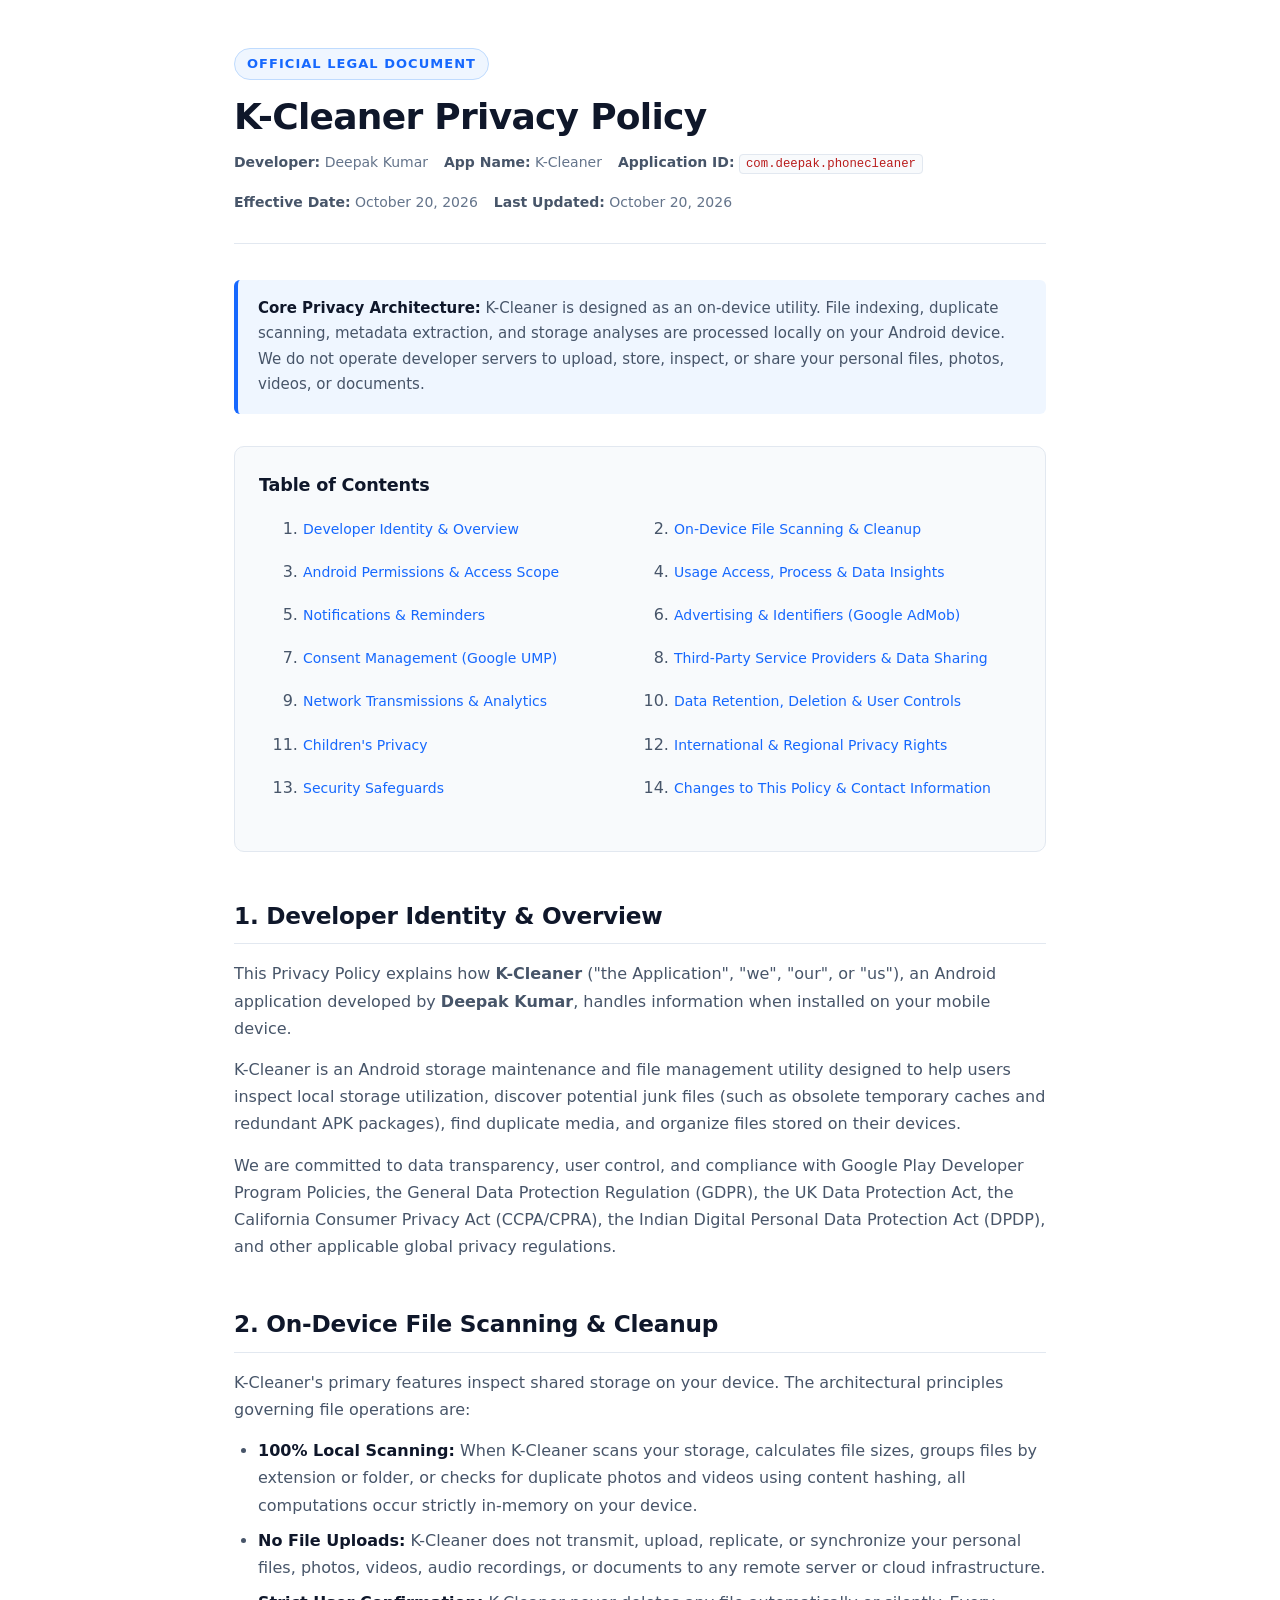
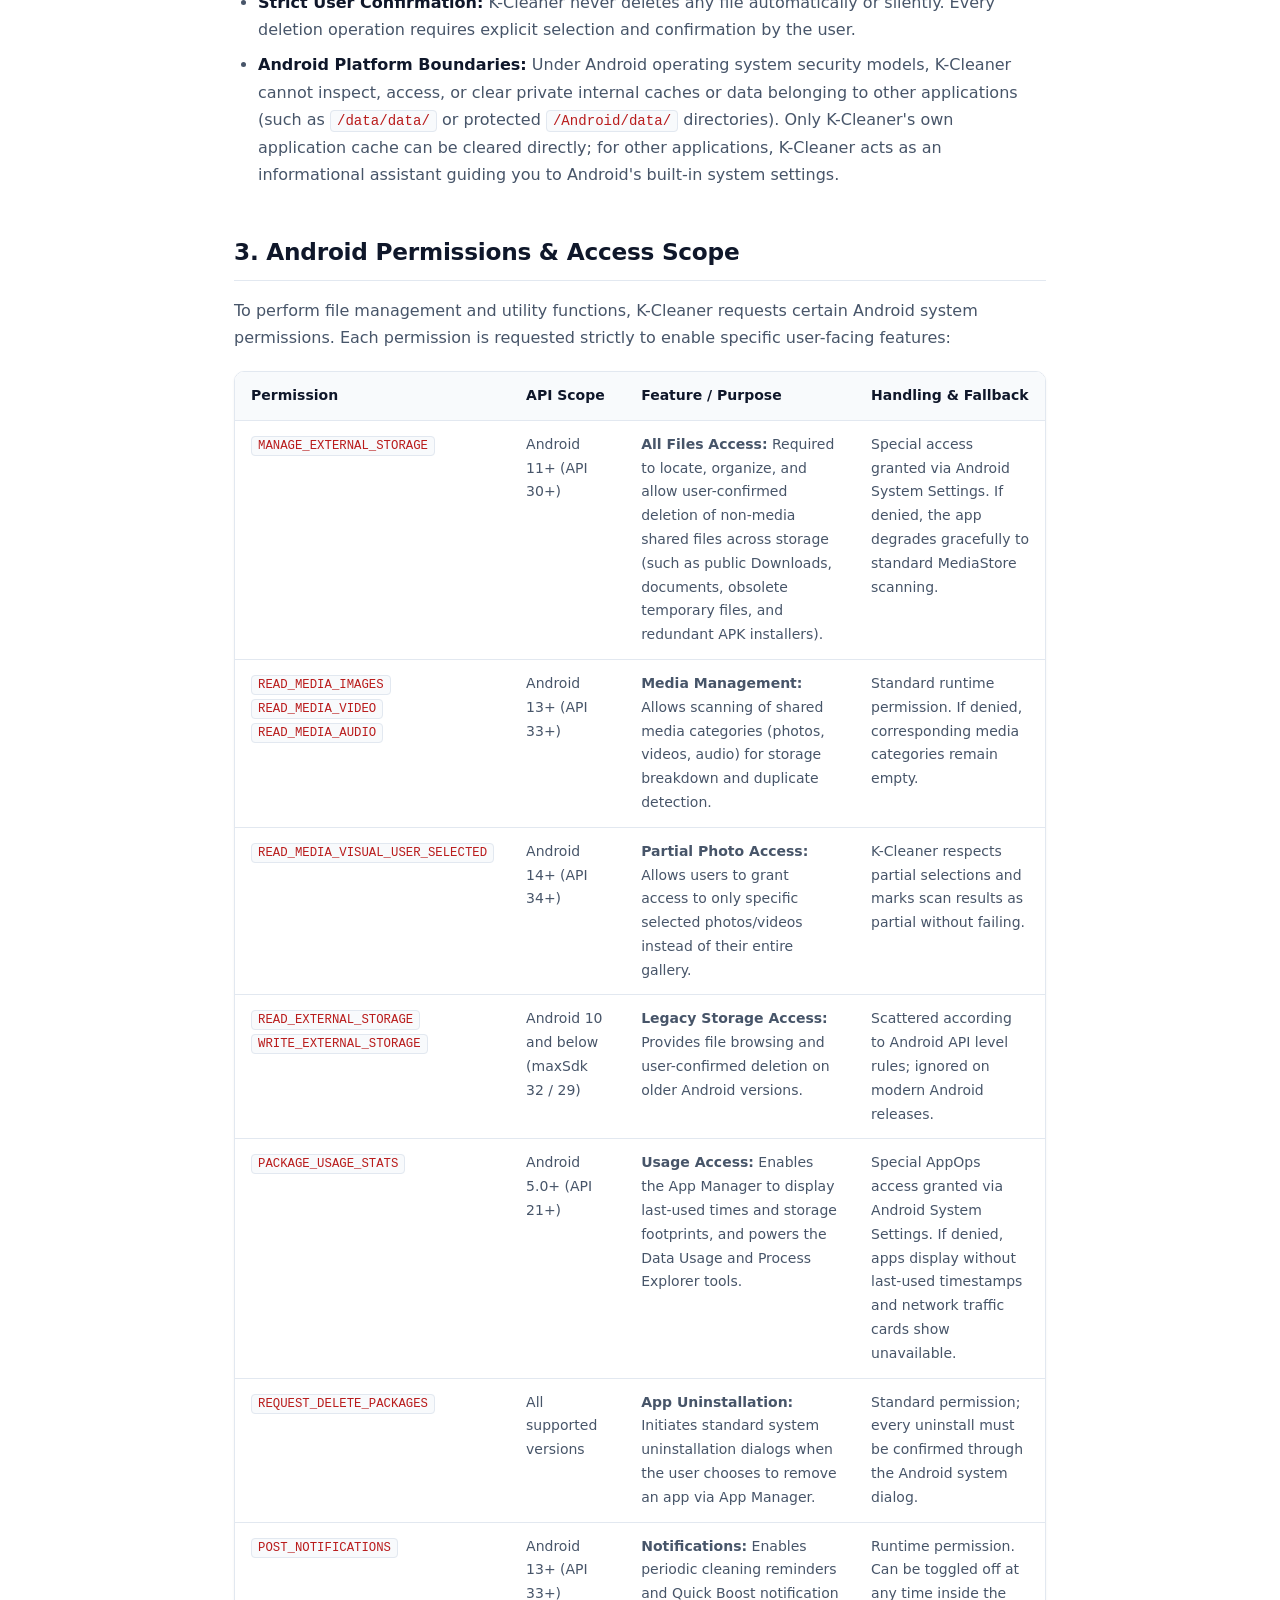
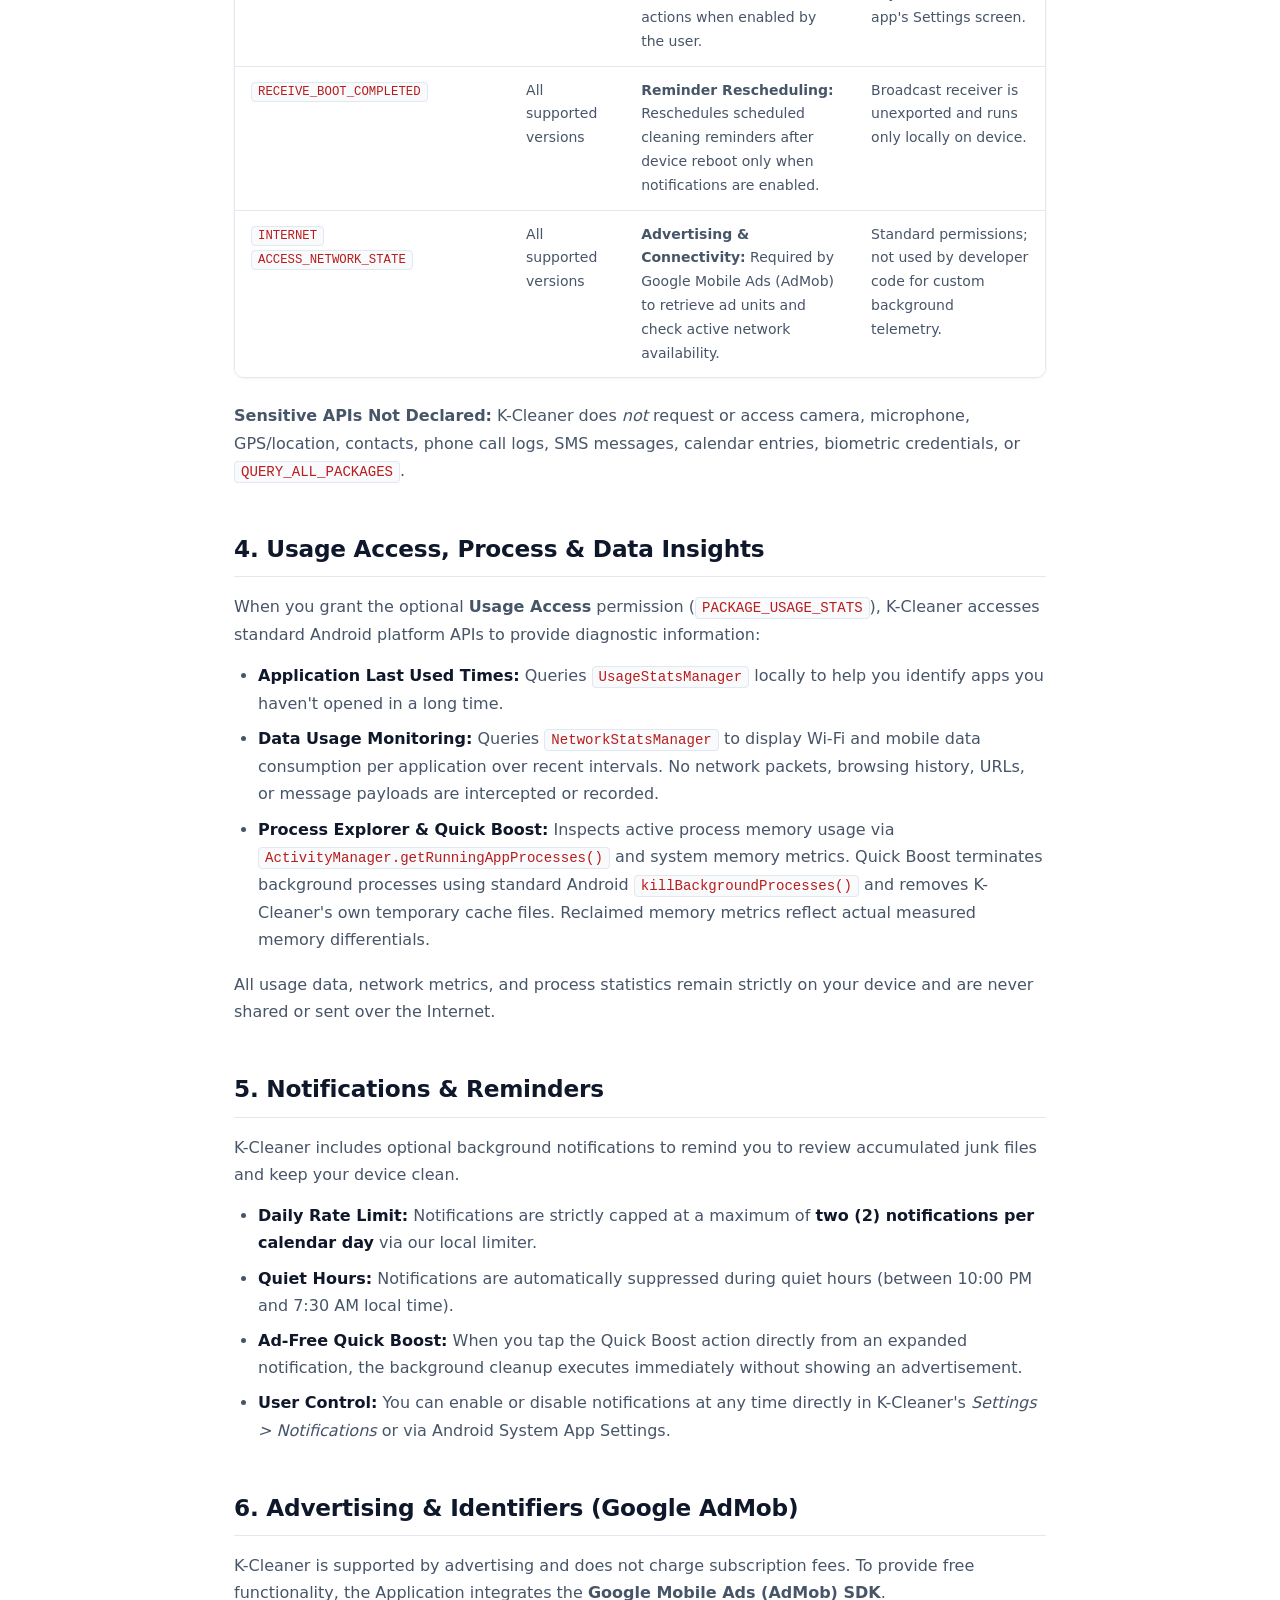
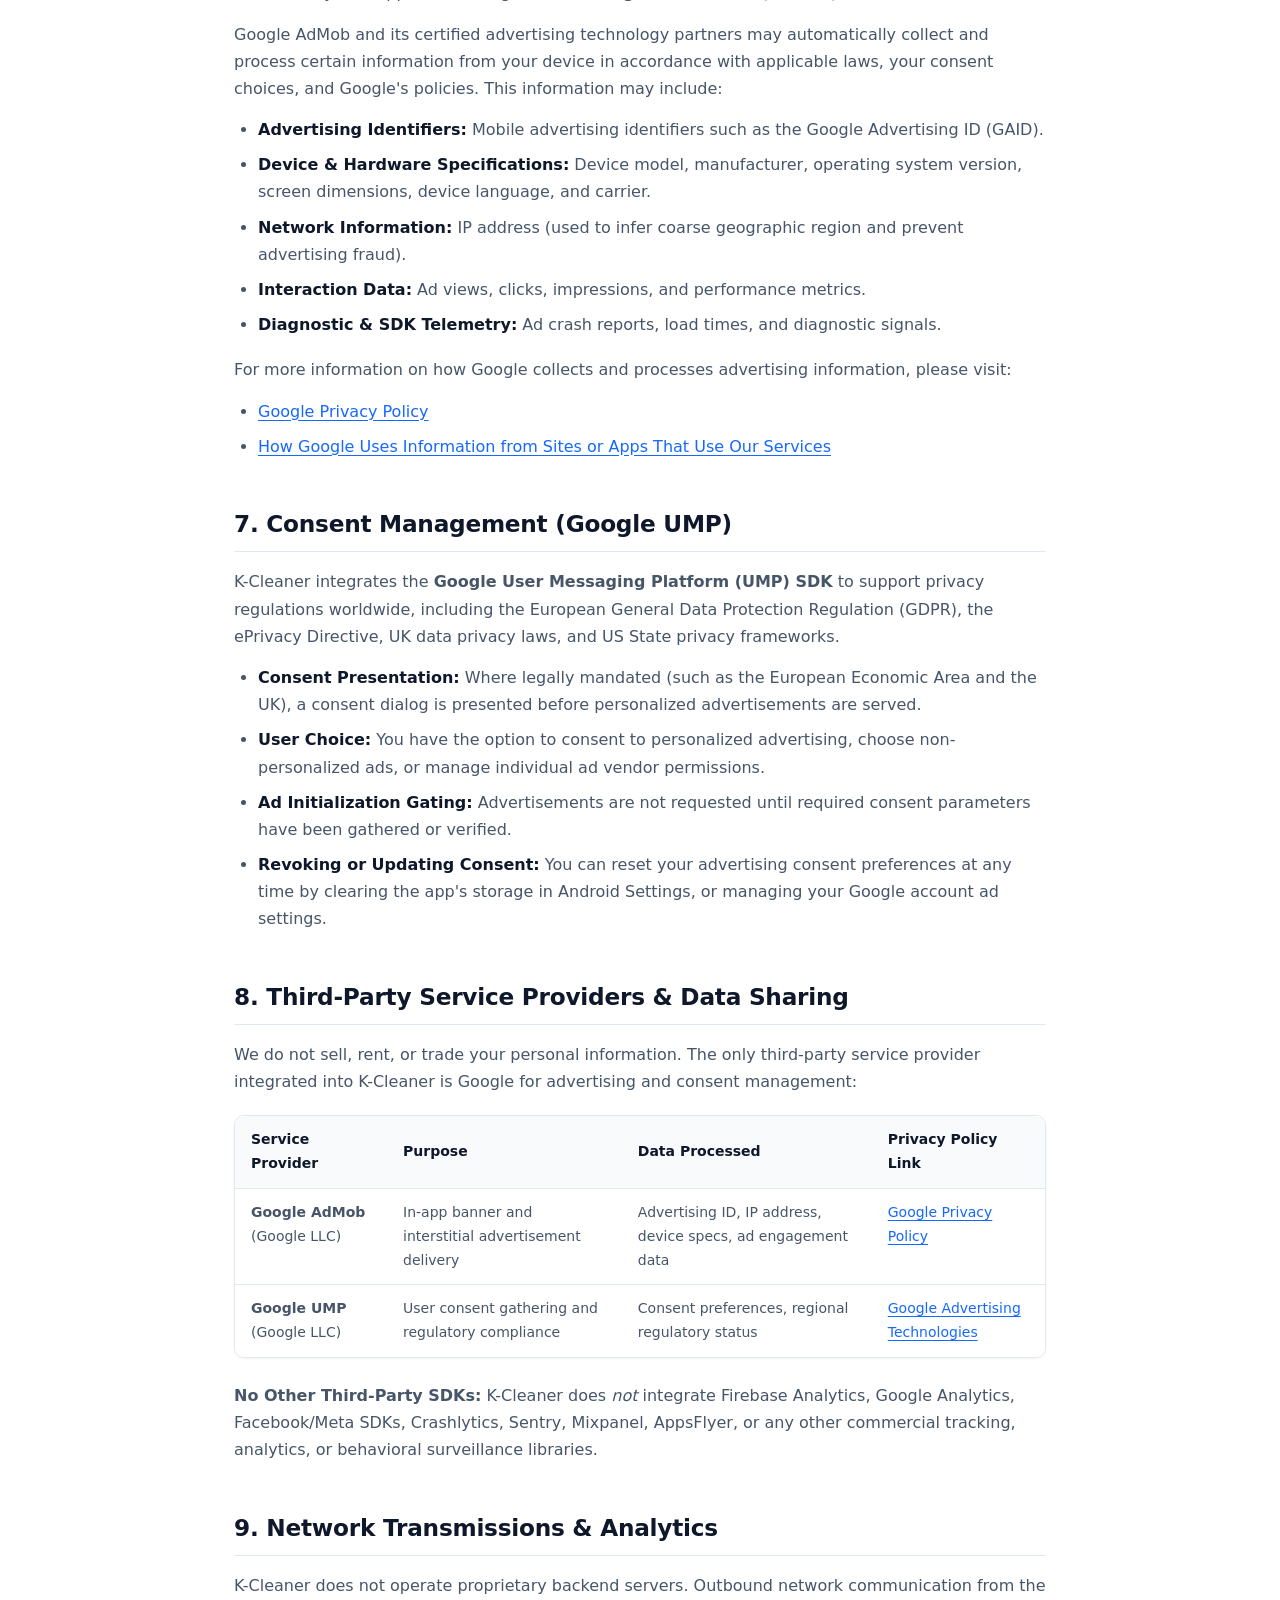
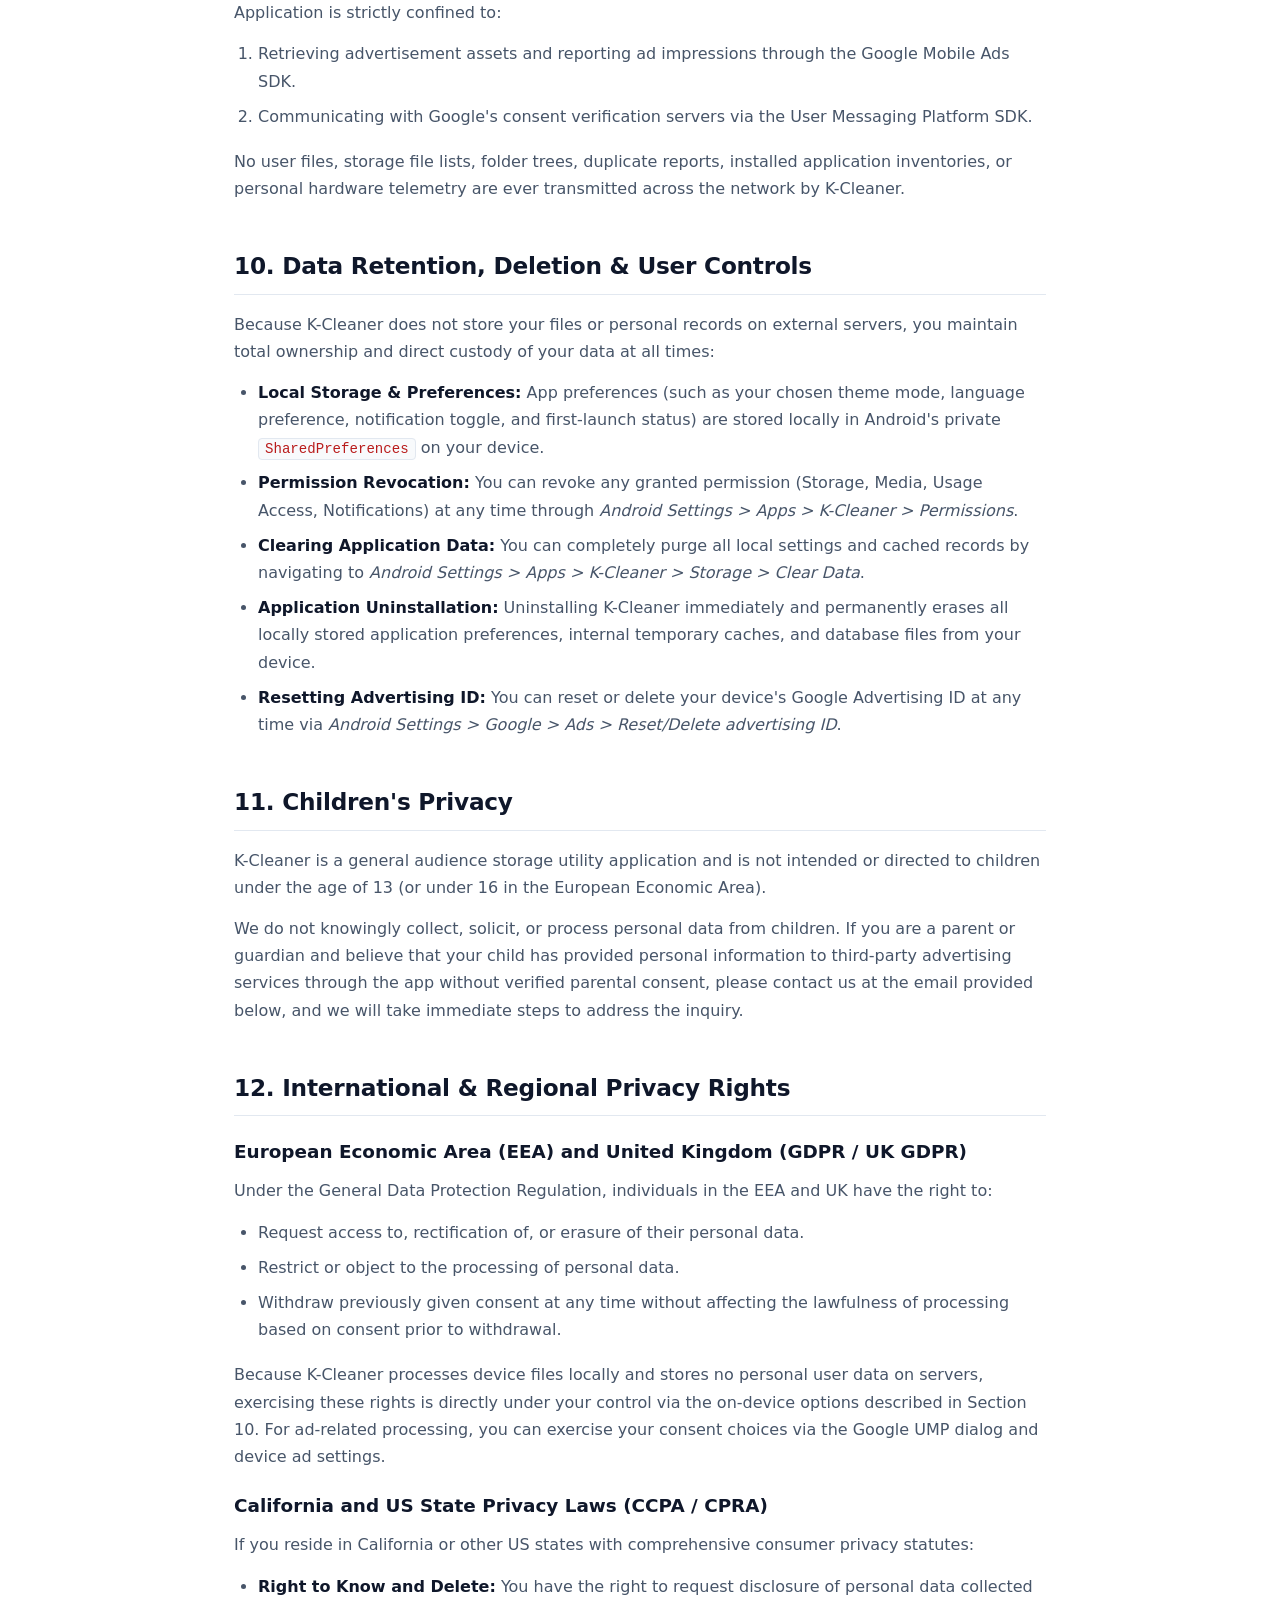
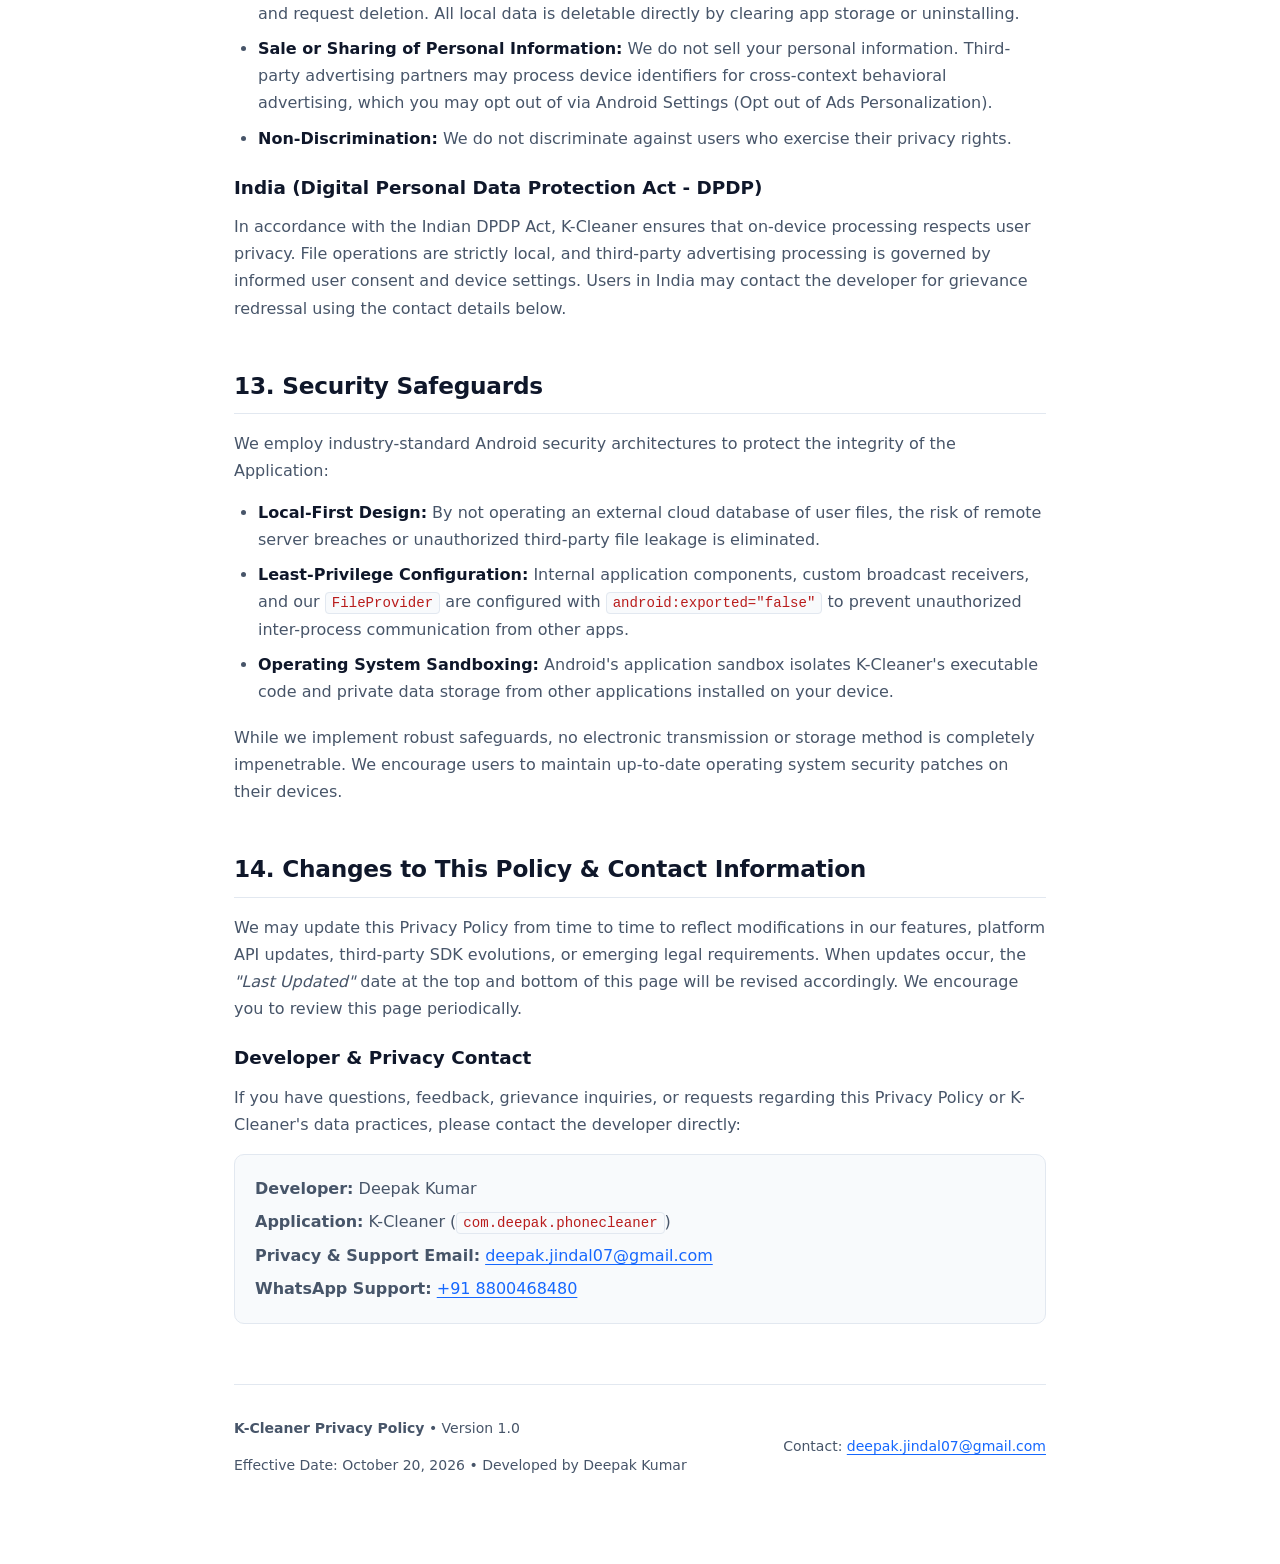
==== index.html @ bf75acf3 "feat: add comprehensive Google Play compliant privacy policy website" ====
<!DOCTYPE html>
<html lang="en">
<head>
  <meta charset="UTF-8">
  <meta name="viewport" content="width=device-width, initial-scale=1.0">
  <meta name="description" content="Privacy Policy for K-Cleaner, an Android device storage and maintenance utility developed by Deepak Kumar.">
  <meta name="author" content="Deepak Kumar">
  <title>Privacy Policy — K-Cleaner</title>
  <style>
    :root {
      --color-bg: #ffffff;
      --color-surface: #f8fafc;
      --color-border: #e2e8f0;
      --color-text-main: #0f172a;
      --color-text-muted: #475569;
      --color-text-subtle: #64748b;
      --color-primary: #1668fe;
      --color-primary-dark: #0f4ec2;
      --color-primary-light: #eff6ff;
      --color-accent-border: #bfdbfe;
      --radius-sm: 6px;
      --radius-md: 10px;
      --radius-lg: 14px;
      --shadow-sm: 0 1px 3px rgba(15, 23, 42, 0.05);
      --font-stack: system-ui, -apple-system, BlinkMacSystemFont, "Segoe UI", Roboto, Oxygen, Ubuntu, Cantarell, "Helvetica Neue", Arial, sans-serif;
    }

    * {
      box-sizing: border-box;
      margin: 0;
      padding: 0;
    }

    html {
      scroll-behavior: smooth;
      font-size: 16px;
      background-color: var(--color-bg);
      color: var(--color-text-main);
    }

    body {
      font-family: var(--font-stack);
      line-height: 1.7;
      color: var(--color-text-main);
      background-color: var(--color-bg);
      -webkit-font-smoothing: antialiased;
    }

    .container {
      max-width: 860px;
      margin: 0 auto;
      padding: 48px 24px 72px;
    }

    /* Header styling */
    header {
      border-bottom: 1px solid var(--color-border);
      padding-bottom: 28px;
      margin-bottom: 36px;
    }

    .brand-badge {
      display: inline-block;
      font-size: 13px;
      font-weight: 600;
      text-transform: uppercase;
      letter-spacing: 0.08em;
      color: var(--color-primary);
      background-color: var(--color-primary-light);
      border: 1px solid var(--color-accent-border);
      padding: 4px 12px;
      border-radius: 9999px;
      margin-bottom: 14px;
    }

    h1 {
      font-size: 2.25rem;
      font-weight: 800;
      line-height: 1.25;
      color: var(--color-text-main);
      margin-bottom: 12px;
      letter-spacing: -0.02em;
    }

    .meta-row {
      display: flex;
      flex-wrap: wrap;
      gap: 16px;
      font-size: 14px;
      color: var(--color-text-subtle);
    }

    .meta-item strong {
      color: var(--color-text-muted);
    }

    /* Notice callout */
    .callout {
      background-color: var(--color-primary-light);
      border-left: 4px solid var(--color-primary);
      border-radius: var(--radius-sm);
      padding: 16px 20px;
      margin: 28px 0;
      font-size: 15px;
      color: var(--color-text-muted);
    }

    .callout strong {
      color: var(--color-text-main);
    }

    /* Table of Contents */
    .toc {
      background-color: var(--color-surface);
      border: 1px solid var(--color-border);
      border-radius: var(--radius-md);
      padding: 24px;
      margin: 32px 0 44px;
    }

    .toc h2 {
      font-size: 1.1rem;
      font-weight: 700;
      color: var(--color-text-main);
      margin-bottom: 14px;
      border: none;
      padding-bottom: 0;
    }

    .toc ol {
      padding-left: 20px;
      display: grid;
      grid-template-columns: 1fr;
      gap: 6px;
    }

    @media (min-width: 640px) {
      .toc ol {
        grid-template-columns: 1fr 1fr;
        gap: 8px 24px;
      }
    }

    .toc a {
      color: var(--color-primary);
      text-decoration: none;
      font-size: 14px;
    }

    .toc a:hover, .toc a:focus-visible {
      text-decoration: underline;
      color: var(--color-primary-dark);
    }

    /* Section styling */
    section {
      margin-bottom: 44px;
      scroll-margin-top: 24px;
    }

    h2 {
      font-size: 1.45rem;
      font-weight: 700;
      color: var(--color-text-main);
      border-bottom: 1px solid var(--color-border);
      padding-bottom: 8px;
      margin-bottom: 16px;
      letter-spacing: -0.01em;
    }

    h3 {
      font-size: 1.15rem;
      font-weight: 600;
      color: var(--color-text-main);
      margin: 20px 0 10px;
    }

    p {
      margin-bottom: 14px;
      color: var(--color-text-muted);
    }

    ul, ol {
      margin: 12px 0 18px 24px;
      color: var(--color-text-muted);
    }

    li {
      margin-bottom: 8px;
    }

    li strong {
      color: var(--color-text-main);
    }

    /* Tables */
    .table-wrapper {
      overflow-x: auto;
      margin: 20px 0 24px;
      border: 1px solid var(--color-border);
      border-radius: var(--radius-md);
      box-shadow: var(--shadow-sm);
    }

    table {
      width: 100%;
      border-collapse: collapse;
      text-align: left;
      font-size: 14px;
      background-color: #fff;
    }

    thead {
      background-color: var(--color-surface);
      border-bottom: 1px solid var(--color-border);
    }

    th {
      padding: 12px 16px;
      font-weight: 600;
      color: var(--color-text-main);
    }

    td {
      padding: 12px 16px;
      border-bottom: 1px solid var(--color-border);
      color: var(--color-text-muted);
      vertical-align: top;
    }

    tbody tr:last-child td {
      border-bottom: none;
    }

    tbody tr:hover {
      background-color: #fbfcfe;
    }

    code {
      font-family: ui-monospace, SFMono-Regular, Menlo, Monaco, Consolas, "Liberation Mono", "Courier New", monospace;
      font-size: 0.88em;
      background-color: var(--color-surface);
      border: 1px solid var(--color-border);
      padding: 2px 6px;
      border-radius: 4px;
      color: #b91c1c;
    }

    a {
      color: var(--color-primary);
      text-decoration: underline;
      text-underline-offset: 3px;
    }

    a:hover, a:focus-visible {
      color: var(--color-primary-dark);
      text-decoration-thickness: 2px;
    }

    /* Footer */
    footer {
      border-top: 1px solid var(--color-border);
      padding-top: 32px;
      margin-top: 60px;
      font-size: 14px;
      color: var(--color-text-subtle);
    }

    .footer-content {
      display: flex;
      flex-direction: column;
      gap: 12px;
    }

    @media (min-width: 640px) {
      .footer-content {
        flex-direction: row;
        justify-content: space-between;
        align-items: center;
      }
    }

    .contact-box {
      background-color: var(--color-surface);
      border: 1px solid var(--color-border);
      border-radius: var(--radius-md);
      padding: 20px;
      margin: 16px 0;
    }

    .contact-box p {
      margin-bottom: 6px;
    }

    .contact-box p:last-child {
      margin-bottom: 0;
    }

    @media (max-width: 600px) {
      h1 { font-size: 1.85rem; }
      .container { padding: 28px 16px 48px; }
      th, td { padding: 10px 12px; }
    }
  </style>
</head>
<body>
  <div class="container">
    <header>
      <span class="brand-badge">Official Legal Document</span>
      <h1>K-Cleaner Privacy Policy</h1>
      <div class="meta-row">
        <span class="meta-item"><strong>Developer:</strong> Deepak Kumar</span>
        <span class="meta-item"><strong>App Name:</strong> K-Cleaner</span>
        <span class="meta-item"><strong>Application ID:</strong> <code>com.deepak.phonecleaner</code></span>
        <span class="meta-item"><strong>Effective Date:</strong> October 20, 2026</span>
        <span class="meta-item"><strong>Last Updated:</strong> October 20, 2026</span>
      </div>
    </header>

    <div class="callout">
      <strong>Core Privacy Architecture:</strong> K-Cleaner is designed as an on-device utility. File indexing, duplicate scanning, metadata extraction, and storage analyses are processed locally on your Android device. We do not operate developer servers to upload, store, inspect, or share your personal files, photos, videos, or documents.
    </div>

    <nav class="toc" aria-label="Table of Contents">
      <h2>Table of Contents</h2>
      <ol>
        <li><a href="#overview">Developer Identity &amp; Overview</a></li>
        <li><a href="#file-processing">On-Device File Scanning &amp; Cleanup</a></li>
        <li><a href="#permissions">Android Permissions &amp; Access Scope</a></li>
        <li><a href="#usage-stats">Usage Access, Process &amp; Data Insights</a></li>
        <li><a href="#notifications">Notifications &amp; Reminders</a></li>
        <li><a href="#advertising">Advertising &amp; Identifiers (Google AdMob)</a></li>
        <li><a href="#consent">Consent Management (Google UMP)</a></li>
        <li><a href="#third-parties">Third-Party Service Providers &amp; Data Sharing</a></li>
        <li><a href="#network">Network Transmissions &amp; Analytics</a></li>
        <li><a href="#retention">Data Retention, Deletion &amp; User Controls</a></li>
        <li><a href="#children">Children's Privacy</a></li>
        <li><a href="#regional">International &amp; Regional Privacy Rights</a></li>
        <li><a href="#security">Security Safeguards</a></li>
        <li><a href="#changes">Changes to This Policy &amp; Contact Information</a></li>
      </ol>
    </nav>

    <main>
      <!-- 1. Overview -->
      <section id="overview">
        <h2>1. Developer Identity &amp; Overview</h2>
        <p>
          This Privacy Policy explains how <strong>K-Cleaner</strong> ("the Application", "we", "our", or "us"), an Android application developed by <strong>Deepak Kumar</strong>, handles information when installed on your mobile device.
        </p>
        <p>
          K-Cleaner is an Android storage maintenance and file management utility designed to help users inspect local storage utilization, discover potential junk files (such as obsolete temporary caches and redundant APK packages), find duplicate media, and organize files stored on their devices.
        </p>
        <p>
          We are committed to data transparency, user control, and compliance with Google Play Developer Program Policies, the General Data Protection Regulation (GDPR), the UK Data Protection Act, the California Consumer Privacy Act (CCPA/CPRA), the Indian Digital Personal Data Protection Act (DPDP), and other applicable global privacy regulations.
        </p>
      </section>

      <!-- 2. On-Device File Processing -->
      <section id="file-processing">
        <h2>2. On-Device File Scanning &amp; Cleanup</h2>
        <p>
          K-Cleaner's primary features inspect shared storage on your device. The architectural principles governing file operations are:
        </p>
        <ul>
          <li>
            <strong>100% Local Scanning:</strong> When K-Cleaner scans your storage, calculates file sizes, groups files by extension or folder, or checks for duplicate photos and videos using content hashing, all computations occur strictly in-memory on your device.
          </li>
          <li>
            <strong>No File Uploads:</strong> K-Cleaner does not transmit, upload, replicate, or synchronize your personal files, photos, videos, audio recordings, or documents to any remote server or cloud infrastructure.
          </li>
          <li>
            <strong>Strict User Confirmation:</strong> K-Cleaner never deletes any file automatically or silently. Every deletion operation requires explicit selection and confirmation by the user.
          </li>
          <li>
            <strong>Android Platform Boundaries:</strong> Under Android operating system security models, K-Cleaner cannot inspect, access, or clear private internal caches or data belonging to other applications (such as <code>/data/data/</code> or protected <code>/Android/data/</code> directories). Only K-Cleaner's own application cache can be cleared directly; for other applications, K-Cleaner acts as an informational assistant guiding you to Android's built-in system settings.
          </li>
        </ul>
      </section>

      <!-- 3. Permissions -->
      <section id="permissions">
        <h2>3. Android Permissions &amp; Access Scope</h2>
        <p>
          To perform file management and utility functions, K-Cleaner requests certain Android system permissions. Each permission is requested strictly to enable specific user-facing features:
        </p>

        <div class="table-wrapper">
          <table>
            <thead>
              <tr>
                <th>Permission</th>
                <th>API Scope</th>
                <th>Feature / Purpose</th>
                <th>Handling &amp; Fallback</th>
              </tr>
            </thead>
            <tbody>
              <tr>
                <td><code>MANAGE_EXTERNAL_STORAGE</code></td>
                <td>Android 11+ (API 30+)</td>
                <td><strong>All Files Access:</strong> Required to locate, organize, and allow user-confirmed deletion of non-media shared files across storage (such as public Downloads, documents, obsolete temporary files, and redundant APK installers).</td>
                <td>Special access granted via Android System Settings. If denied, the app degrades gracefully to standard MediaStore scanning.</td>
              </tr>
              <tr>
                <td><code>READ_MEDIA_IMAGES</code><br><code>READ_MEDIA_VIDEO</code><br><code>READ_MEDIA_AUDIO</code></td>
                <td>Android 13+ (API 33+)</td>
                <td><strong>Media Management:</strong> Allows scanning of shared media categories (photos, videos, audio) for storage breakdown and duplicate detection.</td>
                <td>Standard runtime permission. If denied, corresponding media categories remain empty.</td>
              </tr>
              <tr>
                <td><code>READ_MEDIA_VISUAL_USER_SELECTED</code></td>
                <td>Android 14+ (API 34+)</td>
                <td><strong>Partial Photo Access:</strong> Allows users to grant access to only specific selected photos/videos instead of their entire gallery.</td>
                <td>K-Cleaner respects partial selections and marks scan results as partial without failing.</td>
              </tr>
              <tr>
                <td><code>READ_EXTERNAL_STORAGE</code><br><code>WRITE_EXTERNAL_STORAGE</code></td>
                <td>Android 10 and below (maxSdk 32 / 29)</td>
                <td><strong>Legacy Storage Access:</strong> Provides file browsing and user-confirmed deletion on older Android versions.</td>
                <td>Scattered according to Android API level rules; ignored on modern Android releases.</td>
              </tr>
              <tr>
                <td><code>PACKAGE_USAGE_STATS</code></td>
                <td>Android 5.0+ (API 21+)</td>
                <td><strong>Usage Access:</strong> Enables the App Manager to display last-used times and storage footprints, and powers the Data Usage and Process Explorer tools.</td>
                <td>Special AppOps access granted via Android System Settings. If denied, apps display without last-used timestamps and network traffic cards show unavailable.</td>
              </tr>
              <tr>
                <td><code>REQUEST_DELETE_PACKAGES</code></td>
                <td>All supported versions</td>
                <td><strong>App Uninstallation:</strong> Initiates standard system uninstallation dialogs when the user chooses to remove an app via App Manager.</td>
                <td>Standard permission; every uninstall must be confirmed through the Android system dialog.</td>
              </tr>
              <tr>
                <td><code>POST_NOTIFICATIONS</code></td>
                <td>Android 13+ (API 33+)</td>
                <td><strong>Notifications:</strong> Enables periodic cleaning reminders and Quick Boost notification actions when enabled by the user.</td>
                <td>Runtime permission. Can be toggled off at any time inside the app's Settings screen.</td>
              </tr>
              <tr>
                <td><code>RECEIVE_BOOT_COMPLETED</code></td>
                <td>All supported versions</td>
                <td><strong>Reminder Rescheduling:</strong> Reschedules scheduled cleaning reminders after device reboot only when notifications are enabled.</td>
                <td>Broadcast receiver is unexported and runs only locally on device.</td>
              </tr>
              <tr>
                <td><code>INTERNET</code><br><code>ACCESS_NETWORK_STATE</code></td>
                <td>All supported versions</td>
                <td><strong>Advertising &amp; Connectivity:</strong> Required by Google Mobile Ads (AdMob) to retrieve ad units and check active network availability.</td>
                <td>Standard permissions; not used by developer code for custom background telemetry.</td>
              </tr>
            </tbody>
          </table>
        </div>

        <p>
          <strong>Sensitive APIs Not Declared:</strong> K-Cleaner does <em>not</em> request or access camera, microphone, GPS/location, contacts, phone call logs, SMS messages, calendar entries, biometric credentials, or <code>QUERY_ALL_PACKAGES</code>.
        </p>
      </section>

      <!-- 4. Usage Access & Process Insights -->
      <section id="usage-stats">
        <h2>4. Usage Access, Process &amp; Data Insights</h2>
        <p>
          When you grant the optional <strong>Usage Access</strong> permission (<code>PACKAGE_USAGE_STATS</code>), K-Cleaner accesses standard Android platform APIs to provide diagnostic information:
        </p>
        <ul>
          <li>
            <strong>Application Last Used Times:</strong> Queries <code>UsageStatsManager</code> locally to help you identify apps you haven't opened in a long time.
          </li>
          <li>
            <strong>Data Usage Monitoring:</strong> Queries <code>NetworkStatsManager</code> to display Wi-Fi and mobile data consumption per application over recent intervals. No network packets, browsing history, URLs, or message payloads are intercepted or recorded.
          </li>
          <li>
            <strong>Process Explorer &amp; Quick Boost:</strong> Inspects active process memory usage via <code>ActivityManager.getRunningAppProcesses()</code> and system memory metrics. Quick Boost terminates background processes using standard Android <code>killBackgroundProcesses()</code> and removes K-Cleaner's own temporary cache files. Reclaimed memory metrics reflect actual measured memory differentials.
          </li>
        </ul>
        <p>
          All usage data, network metrics, and process statistics remain strictly on your device and are never shared or sent over the Internet.
        </p>
      </section>

      <!-- 5. Notifications -->
      <section id="notifications">
        <h2>5. Notifications &amp; Reminders</h2>
        <p>
          K-Cleaner includes optional background notifications to remind you to review accumulated junk files and keep your device clean.
        </p>
        <ul>
          <li>
            <strong>Daily Rate Limit:</strong> Notifications are strictly capped at a maximum of <strong>two (2) notifications per calendar day</strong> via our local limiter.
          </li>
          <li>
            <strong>Quiet Hours:</strong> Notifications are automatically suppressed during quiet hours (between 10:00 PM and 7:30 AM local time).
          </li>
          <li>
            <strong>Ad-Free Quick Boost:</strong> When you tap the Quick Boost action directly from an expanded notification, the background cleanup executes immediately without showing an advertisement.
          </li>
          <li>
            <strong>User Control:</strong> You can enable or disable notifications at any time directly in K-Cleaner's <em>Settings &gt; Notifications</em> or via Android System App Settings.
          </li>
        </ul>
      </section>

      <!-- 6. Advertising -->
      <section id="advertising">
        <h2>6. Advertising &amp; Identifiers (Google AdMob)</h2>
        <p>
          K-Cleaner is supported by advertising and does not charge subscription fees. To provide free functionality, the Application integrates the <strong>Google Mobile Ads (AdMob) SDK</strong>.
        </p>
        <p>
          Google AdMob and its certified advertising technology partners may automatically collect and process certain information from your device in accordance with applicable laws, your consent choices, and Google's policies. This information may include:
        </p>
        <ul>
          <li><strong>Advertising Identifiers:</strong> Mobile advertising identifiers such as the Google Advertising ID (GAID).</li>
          <li><strong>Device &amp; Hardware Specifications:</strong> Device model, manufacturer, operating system version, screen dimensions, device language, and carrier.</li>
          <li><strong>Network Information:</strong> IP address (used to infer coarse geographic region and prevent advertising fraud).</li>
          <li><strong>Interaction Data:</strong> Ad views, clicks, impressions, and performance metrics.</li>
          <li><strong>Diagnostic &amp; SDK Telemetry:</strong> Ad crash reports, load times, and diagnostic signals.</li>
        </ul>
        <p>
          For more information on how Google collects and processes advertising information, please visit:
        </p>
        <ul>
          <li><a href="https://policies.google.com/privacy" target="_blank" rel="noopener noreferrer">Google Privacy Policy</a></li>
          <li><a href="https://policies.google.com/technologies/ads" target="_blank" rel="noopener noreferrer">How Google Uses Information from Sites or Apps That Use Our Services</a></li>
        </ul>
      </section>

      <!-- 7. Consent Management -->
      <section id="consent">
        <h2>7. Consent Management (Google UMP)</h2>
        <p>
          K-Cleaner integrates the <strong>Google User Messaging Platform (UMP) SDK</strong> to support privacy regulations worldwide, including the European General Data Protection Regulation (GDPR), the ePrivacy Directive, UK data privacy laws, and US State privacy frameworks.
        </p>
        <ul>
          <li>
            <strong>Consent Presentation:</strong> Where legally mandated (such as the European Economic Area and the UK), a consent dialog is presented before personalized advertisements are served.
          </li>
          <li>
            <strong>User Choice:</strong> You have the option to consent to personalized advertising, choose non-personalized ads, or manage individual ad vendor permissions.
          </li>
          <li>
            <strong>Ad Initialization Gating:</strong> Advertisements are not requested until required consent parameters have been gathered or verified.
          </li>
          <li>
            <strong>Revoking or Updating Consent:</strong> You can reset your advertising consent preferences at any time by clearing the app's storage in Android Settings, or managing your Google account ad settings.
          </li>
        </ul>
      </section>

      <!-- 8. Third-Party Service Providers -->
      <section id="third-parties">
        <h2>8. Third-Party Service Providers &amp; Data Sharing</h2>
        <p>
          We do not sell, rent, or trade your personal information. The only third-party service provider integrated into K-Cleaner is Google for advertising and consent management:
        </p>

        <div class="table-wrapper">
          <table>
            <thead>
              <tr>
                <th>Service Provider</th>
                <th>Purpose</th>
                <th>Data Processed</th>
                <th>Privacy Policy Link</th>
              </tr>
            </thead>
            <tbody>
              <tr>
                <td><strong>Google AdMob</strong> (Google LLC)</td>
                <td>In-app banner and interstitial advertisement delivery</td>
                <td>Advertising ID, IP address, device specs, ad engagement data</td>
                <td><a href="https://policies.google.com/privacy" target="_blank" rel="noopener noreferrer">Google Privacy Policy</a></td>
              </tr>
              <tr>
                <td><strong>Google UMP</strong> (Google LLC)</td>
                <td>User consent gathering and regulatory compliance</td>
                <td>Consent preferences, regional regulatory status</td>
                <td><a href="https://policies.google.com/technologies/ads" target="_blank" rel="noopener noreferrer">Google Advertising Technologies</a></td>
              </tr>
            </tbody>
          </table>
        </div>

        <p>
          <strong>No Other Third-Party SDKs:</strong> K-Cleaner does <em>not</em> integrate Firebase Analytics, Google Analytics, Facebook/Meta SDKs, Crashlytics, Sentry, Mixpanel, AppsFlyer, or any other commercial tracking, analytics, or behavioral surveillance libraries.
        </p>
      </section>

      <!-- 9. Network Transmissions -->
      <section id="network">
        <h2>9. Network Transmissions &amp; Analytics</h2>
        <p>
          K-Cleaner does not operate proprietary backend servers. Outbound network communication from the Application is strictly confined to:
        </p>
        <ol>
          <li>Retrieving advertisement assets and reporting ad impressions through the Google Mobile Ads SDK.</li>
          <li>Communicating with Google's consent verification servers via the User Messaging Platform SDK.</li>
        </ol>
        <p>
          No user files, storage file lists, folder trees, duplicate reports, installed application inventories, or personal hardware telemetry are ever transmitted across the network by K-Cleaner.
        </p>
      </section>

      <!-- 10. Data Retention & User Controls -->
      <section id="retention">
        <h2>10. Data Retention, Deletion &amp; User Controls</h2>
        <p>
          Because K-Cleaner does not store your files or personal records on external servers, you maintain total ownership and direct custody of your data at all times:
        </p>
        <ul>
          <li>
            <strong>Local Storage &amp; Preferences:</strong> App preferences (such as your chosen theme mode, language preference, notification toggle, and first-launch status) are stored locally in Android's private <code>SharedPreferences</code> on your device.
          </li>
          <li>
            <strong>Permission Revocation:</strong> You can revoke any granted permission (Storage, Media, Usage Access, Notifications) at any time through <em>Android Settings &gt; Apps &gt; K-Cleaner &gt; Permissions</em>.
          </li>
          <li>
            <strong>Clearing Application Data:</strong> You can completely purge all local settings and cached records by navigating to <em>Android Settings &gt; Apps &gt; K-Cleaner &gt; Storage &gt; Clear Data</em>.
          </li>
          <li>
            <strong>Application Uninstallation:</strong> Uninstalling K-Cleaner immediately and permanently erases all locally stored application preferences, internal temporary caches, and database files from your device.
          </li>
          <li>
            <strong>Resetting Advertising ID:</strong> You can reset or delete your device's Google Advertising ID at any time via <em>Android Settings &gt; Google &gt; Ads &gt; Reset/Delete advertising ID</em>.
          </li>
        </ul>
      </section>

      <!-- 11. Children's Privacy -->
      <section id="children">
        <h2>11. Children's Privacy</h2>
        <p>
          K-Cleaner is a general audience storage utility application and is not intended or directed to children under the age of 13 (or under 16 in the European Economic Area).
        </p>
        <p>
          We do not knowingly collect, solicit, or process personal data from children. If you are a parent or guardian and believe that your child has provided personal information to third-party advertising services through the app without verified parental consent, please contact us at the email provided below, and we will take immediate steps to address the inquiry.
        </p>
      </section>

      <!-- 12. Regional Rights -->
      <section id="regional">
        <h2>12. International &amp; Regional Privacy Rights</h2>

        <h3>European Economic Area (EEA) and United Kingdom (GDPR / UK GDPR)</h3>
        <p>
          Under the General Data Protection Regulation, individuals in the EEA and UK have the right to:
        </p>
        <ul>
          <li>Request access to, rectification of, or erasure of their personal data.</li>
          <li>Restrict or object to the processing of personal data.</li>
          <li>Withdraw previously given consent at any time without affecting the lawfulness of processing based on consent prior to withdrawal.</li>
        </ul>
        <p>
          Because K-Cleaner processes device files locally and stores no personal user data on servers, exercising these rights is directly under your control via the on-device options described in Section 10. For ad-related processing, you can exercise your consent choices via the Google UMP dialog and device ad settings.
        </p>

        <h3>California and US State Privacy Laws (CCPA / CPRA)</h3>
        <p>
          If you reside in California or other US states with comprehensive consumer privacy statutes:
        </p>
        <ul>
          <li><strong>Right to Know and Delete:</strong> You have the right to request disclosure of personal data collected and request deletion. All local data is deletable directly by clearing app storage or uninstalling.</li>
          <li><strong>Sale or Sharing of Personal Information:</strong> We do not sell your personal information. Third-party advertising partners may process device identifiers for cross-context behavioral advertising, which you may opt out of via Android Settings (Opt out of Ads Personalization).</li>
          <li><strong>Non-Discrimination:</strong> We do not discriminate against users who exercise their privacy rights.</li>
        </ul>

        <h3>India (Digital Personal Data Protection Act - DPDP)</h3>
        <p>
          In accordance with the Indian DPDP Act, K-Cleaner ensures that on-device processing respects user privacy. File operations are strictly local, and third-party advertising processing is governed by informed user consent and device settings. Users in India may contact the developer for grievance redressal using the contact details below.
        </p>
      </section>

      <!-- 13. Security -->
      <section id="security">
        <h2>13. Security Safeguards</h2>
        <p>
          We employ industry-standard Android security architectures to protect the integrity of the Application:
        </p>
        <ul>
          <li><strong>Local-First Design:</strong> By not operating an external cloud database of user files, the risk of remote server breaches or unauthorized third-party file leakage is eliminated.</li>
          <li><strong>Least-Privilege Configuration:</strong> Internal application components, custom broadcast receivers, and our <code>FileProvider</code> are configured with <code>android:exported="false"</code> to prevent unauthorized inter-process communication from other apps.</li>
          <li><strong>Operating System Sandboxing:</strong> Android's application sandbox isolates K-Cleaner's executable code and private data storage from other applications installed on your device.</li>
        </ul>
        <p>
          While we implement robust safeguards, no electronic transmission or storage method is completely impenetrable. We encourage users to maintain up-to-date operating system security patches on their devices.
        </p>
      </section>

      <!-- 14. Changes & Contact -->
      <section id="changes">
        <h2>14. Changes to This Policy &amp; Contact Information</h2>
        <p>
          We may update this Privacy Policy from time to time to reflect modifications in our features, platform API updates, third-party SDK evolutions, or emerging legal requirements. When updates occur, the <em>"Last Updated"</em> date at the top and bottom of this page will be revised accordingly. We encourage you to review this page periodically.
        </p>

        <h3>Developer &amp; Privacy Contact</h3>
        <p>
          If you have questions, feedback, grievance inquiries, or requests regarding this Privacy Policy or K-Cleaner's data practices, please contact the developer directly:
        </p>

        <div class="contact-box">
          <p><strong>Developer:</strong> Deepak Kumar</p>
          <p><strong>Application:</strong> K-Cleaner (<code>com.deepak.phonecleaner</code>)</p>
          <p><strong>Privacy &amp; Support Email:</strong> <a href="mailto:deepak.jindal07@gmail.com">deepak.jindal07@gmail.com</a></p>
          <p><strong>WhatsApp Support:</strong> <a href="https://wa.me/918800468480" target="_blank" rel="noopener noreferrer">+91 8800468480</a></p>
        </div>
      </section>
    </main>

    <footer>
      <div class="footer-content">
        <div>
          <p><strong>K-Cleaner Privacy Policy</strong> • Version 1.0</p>
          <p>Effective Date: October 20, 2026 • Developed by Deepak Kumar</p>
        </div>
        <div>
          <p>Contact: <a href="mailto:deepak.jindal07@gmail.com">deepak.jindal07@gmail.com</a></p>
        </div>
      </div>
    </footer>
  </div>
</body>
</html>
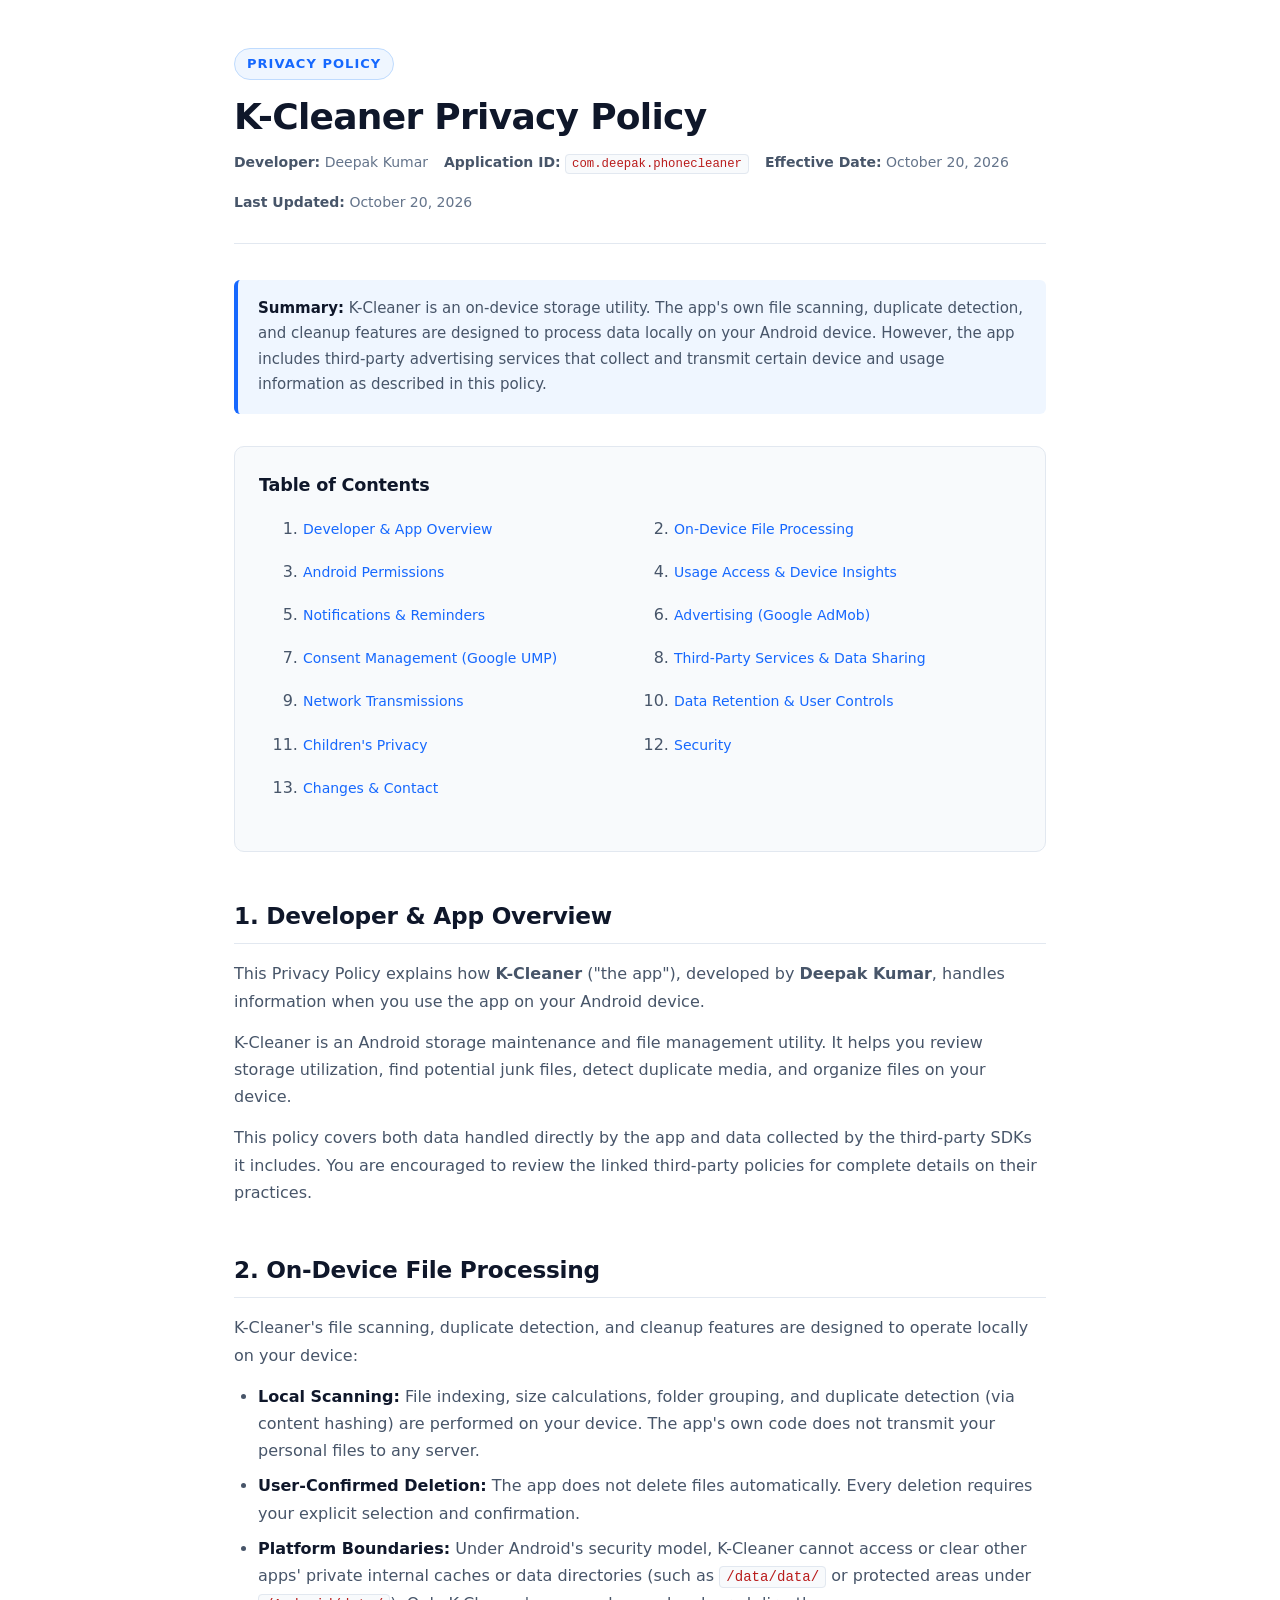
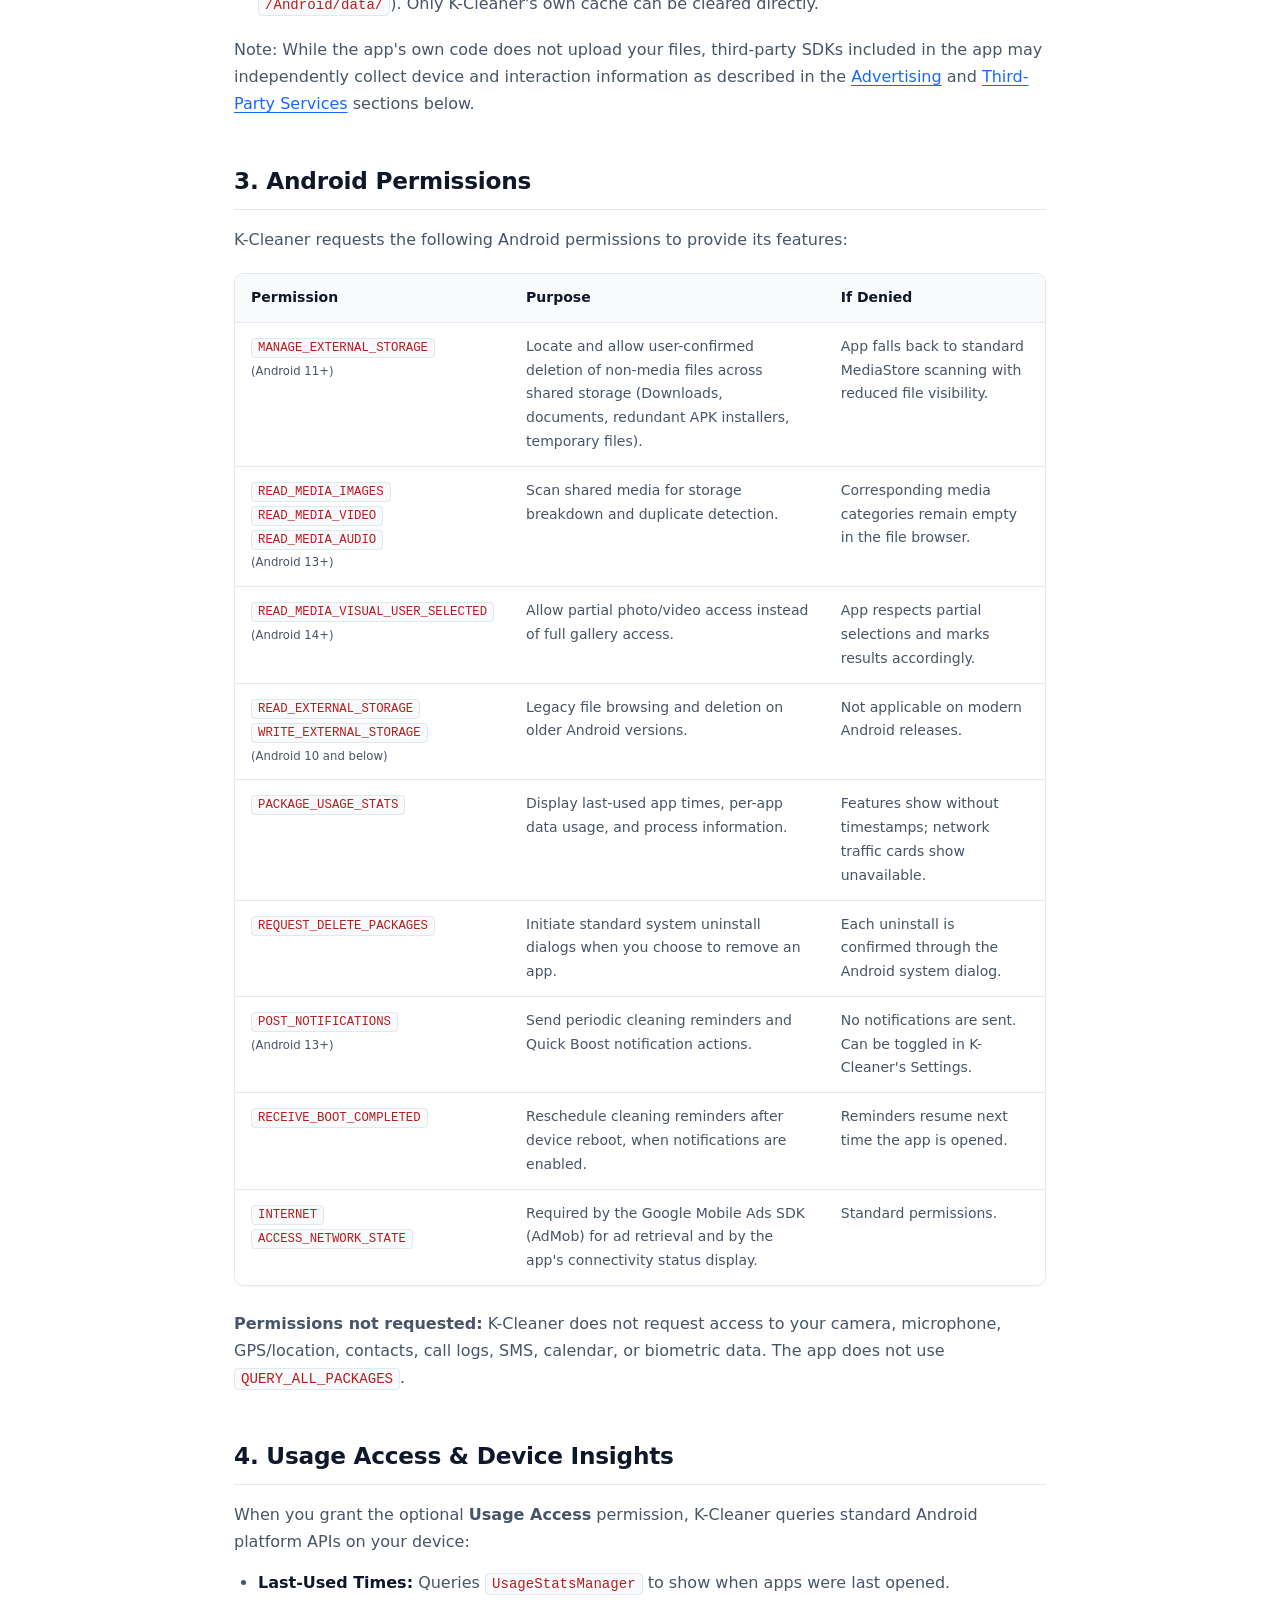
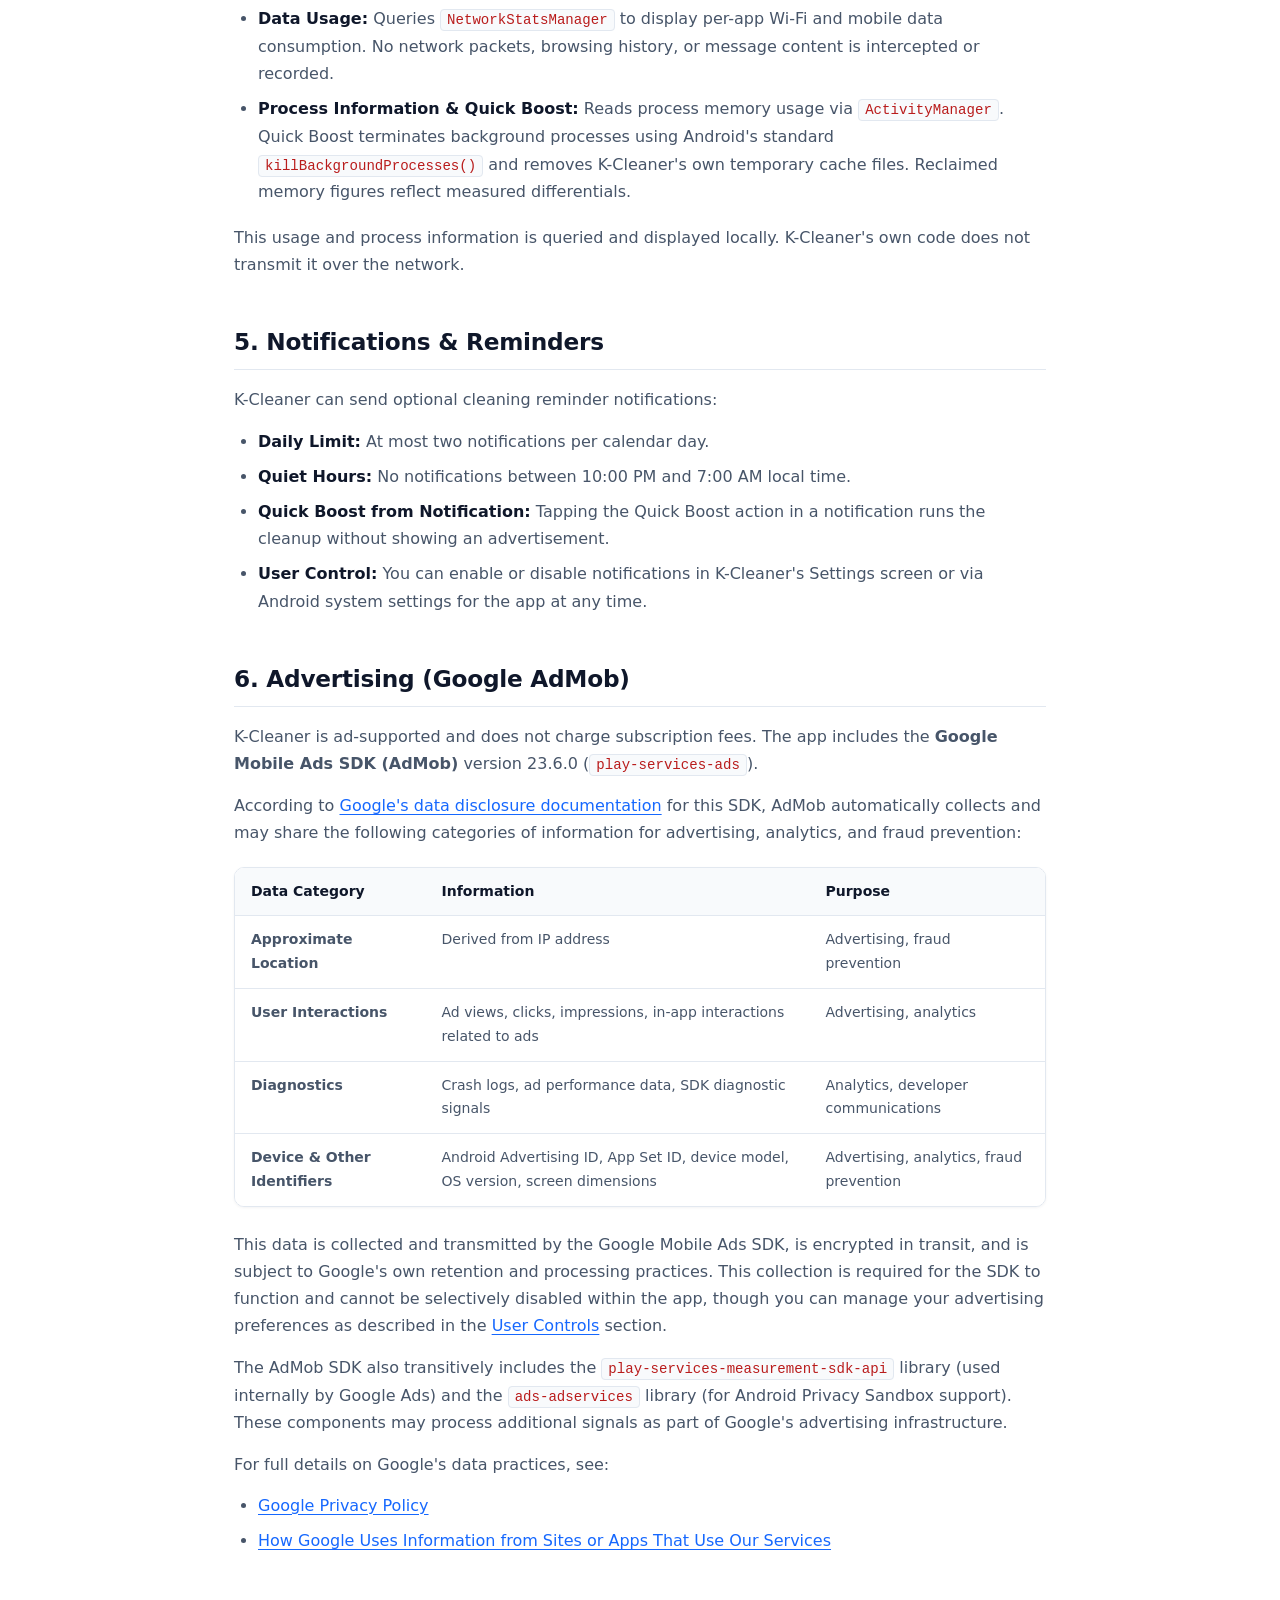
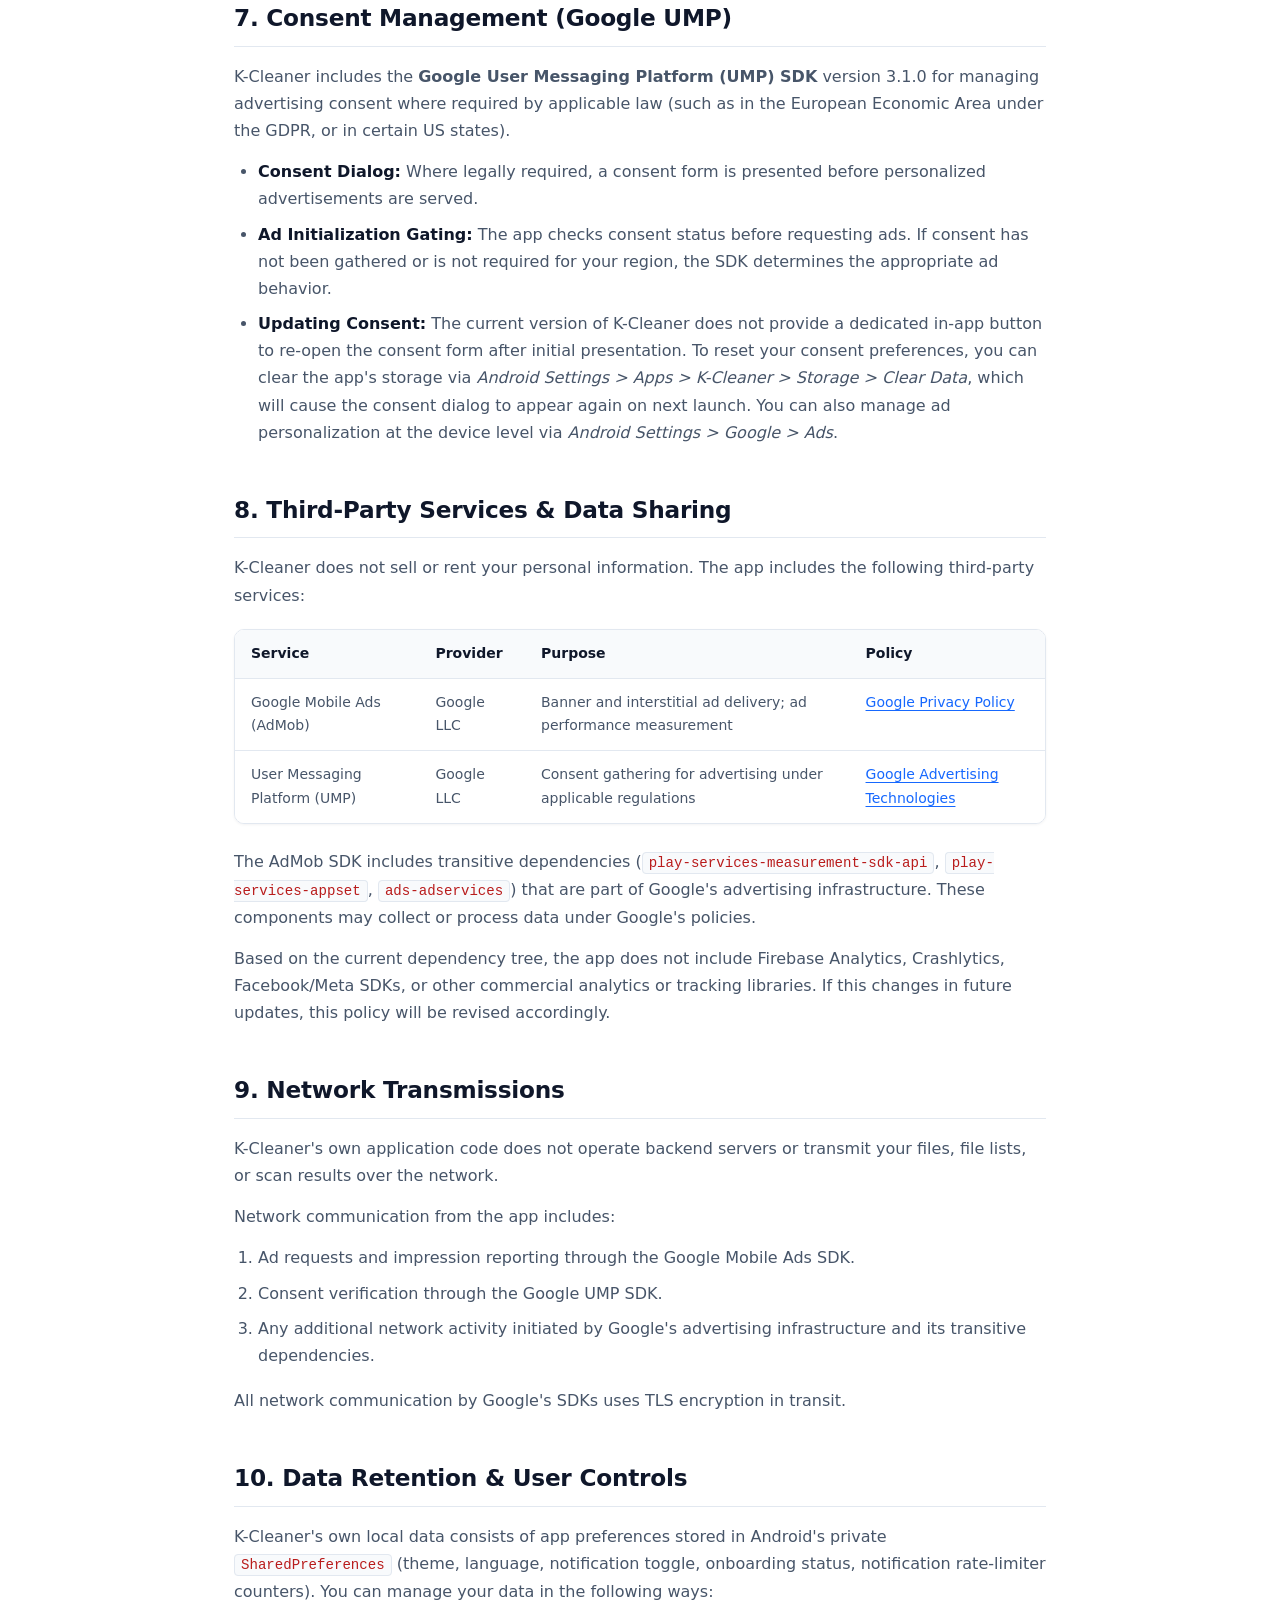
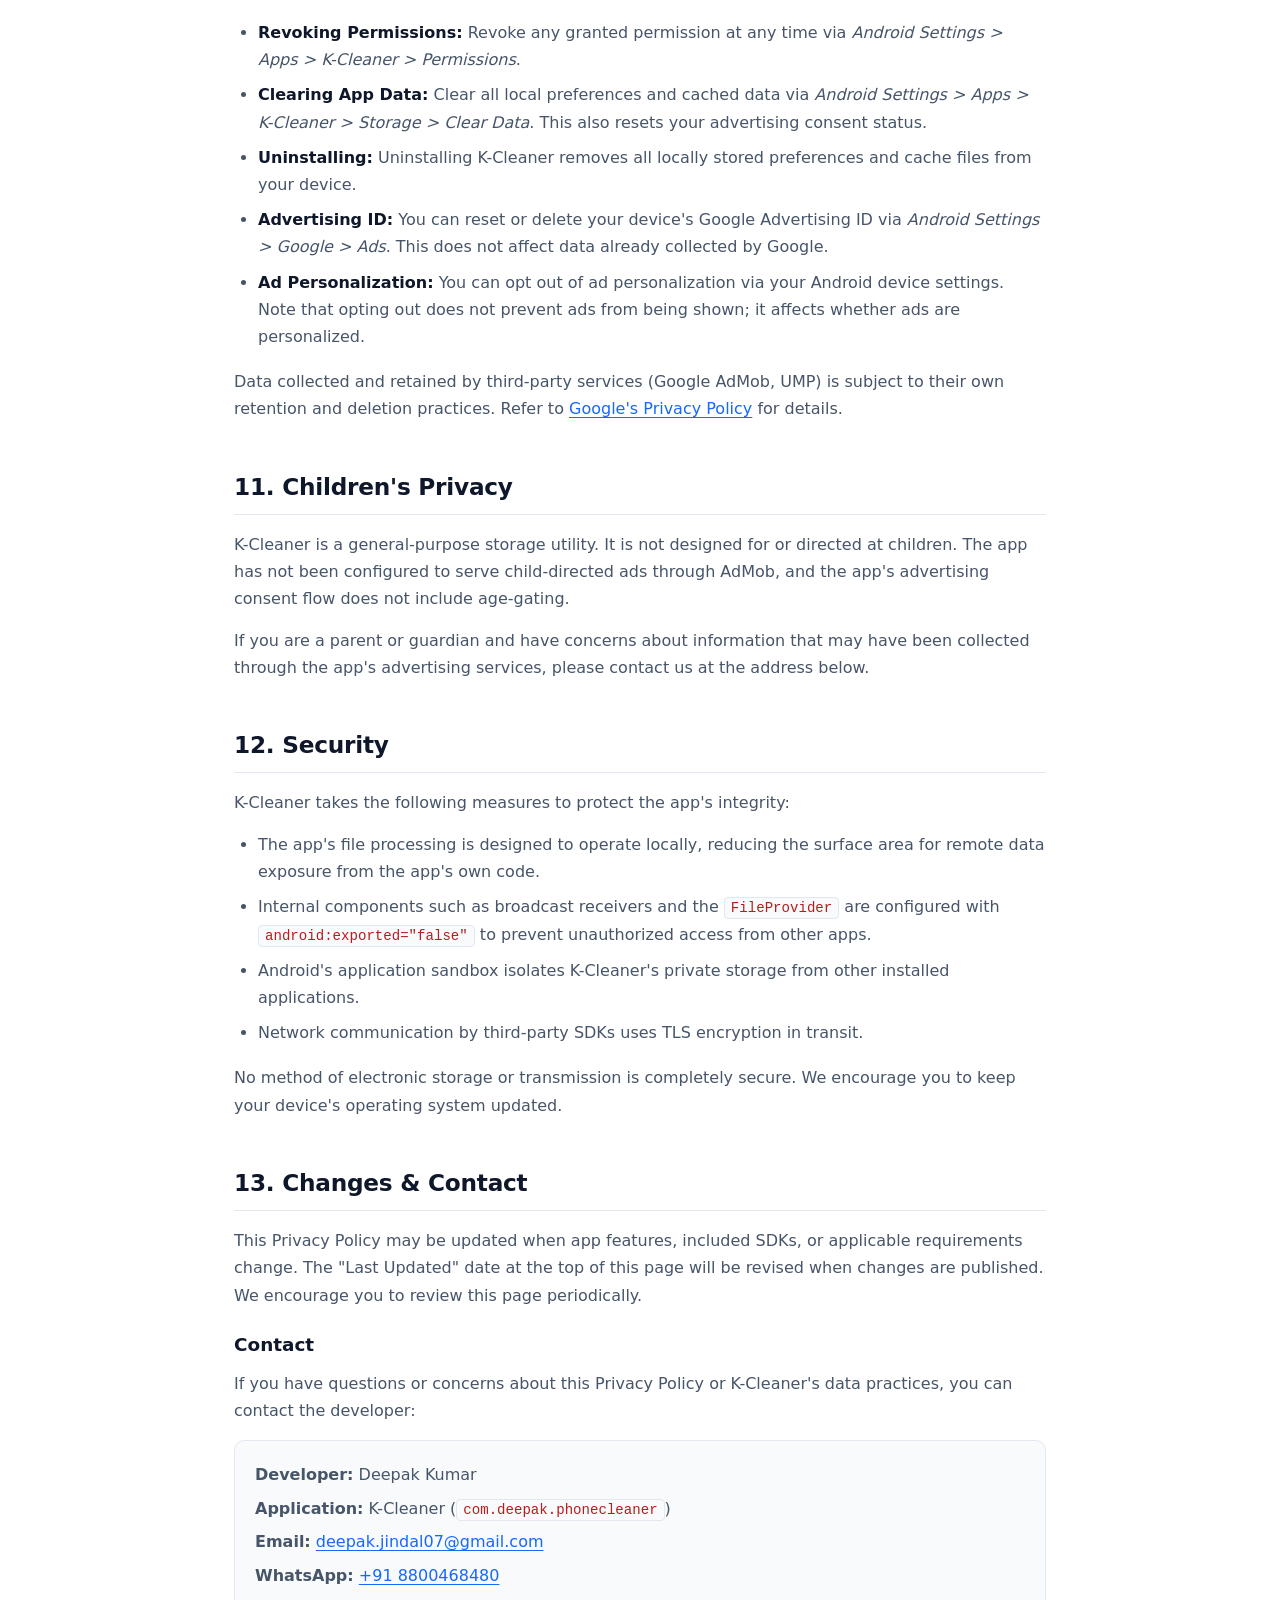
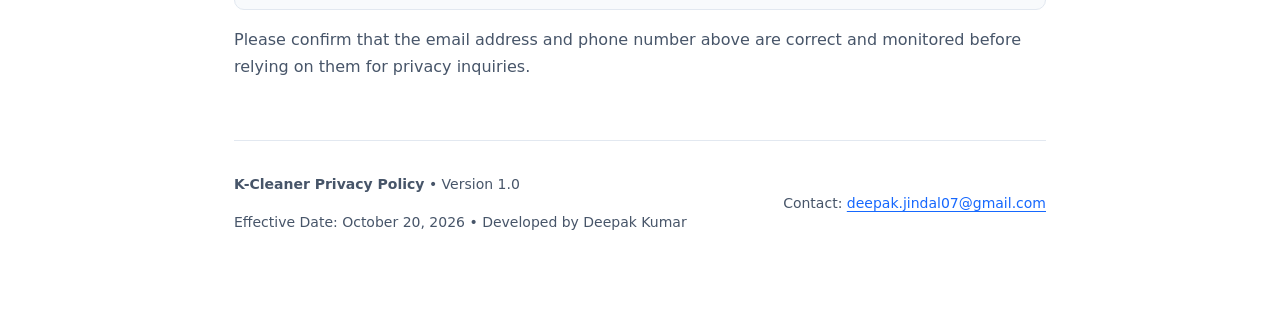
==== commit 588dc27a: "refactor: improve accuracy, remove unverified claims, align AdMob disclosures with SDK documentation" ====
--- a/index.html
+++ b/index.html
@@ -20,16 +20,11 @@
       --color-accent-border: #bfdbfe;
       --radius-sm: 6px;
       --radius-md: 10px;
-      --radius-lg: 14px;
       --shadow-sm: 0 1px 3px rgba(15, 23, 42, 0.05);
       --font-stack: system-ui, -apple-system, BlinkMacSystemFont, "Segoe UI", Roboto, Oxygen, Ubuntu, Cantarell, "Helvetica Neue", Arial, sans-serif;
     }
 
-    * {
-      box-sizing: border-box;
-      margin: 0;
-      padding: 0;
-    }
+    * { box-sizing: border-box; margin: 0; padding: 0; }
 
     html {
       scroll-behavior: smooth;
@@ -52,7 +47,6 @@
       padding: 48px 24px 72px;
     }
 
-    /* Header styling */
     header {
       border-bottom: 1px solid var(--color-border);
       padding-bottom: 28px;
@@ -90,11 +84,8 @@
       color: var(--color-text-subtle);
     }
 
-    .meta-item strong {
-      color: var(--color-text-muted);
-    }
-
-    /* Notice callout */
+    .meta-item strong { color: var(--color-text-muted); }
+
     .callout {
       background-color: var(--color-primary-light);
       border-left: 4px solid var(--color-primary);
@@ -105,11 +96,8 @@
       color: var(--color-text-muted);
     }
 
-    .callout strong {
-      color: var(--color-text-main);
-    }
-
-    /* Table of Contents */
+    .callout strong { color: var(--color-text-main); }
+
     .toc {
       background-color: var(--color-surface);
       border: 1px solid var(--color-border);
@@ -135,10 +123,7 @@
     }
 
     @media (min-width: 640px) {
-      .toc ol {
-        grid-template-columns: 1fr 1fr;
-        gap: 8px 24px;
-      }
+      .toc ol { grid-template-columns: 1fr 1fr; gap: 8px 24px; }
     }
 
     .toc a {
@@ -152,7 +137,6 @@
       color: var(--color-primary-dark);
     }
 
-    /* Section styling */
     section {
       margin-bottom: 44px;
       scroll-margin-top: 24px;
@@ -185,15 +169,9 @@
       color: var(--color-text-muted);
     }
 
-    li {
-      margin-bottom: 8px;
-    }
-
-    li strong {
-      color: var(--color-text-main);
-    }
-
-    /* Tables */
+    li { margin-bottom: 8px; }
+    li strong { color: var(--color-text-main); }
+
     .table-wrapper {
       overflow-x: auto;
       margin: 20px 0 24px;
@@ -228,13 +206,8 @@
       vertical-align: top;
     }
 
-    tbody tr:last-child td {
-      border-bottom: none;
-    }
-
-    tbody tr:hover {
-      background-color: #fbfcfe;
-    }
+    tbody tr:last-child td { border-bottom: none; }
+    tbody tr:hover { background-color: #fbfcfe; }
 
     code {
       font-family: ui-monospace, SFMono-Regular, Menlo, Monaco, Consolas, "Liberation Mono", "Courier New", monospace;
@@ -257,7 +230,6 @@
       text-decoration-thickness: 2px;
     }
 
-    /* Footer */
     footer {
       border-top: 1px solid var(--color-border);
       padding-top: 32px;
@@ -288,13 +260,8 @@
       margin: 16px 0;
     }
 
-    .contact-box p {
-      margin-bottom: 6px;
-    }
-
-    .contact-box p:last-child {
-      margin-bottom: 0;
-    }
+    .contact-box p { margin-bottom: 6px; }
+    .contact-box p:last-child { margin-bottom: 0; }
 
     @media (max-width: 600px) {
       h1 { font-size: 1.85rem; }
@@ -306,11 +273,10 @@
 <body>
   <div class="container">
     <header>
-      <span class="brand-badge">Official Legal Document</span>
+      <span class="brand-badge">Privacy Policy</span>
       <h1>K-Cleaner Privacy Policy</h1>
       <div class="meta-row">
         <span class="meta-item"><strong>Developer:</strong> Deepak Kumar</span>
-        <span class="meta-item"><strong>App Name:</strong> K-Cleaner</span>
         <span class="meta-item"><strong>Application ID:</strong> <code>com.deepak.phonecleaner</code></span>
         <span class="meta-item"><strong>Effective Date:</strong> October 20, 2026</span>
         <span class="meta-item"><strong>Last Updated:</strong> October 20, 2026</span>
@@ -318,71 +284,70 @@
     </header>
 
     <div class="callout">
-      <strong>Core Privacy Architecture:</strong> K-Cleaner is designed as an on-device utility. File indexing, duplicate scanning, metadata extraction, and storage analyses are processed locally on your Android device. We do not operate developer servers to upload, store, inspect, or share your personal files, photos, videos, or documents.
+      <strong>Summary:</strong> K-Cleaner is an on-device storage utility. The app's own file scanning, duplicate detection, and cleanup features are designed to process data locally on your Android device. However, the app includes third-party advertising services that collect and transmit certain device and usage information as described in this policy.
     </div>
 
     <nav class="toc" aria-label="Table of Contents">
       <h2>Table of Contents</h2>
       <ol>
-        <li><a href="#overview">Developer Identity &amp; Overview</a></li>
-        <li><a href="#file-processing">On-Device File Scanning &amp; Cleanup</a></li>
-        <li><a href="#permissions">Android Permissions &amp; Access Scope</a></li>
-        <li><a href="#usage-stats">Usage Access, Process &amp; Data Insights</a></li>
+        <li><a href="#overview">Developer &amp; App Overview</a></li>
+        <li><a href="#file-processing">On-Device File Processing</a></li>
+        <li><a href="#permissions">Android Permissions</a></li>
+        <li><a href="#usage-stats">Usage Access &amp; Device Insights</a></li>
         <li><a href="#notifications">Notifications &amp; Reminders</a></li>
-        <li><a href="#advertising">Advertising &amp; Identifiers (Google AdMob)</a></li>
+        <li><a href="#advertising">Advertising (Google AdMob)</a></li>
         <li><a href="#consent">Consent Management (Google UMP)</a></li>
-        <li><a href="#third-parties">Third-Party Service Providers &amp; Data Sharing</a></li>
-        <li><a href="#network">Network Transmissions &amp; Analytics</a></li>
-        <li><a href="#retention">Data Retention, Deletion &amp; User Controls</a></li>
+        <li><a href="#third-parties">Third-Party Services &amp; Data Sharing</a></li>
+        <li><a href="#network">Network Transmissions</a></li>
+        <li><a href="#retention">Data Retention &amp; User Controls</a></li>
         <li><a href="#children">Children's Privacy</a></li>
-        <li><a href="#regional">International &amp; Regional Privacy Rights</a></li>
-        <li><a href="#security">Security Safeguards</a></li>
-        <li><a href="#changes">Changes to This Policy &amp; Contact Information</a></li>
+        <li><a href="#security">Security</a></li>
+        <li><a href="#changes">Changes &amp; Contact</a></li>
       </ol>
     </nav>
 
     <main>
       <!-- 1. Overview -->
       <section id="overview">
-        <h2>1. Developer Identity &amp; Overview</h2>
-        <p>
-          This Privacy Policy explains how <strong>K-Cleaner</strong> ("the Application", "we", "our", or "us"), an Android application developed by <strong>Deepak Kumar</strong>, handles information when installed on your mobile device.
-        </p>
-        <p>
-          K-Cleaner is an Android storage maintenance and file management utility designed to help users inspect local storage utilization, discover potential junk files (such as obsolete temporary caches and redundant APK packages), find duplicate media, and organize files stored on their devices.
-        </p>
-        <p>
-          We are committed to data transparency, user control, and compliance with Google Play Developer Program Policies, the General Data Protection Regulation (GDPR), the UK Data Protection Act, the California Consumer Privacy Act (CCPA/CPRA), the Indian Digital Personal Data Protection Act (DPDP), and other applicable global privacy regulations.
+        <h2>1. Developer &amp; App Overview</h2>
+        <p>
+          This Privacy Policy explains how <strong>K-Cleaner</strong> ("the app"), developed by <strong>Deepak Kumar</strong>, handles information when you use the app on your Android device.
+        </p>
+        <p>
+          K-Cleaner is an Android storage maintenance and file management utility. It helps you review storage utilization, find potential junk files, detect duplicate media, and organize files on your device.
+        </p>
+        <p>
+          This policy covers both data handled directly by the app and data collected by the third-party SDKs it includes. You are encouraged to review the linked third-party policies for complete details on their practices.
         </p>
       </section>
 
       <!-- 2. On-Device File Processing -->
       <section id="file-processing">
-        <h2>2. On-Device File Scanning &amp; Cleanup</h2>
-        <p>
-          K-Cleaner's primary features inspect shared storage on your device. The architectural principles governing file operations are:
+        <h2>2. On-Device File Processing</h2>
+        <p>
+          K-Cleaner's file scanning, duplicate detection, and cleanup features are designed to operate locally on your device:
         </p>
         <ul>
           <li>
-            <strong>100% Local Scanning:</strong> When K-Cleaner scans your storage, calculates file sizes, groups files by extension or folder, or checks for duplicate photos and videos using content hashing, all computations occur strictly in-memory on your device.
-          </li>
-          <li>
-            <strong>No File Uploads:</strong> K-Cleaner does not transmit, upload, replicate, or synchronize your personal files, photos, videos, audio recordings, or documents to any remote server or cloud infrastructure.
-          </li>
-          <li>
-            <strong>Strict User Confirmation:</strong> K-Cleaner never deletes any file automatically or silently. Every deletion operation requires explicit selection and confirmation by the user.
-          </li>
-          <li>
-            <strong>Android Platform Boundaries:</strong> Under Android operating system security models, K-Cleaner cannot inspect, access, or clear private internal caches or data belonging to other applications (such as <code>/data/data/</code> or protected <code>/Android/data/</code> directories). Only K-Cleaner's own application cache can be cleared directly; for other applications, K-Cleaner acts as an informational assistant guiding you to Android's built-in system settings.
+            <strong>Local Scanning:</strong> File indexing, size calculations, folder grouping, and duplicate detection (via content hashing) are performed on your device. The app's own code does not transmit your personal files to any server.
+          </li>
+          <li>
+            <strong>User-Confirmed Deletion:</strong> The app does not delete files automatically. Every deletion requires your explicit selection and confirmation.
+          </li>
+          <li>
+            <strong>Platform Boundaries:</strong> Under Android's security model, K-Cleaner cannot access or clear other apps' private internal caches or data directories (such as <code>/data/data/</code> or protected areas under <code>/Android/data/</code>). Only K-Cleaner's own cache can be cleared directly.
           </li>
         </ul>
+        <p>
+          Note: While the app's own code does not upload your files, third-party SDKs included in the app may independently collect device and interaction information as described in the <a href="#advertising">Advertising</a> and <a href="#third-parties">Third-Party Services</a> sections below.
+        </p>
       </section>
 
       <!-- 3. Permissions -->
       <section id="permissions">
-        <h2>3. Android Permissions &amp; Access Scope</h2>
-        <p>
-          To perform file management and utility functions, K-Cleaner requests certain Android system permissions. Each permission is requested strictly to enable specific user-facing features:
+        <h2>3. Android Permissions</h2>
+        <p>
+          K-Cleaner requests the following Android permissions to provide its features:
         </p>
 
         <div class="table-wrapper">
@@ -390,94 +355,84 @@
             <thead>
               <tr>
                 <th>Permission</th>
-                <th>API Scope</th>
-                <th>Feature / Purpose</th>
-                <th>Handling &amp; Fallback</th>
+                <th>Purpose</th>
+                <th>If Denied</th>
               </tr>
             </thead>
             <tbody>
               <tr>
-                <td><code>MANAGE_EXTERNAL_STORAGE</code></td>
-                <td>Android 11+ (API 30+)</td>
-                <td><strong>All Files Access:</strong> Required to locate, organize, and allow user-confirmed deletion of non-media shared files across storage (such as public Downloads, documents, obsolete temporary files, and redundant APK installers).</td>
-                <td>Special access granted via Android System Settings. If denied, the app degrades gracefully to standard MediaStore scanning.</td>
-              </tr>
-              <tr>
-                <td><code>READ_MEDIA_IMAGES</code><br><code>READ_MEDIA_VIDEO</code><br><code>READ_MEDIA_AUDIO</code></td>
-                <td>Android 13+ (API 33+)</td>
-                <td><strong>Media Management:</strong> Allows scanning of shared media categories (photos, videos, audio) for storage breakdown and duplicate detection.</td>
-                <td>Standard runtime permission. If denied, corresponding media categories remain empty.</td>
-              </tr>
-              <tr>
-                <td><code>READ_MEDIA_VISUAL_USER_SELECTED</code></td>
-                <td>Android 14+ (API 34+)</td>
-                <td><strong>Partial Photo Access:</strong> Allows users to grant access to only specific selected photos/videos instead of their entire gallery.</td>
-                <td>K-Cleaner respects partial selections and marks scan results as partial without failing.</td>
-              </tr>
-              <tr>
-                <td><code>READ_EXTERNAL_STORAGE</code><br><code>WRITE_EXTERNAL_STORAGE</code></td>
-                <td>Android 10 and below (maxSdk 32 / 29)</td>
-                <td><strong>Legacy Storage Access:</strong> Provides file browsing and user-confirmed deletion on older Android versions.</td>
-                <td>Scattered according to Android API level rules; ignored on modern Android releases.</td>
+                <td><code>MANAGE_EXTERNAL_STORAGE</code><br><small>(Android 11+)</small></td>
+                <td>Locate and allow user-confirmed deletion of non-media files across shared storage (Downloads, documents, redundant APK installers, temporary files).</td>
+                <td>App falls back to standard MediaStore scanning with reduced file visibility.</td>
+              </tr>
+              <tr>
+                <td><code>READ_MEDIA_IMAGES</code><br><code>READ_MEDIA_VIDEO</code><br><code>READ_MEDIA_AUDIO</code><br><small>(Android 13+)</small></td>
+                <td>Scan shared media for storage breakdown and duplicate detection.</td>
+                <td>Corresponding media categories remain empty in the file browser.</td>
+              </tr>
+              <tr>
+                <td><code>READ_MEDIA_VISUAL_USER_SELECTED</code><br><small>(Android 14+)</small></td>
+                <td>Allow partial photo/video access instead of full gallery access.</td>
+                <td>App respects partial selections and marks results accordingly.</td>
+              </tr>
+              <tr>
+                <td><code>READ_EXTERNAL_STORAGE</code><br><code>WRITE_EXTERNAL_STORAGE</code><br><small>(Android 10 and below)</small></td>
+                <td>Legacy file browsing and deletion on older Android versions.</td>
+                <td>Not applicable on modern Android releases.</td>
               </tr>
               <tr>
                 <td><code>PACKAGE_USAGE_STATS</code></td>
-                <td>Android 5.0+ (API 21+)</td>
-                <td><strong>Usage Access:</strong> Enables the App Manager to display last-used times and storage footprints, and powers the Data Usage and Process Explorer tools.</td>
-                <td>Special AppOps access granted via Android System Settings. If denied, apps display without last-used timestamps and network traffic cards show unavailable.</td>
+                <td>Display last-used app times, per-app data usage, and process information.</td>
+                <td>Features show without timestamps; network traffic cards show unavailable.</td>
               </tr>
               <tr>
                 <td><code>REQUEST_DELETE_PACKAGES</code></td>
-                <td>All supported versions</td>
-                <td><strong>App Uninstallation:</strong> Initiates standard system uninstallation dialogs when the user chooses to remove an app via App Manager.</td>
-                <td>Standard permission; every uninstall must be confirmed through the Android system dialog.</td>
-              </tr>
-              <tr>
-                <td><code>POST_NOTIFICATIONS</code></td>
-                <td>Android 13+ (API 33+)</td>
-                <td><strong>Notifications:</strong> Enables periodic cleaning reminders and Quick Boost notification actions when enabled by the user.</td>
-                <td>Runtime permission. Can be toggled off at any time inside the app's Settings screen.</td>
+                <td>Initiate standard system uninstall dialogs when you choose to remove an app.</td>
+                <td>Each uninstall is confirmed through the Android system dialog.</td>
+              </tr>
+              <tr>
+                <td><code>POST_NOTIFICATIONS</code><br><small>(Android 13+)</small></td>
+                <td>Send periodic cleaning reminders and Quick Boost notification actions.</td>
+                <td>No notifications are sent. Can be toggled in K-Cleaner's Settings.</td>
               </tr>
               <tr>
                 <td><code>RECEIVE_BOOT_COMPLETED</code></td>
-                <td>All supported versions</td>
-                <td><strong>Reminder Rescheduling:</strong> Reschedules scheduled cleaning reminders after device reboot only when notifications are enabled.</td>
-                <td>Broadcast receiver is unexported and runs only locally on device.</td>
+                <td>Reschedule cleaning reminders after device reboot, when notifications are enabled.</td>
+                <td>Reminders resume next time the app is opened.</td>
               </tr>
               <tr>
                 <td><code>INTERNET</code><br><code>ACCESS_NETWORK_STATE</code></td>
-                <td>All supported versions</td>
-                <td><strong>Advertising &amp; Connectivity:</strong> Required by Google Mobile Ads (AdMob) to retrieve ad units and check active network availability.</td>
-                <td>Standard permissions; not used by developer code for custom background telemetry.</td>
+                <td>Required by the Google Mobile Ads SDK (AdMob) for ad retrieval and by the app's connectivity status display.</td>
+                <td>Standard permissions.</td>
               </tr>
             </tbody>
           </table>
         </div>
 
         <p>
-          <strong>Sensitive APIs Not Declared:</strong> K-Cleaner does <em>not</em> request or access camera, microphone, GPS/location, contacts, phone call logs, SMS messages, calendar entries, biometric credentials, or <code>QUERY_ALL_PACKAGES</code>.
-        </p>
-      </section>
-
-      <!-- 4. Usage Access & Process Insights -->
+          <strong>Permissions not requested:</strong> K-Cleaner does not request access to your camera, microphone, GPS/location, contacts, call logs, SMS, calendar, or biometric data. The app does not use <code>QUERY_ALL_PACKAGES</code>.
+        </p>
+      </section>
+
+      <!-- 4. Usage Access -->
       <section id="usage-stats">
-        <h2>4. Usage Access, Process &amp; Data Insights</h2>
-        <p>
-          When you grant the optional <strong>Usage Access</strong> permission (<code>PACKAGE_USAGE_STATS</code>), K-Cleaner accesses standard Android platform APIs to provide diagnostic information:
+        <h2>4. Usage Access &amp; Device Insights</h2>
+        <p>
+          When you grant the optional <strong>Usage Access</strong> permission, K-Cleaner queries standard Android platform APIs on your device:
         </p>
         <ul>
           <li>
-            <strong>Application Last Used Times:</strong> Queries <code>UsageStatsManager</code> locally to help you identify apps you haven't opened in a long time.
-          </li>
-          <li>
-            <strong>Data Usage Monitoring:</strong> Queries <code>NetworkStatsManager</code> to display Wi-Fi and mobile data consumption per application over recent intervals. No network packets, browsing history, URLs, or message payloads are intercepted or recorded.
-          </li>
-          <li>
-            <strong>Process Explorer &amp; Quick Boost:</strong> Inspects active process memory usage via <code>ActivityManager.getRunningAppProcesses()</code> and system memory metrics. Quick Boost terminates background processes using standard Android <code>killBackgroundProcesses()</code> and removes K-Cleaner's own temporary cache files. Reclaimed memory metrics reflect actual measured memory differentials.
+            <strong>Last-Used Times:</strong> Queries <code>UsageStatsManager</code> to show when apps were last opened.
+          </li>
+          <li>
+            <strong>Data Usage:</strong> Queries <code>NetworkStatsManager</code> to display per-app Wi-Fi and mobile data consumption. No network packets, browsing history, or message content is intercepted or recorded.
+          </li>
+          <li>
+            <strong>Process Information &amp; Quick Boost:</strong> Reads process memory usage via <code>ActivityManager</code>. Quick Boost terminates background processes using Android's standard <code>killBackgroundProcesses()</code> and removes K-Cleaner's own temporary cache files. Reclaimed memory figures reflect measured differentials.
           </li>
         </ul>
         <p>
-          All usage data, network metrics, and process statistics remain strictly on your device and are never shared or sent over the Internet.
+          This usage and process information is queried and displayed locally. K-Cleaner's own code does not transmit it over the network.
         </p>
       </section>
 
@@ -485,42 +440,68 @@
       <section id="notifications">
         <h2>5. Notifications &amp; Reminders</h2>
         <p>
-          K-Cleaner includes optional background notifications to remind you to review accumulated junk files and keep your device clean.
+          K-Cleaner can send optional cleaning reminder notifications:
         </p>
         <ul>
-          <li>
-            <strong>Daily Rate Limit:</strong> Notifications are strictly capped at a maximum of <strong>two (2) notifications per calendar day</strong> via our local limiter.
-          </li>
-          <li>
-            <strong>Quiet Hours:</strong> Notifications are automatically suppressed during quiet hours (between 10:00 PM and 7:30 AM local time).
-          </li>
-          <li>
-            <strong>Ad-Free Quick Boost:</strong> When you tap the Quick Boost action directly from an expanded notification, the background cleanup executes immediately without showing an advertisement.
-          </li>
-          <li>
-            <strong>User Control:</strong> You can enable or disable notifications at any time directly in K-Cleaner's <em>Settings &gt; Notifications</em> or via Android System App Settings.
-          </li>
+          <li><strong>Daily Limit:</strong> At most two notifications per calendar day.</li>
+          <li><strong>Quiet Hours:</strong> No notifications between 10:00 PM and 7:00 AM local time.</li>
+          <li><strong>Quick Boost from Notification:</strong> Tapping the Quick Boost action in a notification runs the cleanup without showing an advertisement.</li>
+          <li><strong>User Control:</strong> You can enable or disable notifications in K-Cleaner's Settings screen or via Android system settings for the app at any time.</li>
         </ul>
       </section>
 
       <!-- 6. Advertising -->
       <section id="advertising">
-        <h2>6. Advertising &amp; Identifiers (Google AdMob)</h2>
-        <p>
-          K-Cleaner is supported by advertising and does not charge subscription fees. To provide free functionality, the Application integrates the <strong>Google Mobile Ads (AdMob) SDK</strong>.
-        </p>
-        <p>
-          Google AdMob and its certified advertising technology partners may automatically collect and process certain information from your device in accordance with applicable laws, your consent choices, and Google's policies. This information may include:
-        </p>
-        <ul>
-          <li><strong>Advertising Identifiers:</strong> Mobile advertising identifiers such as the Google Advertising ID (GAID).</li>
-          <li><strong>Device &amp; Hardware Specifications:</strong> Device model, manufacturer, operating system version, screen dimensions, device language, and carrier.</li>
-          <li><strong>Network Information:</strong> IP address (used to infer coarse geographic region and prevent advertising fraud).</li>
-          <li><strong>Interaction Data:</strong> Ad views, clicks, impressions, and performance metrics.</li>
-          <li><strong>Diagnostic &amp; SDK Telemetry:</strong> Ad crash reports, load times, and diagnostic signals.</li>
-        </ul>
-        <p>
-          For more information on how Google collects and processes advertising information, please visit:
+        <h2>6. Advertising (Google AdMob)</h2>
+        <p>
+          K-Cleaner is ad-supported and does not charge subscription fees. The app includes the <strong>Google Mobile Ads SDK (AdMob)</strong> version 23.6.0 (<code>play-services-ads</code>).
+        </p>
+        <p>
+          According to <a href="https://developers.google.com/android/guides/play-data-disclosure" target="_blank" rel="noopener noreferrer">Google's data disclosure documentation</a> for this SDK, AdMob automatically collects and may share the following categories of information for advertising, analytics, and fraud prevention:
+        </p>
+
+        <div class="table-wrapper">
+          <table>
+            <thead>
+              <tr>
+                <th>Data Category</th>
+                <th>Information</th>
+                <th>Purpose</th>
+              </tr>
+            </thead>
+            <tbody>
+              <tr>
+                <td><strong>Approximate Location</strong></td>
+                <td>Derived from IP address</td>
+                <td>Advertising, fraud prevention</td>
+              </tr>
+              <tr>
+                <td><strong>User Interactions</strong></td>
+                <td>Ad views, clicks, impressions, in-app interactions related to ads</td>
+                <td>Advertising, analytics</td>
+              </tr>
+              <tr>
+                <td><strong>Diagnostics</strong></td>
+                <td>Crash logs, ad performance data, SDK diagnostic signals</td>
+                <td>Analytics, developer communications</td>
+              </tr>
+              <tr>
+                <td><strong>Device &amp; Other Identifiers</strong></td>
+                <td>Android Advertising ID, App Set ID, device model, OS version, screen dimensions</td>
+                <td>Advertising, analytics, fraud prevention</td>
+              </tr>
+            </tbody>
+          </table>
+        </div>
+
+        <p>
+          This data is collected and transmitted by the Google Mobile Ads SDK, is encrypted in transit, and is subject to Google's own retention and processing practices. This collection is required for the SDK to function and cannot be selectively disabled within the app, though you can manage your advertising preferences as described in the <a href="#retention">User Controls</a> section.
+        </p>
+        <p>
+          The AdMob SDK also transitively includes the <code>play-services-measurement-sdk-api</code> library (used internally by Google Ads) and the <code>ads-adservices</code> library (for Android Privacy Sandbox support). These components may process additional signals as part of Google's advertising infrastructure.
+        </p>
+        <p>
+          For full details on Google's data practices, see:
         </p>
         <ul>
           <li><a href="https://policies.google.com/privacy" target="_blank" rel="noopener noreferrer">Google Privacy Policy</a></li>
@@ -532,52 +513,49 @@
       <section id="consent">
         <h2>7. Consent Management (Google UMP)</h2>
         <p>
-          K-Cleaner integrates the <strong>Google User Messaging Platform (UMP) SDK</strong> to support privacy regulations worldwide, including the European General Data Protection Regulation (GDPR), the ePrivacy Directive, UK data privacy laws, and US State privacy frameworks.
+          K-Cleaner includes the <strong>Google User Messaging Platform (UMP) SDK</strong> version 3.1.0 for managing advertising consent where required by applicable law (such as in the European Economic Area under the GDPR, or in certain US states).
         </p>
         <ul>
           <li>
-            <strong>Consent Presentation:</strong> Where legally mandated (such as the European Economic Area and the UK), a consent dialog is presented before personalized advertisements are served.
-          </li>
-          <li>
-            <strong>User Choice:</strong> You have the option to consent to personalized advertising, choose non-personalized ads, or manage individual ad vendor permissions.
-          </li>
-          <li>
-            <strong>Ad Initialization Gating:</strong> Advertisements are not requested until required consent parameters have been gathered or verified.
-          </li>
-          <li>
-            <strong>Revoking or Updating Consent:</strong> You can reset your advertising consent preferences at any time by clearing the app's storage in Android Settings, or managing your Google account ad settings.
+            <strong>Consent Dialog:</strong> Where legally required, a consent form is presented before personalized advertisements are served.
+          </li>
+          <li>
+            <strong>Ad Initialization Gating:</strong> The app checks consent status before requesting ads. If consent has not been gathered or is not required for your region, the SDK determines the appropriate ad behavior.
+          </li>
+          <li>
+            <strong>Updating Consent:</strong> The current version of K-Cleaner does not provide a dedicated in-app button to re-open the consent form after initial presentation. To reset your consent preferences, you can clear the app's storage via <em>Android Settings &gt; Apps &gt; K-Cleaner &gt; Storage &gt; Clear Data</em>, which will cause the consent dialog to appear again on next launch. You can also manage ad personalization at the device level via <em>Android Settings &gt; Google &gt; Ads</em>.
           </li>
         </ul>
       </section>
 
-      <!-- 8. Third-Party Service Providers -->
+      <!-- 8. Third-Party Services -->
       <section id="third-parties">
-        <h2>8. Third-Party Service Providers &amp; Data Sharing</h2>
-        <p>
-          We do not sell, rent, or trade your personal information. The only third-party service provider integrated into K-Cleaner is Google for advertising and consent management:
+        <h2>8. Third-Party Services &amp; Data Sharing</h2>
+        <p>
+          K-Cleaner does not sell or rent your personal information. The app includes the following third-party services:
         </p>
 
         <div class="table-wrapper">
           <table>
             <thead>
               <tr>
-                <th>Service Provider</th>
+                <th>Service</th>
+                <th>Provider</th>
                 <th>Purpose</th>
-                <th>Data Processed</th>
-                <th>Privacy Policy Link</th>
+                <th>Policy</th>
               </tr>
             </thead>
             <tbody>
               <tr>
-                <td><strong>Google AdMob</strong> (Google LLC)</td>
-                <td>In-app banner and interstitial advertisement delivery</td>
-                <td>Advertising ID, IP address, device specs, ad engagement data</td>
+                <td>Google Mobile Ads (AdMob)</td>
+                <td>Google LLC</td>
+                <td>Banner and interstitial ad delivery; ad performance measurement</td>
                 <td><a href="https://policies.google.com/privacy" target="_blank" rel="noopener noreferrer">Google Privacy Policy</a></td>
               </tr>
               <tr>
-                <td><strong>Google UMP</strong> (Google LLC)</td>
-                <td>User consent gathering and regulatory compliance</td>
-                <td>Consent preferences, regional regulatory status</td>
+                <td>User Messaging Platform (UMP)</td>
+                <td>Google LLC</td>
+                <td>Consent gathering for advertising under applicable regulations</td>
                 <td><a href="https://policies.google.com/technologies/ads" target="_blank" rel="noopener noreferrer">Google Advertising Technologies</a></td>
               </tr>
             </tbody>
@@ -585,128 +563,110 @@
         </div>
 
         <p>
-          <strong>No Other Third-Party SDKs:</strong> K-Cleaner does <em>not</em> integrate Firebase Analytics, Google Analytics, Facebook/Meta SDKs, Crashlytics, Sentry, Mixpanel, AppsFlyer, or any other commercial tracking, analytics, or behavioral surveillance libraries.
+          The AdMob SDK includes transitive dependencies (<code>play-services-measurement-sdk-api</code>, <code>play-services-appset</code>, <code>ads-adservices</code>) that are part of Google's advertising infrastructure. These components may collect or process data under Google's policies.
+        </p>
+        <p>
+          Based on the current dependency tree, the app does not include Firebase Analytics, Crashlytics, Facebook/Meta SDKs, or other commercial analytics or tracking libraries. If this changes in future updates, this policy will be revised accordingly.
         </p>
       </section>
 
       <!-- 9. Network Transmissions -->
       <section id="network">
-        <h2>9. Network Transmissions &amp; Analytics</h2>
-        <p>
-          K-Cleaner does not operate proprietary backend servers. Outbound network communication from the Application is strictly confined to:
+        <h2>9. Network Transmissions</h2>
+        <p>
+          K-Cleaner's own application code does not operate backend servers or transmit your files, file lists, or scan results over the network.
+        </p>
+        <p>
+          Network communication from the app includes:
         </p>
         <ol>
-          <li>Retrieving advertisement assets and reporting ad impressions through the Google Mobile Ads SDK.</li>
-          <li>Communicating with Google's consent verification servers via the User Messaging Platform SDK.</li>
+          <li>Ad requests and impression reporting through the Google Mobile Ads SDK.</li>
+          <li>Consent verification through the Google UMP SDK.</li>
+          <li>Any additional network activity initiated by Google's advertising infrastructure and its transitive dependencies.</li>
         </ol>
         <p>
-          No user files, storage file lists, folder trees, duplicate reports, installed application inventories, or personal hardware telemetry are ever transmitted across the network by K-Cleaner.
+          All network communication by Google's SDKs uses TLS encryption in transit.
         </p>
       </section>
 
       <!-- 10. Data Retention & User Controls -->
       <section id="retention">
-        <h2>10. Data Retention, Deletion &amp; User Controls</h2>
-        <p>
-          Because K-Cleaner does not store your files or personal records on external servers, you maintain total ownership and direct custody of your data at all times:
+        <h2>10. Data Retention &amp; User Controls</h2>
+        <p>
+          K-Cleaner's own local data consists of app preferences stored in Android's private <code>SharedPreferences</code> (theme, language, notification toggle, onboarding status, notification rate-limiter counters). You can manage your data in the following ways:
         </p>
         <ul>
           <li>
-            <strong>Local Storage &amp; Preferences:</strong> App preferences (such as your chosen theme mode, language preference, notification toggle, and first-launch status) are stored locally in Android's private <code>SharedPreferences</code> on your device.
-          </li>
-          <li>
-            <strong>Permission Revocation:</strong> You can revoke any granted permission (Storage, Media, Usage Access, Notifications) at any time through <em>Android Settings &gt; Apps &gt; K-Cleaner &gt; Permissions</em>.
-          </li>
-          <li>
-            <strong>Clearing Application Data:</strong> You can completely purge all local settings and cached records by navigating to <em>Android Settings &gt; Apps &gt; K-Cleaner &gt; Storage &gt; Clear Data</em>.
-          </li>
-          <li>
-            <strong>Application Uninstallation:</strong> Uninstalling K-Cleaner immediately and permanently erases all locally stored application preferences, internal temporary caches, and database files from your device.
-          </li>
-          <li>
-            <strong>Resetting Advertising ID:</strong> You can reset or delete your device's Google Advertising ID at any time via <em>Android Settings &gt; Google &gt; Ads &gt; Reset/Delete advertising ID</em>.
+            <strong>Revoking Permissions:</strong> Revoke any granted permission at any time via <em>Android Settings &gt; Apps &gt; K-Cleaner &gt; Permissions</em>.
+          </li>
+          <li>
+            <strong>Clearing App Data:</strong> Clear all local preferences and cached data via <em>Android Settings &gt; Apps &gt; K-Cleaner &gt; Storage &gt; Clear Data</em>. This also resets your advertising consent status.
+          </li>
+          <li>
+            <strong>Uninstalling:</strong> Uninstalling K-Cleaner removes all locally stored preferences and cache files from your device.
+          </li>
+          <li>
+            <strong>Advertising ID:</strong> You can reset or delete your device's Google Advertising ID via <em>Android Settings &gt; Google &gt; Ads</em>. This does not affect data already collected by Google.
+          </li>
+          <li>
+            <strong>Ad Personalization:</strong> You can opt out of ad personalization via your Android device settings. Note that opting out does not prevent ads from being shown; it affects whether ads are personalized.
           </li>
         </ul>
+        <p>
+          Data collected and retained by third-party services (Google AdMob, UMP) is subject to their own retention and deletion practices. Refer to <a href="https://policies.google.com/privacy" target="_blank" rel="noopener noreferrer">Google's Privacy Policy</a> for details.
+        </p>
       </section>
 
       <!-- 11. Children's Privacy -->
       <section id="children">
         <h2>11. Children's Privacy</h2>
         <p>
-          K-Cleaner is a general audience storage utility application and is not intended or directed to children under the age of 13 (or under 16 in the European Economic Area).
-        </p>
-        <p>
-          We do not knowingly collect, solicit, or process personal data from children. If you are a parent or guardian and believe that your child has provided personal information to third-party advertising services through the app without verified parental consent, please contact us at the email provided below, and we will take immediate steps to address the inquiry.
-        </p>
-      </section>
-
-      <!-- 12. Regional Rights -->
-      <section id="regional">
-        <h2>12. International &amp; Regional Privacy Rights</h2>
-
-        <h3>European Economic Area (EEA) and United Kingdom (GDPR / UK GDPR)</h3>
-        <p>
-          Under the General Data Protection Regulation, individuals in the EEA and UK have the right to:
+          K-Cleaner is a general-purpose storage utility. It is not designed for or directed at children. The app has not been configured to serve child-directed ads through AdMob, and the app's advertising consent flow does not include age-gating.
+        </p>
+        <p>
+          If you are a parent or guardian and have concerns about information that may have been collected through the app's advertising services, please contact us at the address below.
+        </p>
+      </section>
+
+      <!-- 12. Security -->
+      <section id="security">
+        <h2>12. Security</h2>
+        <p>
+          K-Cleaner takes the following measures to protect the app's integrity:
         </p>
         <ul>
-          <li>Request access to, rectification of, or erasure of their personal data.</li>
-          <li>Restrict or object to the processing of personal data.</li>
-          <li>Withdraw previously given consent at any time without affecting the lawfulness of processing based on consent prior to withdrawal.</li>
+          <li>The app's file processing is designed to operate locally, reducing the surface area for remote data exposure from the app's own code.</li>
+          <li>Internal components such as broadcast receivers and the <code>FileProvider</code> are configured with <code>android:exported="false"</code> to prevent unauthorized access from other apps.</li>
+          <li>Android's application sandbox isolates K-Cleaner's private storage from other installed applications.</li>
+          <li>Network communication by third-party SDKs uses TLS encryption in transit.</li>
         </ul>
         <p>
-          Because K-Cleaner processes device files locally and stores no personal user data on servers, exercising these rights is directly under your control via the on-device options described in Section 10. For ad-related processing, you can exercise your consent choices via the Google UMP dialog and device ad settings.
-        </p>
-
-        <h3>California and US State Privacy Laws (CCPA / CPRA)</h3>
-        <p>
-          If you reside in California or other US states with comprehensive consumer privacy statutes:
-        </p>
-        <ul>
-          <li><strong>Right to Know and Delete:</strong> You have the right to request disclosure of personal data collected and request deletion. All local data is deletable directly by clearing app storage or uninstalling.</li>
-          <li><strong>Sale or Sharing of Personal Information:</strong> We do not sell your personal information. Third-party advertising partners may process device identifiers for cross-context behavioral advertising, which you may opt out of via Android Settings (Opt out of Ads Personalization).</li>
-          <li><strong>Non-Discrimination:</strong> We do not discriminate against users who exercise their privacy rights.</li>
-        </ul>
-
-        <h3>India (Digital Personal Data Protection Act - DPDP)</h3>
-        <p>
-          In accordance with the Indian DPDP Act, K-Cleaner ensures that on-device processing respects user privacy. File operations are strictly local, and third-party advertising processing is governed by informed user consent and device settings. Users in India may contact the developer for grievance redressal using the contact details below.
-        </p>
-      </section>
-
-      <!-- 13. Security -->
-      <section id="security">
-        <h2>13. Security Safeguards</h2>
-        <p>
-          We employ industry-standard Android security architectures to protect the integrity of the Application:
-        </p>
-        <ul>
-          <li><strong>Local-First Design:</strong> By not operating an external cloud database of user files, the risk of remote server breaches or unauthorized third-party file leakage is eliminated.</li>
-          <li><strong>Least-Privilege Configuration:</strong> Internal application components, custom broadcast receivers, and our <code>FileProvider</code> are configured with <code>android:exported="false"</code> to prevent unauthorized inter-process communication from other apps.</li>
-          <li><strong>Operating System Sandboxing:</strong> Android's application sandbox isolates K-Cleaner's executable code and private data storage from other applications installed on your device.</li>
-        </ul>
-        <p>
-          While we implement robust safeguards, no electronic transmission or storage method is completely impenetrable. We encourage users to maintain up-to-date operating system security patches on their devices.
-        </p>
-      </section>
-
-      <!-- 14. Changes & Contact -->
+          No method of electronic storage or transmission is completely secure. We encourage you to keep your device's operating system updated.
+        </p>
+      </section>
+
+      <!-- 13. Changes & Contact -->
       <section id="changes">
-        <h2>14. Changes to This Policy &amp; Contact Information</h2>
-        <p>
-          We may update this Privacy Policy from time to time to reflect modifications in our features, platform API updates, third-party SDK evolutions, or emerging legal requirements. When updates occur, the <em>"Last Updated"</em> date at the top and bottom of this page will be revised accordingly. We encourage you to review this page periodically.
-        </p>
-
-        <h3>Developer &amp; Privacy Contact</h3>
-        <p>
-          If you have questions, feedback, grievance inquiries, or requests regarding this Privacy Policy or K-Cleaner's data practices, please contact the developer directly:
+        <h2>13. Changes &amp; Contact</h2>
+        <p>
+          This Privacy Policy may be updated when app features, included SDKs, or applicable requirements change. The "Last Updated" date at the top of this page will be revised when changes are published. We encourage you to review this page periodically.
+        </p>
+
+        <h3>Contact</h3>
+        <p>
+          If you have questions or concerns about this Privacy Policy or K-Cleaner's data practices, you can contact the developer:
         </p>
 
         <div class="contact-box">
           <p><strong>Developer:</strong> Deepak Kumar</p>
           <p><strong>Application:</strong> K-Cleaner (<code>com.deepak.phonecleaner</code>)</p>
-          <p><strong>Privacy &amp; Support Email:</strong> <a href="mailto:deepak.jindal07@gmail.com">deepak.jindal07@gmail.com</a></p>
-          <p><strong>WhatsApp Support:</strong> <a href="https://wa.me/918800468480" target="_blank" rel="noopener noreferrer">+91 8800468480</a></p>
+          <p><strong>Email:</strong> <a href="mailto:deepak.jindal07@gmail.com">deepak.jindal07@gmail.com</a></p>
+          <p><strong>WhatsApp:</strong> <a href="https://wa.me/918800468480" target="_blank" rel="noopener noreferrer">+91 8800468480</a></p>
         </div>
+
+        <p>
+          Please confirm that the email address and phone number above are correct and monitored before relying on them for privacy inquiries.
+        </p>
       </section>
     </main>
 
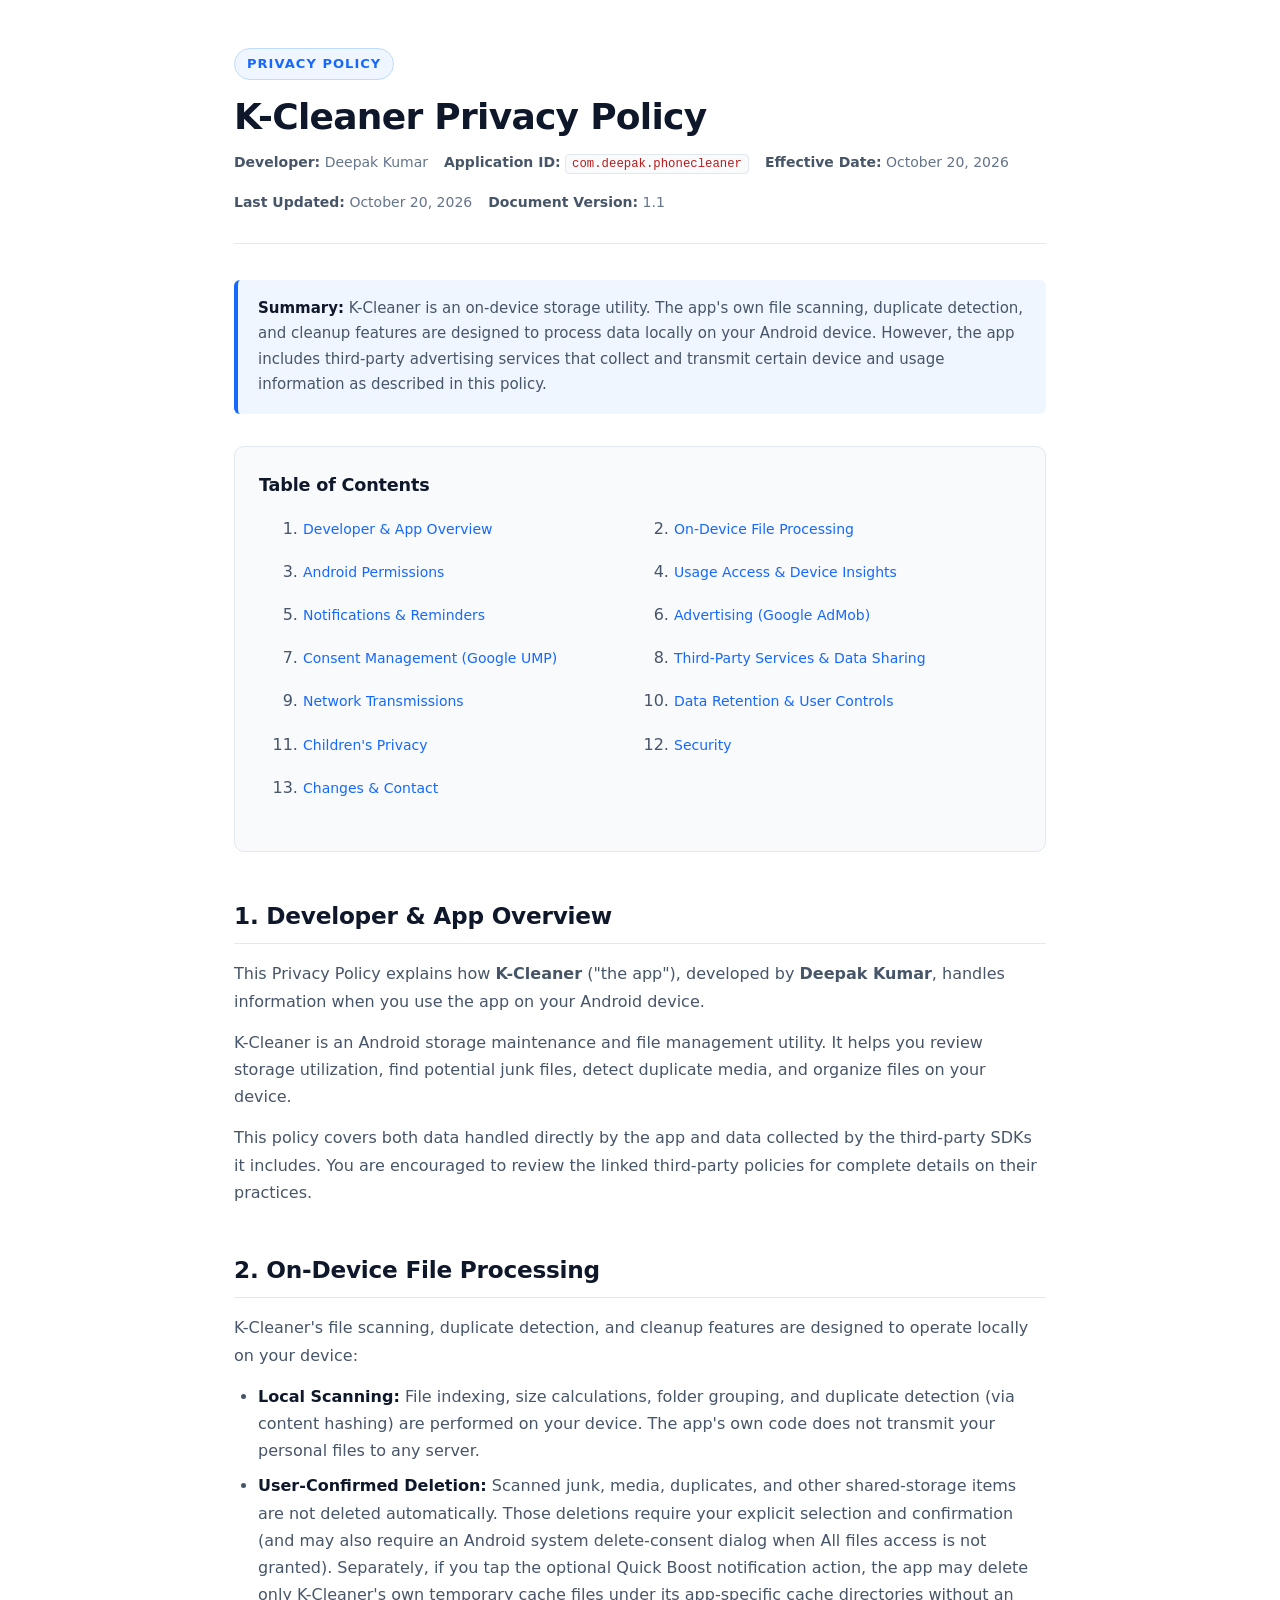
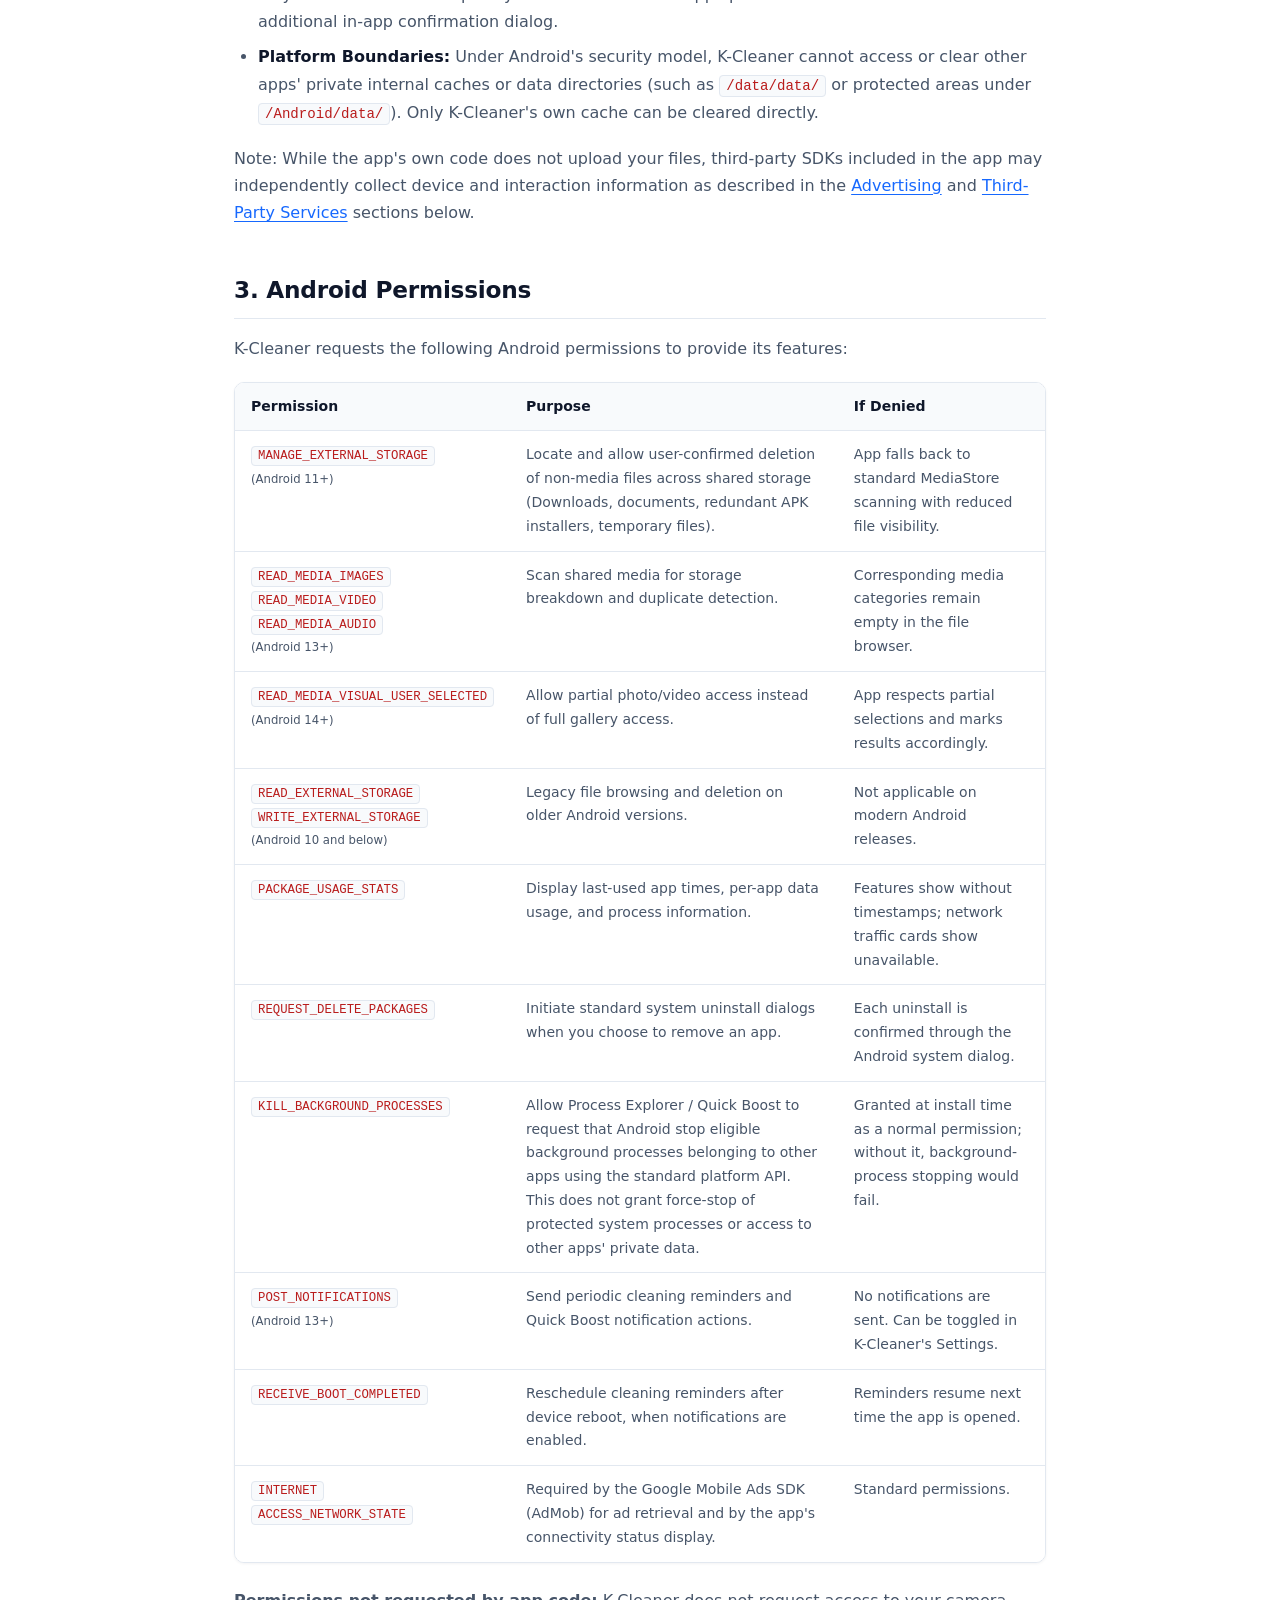
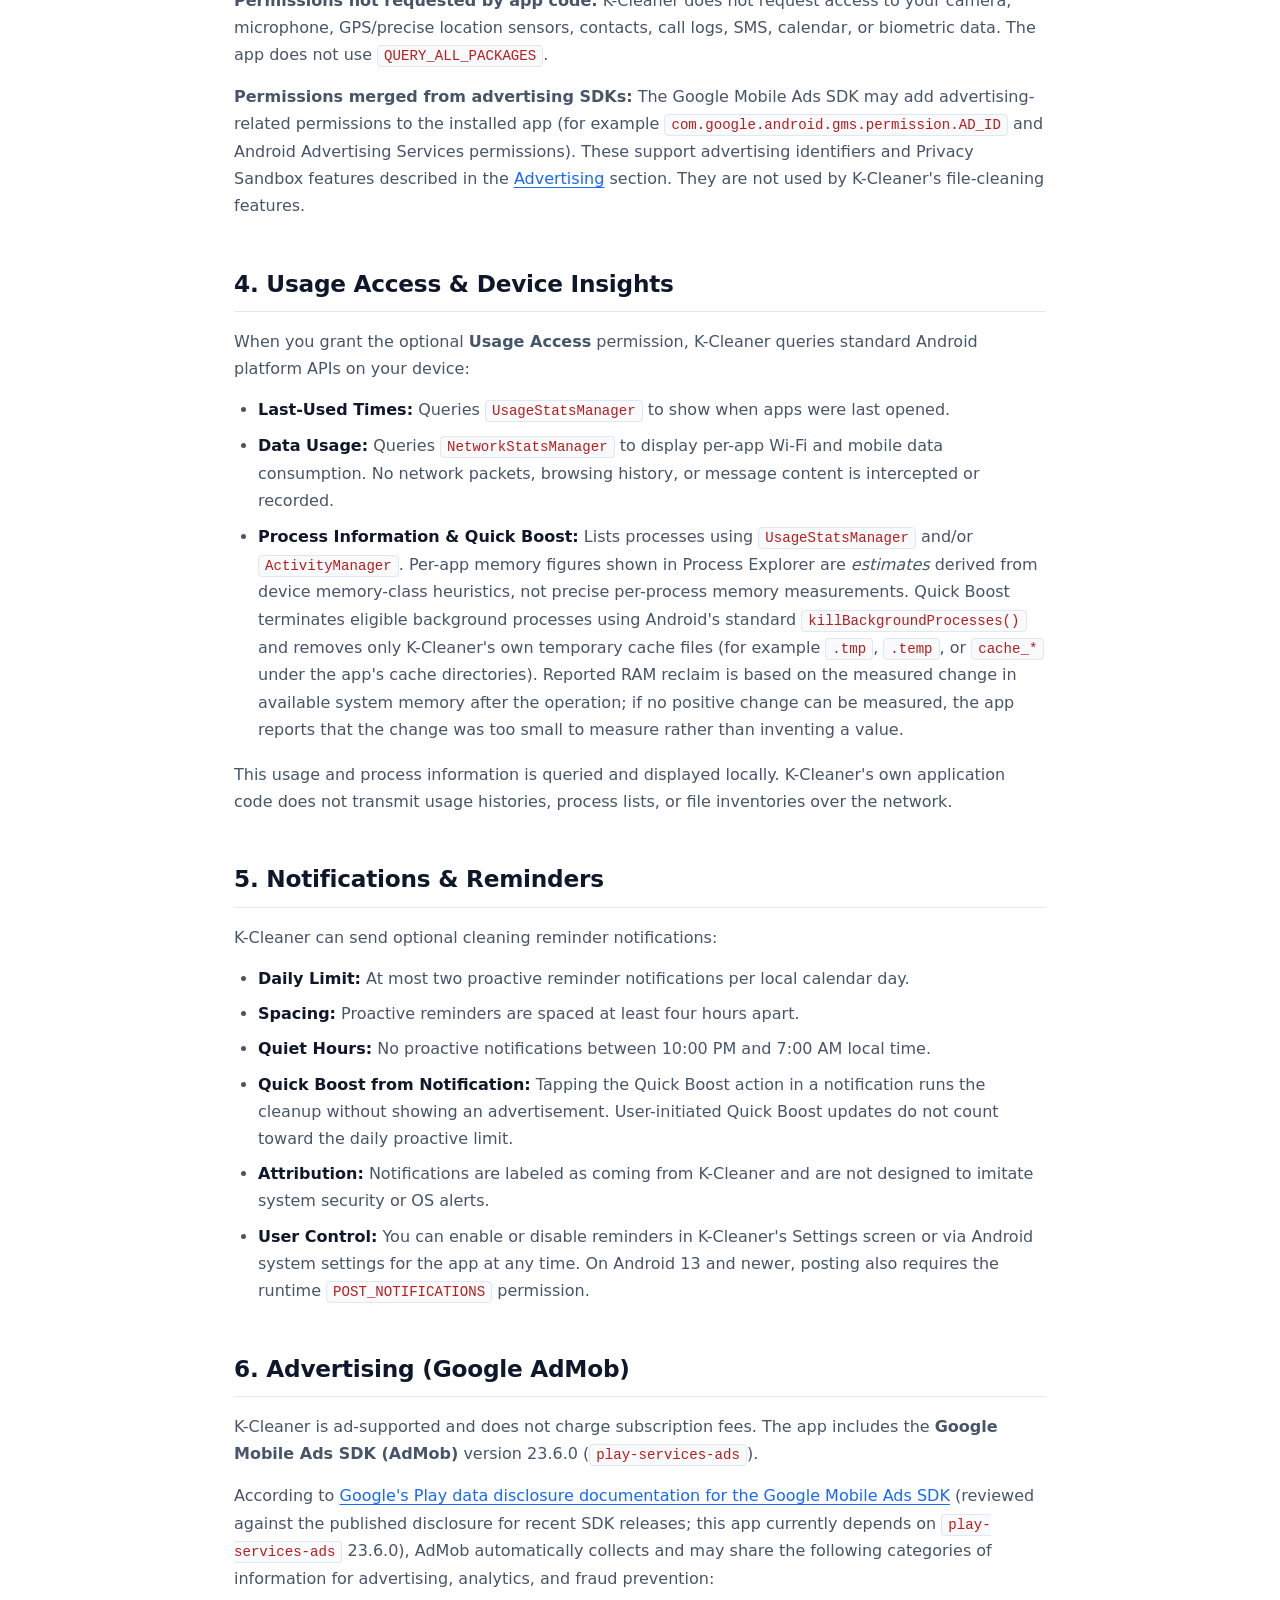
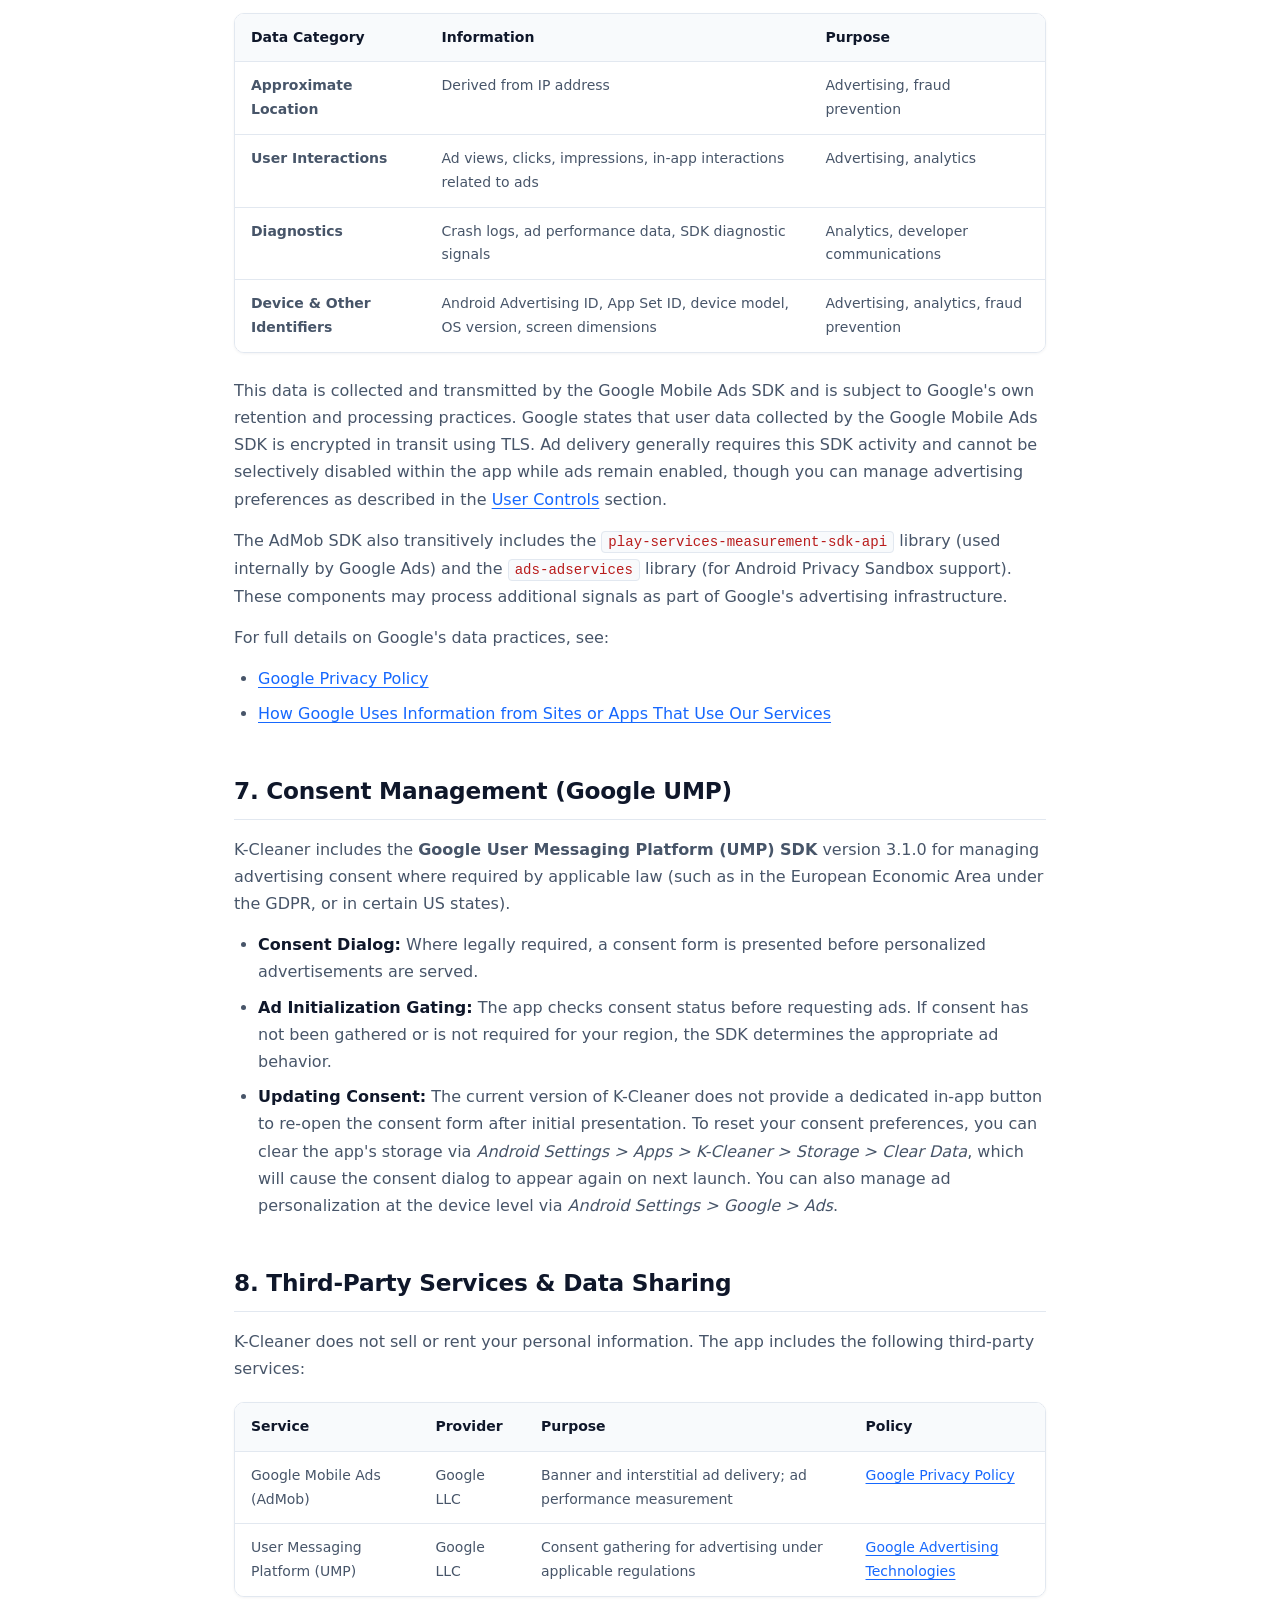
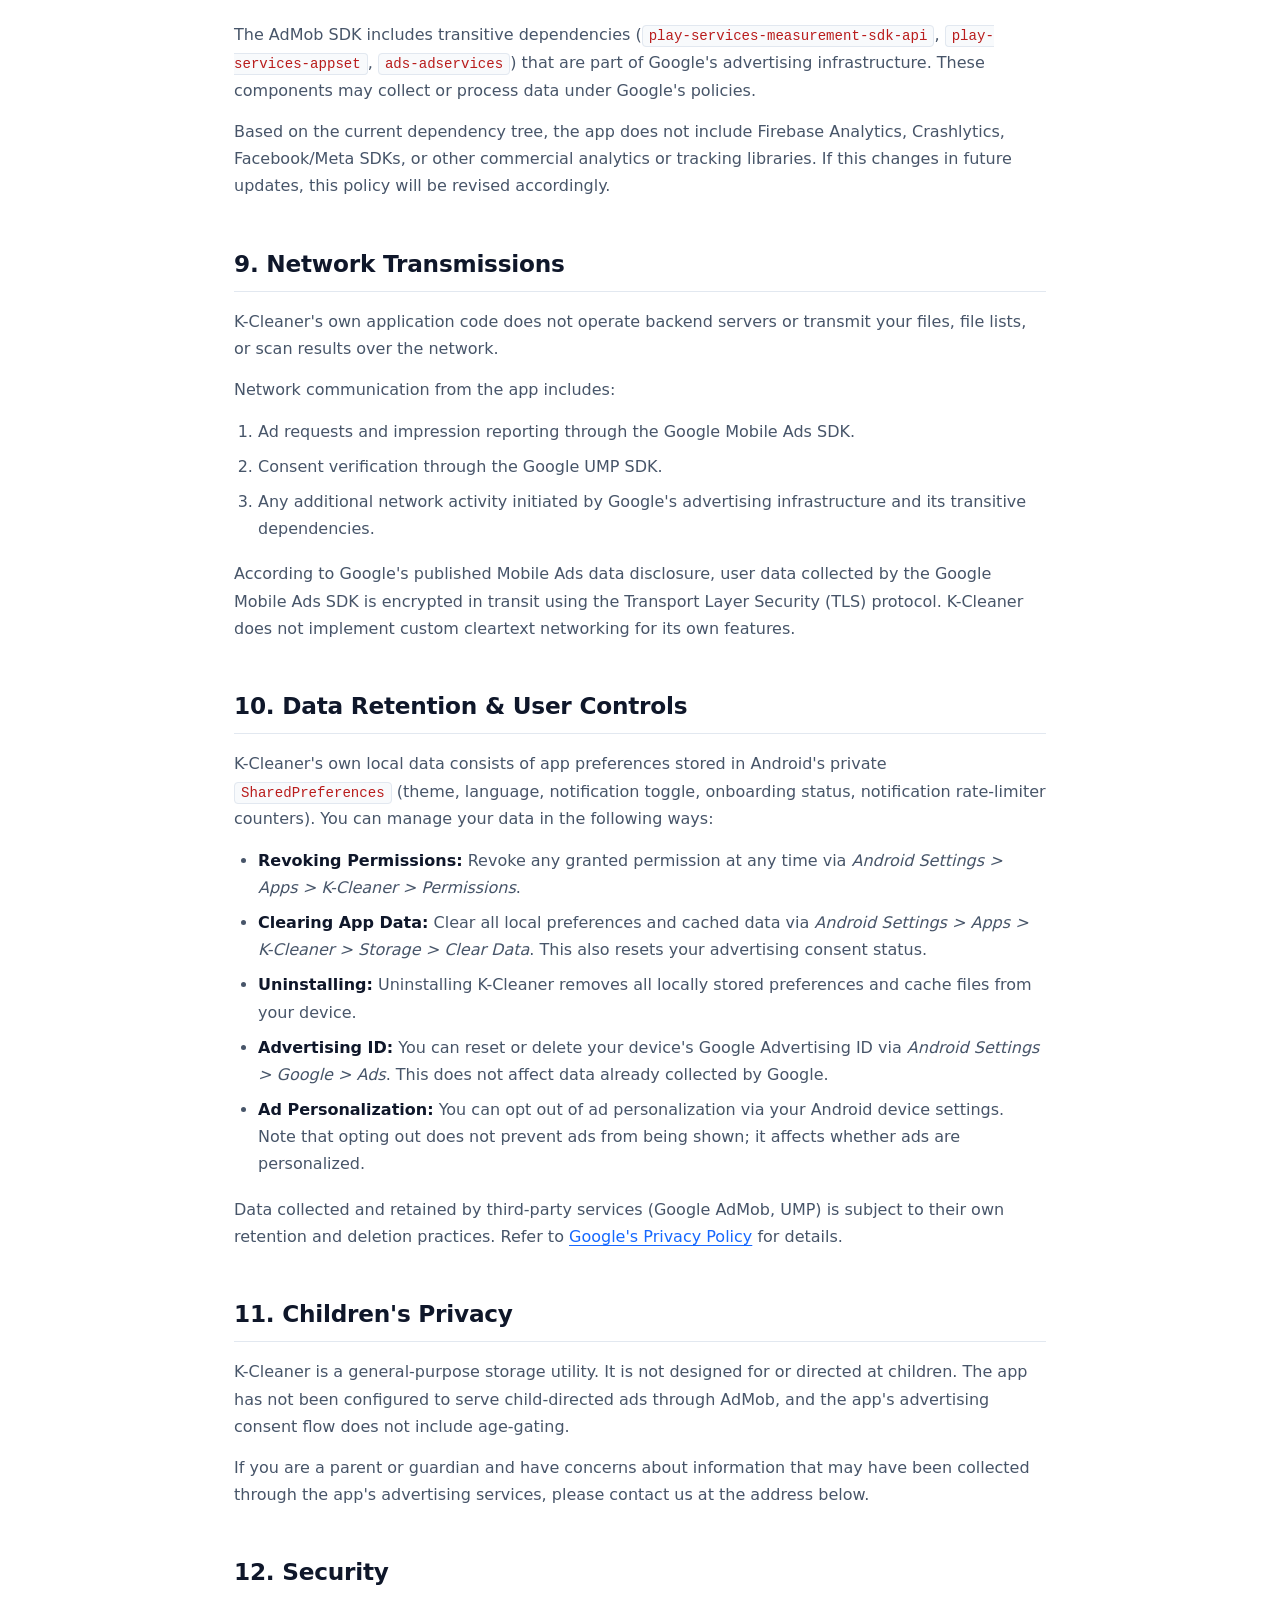
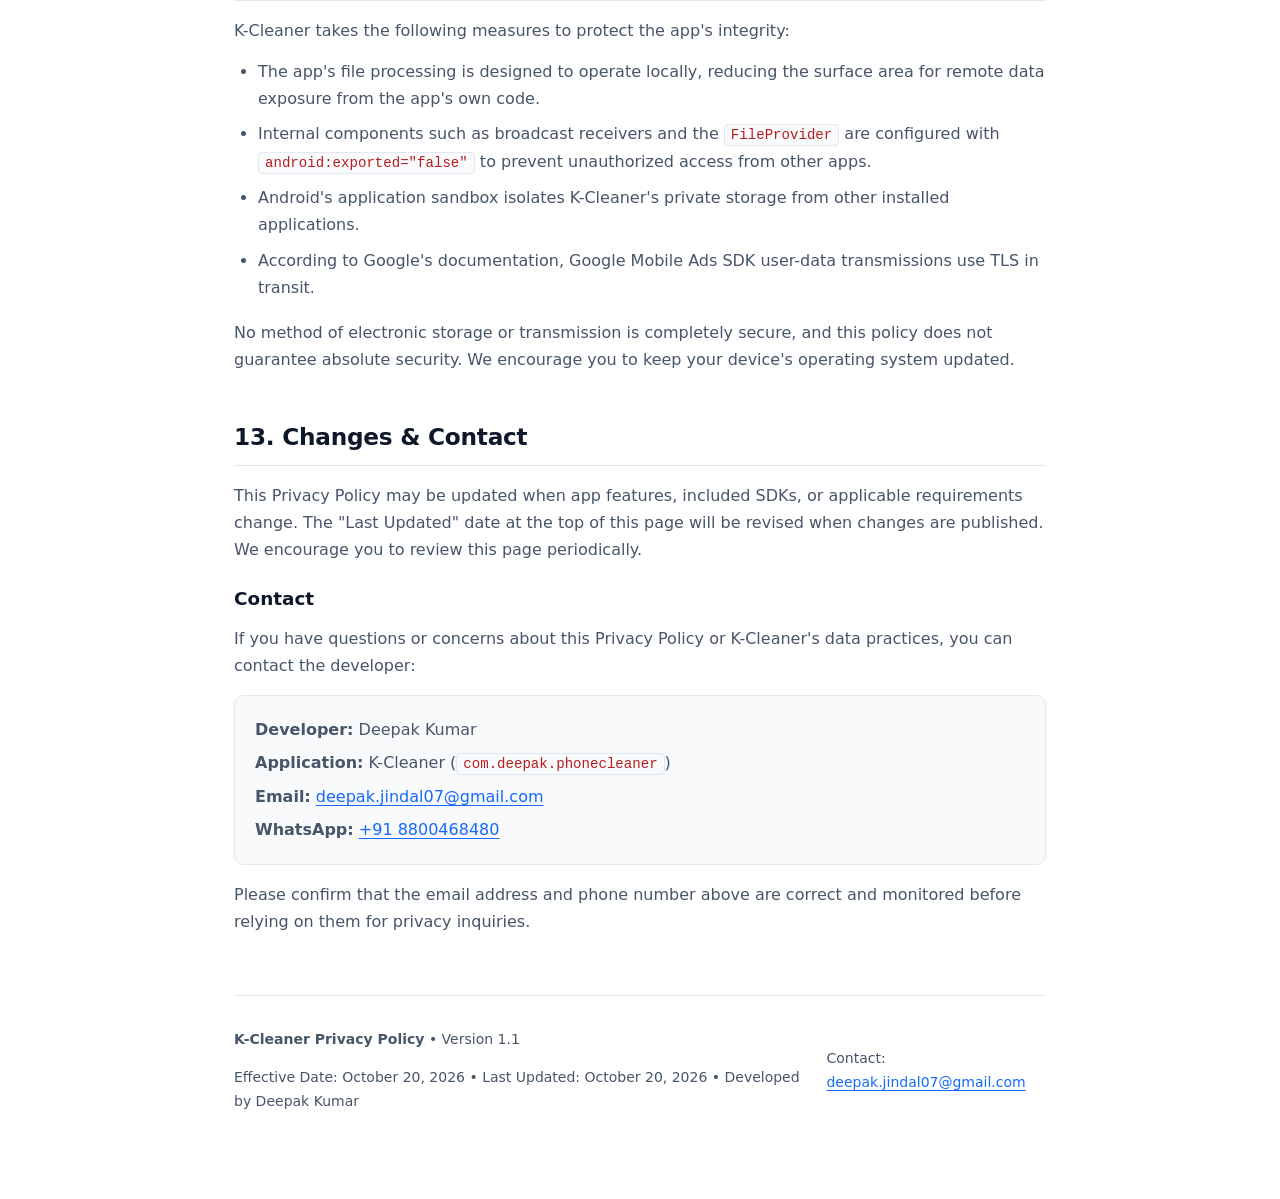
==== commit 570025d0: "docs: release privacy policy v1.1 with verified technical and regulatory refinements" ====
--- a/index.html
+++ b/index.html
@@ -280,6 +280,7 @@
         <span class="meta-item"><strong>Application ID:</strong> <code>com.deepak.phonecleaner</code></span>
         <span class="meta-item"><strong>Effective Date:</strong> October 20, 2026</span>
         <span class="meta-item"><strong>Last Updated:</strong> October 20, 2026</span>
+        <span class="meta-item"><strong>Document Version:</strong> 1.1</span>
       </div>
     </header>
 
@@ -332,7 +333,7 @@
             <strong>Local Scanning:</strong> File indexing, size calculations, folder grouping, and duplicate detection (via content hashing) are performed on your device. The app's own code does not transmit your personal files to any server.
           </li>
           <li>
-            <strong>User-Confirmed Deletion:</strong> The app does not delete files automatically. Every deletion requires your explicit selection and confirmation.
+            <strong>User-Confirmed Deletion:</strong> Scanned junk, media, duplicates, and other shared-storage items are not deleted automatically. Those deletions require your explicit selection and confirmation (and may also require an Android system delete-consent dialog when All files access is not granted). Separately, if you tap the optional Quick Boost notification action, the app may delete only K-Cleaner's own temporary cache files under its app-specific cache directories without an additional in-app confirmation dialog.
           </li>
           <li>
             <strong>Platform Boundaries:</strong> Under Android's security model, K-Cleaner cannot access or clear other apps' private internal caches or data directories (such as <code>/data/data/</code> or protected areas under <code>/Android/data/</code>). Only K-Cleaner's own cache can be cleared directly.
@@ -391,6 +392,11 @@
                 <td>Each uninstall is confirmed through the Android system dialog.</td>
               </tr>
               <tr>
+                <td><code>KILL_BACKGROUND_PROCESSES</code></td>
+                <td>Allow Process Explorer / Quick Boost to request that Android stop eligible background processes belonging to other apps using the standard platform API. This does not grant force-stop of protected system processes or access to other apps' private data.</td>
+                <td>Granted at install time as a normal permission; without it, background-process stopping would fail.</td>
+              </tr>
+              <tr>
                 <td><code>POST_NOTIFICATIONS</code><br><small>(Android 13+)</small></td>
                 <td>Send periodic cleaning reminders and Quick Boost notification actions.</td>
                 <td>No notifications are sent. Can be toggled in K-Cleaner's Settings.</td>
@@ -410,7 +416,10 @@
         </div>
 
         <p>
-          <strong>Permissions not requested:</strong> K-Cleaner does not request access to your camera, microphone, GPS/location, contacts, call logs, SMS, calendar, or biometric data. The app does not use <code>QUERY_ALL_PACKAGES</code>.
+          <strong>Permissions not requested by app code:</strong> K-Cleaner does not request access to your camera, microphone, GPS/precise location sensors, contacts, call logs, SMS, calendar, or biometric data. The app does not use <code>QUERY_ALL_PACKAGES</code>.
+        </p>
+        <p>
+          <strong>Permissions merged from advertising SDKs:</strong> The Google Mobile Ads SDK may add advertising-related permissions to the installed app (for example <code>com.google.android.gms.permission.AD_ID</code> and Android Advertising Services permissions). These support advertising identifiers and Privacy Sandbox features described in the <a href="#advertising">Advertising</a> section. They are not used by K-Cleaner's file-cleaning features.
         </p>
       </section>
 
@@ -428,11 +437,11 @@
             <strong>Data Usage:</strong> Queries <code>NetworkStatsManager</code> to display per-app Wi-Fi and mobile data consumption. No network packets, browsing history, or message content is intercepted or recorded.
           </li>
           <li>
-            <strong>Process Information &amp; Quick Boost:</strong> Reads process memory usage via <code>ActivityManager</code>. Quick Boost terminates background processes using Android's standard <code>killBackgroundProcesses()</code> and removes K-Cleaner's own temporary cache files. Reclaimed memory figures reflect measured differentials.
+            <strong>Process Information &amp; Quick Boost:</strong> Lists processes using <code>UsageStatsManager</code> and/or <code>ActivityManager</code>. Per-app memory figures shown in Process Explorer are <em>estimates</em> derived from device memory-class heuristics, not precise per-process memory measurements. Quick Boost terminates eligible background processes using Android's standard <code>killBackgroundProcesses()</code> and removes only K-Cleaner's own temporary cache files (for example <code>.tmp</code>, <code>.temp</code>, or <code>cache_*</code> under the app's cache directories). Reported RAM reclaim is based on the measured change in available system memory after the operation; if no positive change can be measured, the app reports that the change was too small to measure rather than inventing a value.
           </li>
         </ul>
         <p>
-          This usage and process information is queried and displayed locally. K-Cleaner's own code does not transmit it over the network.
+          This usage and process information is queried and displayed locally. K-Cleaner's own application code does not transmit usage histories, process lists, or file inventories over the network.
         </p>
       </section>
 
@@ -443,10 +452,12 @@
           K-Cleaner can send optional cleaning reminder notifications:
         </p>
         <ul>
-          <li><strong>Daily Limit:</strong> At most two notifications per calendar day.</li>
-          <li><strong>Quiet Hours:</strong> No notifications between 10:00 PM and 7:00 AM local time.</li>
-          <li><strong>Quick Boost from Notification:</strong> Tapping the Quick Boost action in a notification runs the cleanup without showing an advertisement.</li>
-          <li><strong>User Control:</strong> You can enable or disable notifications in K-Cleaner's Settings screen or via Android system settings for the app at any time.</li>
+          <li><strong>Daily Limit:</strong> At most two proactive reminder notifications per local calendar day.</li>
+          <li><strong>Spacing:</strong> Proactive reminders are spaced at least four hours apart.</li>
+          <li><strong>Quiet Hours:</strong> No proactive notifications between 10:00 PM and 7:00 AM local time.</li>
+          <li><strong>Quick Boost from Notification:</strong> Tapping the Quick Boost action in a notification runs the cleanup without showing an advertisement. User-initiated Quick Boost updates do not count toward the daily proactive limit.</li>
+          <li><strong>Attribution:</strong> Notifications are labeled as coming from K-Cleaner and are not designed to imitate system security or OS alerts.</li>
+          <li><strong>User Control:</strong> You can enable or disable reminders in K-Cleaner's Settings screen or via Android system settings for the app at any time. On Android 13 and newer, posting also requires the runtime <code>POST_NOTIFICATIONS</code> permission.</li>
         </ul>
       </section>
 
@@ -457,7 +468,7 @@
           K-Cleaner is ad-supported and does not charge subscription fees. The app includes the <strong>Google Mobile Ads SDK (AdMob)</strong> version 23.6.0 (<code>play-services-ads</code>).
         </p>
         <p>
-          According to <a href="https://developers.google.com/android/guides/play-data-disclosure" target="_blank" rel="noopener noreferrer">Google's data disclosure documentation</a> for this SDK, AdMob automatically collects and may share the following categories of information for advertising, analytics, and fraud prevention:
+          According to <a href="https://developers.google.com/admob/android/privacy/play-data-disclosure" target="_blank" rel="noopener noreferrer">Google's Play data disclosure documentation for the Google Mobile Ads SDK</a> (reviewed against the published disclosure for recent SDK releases; this app currently depends on <code>play-services-ads</code> 23.6.0), AdMob automatically collects and may share the following categories of information for advertising, analytics, and fraud prevention:
         </p>
 
         <div class="table-wrapper">
@@ -495,7 +506,7 @@
         </div>
 
         <p>
-          This data is collected and transmitted by the Google Mobile Ads SDK, is encrypted in transit, and is subject to Google's own retention and processing practices. This collection is required for the SDK to function and cannot be selectively disabled within the app, though you can manage your advertising preferences as described in the <a href="#retention">User Controls</a> section.
+          This data is collected and transmitted by the Google Mobile Ads SDK and is subject to Google's own retention and processing practices. Google states that user data collected by the Google Mobile Ads SDK is encrypted in transit using TLS. Ad delivery generally requires this SDK activity and cannot be selectively disabled within the app while ads remain enabled, though you can manage advertising preferences as described in the <a href="#retention">User Controls</a> section.
         </p>
         <p>
           The AdMob SDK also transitively includes the <code>play-services-measurement-sdk-api</code> library (used internally by Google Ads) and the <code>ads-adservices</code> library (for Android Privacy Sandbox support). These components may process additional signals as part of Google's advertising infrastructure.
@@ -585,7 +596,7 @@
           <li>Any additional network activity initiated by Google's advertising infrastructure and its transitive dependencies.</li>
         </ol>
         <p>
-          All network communication by Google's SDKs uses TLS encryption in transit.
+          According to Google's published Mobile Ads data disclosure, user data collected by the Google Mobile Ads SDK is encrypted in transit using the Transport Layer Security (TLS) protocol. K-Cleaner does not implement custom cleartext networking for its own features.
         </p>
       </section>
 
@@ -638,10 +649,10 @@
           <li>The app's file processing is designed to operate locally, reducing the surface area for remote data exposure from the app's own code.</li>
           <li>Internal components such as broadcast receivers and the <code>FileProvider</code> are configured with <code>android:exported="false"</code> to prevent unauthorized access from other apps.</li>
           <li>Android's application sandbox isolates K-Cleaner's private storage from other installed applications.</li>
-          <li>Network communication by third-party SDKs uses TLS encryption in transit.</li>
+          <li>According to Google's documentation, Google Mobile Ads SDK user-data transmissions use TLS in transit.</li>
         </ul>
         <p>
-          No method of electronic storage or transmission is completely secure. We encourage you to keep your device's operating system updated.
+          No method of electronic storage or transmission is completely secure, and this policy does not guarantee absolute security. We encourage you to keep your device's operating system updated.
         </p>
       </section>
 
@@ -673,8 +684,8 @@
     <footer>
       <div class="footer-content">
         <div>
-          <p><strong>K-Cleaner Privacy Policy</strong> • Version 1.0</p>
-          <p>Effective Date: October 20, 2026 • Developed by Deepak Kumar</p>
+          <p><strong>K-Cleaner Privacy Policy</strong> • Version 1.1</p>
+          <p>Effective Date: October 20, 2026 • Last Updated: October 20, 2026 • Developed by Deepak Kumar</p>
         </div>
         <div>
           <p>Contact: <a href="mailto:deepak.jindal07@gmail.com">deepak.jindal07@gmail.com</a></p>
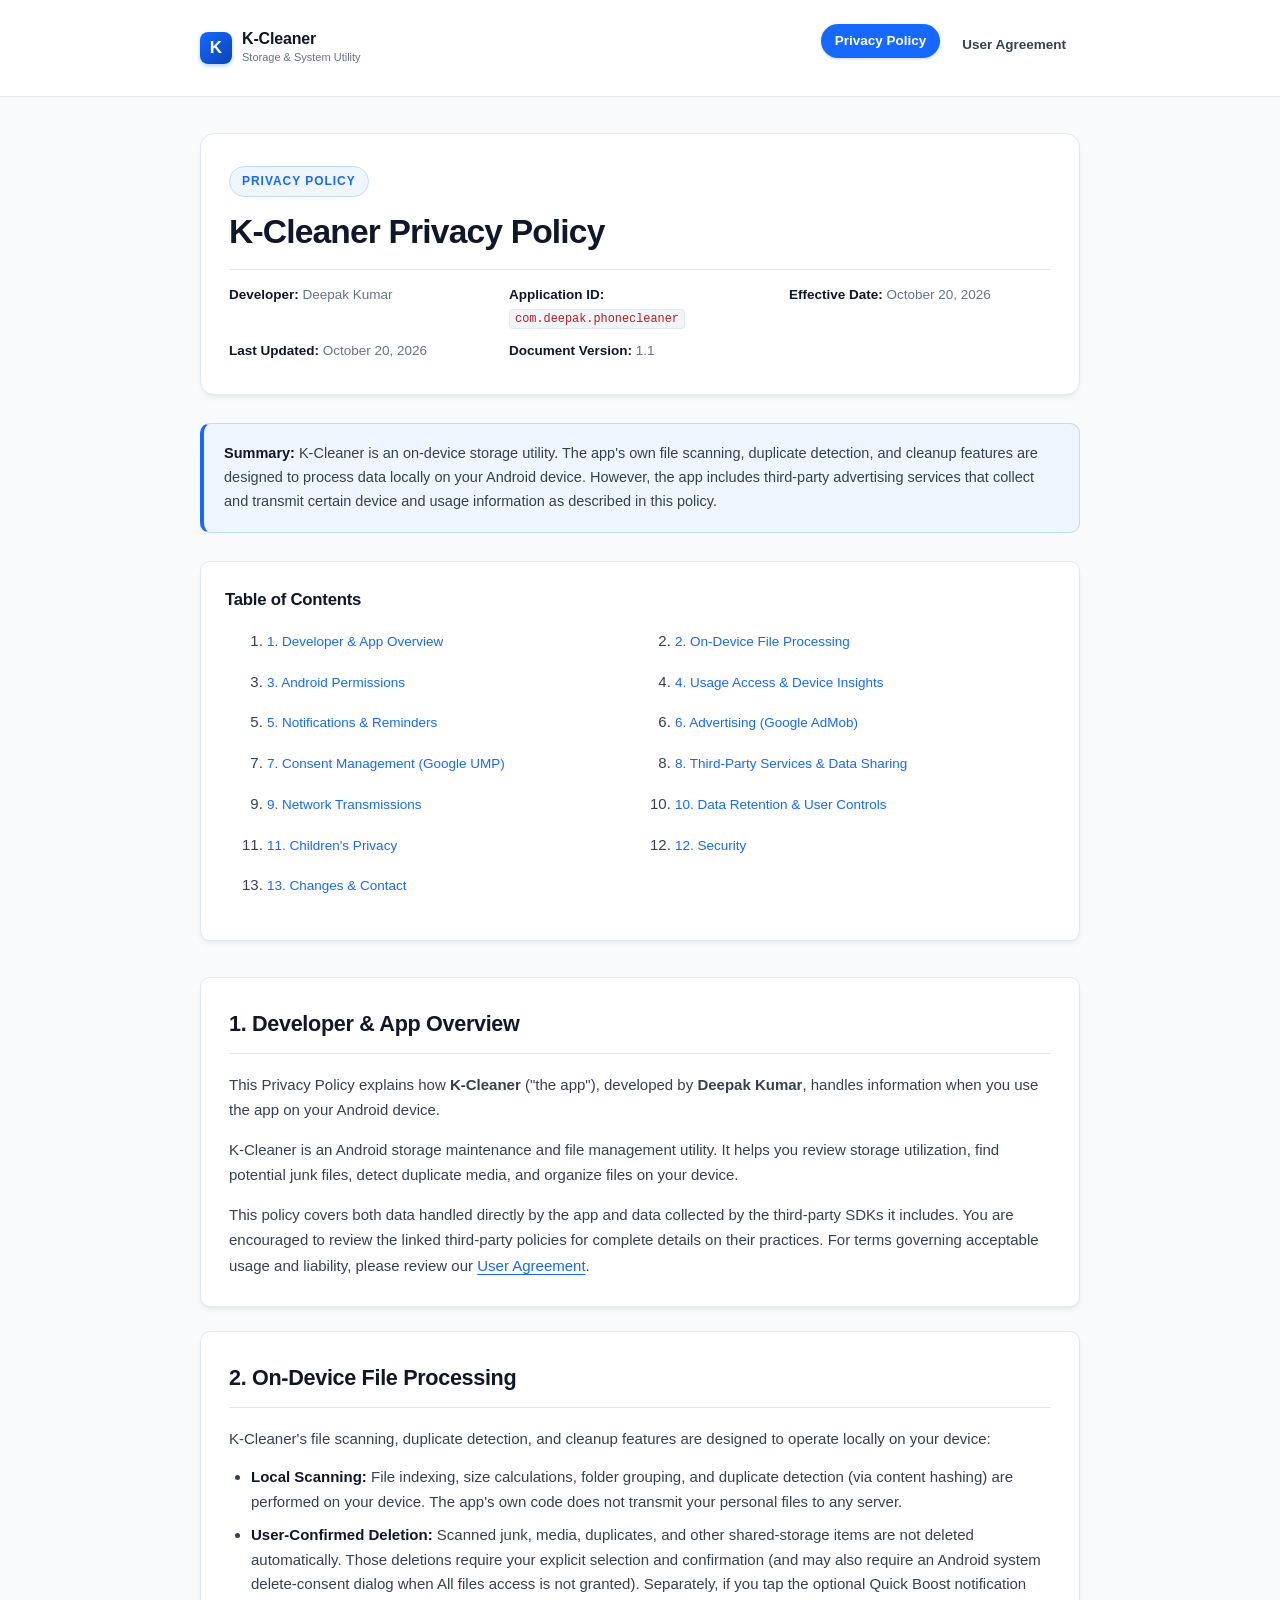
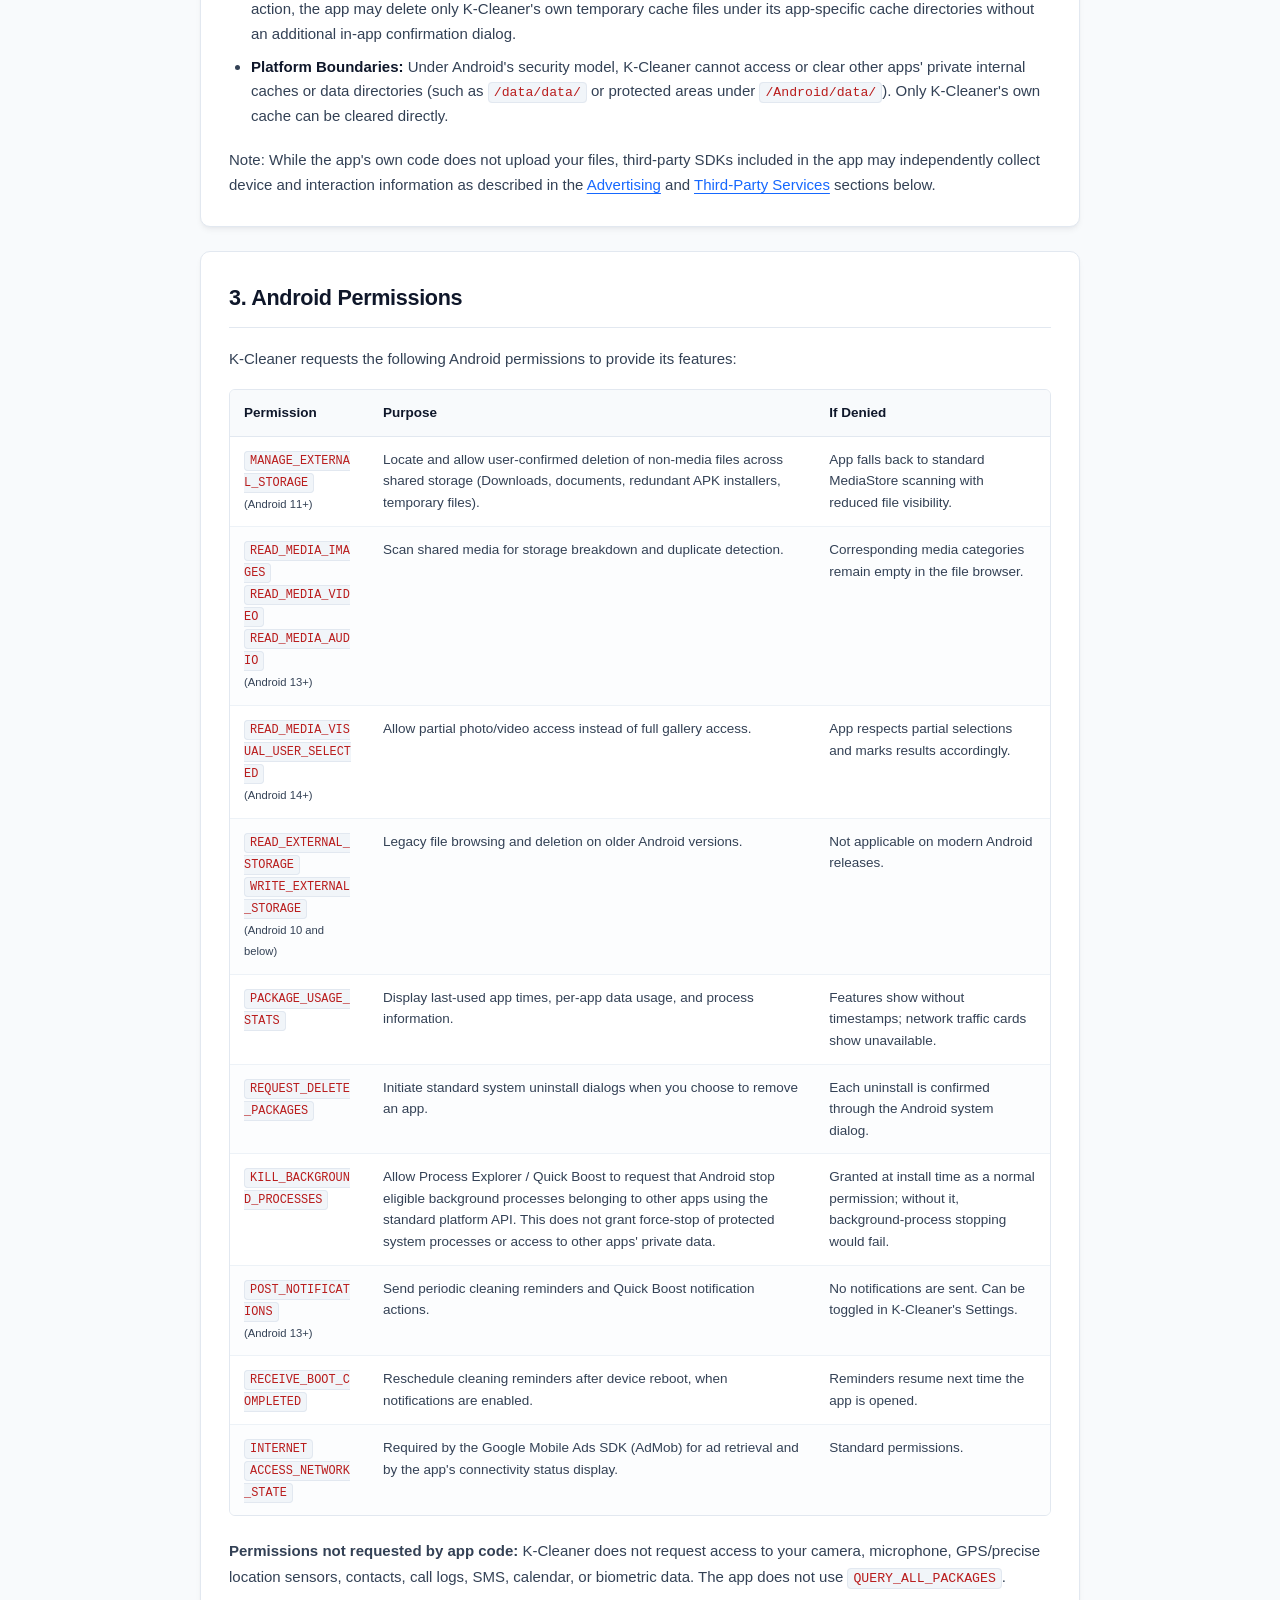
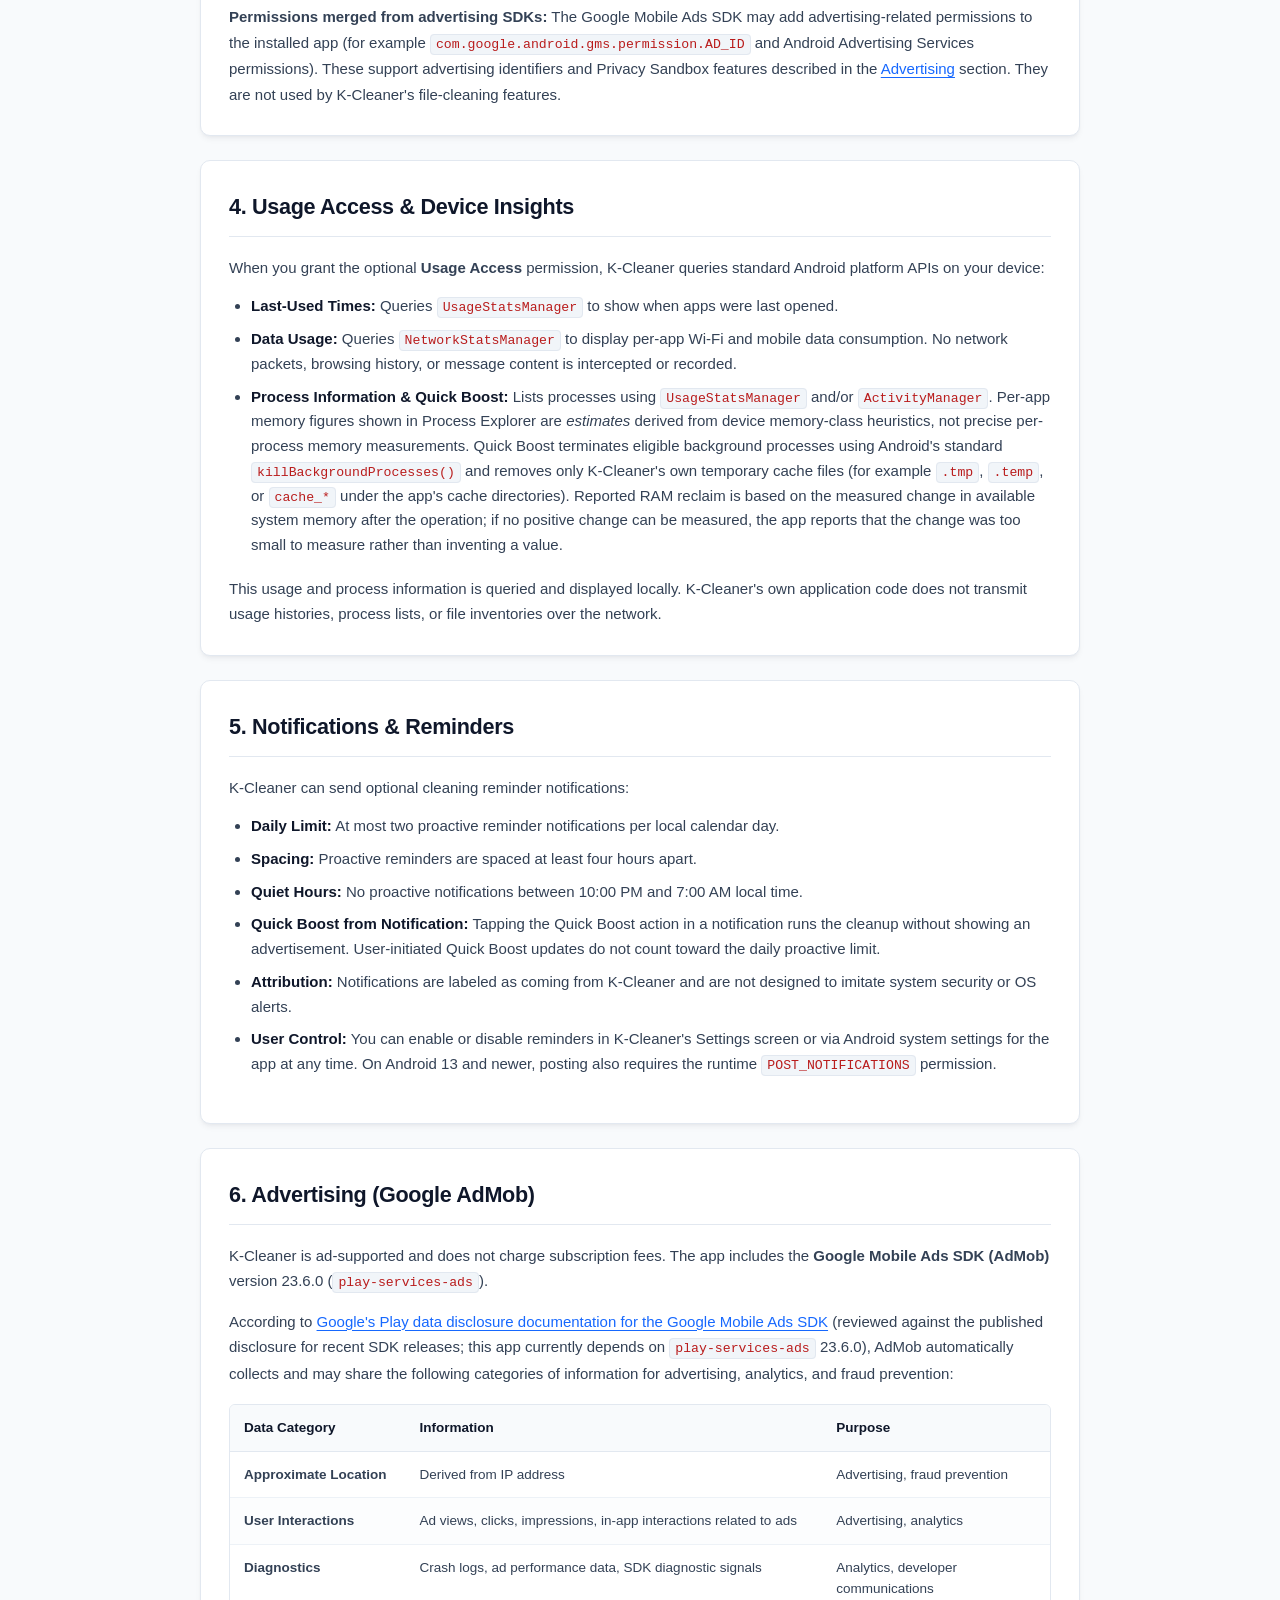
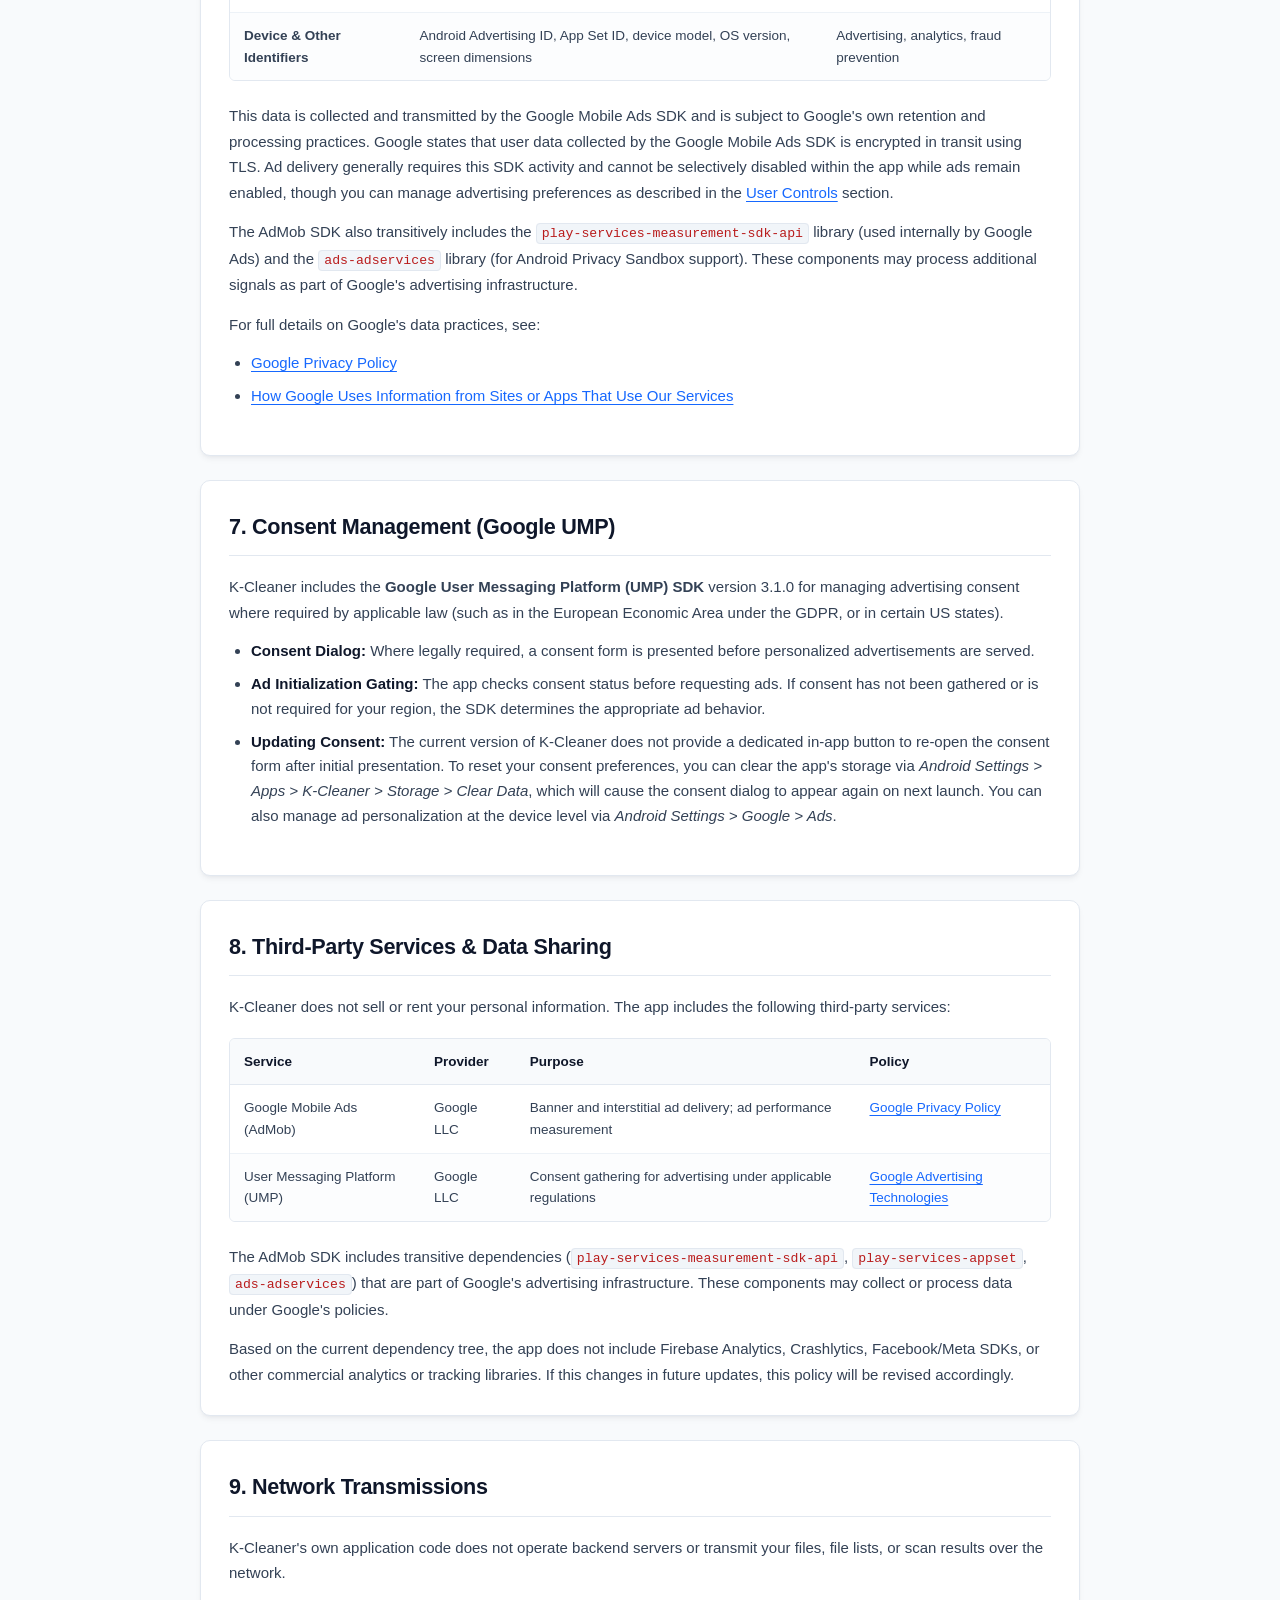
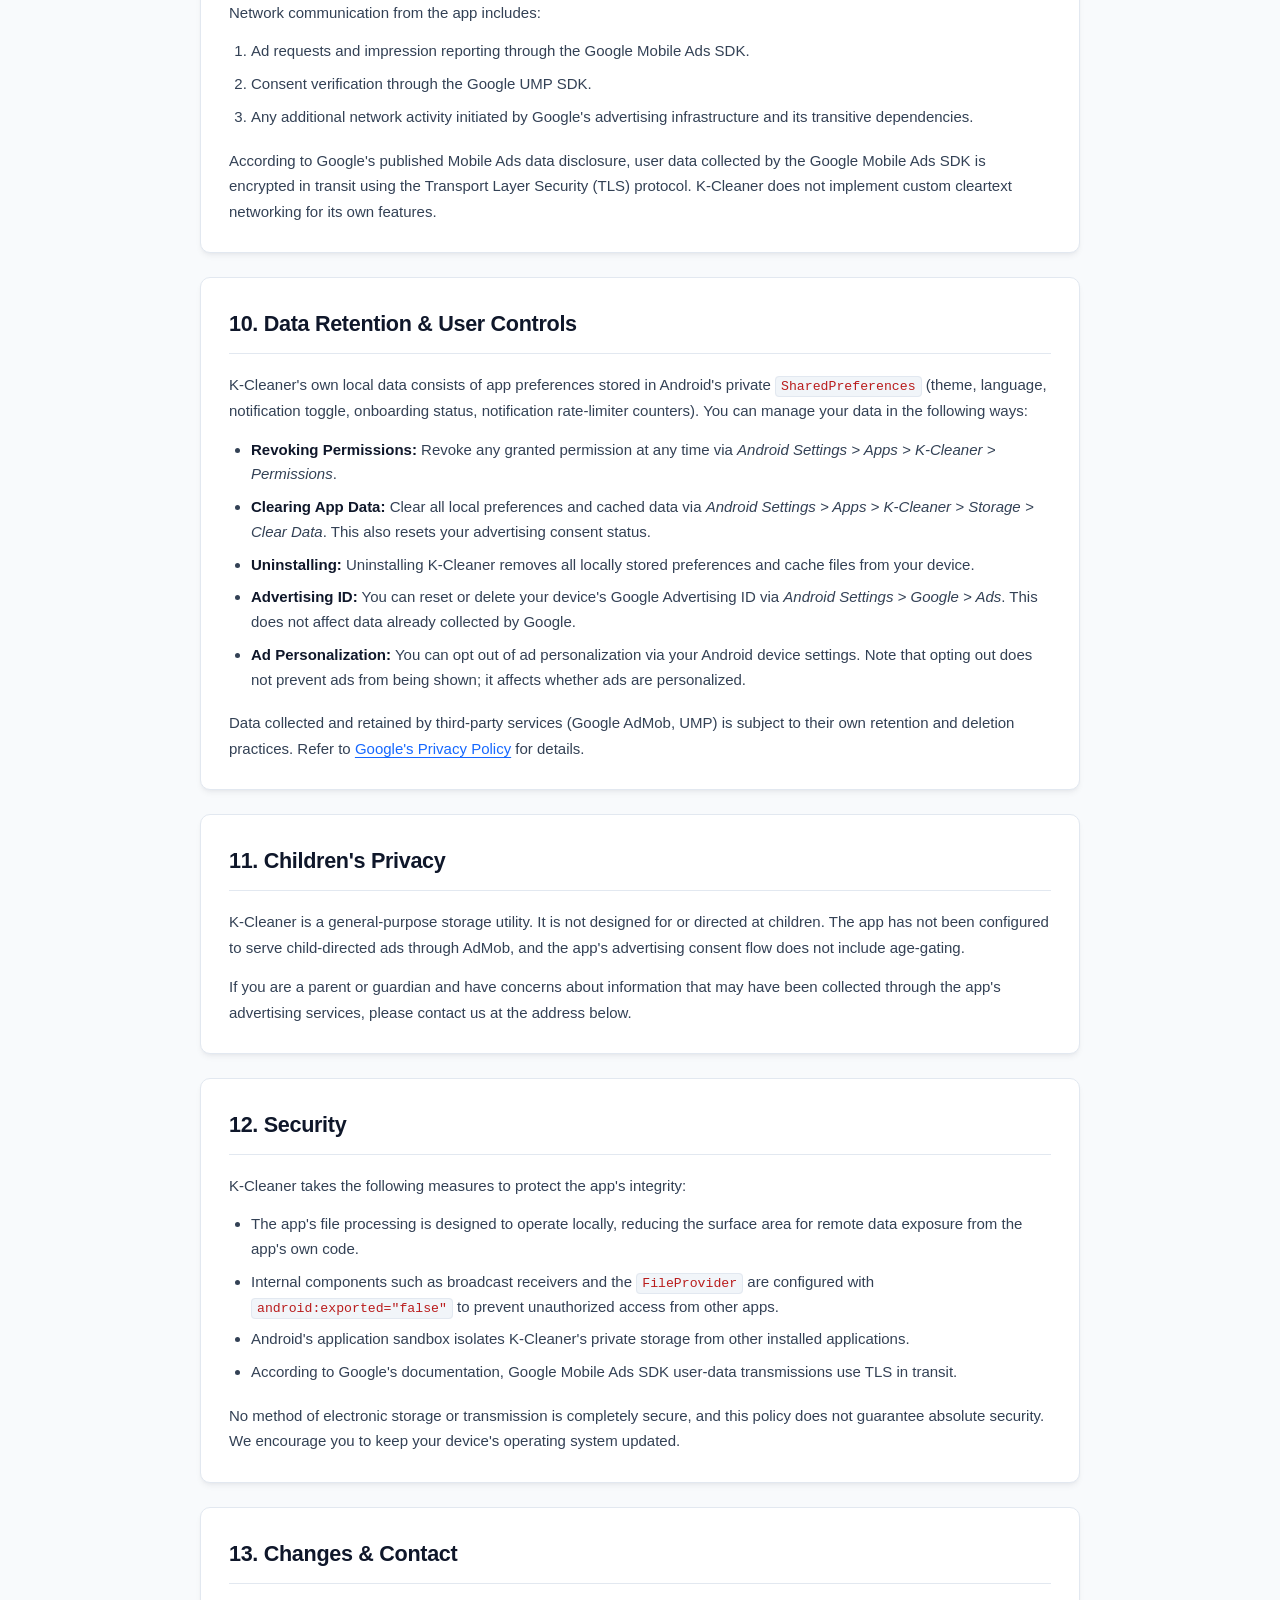
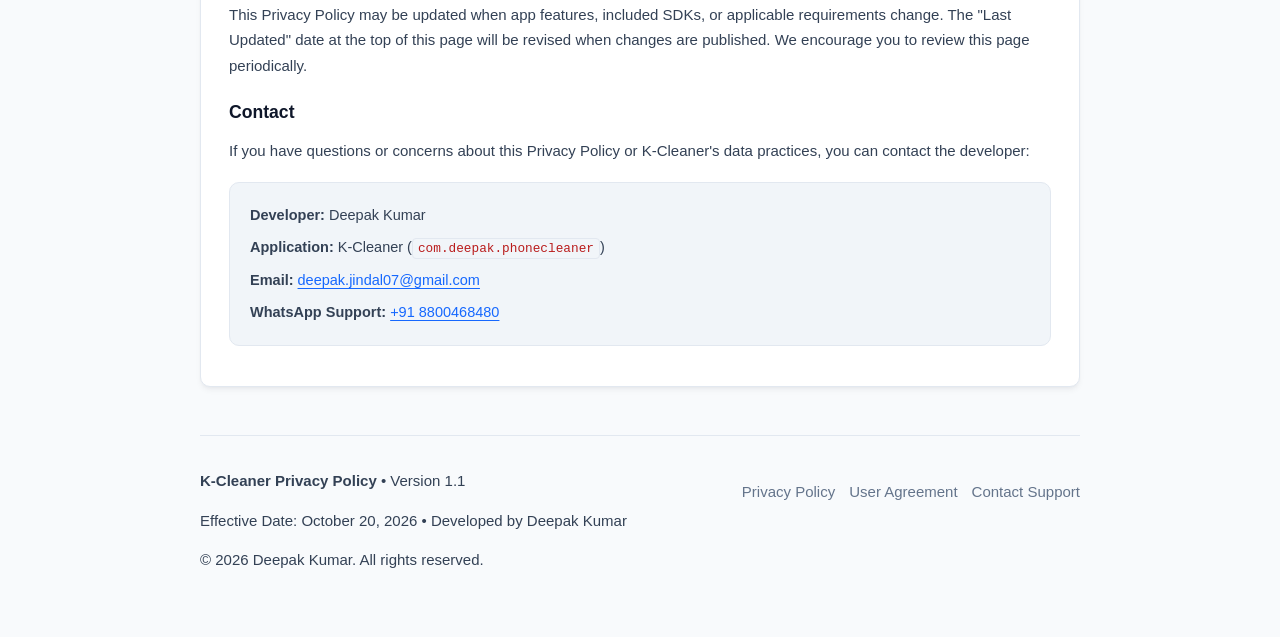
==== commit 9d78235a: "Revamp privacy policy and add user agreement with modern responsive theme" ====
--- a/index.html
+++ b/index.html
@@ -6,281 +6,43 @@
   <meta name="description" content="Privacy Policy for K-Cleaner, an Android device storage and maintenance utility developed by Deepak Kumar.">
   <meta name="author" content="Deepak Kumar">
   <title>Privacy Policy — K-Cleaner</title>
+  <link rel="stylesheet" href="styles.css">
   <style>
+    /* Inline baseline styles to ensure immediate render */
     :root {
-      --color-bg: #ffffff;
-      --color-surface: #f8fafc;
-      --color-border: #e2e8f0;
-      --color-text-main: #0f172a;
-      --color-text-muted: #475569;
-      --color-text-subtle: #64748b;
       --color-primary: #1668fe;
-      --color-primary-dark: #0f4ec2;
-      --color-primary-light: #eff6ff;
-      --color-accent-border: #bfdbfe;
-      --radius-sm: 6px;
-      --radius-md: 10px;
-      --shadow-sm: 0 1px 3px rgba(15, 23, 42, 0.05);
-      --font-stack: system-ui, -apple-system, BlinkMacSystemFont, "Segoe UI", Roboto, Oxygen, Ubuntu, Cantarell, "Helvetica Neue", Arial, sans-serif;
-    }
-
-    * { box-sizing: border-box; margin: 0; padding: 0; }
-
-    html {
-      scroll-behavior: smooth;
-      font-size: 16px;
-      background-color: var(--color-bg);
-      color: var(--color-text-main);
-    }
-
-    body {
-      font-family: var(--font-stack);
-      line-height: 1.7;
-      color: var(--color-text-main);
-      background-color: var(--color-bg);
-      -webkit-font-smoothing: antialiased;
-    }
-
-    .container {
-      max-width: 860px;
-      margin: 0 auto;
-      padding: 48px 24px 72px;
-    }
-
-    header {
-      border-bottom: 1px solid var(--color-border);
-      padding-bottom: 28px;
-      margin-bottom: 36px;
-    }
-
-    .brand-badge {
-      display: inline-block;
-      font-size: 13px;
-      font-weight: 600;
-      text-transform: uppercase;
-      letter-spacing: 0.08em;
-      color: var(--color-primary);
-      background-color: var(--color-primary-light);
-      border: 1px solid var(--color-accent-border);
-      padding: 4px 12px;
-      border-radius: 9999px;
-      margin-bottom: 14px;
-    }
-
-    h1 {
-      font-size: 2.25rem;
-      font-weight: 800;
-      line-height: 1.25;
-      color: var(--color-text-main);
-      margin-bottom: 12px;
-      letter-spacing: -0.02em;
-    }
-
-    .meta-row {
-      display: flex;
-      flex-wrap: wrap;
-      gap: 16px;
-      font-size: 14px;
-      color: var(--color-text-subtle);
-    }
-
-    .meta-item strong { color: var(--color-text-muted); }
-
-    .callout {
-      background-color: var(--color-primary-light);
-      border-left: 4px solid var(--color-primary);
-      border-radius: var(--radius-sm);
-      padding: 16px 20px;
-      margin: 28px 0;
-      font-size: 15px;
-      color: var(--color-text-muted);
-    }
-
-    .callout strong { color: var(--color-text-main); }
-
-    .toc {
-      background-color: var(--color-surface);
-      border: 1px solid var(--color-border);
-      border-radius: var(--radius-md);
-      padding: 24px;
-      margin: 32px 0 44px;
-    }
-
-    .toc h2 {
-      font-size: 1.1rem;
-      font-weight: 700;
-      color: var(--color-text-main);
-      margin-bottom: 14px;
-      border: none;
-      padding-bottom: 0;
-    }
-
-    .toc ol {
-      padding-left: 20px;
-      display: grid;
-      grid-template-columns: 1fr;
-      gap: 6px;
-    }
-
-    @media (min-width: 640px) {
-      .toc ol { grid-template-columns: 1fr 1fr; gap: 8px 24px; }
-    }
-
-    .toc a {
-      color: var(--color-primary);
-      text-decoration: none;
-      font-size: 14px;
-    }
-
-    .toc a:hover, .toc a:focus-visible {
-      text-decoration: underline;
-      color: var(--color-primary-dark);
-    }
-
-    section {
-      margin-bottom: 44px;
-      scroll-margin-top: 24px;
-    }
-
-    h2 {
-      font-size: 1.45rem;
-      font-weight: 700;
-      color: var(--color-text-main);
-      border-bottom: 1px solid var(--color-border);
-      padding-bottom: 8px;
-      margin-bottom: 16px;
-      letter-spacing: -0.01em;
-    }
-
-    h3 {
-      font-size: 1.15rem;
-      font-weight: 600;
-      color: var(--color-text-main);
-      margin: 20px 0 10px;
-    }
-
-    p {
-      margin-bottom: 14px;
-      color: var(--color-text-muted);
-    }
-
-    ul, ol {
-      margin: 12px 0 18px 24px;
-      color: var(--color-text-muted);
-    }
-
-    li { margin-bottom: 8px; }
-    li strong { color: var(--color-text-main); }
-
-    .table-wrapper {
-      overflow-x: auto;
-      margin: 20px 0 24px;
-      border: 1px solid var(--color-border);
-      border-radius: var(--radius-md);
-      box-shadow: var(--shadow-sm);
-    }
-
-    table {
-      width: 100%;
-      border-collapse: collapse;
-      text-align: left;
-      font-size: 14px;
-      background-color: #fff;
-    }
-
-    thead {
-      background-color: var(--color-surface);
-      border-bottom: 1px solid var(--color-border);
-    }
-
-    th {
-      padding: 12px 16px;
-      font-weight: 600;
-      color: var(--color-text-main);
-    }
-
-    td {
-      padding: 12px 16px;
-      border-bottom: 1px solid var(--color-border);
-      color: var(--color-text-muted);
-      vertical-align: top;
-    }
-
-    tbody tr:last-child td { border-bottom: none; }
-    tbody tr:hover { background-color: #fbfcfe; }
-
-    code {
-      font-family: ui-monospace, SFMono-Regular, Menlo, Monaco, Consolas, "Liberation Mono", "Courier New", monospace;
-      font-size: 0.88em;
-      background-color: var(--color-surface);
-      border: 1px solid var(--color-border);
-      padding: 2px 6px;
-      border-radius: 4px;
-      color: #b91c1c;
-    }
-
-    a {
-      color: var(--color-primary);
-      text-decoration: underline;
-      text-underline-offset: 3px;
-    }
-
-    a:hover, a:focus-visible {
-      color: var(--color-primary-dark);
-      text-decoration-thickness: 2px;
-    }
-
-    footer {
-      border-top: 1px solid var(--color-border);
-      padding-top: 32px;
-      margin-top: 60px;
-      font-size: 14px;
-      color: var(--color-text-subtle);
-    }
-
-    .footer-content {
-      display: flex;
-      flex-direction: column;
-      gap: 12px;
-    }
-
-    @media (min-width: 640px) {
-      .footer-content {
-        flex-direction: row;
-        justify-content: space-between;
-        align-items: center;
-      }
-    }
-
-    .contact-box {
-      background-color: var(--color-surface);
-      border: 1px solid var(--color-border);
-      border-radius: var(--radius-md);
-      padding: 20px;
-      margin: 16px 0;
-    }
-
-    .contact-box p { margin-bottom: 6px; }
-    .contact-box p:last-child { margin-bottom: 0; }
-
-    @media (max-width: 600px) {
-      h1 { font-size: 1.85rem; }
-      .container { padding: 28px 16px 48px; }
-      th, td { padding: 10px 12px; }
+      --font-stack: -apple-system, BlinkMacSystemFont, "Segoe UI", Roboto, "Helvetica Neue", Arial, sans-serif;
     }
   </style>
 </head>
 <body>
+  <!-- Top Navigation Bar -->
+  <nav class="site-nav" aria-label="Main Navigation">
+    <div class="site-nav-container">
+      <a href="index.html" class="brand-link" aria-label="K-Cleaner Home">
+        <div class="brand-icon">K</div>
+        <div class="brand-info">
+          <span class="brand-name">K-Cleaner</span>
+          <span class="brand-tagline">Storage &amp; System Utility</span>
+        </div>
+      </a>
+      <ul class="nav-links">
+        <li><a href="privacy-policy.html" class="nav-pill active" aria-current="page">Privacy Policy</a></li>
+        <li><a href="agreement.html" class="nav-pill inactive">User Agreement</a></li>
+      </ul>
+    </div>
+  </nav>
+
   <div class="container">
-    <header>
+    <header class="doc-header">
       <span class="brand-badge">Privacy Policy</span>
       <h1>K-Cleaner Privacy Policy</h1>
-      <div class="meta-row">
-        <span class="meta-item"><strong>Developer:</strong> Deepak Kumar</span>
-        <span class="meta-item"><strong>Application ID:</strong> <code>com.deepak.phonecleaner</code></span>
-        <span class="meta-item"><strong>Effective Date:</strong> October 20, 2026</span>
-        <span class="meta-item"><strong>Last Updated:</strong> October 20, 2026</span>
-        <span class="meta-item"><strong>Document Version:</strong> 1.1</span>
+      <div class="meta-grid">
+        <div class="meta-item"><strong>Developer:</strong> Deepak Kumar</div>
+        <div class="meta-item"><strong>Application ID:</strong> <code>com.deepak.phonecleaner</code></div>
+        <div class="meta-item"><strong>Effective Date:</strong> October 20, 2026</div>
+        <div class="meta-item"><strong>Last Updated:</strong> October 20, 2026</div>
+        <div class="meta-item"><strong>Document Version:</strong> 1.1</div>
       </div>
     </header>
 
@@ -288,22 +50,23 @@
       <strong>Summary:</strong> K-Cleaner is an on-device storage utility. The app's own file scanning, duplicate detection, and cleanup features are designed to process data locally on your Android device. However, the app includes third-party advertising services that collect and transmit certain device and usage information as described in this policy.
     </div>
 
+    <!-- Table of Contents -->
     <nav class="toc" aria-label="Table of Contents">
       <h2>Table of Contents</h2>
       <ol>
-        <li><a href="#overview">Developer &amp; App Overview</a></li>
-        <li><a href="#file-processing">On-Device File Processing</a></li>
-        <li><a href="#permissions">Android Permissions</a></li>
-        <li><a href="#usage-stats">Usage Access &amp; Device Insights</a></li>
-        <li><a href="#notifications">Notifications &amp; Reminders</a></li>
-        <li><a href="#advertising">Advertising (Google AdMob)</a></li>
-        <li><a href="#consent">Consent Management (Google UMP)</a></li>
-        <li><a href="#third-parties">Third-Party Services &amp; Data Sharing</a></li>
-        <li><a href="#network">Network Transmissions</a></li>
-        <li><a href="#retention">Data Retention &amp; User Controls</a></li>
-        <li><a href="#children">Children's Privacy</a></li>
-        <li><a href="#security">Security</a></li>
-        <li><a href="#changes">Changes &amp; Contact</a></li>
+        <li><a href="#overview">1. Developer &amp; App Overview</a></li>
+        <li><a href="#file-processing">2. On-Device File Processing</a></li>
+        <li><a href="#permissions">3. Android Permissions</a></li>
+        <li><a href="#usage-stats">4. Usage Access &amp; Device Insights</a></li>
+        <li><a href="#notifications">5. Notifications &amp; Reminders</a></li>
+        <li><a href="#advertising">6. Advertising (Google AdMob)</a></li>
+        <li><a href="#consent">7. Consent Management (Google UMP)</a></li>
+        <li><a href="#third-parties">8. Third-Party Services &amp; Data Sharing</a></li>
+        <li><a href="#network">9. Network Transmissions</a></li>
+        <li><a href="#retention">10. Data Retention &amp; User Controls</a></li>
+        <li><a href="#children">11. Children's Privacy</a></li>
+        <li><a href="#security">12. Security</a></li>
+        <li><a href="#changes">13. Changes &amp; Contact</a></li>
       </ol>
     </nav>
 
@@ -318,7 +81,7 @@
           K-Cleaner is an Android storage maintenance and file management utility. It helps you review storage utilization, find potential junk files, detect duplicate media, and organize files on your device.
         </p>
         <p>
-          This policy covers both data handled directly by the app and data collected by the third-party SDKs it includes. You are encouraged to review the linked third-party policies for complete details on their practices.
+          This policy covers both data handled directly by the app and data collected by the third-party SDKs it includes. You are encouraged to review the linked third-party policies for complete details on their practices. For terms governing acceptable usage and liability, please review our <a href="agreement.html">User Agreement</a>.
         </p>
       </section>
 
@@ -672,23 +435,25 @@
           <p><strong>Developer:</strong> Deepak Kumar</p>
           <p><strong>Application:</strong> K-Cleaner (<code>com.deepak.phonecleaner</code>)</p>
           <p><strong>Email:</strong> <a href="mailto:deepak.jindal07@gmail.com">deepak.jindal07@gmail.com</a></p>
-          <p><strong>WhatsApp:</strong> <a href="https://wa.me/918800468480" target="_blank" rel="noopener noreferrer">+91 8800468480</a></p>
-        </div>
-
-        <p>
-          Please confirm that the email address and phone number above are correct and monitored before relying on them for privacy inquiries.
-        </p>
+          <p><strong>WhatsApp Support:</strong> <a href="https://wa.me/918800468480" target="_blank" rel="noopener noreferrer">+91 8800468480</a></p>
+        </div>
       </section>
     </main>
 
-    <footer>
+    <!-- Footer -->
+    <footer class="doc-footer">
       <div class="footer-content">
         <div>
           <p><strong>K-Cleaner Privacy Policy</strong> • Version 1.1</p>
-          <p>Effective Date: October 20, 2026 • Last Updated: October 20, 2026 • Developed by Deepak Kumar</p>
+          <p>Effective Date: October 20, 2026 • Developed by Deepak Kumar</p>
+          <p>&copy; 2026 Deepak Kumar. All rights reserved.</p>
         </div>
         <div>
-          <p>Contact: <a href="mailto:deepak.jindal07@gmail.com">deepak.jindal07@gmail.com</a></p>
+          <ul class="footer-links">
+            <li><a href="privacy-policy.html">Privacy Policy</a></li>
+            <li><a href="agreement.html">User Agreement</a></li>
+            <li><a href="mailto:deepak.jindal07@gmail.com">Contact Support</a></li>
+          </ul>
         </div>
       </div>
     </footer>
--- a/styles.css
+++ b/styles.css
@@ -0,0 +1,518 @@
+:root {
+  --color-bg: #f8fafc;
+  --color-surface: #ffffff;
+  --color-surface-subtle: #f1f5f9;
+  --color-border: #e2e8f0;
+  --color-border-subtle: #edf2f7;
+  --color-text-main: #0f172a;
+  --color-text-muted: #334155;
+  --color-text-subtle: #64748b;
+  --color-primary: #1668fe;
+  --color-primary-dark: #0f4ec2;
+  --color-primary-light: #eff6ff;
+  --color-primary-border: #bfdbfe;
+  --color-accent-badge: #e0edff;
+  --color-code-bg: #f1f5f9;
+  --color-code-text: #b91c1c;
+  --color-code-border: #e2e8f0;
+  --color-table-header: #f8fafc;
+  --color-table-stripe: #fcfdfe;
+  --color-table-hover: #f1f7ff;
+  --color-nav-bg: rgba(255, 255, 255, 0.92);
+  --color-nav-border: #e2e8f0;
+  --color-card-shadow: 0 4px 6px -1px rgba(15, 23, 42, 0.05), 0 2px 4px -2px rgba(15, 23, 42, 0.05);
+  --color-banner-bg: #eff6ff;
+  --color-banner-border: #93c5fd;
+  --color-banner-text: #1e40af;
+  --radius-sm: 6px;
+  --radius-md: 10px;
+  --radius-lg: 14px;
+  --font-stack: -apple-system, BlinkMacSystemFont, "Segoe UI", Roboto, "Helvetica Neue", Arial, sans-serif;
+}
+
+@media (prefers-color-scheme: dark) {
+  :root {
+    --color-bg: #0b1120;
+    --color-surface: #131d31;
+    --color-surface-subtle: #1a263d;
+    --color-border: #22324e;
+    --color-border-subtle: #1c2b42;
+    --color-text-main: #f8fafc;
+    --color-text-muted: #cbd5e1;
+    --color-text-subtle: #94a3b8;
+    --color-primary: #3b82f6;
+    --color-primary-dark: #60a5fa;
+    --color-primary-light: #172554;
+    --color-primary-border: #1e3a8a;
+    --color-accent-badge: #1e293b;
+    --color-code-bg: #1e293b;
+    --color-code-text: #f87171;
+    --color-code-border: #334155;
+    --color-table-header: #172237;
+    --color-table-stripe: #121b2d;
+    --color-table-hover: #1e2d48;
+    --color-nav-bg: rgba(11, 17, 32, 0.92);
+    --color-nav-border: #1e293b;
+    --color-card-shadow: 0 4px 6px -1px rgba(0, 0, 0, 0.3);
+    --color-banner-bg: #172554;
+    --color-banner-border: #1e40af;
+    --color-banner-text: #bfdbfe;
+  }
+}
+
+* {
+  box-sizing: border-box;
+  margin: 0;
+  padding: 0;
+}
+
+html {
+  scroll-behavior: smooth;
+  font-size: 16px;
+  background-color: var(--color-bg);
+  color: var(--color-text-main);
+}
+
+body {
+  font-family: var(--font-stack);
+  line-height: 1.7;
+  color: var(--color-text-main);
+  background-color: var(--color-bg);
+  -webkit-font-smoothing: antialiased;
+}
+
+/* Site Navbar */
+.site-nav {
+  position: sticky;
+  top: 0;
+  z-index: 100;
+  background-color: var(--color-nav-bg);
+  backdrop-filter: blur(10px);
+  -webkit-backdrop-filter: blur(10px);
+  border-bottom: 1px solid var(--color-nav-border);
+  transition: background-color 0.2s ease, border-color 0.2s ease;
+}
+
+.site-nav-container {
+  max-width: 920px;
+  margin: 0 auto;
+  padding: 12px 20px;
+  display: flex;
+  align-items: center;
+  justify-content: space-between;
+  gap: 16px;
+}
+
+.brand-link {
+  display: flex;
+  align-items: center;
+  gap: 10px;
+  text-decoration: none;
+  color: var(--color-text-main);
+}
+
+.brand-icon {
+  width: 32px;
+  height: 32px;
+  border-radius: 8px;
+  background: linear-gradient(135deg, #1668fe, #0b45b2);
+  display: flex;
+  align-items: center;
+  justify-content: center;
+  color: #ffffff;
+  font-weight: 800;
+  font-size: 17px;
+  box-shadow: 0 2px 4px rgba(22, 104, 254, 0.3);
+  flex-shrink: 0;
+}
+
+.brand-info {
+  display: flex;
+  flex-direction: column;
+}
+
+.brand-name {
+  font-weight: 700;
+  font-size: 16px;
+  letter-spacing: -0.01em;
+  color: var(--color-text-main);
+  line-height: 1.2;
+}
+
+.brand-tagline {
+  font-size: 11px;
+  color: var(--color-text-subtle);
+  font-weight: 500;
+}
+
+.nav-links {
+  display: flex;
+  align-items: center;
+  gap: 8px;
+  list-style: none;
+}
+
+.nav-pill {
+  display: inline-block;
+  padding: 6px 14px;
+  border-radius: 9999px;
+  font-size: 13.5px;
+  font-weight: 600;
+  text-decoration: none;
+  transition: all 0.15s ease;
+  white-space: nowrap;
+}
+
+.nav-pill.inactive {
+  color: var(--color-text-muted);
+  background-color: transparent;
+}
+
+.nav-pill.inactive:hover {
+  background-color: var(--color-surface-subtle);
+  color: var(--color-primary);
+}
+
+.nav-pill.active {
+  background-color: var(--color-primary);
+  color: #ffffff;
+  box-shadow: 0 1px 3px rgba(22, 104, 254, 0.25);
+}
+
+/* Page Container */
+.container {
+  max-width: 920px;
+  margin: 0 auto;
+  padding: 36px 20px 64px;
+}
+
+/* Header & Meta */
+header.doc-header {
+  background-color: var(--color-surface);
+  border: 1px solid var(--color-border);
+  border-radius: var(--radius-lg);
+  padding: 32px 28px;
+  margin-bottom: 28px;
+  box-shadow: var(--color-card-shadow);
+}
+
+.brand-badge {
+  display: inline-flex;
+  align-items: center;
+  gap: 6px;
+  font-size: 12px;
+  font-weight: 700;
+  text-transform: uppercase;
+  letter-spacing: 0.08em;
+  color: var(--color-primary);
+  background-color: var(--color-primary-light);
+  border: 1px solid var(--color-primary-border);
+  padding: 4px 12px;
+  border-radius: 9999px;
+  margin-bottom: 14px;
+}
+
+h1 {
+  font-size: 2.1rem;
+  font-weight: 800;
+  line-height: 1.25;
+  color: var(--color-text-main);
+  margin-bottom: 16px;
+  letter-spacing: -0.025em;
+}
+
+.meta-grid {
+  display: grid;
+  grid-template-columns: repeat(auto-fit, minmax(200px, 1fr));
+  gap: 10px 18px;
+  font-size: 13.5px;
+  color: var(--color-text-subtle);
+  padding-top: 14px;
+  border-top: 1px solid var(--color-border);
+}
+
+.meta-item strong {
+  color: var(--color-text-main);
+  font-weight: 600;
+}
+
+/* Callout Summary Box */
+.callout {
+  background-color: var(--color-primary-light);
+  border: 1px solid var(--color-primary-border);
+  border-left: 4px solid var(--color-primary);
+  border-radius: var(--radius-md);
+  padding: 18px 20px;
+  margin-bottom: 28px;
+  font-size: 14.5px;
+  line-height: 1.65;
+  color: var(--color-text-muted);
+}
+
+.callout strong {
+  color: var(--color-text-main);
+}
+
+/* Table of Contents */
+.toc {
+  background-color: var(--color-surface);
+  border: 1px solid var(--color-border);
+  border-radius: var(--radius-md);
+  padding: 24px;
+  margin-bottom: 36px;
+  box-shadow: var(--color-card-shadow);
+}
+
+.toc h2 {
+  font-size: 1.05rem;
+  font-weight: 700;
+  color: var(--color-text-main);
+  margin-bottom: 14px;
+  border: none;
+  padding-bottom: 0;
+  display: flex;
+  align-items: center;
+  gap: 8px;
+}
+
+.toc ol {
+  padding-left: 20px;
+  display: grid;
+  grid-template-columns: 1fr;
+  gap: 8px;
+}
+
+@media (min-width: 640px) {
+  .toc ol {
+    grid-template-columns: 1fr 1fr;
+    gap: 8px 28px;
+  }
+}
+
+.toc a {
+  color: var(--color-primary);
+  text-decoration: none;
+  font-size: 13.5px;
+  font-weight: 500;
+}
+
+.toc a:hover,
+.toc a:focus-visible {
+  text-decoration: underline;
+  color: var(--color-primary-dark);
+}
+
+/* Content Sections */
+section {
+  background-color: var(--color-surface);
+  border: 1px solid var(--color-border);
+  border-radius: var(--radius-md);
+  padding: 28px;
+  margin-bottom: 24px;
+  scroll-margin-top: 76px;
+  box-shadow: var(--color-card-shadow);
+}
+
+h2 {
+  font-size: 1.35rem;
+  font-weight: 700;
+  color: var(--color-text-main);
+  border-bottom: 1px solid var(--color-border);
+  padding-bottom: 10px;
+  margin-bottom: 18px;
+  letter-spacing: -0.015em;
+}
+
+h3 {
+  font-size: 1.1rem;
+  font-weight: 600;
+  color: var(--color-text-main);
+  margin: 20px 0 10px;
+}
+
+p {
+  margin-bottom: 14px;
+  color: var(--color-text-muted);
+  font-size: 15px;
+}
+
+p:last-child {
+  margin-bottom: 0;
+}
+
+ul, ol {
+  margin: 12px 0 18px 22px;
+  color: var(--color-text-muted);
+  font-size: 15px;
+}
+
+li {
+  margin-bottom: 8px;
+  line-height: 1.65;
+}
+
+li:last-child {
+  margin-bottom: 0;
+}
+
+li strong {
+  color: var(--color-text-main);
+}
+
+/* Tables */
+.table-wrapper {
+  overflow-x: auto;
+  margin: 18px 0 22px;
+  border: 1px solid var(--color-border);
+  border-radius: var(--radius-sm);
+  background-color: var(--color-surface);
+}
+
+table {
+  width: 100%;
+  border-collapse: collapse;
+  text-align: left;
+  font-size: 13.5px;
+  line-height: 1.6;
+}
+
+thead {
+  background-color: var(--color-table-header);
+  border-bottom: 1px solid var(--color-border);
+}
+
+th {
+  padding: 12px 14px;
+  font-weight: 700;
+  color: var(--color-text-main);
+  white-space: nowrap;
+}
+
+td {
+  padding: 12px 14px;
+  border-bottom: 1px solid var(--color-border-subtle);
+  color: var(--color-text-muted);
+  vertical-align: top;
+}
+
+tbody tr:nth-child(even) {
+  background-color: var(--color-table-stripe);
+}
+
+tbody tr:hover {
+  background-color: var(--color-table-hover);
+}
+
+tbody tr:last-child td {
+  border-bottom: none;
+}
+
+/* Code */
+code {
+  font-family: ui-monospace, SFMono-Regular, Menlo, Monaco, Consolas, "Liberation Mono", "Courier New", monospace;
+  font-size: 0.88em;
+  background-color: var(--color-code-bg);
+  color: var(--color-code-text);
+  border: 1px solid var(--color-code-border);
+  padding: 2px 5px;
+  border-radius: 4px;
+  word-break: break-word;
+}
+
+/* Links */
+a {
+  color: var(--color-primary);
+  text-decoration: underline;
+  text-underline-offset: 3px;
+}
+
+a:hover,
+a:focus-visible {
+  color: var(--color-primary-dark);
+}
+
+/* Contact Box */
+.contact-box {
+  background-color: var(--color-surface-subtle);
+  border: 1px solid var(--color-border);
+  border-radius: var(--radius-md);
+  padding: 20px;
+  margin: 18px 0 12px;
+}
+
+.contact-box p {
+  margin-bottom: 8px;
+  font-size: 14.5px;
+}
+
+.contact-box p:last-child {
+  margin-bottom: 0;
+}
+
+/* Footer */
+footer.doc-footer {
+  border-top: 1px solid var(--color-border);
+  padding-top: 32px;
+  margin-top: 48px;
+  font-size: 13.5px;
+  color: var(--color-text-subtle);
+}
+
+.footer-content {
+  display: flex;
+  flex-direction: column;
+  gap: 16px;
+}
+
+@media (min-width: 640px) {
+  .footer-content {
+    flex-direction: row;
+    justify-content: space-between;
+    align-items: flex-start;
+  }
+}
+
+.footer-links {
+  display: flex;
+  flex-wrap: wrap;
+  gap: 14px;
+  list-style: none;
+}
+
+.footer-links a {
+  color: var(--color-text-subtle);
+  text-decoration: none;
+}
+
+.footer-links a:hover {
+  color: var(--color-primary);
+  text-decoration: underline;
+}
+
+/* Mobile Adjustments */
+@media (max-width: 640px) {
+  .site-nav-container {
+    flex-direction: column;
+    align-items: flex-start;
+    gap: 10px;
+  }
+  .nav-links {
+    width: 100%;
+    justify-content: flex-start;
+  }
+  .container {
+    padding: 20px 14px 48px;
+  }
+  header.doc-header {
+    padding: 22px 18px;
+  }
+  h1 {
+    font-size: 1.65rem;
+  }
+  section {
+    padding: 20px 16px;
+  }
+  .meta-grid {
+    grid-template-columns: 1fr;
+  }
+}
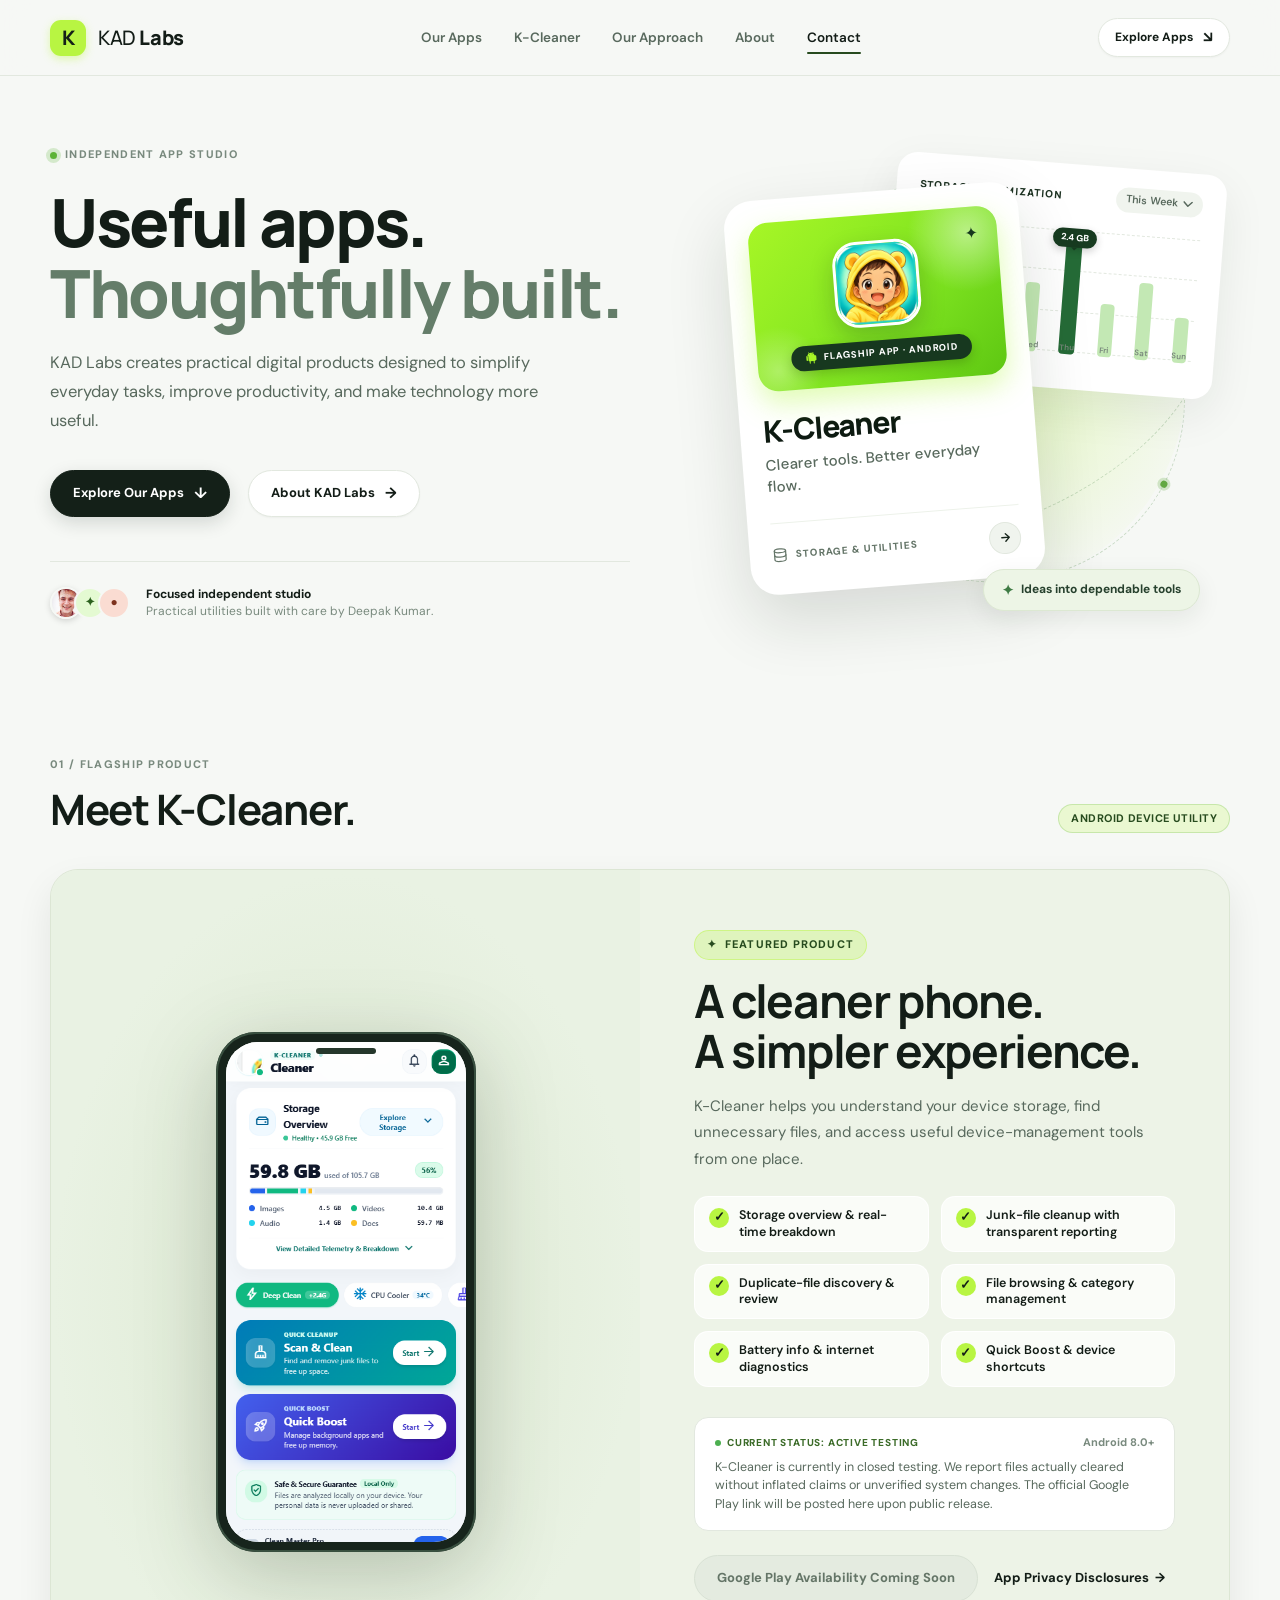
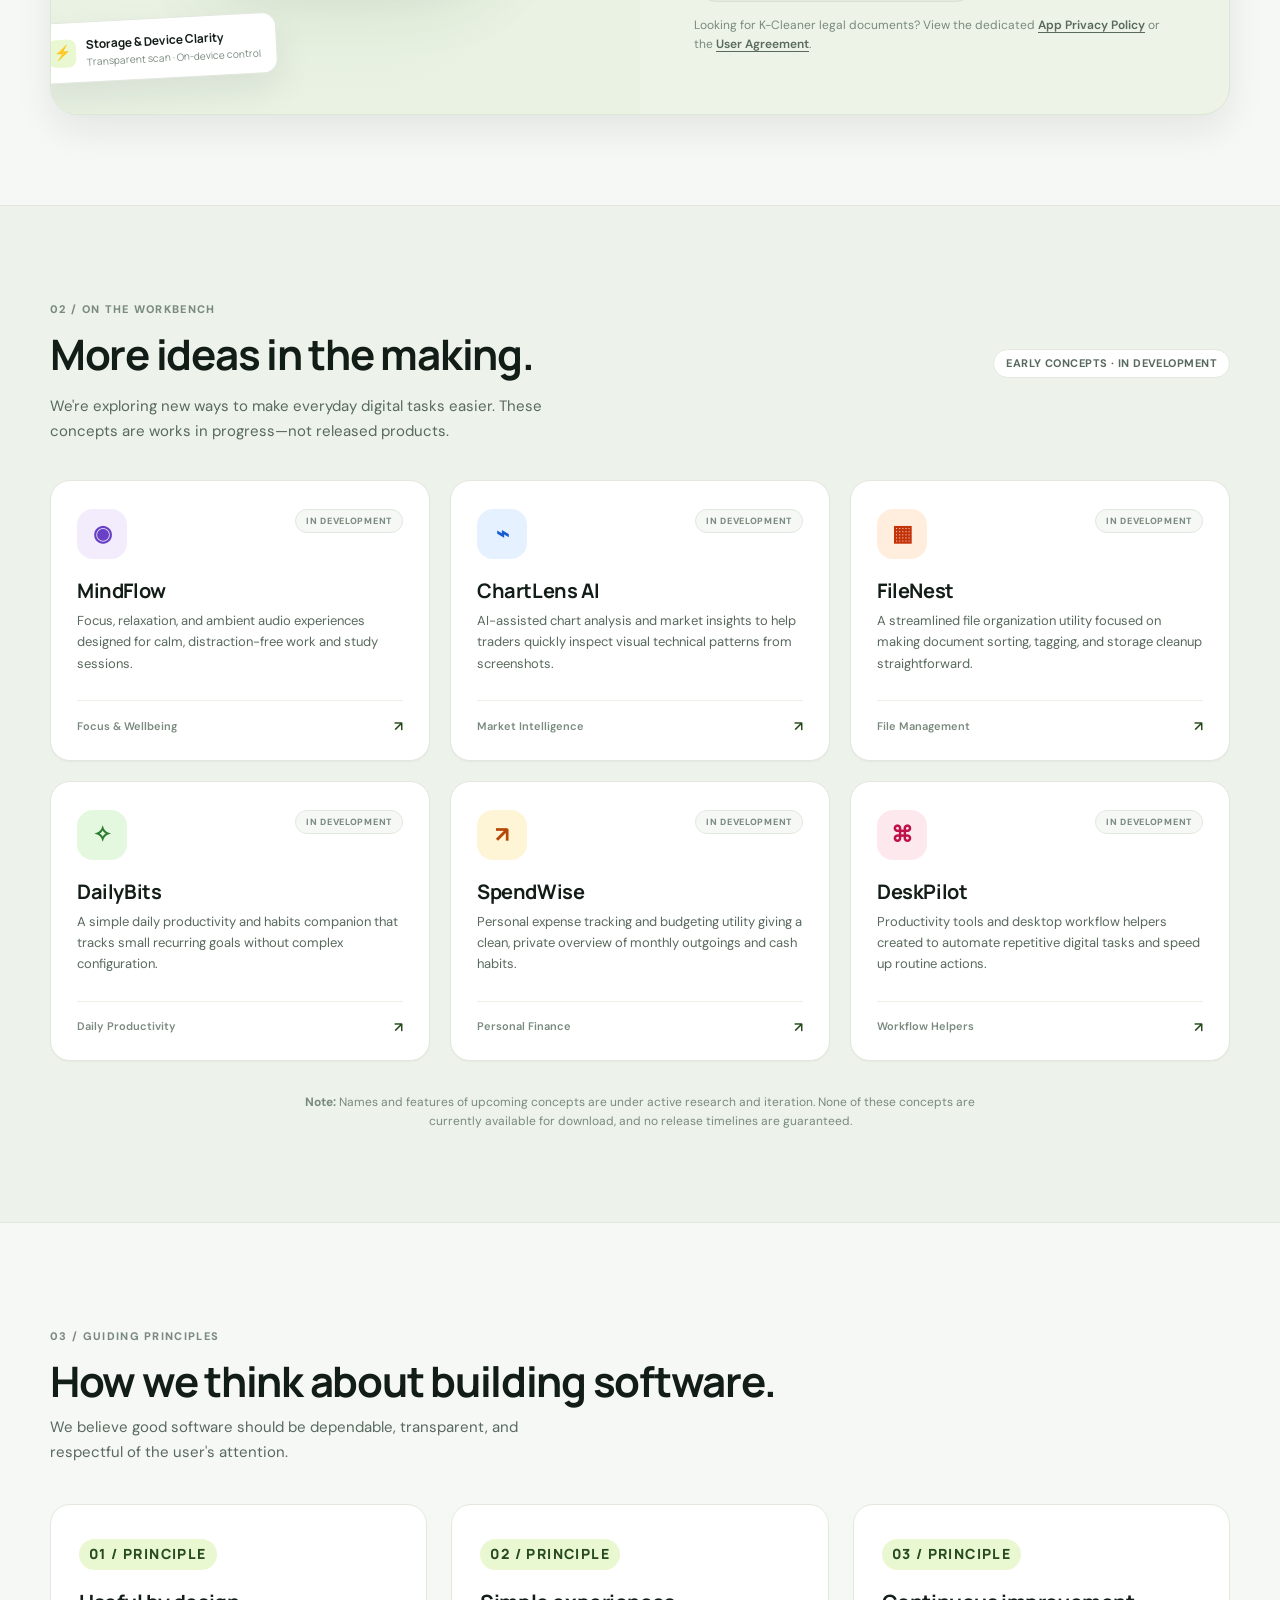
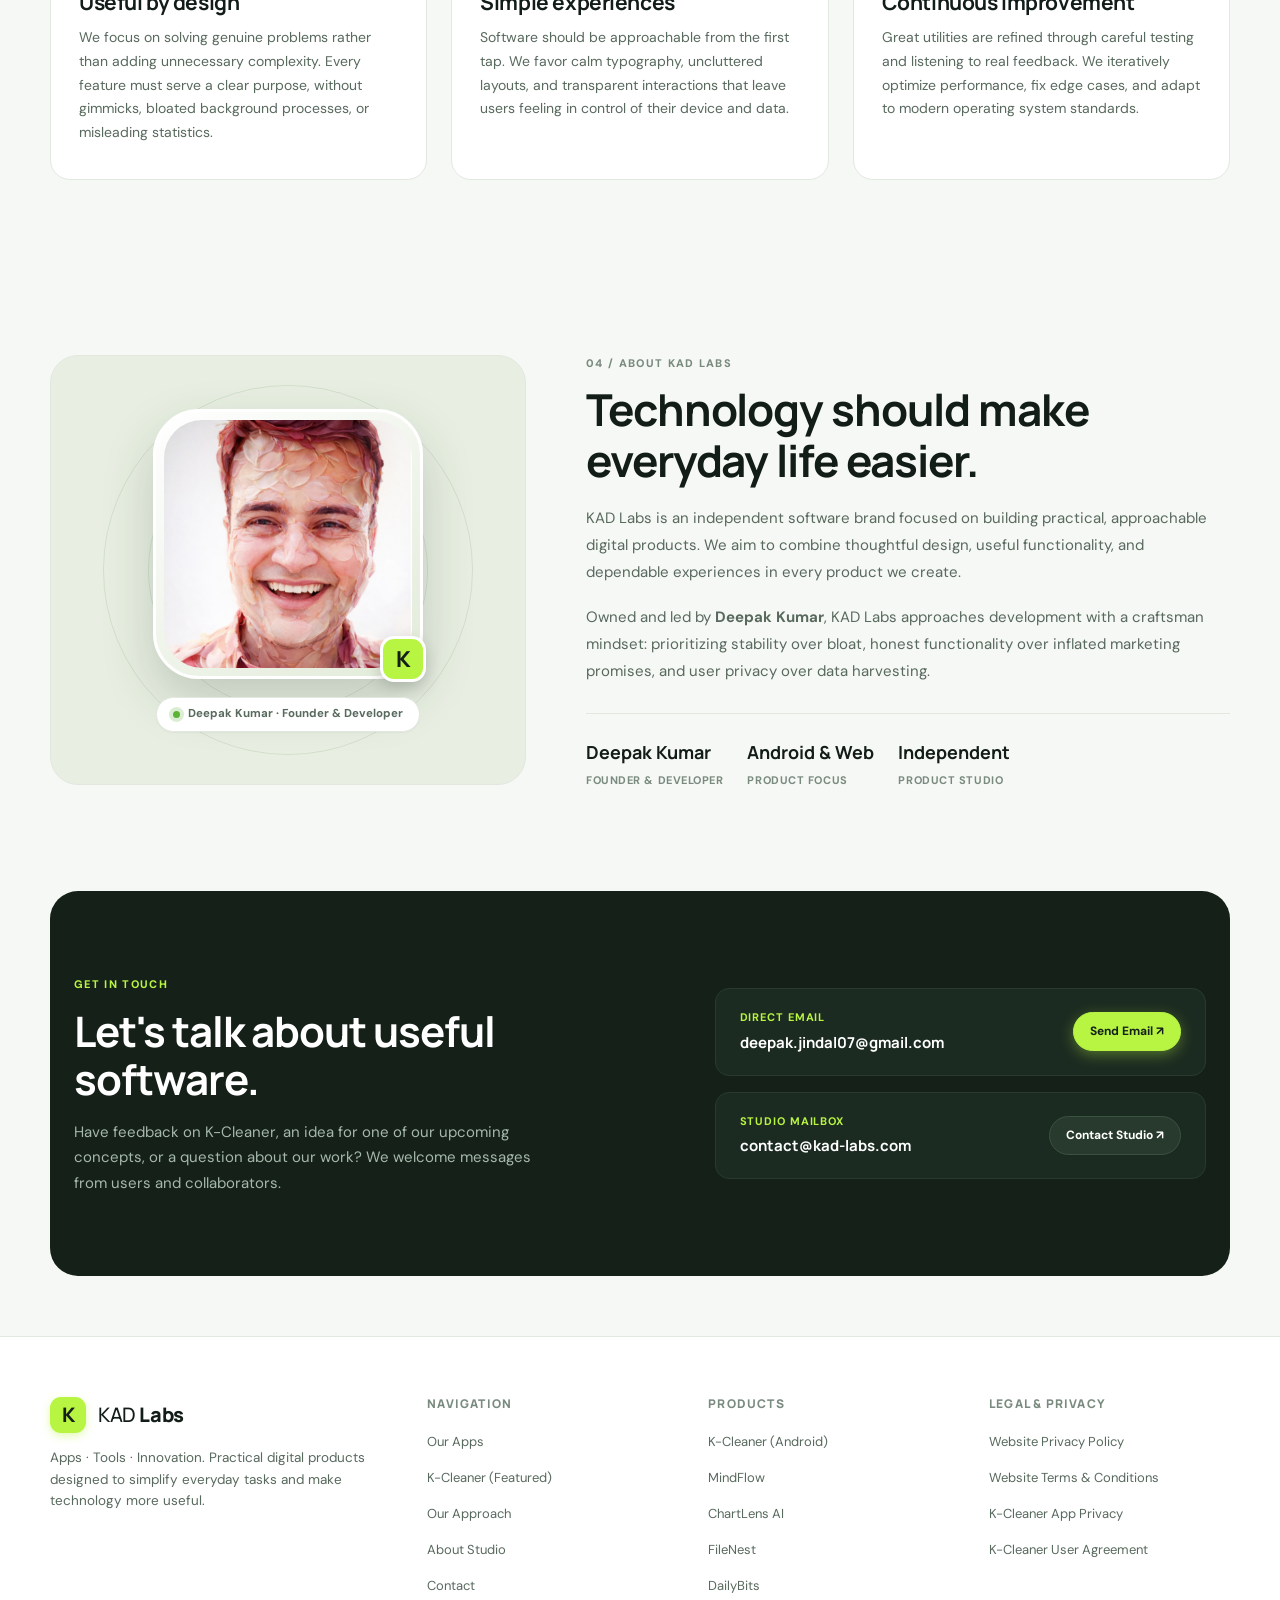
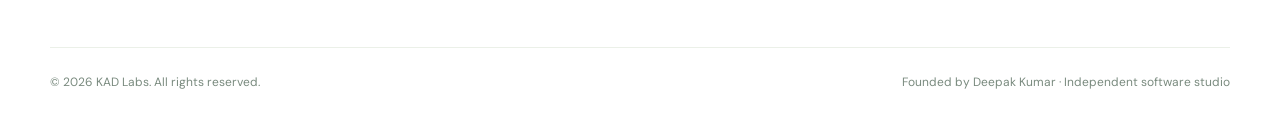
==== commit 85013294: "Design and build KAD Labs official brand website with K-Cleaner showcase, upcoming concepts, develop" ====
--- a/index.html
+++ b/index.html
@@ -3,460 +3,622 @@
 <head>
   <meta charset="UTF-8">
   <meta name="viewport" content="width=device-width, initial-scale=1.0">
-  <meta name="description" content="Privacy Policy for K-Cleaner, an Android device storage and maintenance utility developed by Deepak Kumar.">
+  <meta name="theme-color" content="#f6f8f5">
+  <meta name="description" content="KAD Labs is an independent software studio founded by Deepak Kumar. Building practical digital tools, including K-Cleaner for Android and upcoming productivity apps.">
   <meta name="author" content="Deepak Kumar">
-  <title>Privacy Policy — K-Cleaner</title>
+  <link rel="canonical" href="https://kad-labs.com/">
+
+  <!-- Open Graph / Facebook -->
+  <meta property="og:type" content="website">
+  <meta property="og:url" content="https://kad-labs.com/">
+  <meta property="og:title" content="KAD Labs — Apps · Tools · Innovation">
+  <meta property="og:description" content="Useful apps. Thoughtfully built. Discover K-Cleaner and practical digital tools crafted by KAD Labs.">
+  <meta property="og:image" content="https://kad-labs.com/assets/kcleaner-logo.png">
+
+  <!-- Twitter Card -->
+  <meta name="twitter:card" content="summary_large_image">
+  <meta name="twitter:title" content="KAD Labs — Apps · Tools · Innovation">
+  <meta name="twitter:description" content="Useful apps. Thoughtfully built. Meet K-Cleaner and explore upcoming concepts from KAD Labs.">
+  <meta name="twitter:image" content="https://kad-labs.com/assets/kcleaner-logo.png">
+
+  <title>KAD Labs — Apps · Tools · Innovation</title>
+
+  <!-- Favicon -->
+  <link rel="icon" type="image/svg+xml" href="favicon.svg">
+
+  <!-- Google Fonts -->
+  <link rel="preconnect" href="https://fonts.googleapis.com">
+  <link rel="preconnect" href="https://fonts.gstatic.com" crossorigin>
+  <link href="https://fonts.googleapis.com/css2?family=DM+Sans:ital,opsz,wght@0,9..40,400;0,9..40,500;0,9..40,600;0,9..40,700;1,9..40,400&family=Manrope:wght@500;600;700;800&display=swap" rel="stylesheet">
+
   <link rel="stylesheet" href="styles.css">
-  <style>
-    /* Inline baseline styles to ensure immediate render */
-    :root {
-      --color-primary: #1668fe;
-      --font-stack: -apple-system, BlinkMacSystemFont, "Segoe UI", Roboto, "Helvetica Neue", Arial, sans-serif;
-    }
-  </style>
+
+  <!-- JSON-LD Structured Data -->
+  <script type="application/ld+json">
+  {
+    "@context": "https://schema.org",
+    "@type": "Organization",
+    "name": "KAD Labs",
+    "url": "https://kad-labs.com",
+    "logo": "https://kad-labs.com/favicon.svg",
+    "founder": {
+      "@type": "Person",
+      "name": "Deepak Kumar"
+    },
+    "description": "Independent software and app studio creating practical utilities and digital tools.",
+    "sameAs": []
+  }
+  </script>
 </head>
 <body>
-  <!-- Top Navigation Bar -->
-  <nav class="site-nav" aria-label="Main Navigation">
-    <div class="site-nav-container">
-      <a href="index.html" class="brand-link" aria-label="K-Cleaner Home">
-        <div class="brand-icon">K</div>
-        <div class="brand-info">
-          <span class="brand-name">K-Cleaner</span>
-          <span class="brand-tagline">Storage &amp; System Utility</span>
-        </div>
+  <!-- Skip to Content for Accessibility -->
+  <a href="#main-content" class="skip-link">Skip to main content</a>
+
+  <!-- Header & Navigation -->
+  <header class="site-header">
+    <div class="wrap header-container">
+      <a href="index.html" class="brand" aria-label="KAD Labs homepage">
+        <span class="brand-mark" aria-hidden="true">K</span>
+        <span class="brand-text">KAD <b>Labs</b></span>
       </a>
-      <ul class="nav-links">
-        <li><a href="privacy-policy.html" class="nav-pill active" aria-current="page">Privacy Policy</a></li>
-        <li><a href="agreement.html" class="nav-pill inactive">User Agreement</a></li>
-      </ul>
+
+      <nav class="desktop-nav" aria-label="Main Navigation">
+        <a href="#apps" class="nav-item">Our Apps</a>
+        <a href="#featured" class="nav-item">K-Cleaner</a>
+        <a href="#approach" class="nav-item">Our Approach</a>
+        <a href="#about" class="nav-item">About</a>
+        <a href="#contact" class="nav-item">Contact</a>
+      </nav>
+
+      <div class="header-actions">
+        <a href="#apps" class="btn btn-secondary btn-sm header-cta-desktop">
+          Explore Apps <span class="btn-icon">↘</span>
+        </a>
+        <button type="button" class="mobile-toggle" aria-label="Toggle navigation menu" aria-expanded="false" aria-controls="mobile-menu">
+          <span></span>
+          <span></span>
+          <span></span>
+        </button>
+      </div>
     </div>
-  </nav>
-
-  <div class="container">
-    <header class="doc-header">
-      <span class="brand-badge">Privacy Policy</span>
-      <h1>K-Cleaner Privacy Policy</h1>
-      <div class="meta-grid">
-        <div class="meta-item"><strong>Developer:</strong> Deepak Kumar</div>
-        <div class="meta-item"><strong>Application ID:</strong> <code>com.deepak.phonecleaner</code></div>
-        <div class="meta-item"><strong>Effective Date:</strong> October 20, 2026</div>
-        <div class="meta-item"><strong>Last Updated:</strong> October 20, 2026</div>
-        <div class="meta-item"><strong>Document Version:</strong> 1.1</div>
-      </div>
-    </header>
-
-    <div class="callout">
-      <strong>Summary:</strong> K-Cleaner is an on-device storage utility. The app's own file scanning, duplicate detection, and cleanup features are designed to process data locally on your Android device. However, the app includes third-party advertising services that collect and transmit certain device and usage information as described in this policy.
+
+    <!-- Mobile Drawer -->
+    <div id="mobile-menu" class="mobile-drawer" role="dialog" aria-modal="true" aria-label="Mobile Navigation">
+      <a href="#apps">Our Apps</a>
+      <a href="#featured">K-Cleaner (Featured)</a>
+      <a href="#approach">Our Approach</a>
+      <a href="#about">About KAD Labs</a>
+      <a href="#contact">Contact</a>
+      <a href="privacy.html">Website Privacy Policy</a>
+      <a href="terms.html">Terms &amp; Conditions</a>
+      <a href="#apps" class="btn btn-primary">Explore Our Apps ↘</a>
     </div>
-
-    <!-- Table of Contents -->
-    <nav class="toc" aria-label="Table of Contents">
-      <h2>Table of Contents</h2>
-      <ol>
-        <li><a href="#overview">1. Developer &amp; App Overview</a></li>
-        <li><a href="#file-processing">2. On-Device File Processing</a></li>
-        <li><a href="#permissions">3. Android Permissions</a></li>
-        <li><a href="#usage-stats">4. Usage Access &amp; Device Insights</a></li>
-        <li><a href="#notifications">5. Notifications &amp; Reminders</a></li>
-        <li><a href="#advertising">6. Advertising (Google AdMob)</a></li>
-        <li><a href="#consent">7. Consent Management (Google UMP)</a></li>
-        <li><a href="#third-parties">8. Third-Party Services &amp; Data Sharing</a></li>
-        <li><a href="#network">9. Network Transmissions</a></li>
-        <li><a href="#retention">10. Data Retention &amp; User Controls</a></li>
-        <li><a href="#children">11. Children's Privacy</a></li>
-        <li><a href="#security">12. Security</a></li>
-        <li><a href="#changes">13. Changes &amp; Contact</a></li>
-      </ol>
-    </nav>
-
-    <main>
-      <!-- 1. Overview -->
-      <section id="overview">
-        <h2>1. Developer &amp; App Overview</h2>
+  </header>
+
+  <main id="main-content">
+    <!-- Hero Section -->
+    <section class="hero wrap" aria-labelledby="hero-heading">
+      <div class="hero-grid">
+        <div class="hero-copy">
+          <div class="eyebrow">
+            <span class="pulse-dot" aria-hidden="true"></span>
+            INDEPENDENT APP STUDIO
+          </div>
+          <h1 id="hero-heading">Useful apps.<br><span>Thoughtfully built.</span></h1>
+          <p class="hero-lead">
+            KAD Labs creates practical digital products designed to simplify everyday tasks, improve productivity, and make technology more useful.
+          </p>
+          <div class="hero-actions">
+            <a href="#apps" class="btn btn-primary">
+              Explore Our Apps <span class="btn-icon">↓</span>
+            </a>
+            <a href="#about" class="btn btn-secondary">
+              About KAD Labs <span class="btn-icon">→</span>
+            </a>
+          </div>
+          <div class="hero-trust">
+            <div class="avatar-stack" aria-hidden="true">
+              <img src="assets/deepak-kumar.png" alt="Deepak Kumar" class="hero-avatar-photo">
+              <span>✦</span>
+              <span>●</span>
+            </div>
+            <div class="trust-text">
+              <strong>Focused independent studio</strong>
+              Practical utilities built with care by Deepak Kumar.
+            </div>
+          </div>
+        </div>
+
+        <div class="hero-art" aria-label="KAD Labs visual studio composition">
+          <div class="hero-art-backdrop" aria-hidden="true"></div>
+          <div class="art-orbit art-orbit-1" aria-hidden="true">
+            <span class="orbit-dot orbit-dot-1"></span>
+            <span class="orbit-dot orbit-dot-2"></span>
+          </div>
+          <div class="art-orbit art-orbit-2" aria-hidden="true">
+            <span class="orbit-dot orbit-dot-3"></span>
+          </div>
+
+          <!-- Background Storage Optimization Metric Card -->
+          <div class="art-card card-back storage-chart-card" aria-hidden="true">
+            <div class="storage-chart-header">
+              <span class="storage-chart-title">STORAGE OPTIMIZATION</span>
+              <span class="storage-chart-pill">
+                This Week 
+                <svg width="10" height="6" viewBox="0 0 10 6" fill="none"><path d="M1 1l4 4 4-4" stroke="currentColor" stroke-width="1.5" stroke-linecap="round" stroke-linejoin="round"/></svg>
+              </span>
+            </div>
+
+            <div class="storage-chart-body">
+              <div class="chart-y-axis">
+                <span>3 GB</span>
+                <span>2 GB</span>
+                <span>1 GB</span>
+                <span>0</span>
+              </div>
+
+              <div class="chart-plot">
+                <div class="chart-grid-lines">
+                  <i></i><i></i><i></i><i></i>
+                </div>
+
+                <div class="chart-bars">
+                  <div class="chart-col">
+                    <div class="chart-bar-fill" style="height: 38%;"></div>
+                    <span class="chart-day">Mon</span>
+                  </div>
+                  <div class="chart-col">
+                    <div class="chart-bar-fill" style="height: 30%;"></div>
+                    <span class="chart-day">Tue</span>
+                  </div>
+                  <div class="chart-col">
+                    <div class="chart-bar-fill" style="height: 52%;"></div>
+                    <span class="chart-day">Wed</span>
+                  </div>
+                  <div class="chart-col col-highlight">
+                    <div class="chart-tooltip">2.4 GB</div>
+                    <div class="chart-bar-fill bar-featured" style="height: 88%;"></div>
+                    <span class="chart-day">Thu</span>
+                  </div>
+                  <div class="chart-col">
+                    <div class="chart-bar-fill" style="height: 40%;"></div>
+                    <span class="chart-day">Fri</span>
+                  </div>
+                  <div class="chart-col">
+                    <div class="chart-bar-fill" style="height: 58%;"></div>
+                    <span class="chart-day">Sat</span>
+                  </div>
+                  <div class="chart-col">
+                    <div class="chart-bar-fill" style="height: 34%;"></div>
+                    <span class="chart-day">Sun</span>
+                  </div>
+                </div>
+              </div>
+            </div>
+          </div>
+
+          <!-- Foreground K-Cleaner Spotlight Card -->
+          <div class="art-card card-front kcleaner-hero-card">
+            <div class="card-app-stage">
+              <span class="stage-bubble bubble-1" aria-hidden="true"></span>
+              <span class="stage-bubble bubble-2" aria-hidden="true"></span>
+              <span class="stage-sparkle" aria-hidden="true">✦</span>
+
+              <div class="hero-kcleaner-showcase">
+                <img src="assets/kcleaner-logo.png" alt="K-Cleaner flagship app logo" class="hero-kcleaner-logo">
+              </div>
+
+              <div class="hero-kcleaner-tag">
+                <svg class="android-icon" width="12" height="14" viewBox="0 0 24 28" fill="currentColor" aria-hidden="true">
+                  <path d="M6 18c0 .55.45 1 1 1h1v4c0 .55.45 1 1 1s1-.45 1-1v-4h6v4c0 .55.45 1 1 1s1-.45 1-1v-4h1c.55 0 1-.45 1-1V8H6v10zM3.5 8c-.83 0-1.5.67-1.5 1.5v7c0 .83.67 1.5 1.5 1.5S5 17.33 5 16.5v-7C5 8.67 4.33 8 3.5 8zm17 0c-.83 0-1.5.67-1.5 1.5v7c0 .83.67 1.5 1.5 1.5s1.5-.67 1.5-1.5v-7c0-.83-.67-1.5-1.5-1.5zm-4.97-4.84l1.3-1.3c.2-.2.2-.51 0-.71-.2-.2-.51-.2-.71 0l-1.48 1.48C13.68 2.23 12.63 2 11.5 2c-1.13 0-2.18.23-3.14.63L6.88 1.15c-.2-.2-.51-.2-.71 0-.2.2-.2.51 0 .71l1.3 1.3C5.69 4.31 4.5 6.02 4.5 8h14c0-1.98-1.19-3.69-2.97-4.84zM9 5.5c-.41 0-.75-.34-.75-.75s.34-.75.75-.75.75.34.75.75-.34.75-.75.75zm5 0c-.41 0-.75-.34-.75-.75s.34-.75.75-.75.75.34.75.75-.34.75-.75.75z"/>
+                </svg>
+                <span>FLAGSHIP APP &middot; ANDROID</span>
+              </div>
+            </div>
+
+            <div class="card-front-content">
+              <h2 class="card-front-title">K-Cleaner</h2>
+              <p class="card-front-sub">Clearer tools. Better everyday flow.</p>
+            </div>
+
+            <div class="card-front-foot">
+              <div class="card-foot-left">
+                <svg width="15" height="15" viewBox="0 0 24 24" fill="none" stroke="currentColor" stroke-width="2" stroke-linecap="round" stroke-linejoin="round" aria-hidden="true">
+                  <ellipse cx="12" cy="5" rx="9" ry="3"/>
+                  <path d="M21 12c0 1.66-4 3-9 3s-9-1.34-9-3"/>
+                  <path d="M3 5v14c0 1.66 4 3 9 3s9-1.34 9-3V5"/>
+                </svg>
+                <span>STORAGE &amp; UTILITIES</span>
+              </div>
+              <a href="#featured" class="card-foot-btn" aria-label="Explore K-Cleaner">
+                <svg width="13" height="13" viewBox="0 0 24 24" fill="none" stroke="currentColor" stroke-width="2.5" stroke-linecap="round" stroke-linejoin="round" aria-hidden="true">
+                  <path d="M5 12h14M12 5l7 7-7 7"/>
+                </svg>
+              </a>
+            </div>
+          </div>
+
+          <div class="art-badge-float">
+            <span class="badge-spark" aria-hidden="true">✦</span>
+            <span>Ideas into dependable tools</span>
+          </div>
+        </div>
+      </div>
+    </section>
+
+    <!-- Section 4.C: Featured Product — K-Cleaner -->
+    <section class="featured-section wrap" id="featured" aria-labelledby="cleaner-heading">
+      <div class="section-head">
+        <div>
+          <div class="eyebrow">01 / FLAGSHIP PRODUCT</div>
+          <h2 id="cleaner-heading" class="section-title">Meet K-Cleaner.</h2>
+        </div>
+        <span class="badge badge-lime">Android Device Utility</span>
+      </div>
+
+      <article class="featured-card">
+        <!-- Interactive Smartphone Preview Mockup -->
+        <div class="featured-visual">
+          <div class="phone-mockup-wrapper">
+            <div class="phone-frame">
+              <div class="phone-notch" aria-hidden="true"></div>
+              <div class="phone-screen">
+                <img src="assets/kcleaner-home-screen.png" alt="K-Cleaner storage dashboard showing storage metrics and utilities" loading="lazy">
+              </div>
+            </div>
+          </div>
+          <div class="phone-floating-pill">
+            <div class="pill-icon" aria-hidden="true">⚡</div>
+            <div>
+              <strong>Storage &amp; Device Clarity</strong>
+              <div style="font-size: 10px; color: var(--text-muted); font-weight: normal;">Transparent scan &middot; On-device control</div>
+            </div>
+          </div>
+        </div>
+
+        <!-- Featured Copy & Features -->
+        <div class="featured-copy">
+          <div class="featured-header-badge">
+            <span aria-hidden="true">✦</span> FEATURED PRODUCT
+          </div>
+          <h3>A cleaner phone.<br>A simpler experience.</h3>
+          <p class="featured-desc">
+            K-Cleaner helps you understand your device storage, find unnecessary files, and access useful device-management tools from one place.
+          </p>
+
+          <div class="feature-pill-grid">
+            <div class="feature-pill-item">
+              <span class="feature-check" aria-hidden="true">✓</span>
+              <span>Storage overview &amp; real-time breakdown</span>
+            </div>
+            <div class="feature-pill-item">
+              <span class="feature-check" aria-hidden="true">✓</span>
+              <span>Junk-file cleanup with transparent reporting</span>
+            </div>
+            <div class="feature-pill-item">
+              <span class="feature-check" aria-hidden="true">✓</span>
+              <span>Duplicate-file discovery &amp; review</span>
+            </div>
+            <div class="feature-pill-item">
+              <span class="feature-check" aria-hidden="true">✓</span>
+              <span>File browsing &amp; category management</span>
+            </div>
+            <div class="feature-pill-item">
+              <span class="feature-check" aria-hidden="true">✓</span>
+              <span>Battery info &amp; internet diagnostics</span>
+            </div>
+            <div class="feature-pill-item">
+              <span class="feature-check" aria-hidden="true">✓</span>
+              <span>Quick Boost &amp; device shortcuts</span>
+            </div>
+          </div>
+
+          <!-- Product Availability Status -->
+          <div class="featured-status-box">
+            <div class="status-header">
+              <span class="status-badge">CURRENT STATUS: ACTIVE TESTING</span>
+              <span style="font-size: 11px; font-weight: 700; color: var(--text-muted);">Android 8.0+</span>
+            </div>
+            <p class="status-body">
+              K-Cleaner is currently in closed testing. We report files actually cleared without inflated claims or unverified system changes. The official Google Play link will be posted here upon public release.
+            </p>
+          </div>
+
+          <div class="featured-actions">
+            <span class="btn btn-disabled" aria-disabled="true">
+              Google Play Availability Coming Soon
+            </span>
+            <a href="privacy-policy.html" class="link-arrow">
+              App Privacy Disclosures <span>→</span>
+            </a>
+          </div>
+
+          <div class="featured-legal-link">
+            Looking for K-Cleaner legal documents? View the dedicated <a href="privacy-policy.html">App Privacy Policy</a> or the <a href="agreement.html">User Agreement</a>.
+          </div>
+        </div>
+      </article>
+    </section>
+
+    <!-- Section 4.D: Our Apps / On The Workbench -->
+    <section class="upcoming-section" id="apps" aria-labelledby="apps-heading">
+      <div class="wrap">
+        <div class="section-head">
+          <div>
+            <div class="eyebrow">02 / ON THE WORKBENCH</div>
+            <h2 id="apps-heading" class="section-title">More ideas in the making.</h2>
+          </div>
+          <span class="badge">Early concepts &middot; In development</span>
+        </div>
+        <p class="section-subtitle" style="margin-top: -20px; margin-bottom: 36px;">
+          We're exploring new ways to make everyday digital tasks easier. These concepts are works in progress—not released products.
+        </p>
+
+        <div class="app-grid">
+          <!-- 1. MindFlow -->
+          <article class="app-card">
+            <div class="app-card-top">
+              <div class="app-icon icon-lilac" aria-hidden="true">◉</div>
+              <span class="app-status-tag">IN DEVELOPMENT</span>
+            </div>
+            <h3>MindFlow</h3>
+            <p>Focus, relaxation, and ambient audio experiences designed for calm, distraction-free work and study sessions.</p>
+            <div class="app-card-foot">
+              <span>Focus &amp; Wellbeing</span>
+              <span aria-hidden="true">↗</span>
+            </div>
+          </article>
+
+          <!-- 2. ChartLens AI -->
+          <article class="app-card">
+            <div class="app-card-top">
+              <div class="app-icon icon-blue" aria-hidden="true">⌁</div>
+              <span class="app-status-tag">IN DEVELOPMENT</span>
+            </div>
+            <h3>ChartLens AI</h3>
+            <p>AI-assisted chart analysis and market insights to help traders quickly inspect visual technical patterns from screenshots.</p>
+            <div class="app-card-foot">
+              <span>Market Intelligence</span>
+              <span aria-hidden="true">↗</span>
+            </div>
+          </article>
+
+          <!-- 3. FileNest -->
+          <article class="app-card">
+            <div class="app-card-top">
+              <div class="app-icon icon-peach" aria-hidden="true">▦</div>
+              <span class="app-status-tag">IN DEVELOPMENT</span>
+            </div>
+            <h3>FileNest</h3>
+            <p>A streamlined file organization utility focused on making document sorting, tagging, and storage cleanup straightforward.</p>
+            <div class="app-card-foot">
+              <span>File Management</span>
+              <span aria-hidden="true">↗</span>
+            </div>
+          </article>
+
+          <!-- 4. DailyBits -->
+          <article class="app-card">
+            <div class="app-card-top">
+              <div class="app-icon icon-green" aria-hidden="true">✧</div>
+              <span class="app-status-tag">IN DEVELOPMENT</span>
+            </div>
+            <h3>DailyBits</h3>
+            <p>A simple daily productivity and habits companion that tracks small recurring goals without complex configuration.</p>
+            <div class="app-card-foot">
+              <span>Daily Productivity</span>
+              <span aria-hidden="true">↗</span>
+            </div>
+          </article>
+
+          <!-- 5. SpendWise -->
+          <article class="app-card">
+            <div class="app-card-top">
+              <div class="app-icon icon-gold" aria-hidden="true">↗</div>
+              <span class="app-status-tag">IN DEVELOPMENT</span>
+            </div>
+            <h3>SpendWise</h3>
+            <p>Personal expense tracking and budgeting utility giving a clean, private overview of monthly outgoings and cash habits.</p>
+            <div class="app-card-foot">
+              <span>Personal Finance</span>
+              <span aria-hidden="true">↗</span>
+            </div>
+          </article>
+
+          <!-- 6. DeskPilot -->
+          <article class="app-card">
+            <div class="app-card-top">
+              <div class="app-icon icon-rose" aria-hidden="true">⌘</div>
+              <span class="app-status-tag">IN DEVELOPMENT</span>
+            </div>
+            <h3>DeskPilot</h3>
+            <p>Productivity tools and desktop workflow helpers created to automate repetitive digital tasks and speed up routine actions.</p>
+            <div class="app-card-foot">
+              <span>Workflow Helpers</span>
+              <span aria-hidden="true">↗</span>
+            </div>
+          </article>
+        </div>
+
+        <p class="workbench-disclaimer">
+          <strong>Note:</strong> Names and features of upcoming concepts are under active research and iteration. None of these concepts are currently available for download, and no release timelines are guaranteed.
+        </p>
+      </div>
+    </section>
+
+    <!-- Section 4.F: Our Approach / Values -->
+    <section class="approach-section wrap" id="approach" aria-labelledby="approach-heading">
+      <div class="section-head-stacked">
+        <div class="eyebrow">03 / GUIDING PRINCIPLES</div>
+        <h2 id="approach-heading" class="section-title">How we think about building software.</h2>
+        <p class="section-subtitle">
+          We believe good software should be dependable, transparent, and respectful of the user's attention.
+        </p>
+      </div>
+
+      <div class="values-grid">
+        <div class="value-card">
+          <span class="value-num">01 / PRINCIPLE</span>
+          <h3>Useful by design</h3>
+          <p>
+            We focus on solving genuine problems rather than adding unnecessary complexity. Every feature must serve a clear purpose, without gimmicks, bloated background processes, or misleading statistics.
+          </p>
+        </div>
+
+        <div class="value-card">
+          <span class="value-num">02 / PRINCIPLE</span>
+          <h3>Simple experiences</h3>
+          <p>
+            Software should be approachable from the first tap. We favor calm typography, uncluttered layouts, and transparent interactions that leave users feeling in control of their device and data.
+          </p>
+        </div>
+
+        <div class="value-card">
+          <span class="value-num">03 / PRINCIPLE</span>
+          <h3>Continuous improvement</h3>
+          <p>
+            Great utilities are refined through careful testing and listening to real feedback. We iteratively optimize performance, fix edge cases, and adapt to modern operating system standards.
+          </p>
+        </div>
+      </div>
+    </section>
+
+    <!-- Section 4.E: About KAD Labs -->
+    <section class="about-section wrap" id="about" aria-labelledby="about-heading">
+      <div class="about-grid">
+        <div class="about-visual">
+          <div class="about-photo-wrapper">
+            <img src="assets/deepak-kumar.png" alt="Deepak Kumar — Founder and Developer of KAD Labs" class="about-photo">
+            <div class="about-photo-brandmark" aria-hidden="true">K</div>
+          </div>
+          <div class="about-photo-tag">
+            <span class="pulse-dot" aria-hidden="true"></span>
+            <span>Deepak Kumar &middot; Founder &amp; Developer</span>
+          </div>
+        </div>
+
+        <div class="about-copy">
+          <div class="eyebrow">04 / ABOUT KAD LABS</div>
+          <h2 id="about-heading">Technology should make everyday life easier.</h2>
+          <p>
+            KAD Labs is an independent software brand focused on building practical, approachable digital products. We aim to combine thoughtful design, useful functionality, and dependable experiences in every product we create.
+          </p>
+          <p>
+            Owned and led by <strong>Deepak Kumar</strong>, KAD Labs approaches development with a craftsman mindset: prioritizing stability over bloat, honest functionality over inflated marketing promises, and user privacy over data harvesting.
+          </p>
+
+          <div class="about-meta">
+            <div class="about-meta-item">
+              <strong>Deepak Kumar</strong>
+              <span>Founder &amp; Developer</span>
+            </div>
+            <div class="about-meta-item">
+              <strong>Android &amp; Web</strong>
+              <span>Product Focus</span>
+            </div>
+            <div class="about-meta-item">
+              <strong>Independent</strong>
+              <span>Product Studio</span>
+            </div>
+          </div>
+        </div>
+      </div>
+    </section>
+
+    <!-- Section 4.G: Contact Section -->
+    <section class="contact-section wrap" id="contact" aria-labelledby="contact-heading">
+      <div class="wrap contact-inner">
+        <div class="contact-copy">
+          <div class="eyebrow">GET IN TOUCH</div>
+          <h2 id="contact-heading">Let's talk about useful software.</h2>
+          <p>
+            Have feedback on K-Cleaner, an idea for one of our upcoming concepts, or a question about our work? We welcome messages from users and collaborators.
+          </p>
+        </div>
+
+        <div class="contact-methods">
+          <!-- Primary Verified Contact Link -->
+          <div class="contact-box">
+            <div class="contact-box-info">
+              <span>Direct Email</span>
+              <strong>deepak.jindal07@gmail.com</strong>
+            </div>
+            <a href="mailto:deepak.jindal07@gmail.com?subject=Enquiry%20via%20KAD%20Labs%20Website" class="btn btn-accent btn-sm">
+              Send Email ↗
+            </a>
+          </div>
+
+          <!-- Studio Domain Mailbox Note -->
+          <div class="contact-box">
+            <div class="contact-box-info">
+              <span>Studio Mailbox</span>
+              <strong>contact@kad-labs.com</strong>
+            </div>
+            <a href="mailto:contact@kad-labs.com?subject=KAD%20Labs%20Feedback" class="btn btn-secondary btn-sm" style="color: #ffffff; background: #283a2d; border-color: #3b5240;">
+              Contact Studio ↗
+            </a>
+          </div>
+        </div>
+      </div>
+    </section>
+  </main>
+
+  <!-- Section 4.H: Footer -->
+  <footer class="site-footer">
+    <div class="wrap footer-top">
+      <div class="footer-brand-col">
+        <a href="index.html" class="brand" aria-label="KAD Labs homepage">
+          <span class="brand-mark" aria-hidden="true">K</span>
+          <span class="brand-text">KAD <b>Labs</b></span>
+        </a>
         <p>
-          This Privacy Policy explains how <strong>K-Cleaner</strong> ("the app"), developed by <strong>Deepak Kumar</strong>, handles information when you use the app on your Android device.
+          Apps &middot; Tools &middot; Innovation. Practical digital products designed to simplify everyday tasks and make technology more useful.
         </p>
-        <p>
-          K-Cleaner is an Android storage maintenance and file management utility. It helps you review storage utilization, find potential junk files, detect duplicate media, and organize files on your device.
-        </p>
-        <p>
-          This policy covers both data handled directly by the app and data collected by the third-party SDKs it includes. You are encouraged to review the linked third-party policies for complete details on their practices. For terms governing acceptable usage and liability, please review our <a href="agreement.html">User Agreement</a>.
-        </p>
-      </section>
-
-      <!-- 2. On-Device File Processing -->
-      <section id="file-processing">
-        <h2>2. On-Device File Processing</h2>
-        <p>
-          K-Cleaner's file scanning, duplicate detection, and cleanup features are designed to operate locally on your device:
-        </p>
+      </div>
+
+      <div class="footer-col">
+        <h4>Navigation</h4>
         <ul>
-          <li>
-            <strong>Local Scanning:</strong> File indexing, size calculations, folder grouping, and duplicate detection (via content hashing) are performed on your device. The app's own code does not transmit your personal files to any server.
-          </li>
-          <li>
-            <strong>User-Confirmed Deletion:</strong> Scanned junk, media, duplicates, and other shared-storage items are not deleted automatically. Those deletions require your explicit selection and confirmation (and may also require an Android system delete-consent dialog when All files access is not granted). Separately, if you tap the optional Quick Boost notification action, the app may delete only K-Cleaner's own temporary cache files under its app-specific cache directories without an additional in-app confirmation dialog.
-          </li>
-          <li>
-            <strong>Platform Boundaries:</strong> Under Android's security model, K-Cleaner cannot access or clear other apps' private internal caches or data directories (such as <code>/data/data/</code> or protected areas under <code>/Android/data/</code>). Only K-Cleaner's own cache can be cleared directly.
-          </li>
+          <li><a href="#apps">Our Apps</a></li>
+          <li><a href="#featured">K-Cleaner (Featured)</a></li>
+          <li><a href="#approach">Our Approach</a></li>
+          <li><a href="#about">About Studio</a></li>
+          <li><a href="#contact">Contact</a></li>
         </ul>
-        <p>
-          Note: While the app's own code does not upload your files, third-party SDKs included in the app may independently collect device and interaction information as described in the <a href="#advertising">Advertising</a> and <a href="#third-parties">Third-Party Services</a> sections below.
-        </p>
-      </section>
-
-      <!-- 3. Permissions -->
-      <section id="permissions">
-        <h2>3. Android Permissions</h2>
-        <p>
-          K-Cleaner requests the following Android permissions to provide its features:
-        </p>
-
-        <div class="table-wrapper">
-          <table>
-            <thead>
-              <tr>
-                <th>Permission</th>
-                <th>Purpose</th>
-                <th>If Denied</th>
-              </tr>
-            </thead>
-            <tbody>
-              <tr>
-                <td><code>MANAGE_EXTERNAL_STORAGE</code><br><small>(Android 11+)</small></td>
-                <td>Locate and allow user-confirmed deletion of non-media files across shared storage (Downloads, documents, redundant APK installers, temporary files).</td>
-                <td>App falls back to standard MediaStore scanning with reduced file visibility.</td>
-              </tr>
-              <tr>
-                <td><code>READ_MEDIA_IMAGES</code><br><code>READ_MEDIA_VIDEO</code><br><code>READ_MEDIA_AUDIO</code><br><small>(Android 13+)</small></td>
-                <td>Scan shared media for storage breakdown and duplicate detection.</td>
-                <td>Corresponding media categories remain empty in the file browser.</td>
-              </tr>
-              <tr>
-                <td><code>READ_MEDIA_VISUAL_USER_SELECTED</code><br><small>(Android 14+)</small></td>
-                <td>Allow partial photo/video access instead of full gallery access.</td>
-                <td>App respects partial selections and marks results accordingly.</td>
-              </tr>
-              <tr>
-                <td><code>READ_EXTERNAL_STORAGE</code><br><code>WRITE_EXTERNAL_STORAGE</code><br><small>(Android 10 and below)</small></td>
-                <td>Legacy file browsing and deletion on older Android versions.</td>
-                <td>Not applicable on modern Android releases.</td>
-              </tr>
-              <tr>
-                <td><code>PACKAGE_USAGE_STATS</code></td>
-                <td>Display last-used app times, per-app data usage, and process information.</td>
-                <td>Features show without timestamps; network traffic cards show unavailable.</td>
-              </tr>
-              <tr>
-                <td><code>REQUEST_DELETE_PACKAGES</code></td>
-                <td>Initiate standard system uninstall dialogs when you choose to remove an app.</td>
-                <td>Each uninstall is confirmed through the Android system dialog.</td>
-              </tr>
-              <tr>
-                <td><code>KILL_BACKGROUND_PROCESSES</code></td>
-                <td>Allow Process Explorer / Quick Boost to request that Android stop eligible background processes belonging to other apps using the standard platform API. This does not grant force-stop of protected system processes or access to other apps' private data.</td>
-                <td>Granted at install time as a normal permission; without it, background-process stopping would fail.</td>
-              </tr>
-              <tr>
-                <td><code>POST_NOTIFICATIONS</code><br><small>(Android 13+)</small></td>
-                <td>Send periodic cleaning reminders and Quick Boost notification actions.</td>
-                <td>No notifications are sent. Can be toggled in K-Cleaner's Settings.</td>
-              </tr>
-              <tr>
-                <td><code>RECEIVE_BOOT_COMPLETED</code></td>
-                <td>Reschedule cleaning reminders after device reboot, when notifications are enabled.</td>
-                <td>Reminders resume next time the app is opened.</td>
-              </tr>
-              <tr>
-                <td><code>INTERNET</code><br><code>ACCESS_NETWORK_STATE</code></td>
-                <td>Required by the Google Mobile Ads SDK (AdMob) for ad retrieval and by the app's connectivity status display.</td>
-                <td>Standard permissions.</td>
-              </tr>
-            </tbody>
-          </table>
-        </div>
-
-        <p>
-          <strong>Permissions not requested by app code:</strong> K-Cleaner does not request access to your camera, microphone, GPS/precise location sensors, contacts, call logs, SMS, calendar, or biometric data. The app does not use <code>QUERY_ALL_PACKAGES</code>.
-        </p>
-        <p>
-          <strong>Permissions merged from advertising SDKs:</strong> The Google Mobile Ads SDK may add advertising-related permissions to the installed app (for example <code>com.google.android.gms.permission.AD_ID</code> and Android Advertising Services permissions). These support advertising identifiers and Privacy Sandbox features described in the <a href="#advertising">Advertising</a> section. They are not used by K-Cleaner's file-cleaning features.
-        </p>
-      </section>
-
-      <!-- 4. Usage Access -->
-      <section id="usage-stats">
-        <h2>4. Usage Access &amp; Device Insights</h2>
-        <p>
-          When you grant the optional <strong>Usage Access</strong> permission, K-Cleaner queries standard Android platform APIs on your device:
-        </p>
+      </div>
+
+      <div class="footer-col">
+        <h4>Products</h4>
         <ul>
-          <li>
-            <strong>Last-Used Times:</strong> Queries <code>UsageStatsManager</code> to show when apps were last opened.
-          </li>
-          <li>
-            <strong>Data Usage:</strong> Queries <code>NetworkStatsManager</code> to display per-app Wi-Fi and mobile data consumption. No network packets, browsing history, or message content is intercepted or recorded.
-          </li>
-          <li>
-            <strong>Process Information &amp; Quick Boost:</strong> Lists processes using <code>UsageStatsManager</code> and/or <code>ActivityManager</code>. Per-app memory figures shown in Process Explorer are <em>estimates</em> derived from device memory-class heuristics, not precise per-process memory measurements. Quick Boost terminates eligible background processes using Android's standard <code>killBackgroundProcesses()</code> and removes only K-Cleaner's own temporary cache files (for example <code>.tmp</code>, <code>.temp</code>, or <code>cache_*</code> under the app's cache directories). Reported RAM reclaim is based on the measured change in available system memory after the operation; if no positive change can be measured, the app reports that the change was too small to measure rather than inventing a value.
-          </li>
+          <li><a href="#featured">K-Cleaner (Android)</a></li>
+          <li><a href="#apps">MindFlow</a></li>
+          <li><a href="#apps">ChartLens AI</a></li>
+          <li><a href="#apps">FileNest</a></li>
+          <li><a href="#apps">DailyBits</a></li>
         </ul>
-        <p>
-          This usage and process information is queried and displayed locally. K-Cleaner's own application code does not transmit usage histories, process lists, or file inventories over the network.
-        </p>
-      </section>
-
-      <!-- 5. Notifications -->
-      <section id="notifications">
-        <h2>5. Notifications &amp; Reminders</h2>
-        <p>
-          K-Cleaner can send optional cleaning reminder notifications:
-        </p>
+      </div>
+
+      <div class="footer-col">
+        <h4>Legal &amp; Privacy</h4>
         <ul>
-          <li><strong>Daily Limit:</strong> At most two proactive reminder notifications per local calendar day.</li>
-          <li><strong>Spacing:</strong> Proactive reminders are spaced at least four hours apart.</li>
-          <li><strong>Quiet Hours:</strong> No proactive notifications between 10:00 PM and 7:00 AM local time.</li>
-          <li><strong>Quick Boost from Notification:</strong> Tapping the Quick Boost action in a notification runs the cleanup without showing an advertisement. User-initiated Quick Boost updates do not count toward the daily proactive limit.</li>
-          <li><strong>Attribution:</strong> Notifications are labeled as coming from K-Cleaner and are not designed to imitate system security or OS alerts.</li>
-          <li><strong>User Control:</strong> You can enable or disable reminders in K-Cleaner's Settings screen or via Android system settings for the app at any time. On Android 13 and newer, posting also requires the runtime <code>POST_NOTIFICATIONS</code> permission.</li>
+          <li><a href="privacy.html">Website Privacy Policy</a></li>
+          <li><a href="terms.html">Website Terms &amp; Conditions</a></li>
+          <li><a href="privacy-policy.html">K-Cleaner App Privacy</a></li>
+          <li><a href="agreement.html">K-Cleaner User Agreement</a></li>
         </ul>
-      </section>
-
-      <!-- 6. Advertising -->
-      <section id="advertising">
-        <h2>6. Advertising (Google AdMob)</h2>
-        <p>
-          K-Cleaner is ad-supported and does not charge subscription fees. The app includes the <strong>Google Mobile Ads SDK (AdMob)</strong> version 23.6.0 (<code>play-services-ads</code>).
-        </p>
-        <p>
-          According to <a href="https://developers.google.com/admob/android/privacy/play-data-disclosure" target="_blank" rel="noopener noreferrer">Google's Play data disclosure documentation for the Google Mobile Ads SDK</a> (reviewed against the published disclosure for recent SDK releases; this app currently depends on <code>play-services-ads</code> 23.6.0), AdMob automatically collects and may share the following categories of information for advertising, analytics, and fraud prevention:
-        </p>
-
-        <div class="table-wrapper">
-          <table>
-            <thead>
-              <tr>
-                <th>Data Category</th>
-                <th>Information</th>
-                <th>Purpose</th>
-              </tr>
-            </thead>
-            <tbody>
-              <tr>
-                <td><strong>Approximate Location</strong></td>
-                <td>Derived from IP address</td>
-                <td>Advertising, fraud prevention</td>
-              </tr>
-              <tr>
-                <td><strong>User Interactions</strong></td>
-                <td>Ad views, clicks, impressions, in-app interactions related to ads</td>
-                <td>Advertising, analytics</td>
-              </tr>
-              <tr>
-                <td><strong>Diagnostics</strong></td>
-                <td>Crash logs, ad performance data, SDK diagnostic signals</td>
-                <td>Analytics, developer communications</td>
-              </tr>
-              <tr>
-                <td><strong>Device &amp; Other Identifiers</strong></td>
-                <td>Android Advertising ID, App Set ID, device model, OS version, screen dimensions</td>
-                <td>Advertising, analytics, fraud prevention</td>
-              </tr>
-            </tbody>
-          </table>
-        </div>
-
-        <p>
-          This data is collected and transmitted by the Google Mobile Ads SDK and is subject to Google's own retention and processing practices. Google states that user data collected by the Google Mobile Ads SDK is encrypted in transit using TLS. Ad delivery generally requires this SDK activity and cannot be selectively disabled within the app while ads remain enabled, though you can manage advertising preferences as described in the <a href="#retention">User Controls</a> section.
-        </p>
-        <p>
-          The AdMob SDK also transitively includes the <code>play-services-measurement-sdk-api</code> library (used internally by Google Ads) and the <code>ads-adservices</code> library (for Android Privacy Sandbox support). These components may process additional signals as part of Google's advertising infrastructure.
-        </p>
-        <p>
-          For full details on Google's data practices, see:
-        </p>
-        <ul>
-          <li><a href="https://policies.google.com/privacy" target="_blank" rel="noopener noreferrer">Google Privacy Policy</a></li>
-          <li><a href="https://policies.google.com/technologies/ads" target="_blank" rel="noopener noreferrer">How Google Uses Information from Sites or Apps That Use Our Services</a></li>
-        </ul>
-      </section>
-
-      <!-- 7. Consent Management -->
-      <section id="consent">
-        <h2>7. Consent Management (Google UMP)</h2>
-        <p>
-          K-Cleaner includes the <strong>Google User Messaging Platform (UMP) SDK</strong> version 3.1.0 for managing advertising consent where required by applicable law (such as in the European Economic Area under the GDPR, or in certain US states).
-        </p>
-        <ul>
-          <li>
-            <strong>Consent Dialog:</strong> Where legally required, a consent form is presented before personalized advertisements are served.
-          </li>
-          <li>
-            <strong>Ad Initialization Gating:</strong> The app checks consent status before requesting ads. If consent has not been gathered or is not required for your region, the SDK determines the appropriate ad behavior.
-          </li>
-          <li>
-            <strong>Updating Consent:</strong> The current version of K-Cleaner does not provide a dedicated in-app button to re-open the consent form after initial presentation. To reset your consent preferences, you can clear the app's storage via <em>Android Settings &gt; Apps &gt; K-Cleaner &gt; Storage &gt; Clear Data</em>, which will cause the consent dialog to appear again on next launch. You can also manage ad personalization at the device level via <em>Android Settings &gt; Google &gt; Ads</em>.
-          </li>
-        </ul>
-      </section>
-
-      <!-- 8. Third-Party Services -->
-      <section id="third-parties">
-        <h2>8. Third-Party Services &amp; Data Sharing</h2>
-        <p>
-          K-Cleaner does not sell or rent your personal information. The app includes the following third-party services:
-        </p>
-
-        <div class="table-wrapper">
-          <table>
-            <thead>
-              <tr>
-                <th>Service</th>
-                <th>Provider</th>
-                <th>Purpose</th>
-                <th>Policy</th>
-              </tr>
-            </thead>
-            <tbody>
-              <tr>
-                <td>Google Mobile Ads (AdMob)</td>
-                <td>Google LLC</td>
-                <td>Banner and interstitial ad delivery; ad performance measurement</td>
-                <td><a href="https://policies.google.com/privacy" target="_blank" rel="noopener noreferrer">Google Privacy Policy</a></td>
-              </tr>
-              <tr>
-                <td>User Messaging Platform (UMP)</td>
-                <td>Google LLC</td>
-                <td>Consent gathering for advertising under applicable regulations</td>
-                <td><a href="https://policies.google.com/technologies/ads" target="_blank" rel="noopener noreferrer">Google Advertising Technologies</a></td>
-              </tr>
-            </tbody>
-          </table>
-        </div>
-
-        <p>
-          The AdMob SDK includes transitive dependencies (<code>play-services-measurement-sdk-api</code>, <code>play-services-appset</code>, <code>ads-adservices</code>) that are part of Google's advertising infrastructure. These components may collect or process data under Google's policies.
-        </p>
-        <p>
-          Based on the current dependency tree, the app does not include Firebase Analytics, Crashlytics, Facebook/Meta SDKs, or other commercial analytics or tracking libraries. If this changes in future updates, this policy will be revised accordingly.
-        </p>
-      </section>
-
-      <!-- 9. Network Transmissions -->
-      <section id="network">
-        <h2>9. Network Transmissions</h2>
-        <p>
-          K-Cleaner's own application code does not operate backend servers or transmit your files, file lists, or scan results over the network.
-        </p>
-        <p>
-          Network communication from the app includes:
-        </p>
-        <ol>
-          <li>Ad requests and impression reporting through the Google Mobile Ads SDK.</li>
-          <li>Consent verification through the Google UMP SDK.</li>
-          <li>Any additional network activity initiated by Google's advertising infrastructure and its transitive dependencies.</li>
-        </ol>
-        <p>
-          According to Google's published Mobile Ads data disclosure, user data collected by the Google Mobile Ads SDK is encrypted in transit using the Transport Layer Security (TLS) protocol. K-Cleaner does not implement custom cleartext networking for its own features.
-        </p>
-      </section>
-
-      <!-- 10. Data Retention & User Controls -->
-      <section id="retention">
-        <h2>10. Data Retention &amp; User Controls</h2>
-        <p>
-          K-Cleaner's own local data consists of app preferences stored in Android's private <code>SharedPreferences</code> (theme, language, notification toggle, onboarding status, notification rate-limiter counters). You can manage your data in the following ways:
-        </p>
-        <ul>
-          <li>
-            <strong>Revoking Permissions:</strong> Revoke any granted permission at any time via <em>Android Settings &gt; Apps &gt; K-Cleaner &gt; Permissions</em>.
-          </li>
-          <li>
-            <strong>Clearing App Data:</strong> Clear all local preferences and cached data via <em>Android Settings &gt; Apps &gt; K-Cleaner &gt; Storage &gt; Clear Data</em>. This also resets your advertising consent status.
-          </li>
-          <li>
-            <strong>Uninstalling:</strong> Uninstalling K-Cleaner removes all locally stored preferences and cache files from your device.
-          </li>
-          <li>
-            <strong>Advertising ID:</strong> You can reset or delete your device's Google Advertising ID via <em>Android Settings &gt; Google &gt; Ads</em>. This does not affect data already collected by Google.
-          </li>
-          <li>
-            <strong>Ad Personalization:</strong> You can opt out of ad personalization via your Android device settings. Note that opting out does not prevent ads from being shown; it affects whether ads are personalized.
-          </li>
-        </ul>
-        <p>
-          Data collected and retained by third-party services (Google AdMob, UMP) is subject to their own retention and deletion practices. Refer to <a href="https://policies.google.com/privacy" target="_blank" rel="noopener noreferrer">Google's Privacy Policy</a> for details.
-        </p>
-      </section>
-
-      <!-- 11. Children's Privacy -->
-      <section id="children">
-        <h2>11. Children's Privacy</h2>
-        <p>
-          K-Cleaner is a general-purpose storage utility. It is not designed for or directed at children. The app has not been configured to serve child-directed ads through AdMob, and the app's advertising consent flow does not include age-gating.
-        </p>
-        <p>
-          If you are a parent or guardian and have concerns about information that may have been collected through the app's advertising services, please contact us at the address below.
-        </p>
-      </section>
-
-      <!-- 12. Security -->
-      <section id="security">
-        <h2>12. Security</h2>
-        <p>
-          K-Cleaner takes the following measures to protect the app's integrity:
-        </p>
-        <ul>
-          <li>The app's file processing is designed to operate locally, reducing the surface area for remote data exposure from the app's own code.</li>
-          <li>Internal components such as broadcast receivers and the <code>FileProvider</code> are configured with <code>android:exported="false"</code> to prevent unauthorized access from other apps.</li>
-          <li>Android's application sandbox isolates K-Cleaner's private storage from other installed applications.</li>
-          <li>According to Google's documentation, Google Mobile Ads SDK user-data transmissions use TLS in transit.</li>
-        </ul>
-        <p>
-          No method of electronic storage or transmission is completely secure, and this policy does not guarantee absolute security. We encourage you to keep your device's operating system updated.
-        </p>
-      </section>
-
-      <!-- 13. Changes & Contact -->
-      <section id="changes">
-        <h2>13. Changes &amp; Contact</h2>
-        <p>
-          This Privacy Policy may be updated when app features, included SDKs, or applicable requirements change. The "Last Updated" date at the top of this page will be revised when changes are published. We encourage you to review this page periodically.
-        </p>
-
-        <h3>Contact</h3>
-        <p>
-          If you have questions or concerns about this Privacy Policy or K-Cleaner's data practices, you can contact the developer:
-        </p>
-
-        <div class="contact-box">
-          <p><strong>Developer:</strong> Deepak Kumar</p>
-          <p><strong>Application:</strong> K-Cleaner (<code>com.deepak.phonecleaner</code>)</p>
-          <p><strong>Email:</strong> <a href="mailto:deepak.jindal07@gmail.com">deepak.jindal07@gmail.com</a></p>
-          <p><strong>WhatsApp Support:</strong> <a href="https://wa.me/918800468480" target="_blank" rel="noopener noreferrer">+91 8800468480</a></p>
-        </div>
-      </section>
-    </main>
-
-    <!-- Footer -->
-    <footer class="doc-footer">
-      <div class="footer-content">
-        <div>
-          <p><strong>K-Cleaner Privacy Policy</strong> • Version 1.1</p>
-          <p>Effective Date: October 20, 2026 • Developed by Deepak Kumar</p>
-          <p>&copy; 2026 Deepak Kumar. All rights reserved.</p>
-        </div>
-        <div>
-          <ul class="footer-links">
-            <li><a href="privacy-policy.html">Privacy Policy</a></li>
-            <li><a href="agreement.html">User Agreement</a></li>
-            <li><a href="mailto:deepak.jindal07@gmail.com">Contact Support</a></li>
-          </ul>
-        </div>
-      </div>
-    </footer>
-  </div>
+      </div>
+    </div>
+
+    <div class="wrap footer-bottom">
+      <div>
+        &copy; <span id="year">2026</span> KAD Labs. All rights reserved.
+      </div>
+      <div>
+        Founded by Deepak Kumar &middot; Independent software studio
+      </div>
+    </div>
+  </footer>
+
+  <script src="script.js"></script>
 </body>
 </html>
--- a/styles.css
+++ b/styles.css
@@ -1,66 +1,80 @@
+/* ==========================================================================
+   KAD Labs — Design System & Stylesheet
+   Brand: KAD Labs (kad-labs.com)
+   Tagline: Apps · Tools · Innovation
+   Founder: Deepak Kumar
+   ========================================================================== */
+
 :root {
-  --color-bg: #f8fafc;
-  --color-surface: #ffffff;
-  --color-surface-subtle: #f1f5f9;
-  --color-border: #e2e8f0;
-  --color-border-subtle: #edf2f7;
-  --color-text-main: #0f172a;
-  --color-text-muted: #334155;
-  --color-text-subtle: #64748b;
-  --color-primary: #1668fe;
-  --color-primary-dark: #0f4ec2;
-  --color-primary-light: #eff6ff;
-  --color-primary-border: #bfdbfe;
-  --color-accent-badge: #e0edff;
-  --color-code-bg: #f1f5f9;
-  --color-code-text: #b91c1c;
-  --color-code-border: #e2e8f0;
-  --color-table-header: #f8fafc;
-  --color-table-stripe: #fcfdfe;
-  --color-table-hover: #f1f7ff;
-  --color-nav-bg: rgba(255, 255, 255, 0.92);
-  --color-nav-border: #e2e8f0;
-  --color-card-shadow: 0 4px 6px -1px rgba(15, 23, 42, 0.05), 0 2px 4px -2px rgba(15, 23, 42, 0.05);
-  --color-banner-bg: #eff6ff;
-  --color-banner-border: #93c5fd;
-  --color-banner-text: #1e40af;
-  --radius-sm: 6px;
-  --radius-md: 10px;
-  --radius-lg: 14px;
-  --font-stack: -apple-system, BlinkMacSystemFont, "Segoe UI", Roboto, "Helvetica Neue", Arial, sans-serif;
-}
-
-@media (prefers-color-scheme: dark) {
-  :root {
-    --color-bg: #0b1120;
-    --color-surface: #131d31;
-    --color-surface-subtle: #1a263d;
-    --color-border: #22324e;
-    --color-border-subtle: #1c2b42;
-    --color-text-main: #f8fafc;
-    --color-text-muted: #cbd5e1;
-    --color-text-subtle: #94a3b8;
-    --color-primary: #3b82f6;
-    --color-primary-dark: #60a5fa;
-    --color-primary-light: #172554;
-    --color-primary-border: #1e3a8a;
-    --color-accent-badge: #1e293b;
-    --color-code-bg: #1e293b;
-    --color-code-text: #f87171;
-    --color-code-border: #334155;
-    --color-table-header: #172237;
-    --color-table-stripe: #121b2d;
-    --color-table-hover: #1e2d48;
-    --color-nav-bg: rgba(11, 17, 32, 0.92);
-    --color-nav-border: #1e293b;
-    --color-card-shadow: 0 4px 6px -1px rgba(0, 0, 0, 0.3);
-    --color-banner-bg: #172554;
-    --color-banner-border: #1e40af;
-    --color-banner-text: #bfdbfe;
-  }
-}
-
-* {
+  /* Core Color Palette */
+  --bg-main: #f6f8f5;
+  --bg-card: #ffffff;
+  --bg-card-subtle: #f0f4ee;
+  --bg-card-muted: #e9efe7;
+  --bg-dark: #142018;
+  --bg-dark-card: #1c2b21;
+  --bg-dark-hover: #263a2d;
+
+  /* Accent Colors */
+  --accent-lime: #b8f542;
+  --accent-lime-bright: #c8ff54;
+  --accent-lime-soft: #eaf8d1;
+  --accent-lime-dark: #274b1e;
+  --accent-pine: #284431;
+
+  /* Text & Ink */
+  --text-main: #131d17;
+  --text-secondary: #58695d;
+  --text-muted: #798a7e;
+  --text-inverse: #f4f7f4;
+  --text-inverse-muted: #a6b8ab;
+
+  /* Borders & Lines */
+  --border-light: #e2e8df;
+  --border-subtle: #ebf0e8;
+  --border-dark: #283a2d;
+
+  /* App Category Accents */
+  --tint-lilac-bg: #f2ecfd;
+  --tint-lilac-fg: #6941c6;
+  --tint-blue-bg: #e5f1ff;
+  --tint-blue-fg: #175cd3;
+  --tint-peach-bg: #ffeedd;
+  --tint-peach-fg: #c4320a;
+  --tint-green-bg: #e3f8df;
+  --tint-green-fg: #2e7d32;
+  --tint-gold-bg: #fef4d6;
+  --tint-gold-fg: #b54708;
+  --tint-rose-bg: #fde8ee;
+  --tint-rose-fg: #c01048;
+
+  /* Typography */
+  --font-body: 'DM Sans', -apple-system, BlinkMacSystemFont, 'Segoe UI', Roboto, Helvetica, Arial, sans-serif;
+  --font-display: 'Manrope', -apple-system, BlinkMacSystemFont, 'Segoe UI', Roboto, sans-serif;
+
+  /* Shadows */
+  --shadow-sm: 0 1px 2px rgba(18, 30, 22, 0.04);
+  --shadow-md: 0 4px 14px rgba(18, 30, 22, 0.06);
+  --shadow-lg: 0 16px 36px rgba(18, 30, 22, 0.08);
+  --shadow-xl: 0 24px 60px rgba(18, 30, 22, 0.12);
+  --shadow-phone: 0 25px 60px -10px rgba(15, 28, 20, 0.28);
+
+  /* Layout */
+  --wrap-max: 1180px;
+  --wrap-pad: 24px;
+  --header-height: 76px;
+  --radius-sm: 8px;
+  --radius-md: 14px;
+  --radius-lg: 20px;
+  --radius-xl: 28px;
+  --radius-full: 9999px;
+
+  /* Transitions */
+  --ease: cubic-bezier(0.16, 1, 0.3, 1);
+}
+
+/* Base Reset & Box Sizing */
+*, *::before, *::after {
   box-sizing: border-box;
   margin: 0;
   padding: 0;
@@ -68,35 +82,1683 @@
 
 html {
   scroll-behavior: smooth;
+  scroll-padding-top: calc(var(--header-height) + 20px);
+  -webkit-font-smoothing: antialiased;
+  -moz-osx-font-smoothing: grayscale;
+}
+
+body {
+  background-color: var(--bg-main);
+  color: var(--text-main);
+  font-family: var(--font-body);
+  font-size: 15px;
+  line-height: 1.6;
+  overflow-x: hidden;
+  position: relative;
+}
+
+/* Accessibility: Skip to Content */
+.skip-link {
+  position: absolute;
+  top: -60px;
+  left: 20px;
+  background: var(--bg-dark);
+  color: var(--accent-lime);
+  padding: 10px 18px;
+  border-radius: var(--radius-sm);
+  font-weight: 700;
+  font-size: 13px;
+  z-index: 9999;
+  transition: top 0.2s var(--ease);
+  text-decoration: none;
+}
+.skip-link:focus {
+  top: 15px;
+  outline: 2px solid var(--accent-lime);
+}
+
+/* Focus Styling */
+:focus-visible {
+  outline: 2px solid var(--accent-lime-dark);
+  outline-offset: 3px;
+}
+
+/* Selection */
+::selection {
+  background-color: var(--accent-lime);
+  color: var(--text-main);
+}
+
+/* Typography Defaults */
+h1, h2, h3, h4, h5, h6 {
+  font-family: var(--font-display);
+  color: var(--text-main);
+  font-weight: 700;
+  letter-spacing: -0.025em;
+  line-height: 1.15;
+}
+
+p {
+  color: var(--text-secondary);
+}
+
+a {
+  color: inherit;
+  text-decoration: none;
+  transition: color 0.2s ease, opacity 0.2s ease;
+}
+
+img {
+  max-width: 100%;
+  height: auto;
+  display: block;
+}
+
+/* Containers */
+.wrap {
+  width: min(var(--wrap-max), calc(100% - (var(--wrap-pad) * 2)));
+  margin-inline: auto;
+}
+
+/* Shared Components & Badges */
+.eyebrow {
+  display: inline-flex;
+  align-items: center;
+  gap: 8px;
+  font-size: 11px;
+  letter-spacing: 0.12em;
+  font-weight: 800;
+  text-transform: uppercase;
+  color: var(--text-muted);
+}
+
+.pulse-dot {
+  width: 7px;
+  height: 7px;
+  border-radius: 50%;
+  background: #5db336;
+  box-shadow: 0 0 0 4px rgba(93, 179, 54, 0.22);
+  display: inline-block;
+  animation: pulse-ring 2.5s infinite;
+}
+
+@keyframes pulse-ring {
+  0% { box-shadow: 0 0 0 0 rgba(93, 179, 54, 0.4); }
+  70% { box-shadow: 0 0 0 6px rgba(93, 179, 54, 0); }
+  100% { box-shadow: 0 0 0 0 rgba(93, 179, 54, 0); }
+}
+
+.section-head {
+  display: flex;
+  justify-content: space-between;
+  align-items: flex-end;
+  gap: 24px;
+  margin-bottom: 36px;
+}
+
+.section-head-stacked {
+  margin-bottom: 40px;
+}
+
+.section-title {
+  font-size: clamp(28px, 3.8vw, 42px);
+  letter-spacing: -0.03em;
+  margin-top: 10px;
+  line-height: 1.15;
+}
+
+.section-subtitle {
+  font-size: 15px;
+  color: var(--text-secondary);
+  max-width: 540px;
+  margin-top: 10px;
+  line-height: 1.65;
+}
+
+.badge {
+  display: inline-flex;
+  align-items: center;
+  gap: 6px;
+  padding: 5px 12px;
+  border-radius: var(--radius-full);
+  font-size: 11px;
+  font-weight: 700;
+  letter-spacing: 0.04em;
+  text-transform: uppercase;
+  border: 1px solid var(--border-light);
+  background: var(--bg-card);
+  color: var(--text-secondary);
+}
+
+.badge-lime {
+  background: var(--accent-lime-soft);
+  color: var(--accent-lime-dark);
+  border-color: rgba(93, 179, 54, 0.25);
+}
+
+/* Buttons */
+.btn {
+  display: inline-flex;
+  align-items: center;
+  justify-content: center;
+  gap: 10px;
+  padding: 12px 22px;
+  border-radius: var(--radius-full);
+  font-size: 13px;
+  font-weight: 700;
+  cursor: pointer;
+  border: 1px solid transparent;
+  transition: all 0.22s var(--ease);
+  white-space: nowrap;
+}
+
+.btn:hover {
+  transform: translateY(-2px);
+}
+
+.btn-primary {
+  background: var(--bg-dark);
+  color: #ffffff;
+  border-color: var(--bg-dark);
+  box-shadow: 0 6px 18px rgba(20, 32, 24, 0.15);
+}
+.btn-primary:hover {
+  background: #25392b;
+  border-color: #25392b;
+  box-shadow: 0 8px 24px rgba(20, 32, 24, 0.22);
+}
+
+.btn-accent {
+  background: var(--accent-lime);
+  color: var(--bg-dark);
+  border-color: var(--accent-lime);
+  box-shadow: 0 4px 14px rgba(184, 245, 66, 0.35);
+}
+.btn-accent:hover {
+  background: var(--accent-lime-bright);
+  box-shadow: 0 6px 20px rgba(184, 245, 66, 0.5);
+}
+
+.btn-secondary {
+  background: var(--bg-card);
+  color: var(--text-main);
+  border-color: var(--border-light);
+  box-shadow: var(--shadow-sm);
+}
+.btn-secondary:hover {
+  background: #fafcf9;
+  border-color: #cbd4c7;
+}
+
+.btn-disabled {
+  background: #e4ebe0;
+  color: #647567;
+  border-color: #d8e1d4;
+  cursor: not-allowed;
+  transform: none !important;
+  box-shadow: none !important;
+}
+
+.btn-sm {
+  padding: 9px 16px;
+  font-size: 12px;
+}
+
+.btn-icon {
+  font-size: 15px;
+  line-height: 1;
+}
+
+.link-arrow {
+  display: inline-flex;
+  align-items: center;
+  gap: 6px;
+  font-weight: 700;
+  font-size: 13px;
+  color: var(--text-main);
+}
+.link-arrow span {
+  transition: transform 0.2s var(--ease);
+}
+.link-arrow:hover span {
+  transform: translateX(4px);
+}
+.link-arrow:hover {
+  color: var(--accent-lime-dark);
+}
+
+/* ==========================================================================
+   Header & Navigation
+   ========================================================================== */
+.site-header {
+  position: sticky;
+  top: 0;
+  height: var(--header-height);
+  background: rgba(246, 248, 245, 0.88);
+  backdrop-filter: blur(14px);
+  -webkit-backdrop-filter: blur(14px);
+  border-bottom: 1px solid var(--border-light);
+  z-index: 1000;
+  transition: background-color 0.2s ease, border-color 0.2s ease;
+}
+
+.header-container {
+  height: 100%;
+  display: flex;
+  align-items: center;
+  justify-content: space-between;
+  gap: 20px;
+}
+
+.brand {
+  display: inline-flex;
+  align-items: center;
+  gap: 12px;
+  font-family: var(--font-display);
+  font-size: 20px;
+  font-weight: 500;
+  letter-spacing: -0.02em;
+  color: var(--text-main);
+}
+
+.brand-mark {
+  width: 36px;
+  height: 36px;
+  border-radius: 11px;
+  background: var(--accent-lime);
+  display: grid;
+  place-items: center;
+  font-weight: 800;
+  font-size: 20px;
+  color: var(--bg-dark);
+  box-shadow: 0 3px 8px rgba(184, 245, 66, 0.4);
+  transition: transform 0.2s var(--ease);
+}
+
+.brand:hover .brand-mark {
+  transform: rotate(-4deg) scale(1.05);
+}
+
+.brand-text b {
+  font-weight: 800;
+}
+
+.desktop-nav {
+  display: flex;
+  align-items: center;
+  gap: 32px;
+}
+
+.desktop-nav a {
+  font-size: 13.5px;
+  font-weight: 600;
+  color: var(--text-secondary);
+  position: relative;
+  padding: 6px 0;
+}
+
+.desktop-nav a:hover {
+  color: var(--text-main);
+}
+
+.desktop-nav a.active {
+  color: var(--text-main);
+}
+.desktop-nav a.active::after {
+  content: "";
+  position: absolute;
+  bottom: 0;
+  left: 0;
+  width: 100%;
+  height: 2px;
+  background: var(--accent-lime-dark);
+  border-radius: 2px;
+}
+
+.header-actions {
+  display: flex;
+  align-items: center;
+  gap: 12px;
+}
+
+.mobile-toggle {
+  display: none;
+  background: none;
+  border: 1px solid var(--border-light);
+  border-radius: var(--radius-sm);
+  width: 40px;
+  height: 40px;
+  cursor: pointer;
+  padding: 8px;
+  flex-direction: column;
+  justify-content: space-around;
+  align-items: center;
+}
+
+.mobile-toggle span {
+  display: block;
+  width: 20px;
+  height: 2px;
+  background: var(--text-main);
+  border-radius: 2px;
+  transition: transform 0.25s ease, opacity 0.25s ease;
+}
+
+.mobile-toggle.active span:nth-child(1) {
+  transform: translateY(6px) rotate(45deg);
+}
+.mobile-toggle.active span:nth-child(2) {
+  opacity: 0;
+}
+.mobile-toggle.active span:nth-child(3) {
+  transform: translateY(-6px) rotate(-45deg);
+}
+
+.mobile-drawer {
+  display: none;
+  position: fixed;
+  top: var(--header-height);
+  left: 0;
+  right: 0;
+  background: var(--bg-main);
+  border-bottom: 1px solid var(--border-light);
+  padding: 24px;
+  flex-direction: column;
+  gap: 18px;
+  box-shadow: var(--shadow-xl);
+  z-index: 999;
+}
+
+.mobile-drawer.open {
+  display: flex;
+}
+
+.mobile-drawer a {
   font-size: 16px;
-  background-color: var(--color-bg);
-  color: var(--color-text-main);
-}
-
-body {
-  font-family: var(--font-stack);
+  font-weight: 600;
+  color: var(--text-main);
+  padding: 8px 0;
+  border-bottom: 1px solid var(--border-subtle);
+}
+
+.mobile-drawer .btn {
+  width: 100%;
+  margin-top: 8px;
+}
+
+/* ==========================================================================
+   Hero Section
+   ========================================================================== */
+.hero {
+  padding-top: 55px;
+  padding-bottom: 80px;
+}
+
+.hero-grid {
+  display: grid;
+  grid-template-columns: 1.1fr 0.9fr;
+  align-items: center;
+  gap: 50px;
+}
+
+.hero-copy {
+  max-width: 580px;
+}
+
+.hero h1 {
+  font-size: clamp(42px, 5.2vw, 68px);
+  line-height: 1.08;
+  letter-spacing: -0.035em;
+  margin: 20px 0;
+  font-weight: 800;
+}
+
+.hero h1 span {
+  color: #647d69;
+}
+
+.hero-lead {
+  font-size: 16.5px;
+  line-height: 1.75;
+  color: var(--text-secondary);
+  max-width: 510px;
+}
+
+.hero-actions {
+  display: flex;
+  align-items: center;
+  gap: 18px;
+  margin-top: 34px;
+  flex-wrap: wrap;
+}
+
+.hero-trust {
+  display: flex;
+  align-items: center;
+  gap: 16px;
+  margin-top: 44px;
+  padding-top: 24px;
+  border-top: 1px solid var(--border-light);
+}
+
+.avatar-stack {
+  display: flex;
+  align-items: center;
+}
+
+.hero-avatar-photo {
+  width: 32px;
+  height: 32px;
+  border-radius: 50%;
+  border: 2px solid var(--bg-main);
+  object-fit: cover;
+  flex-shrink: 0;
+  box-shadow: 0 2px 6px rgba(0, 0, 0, 0.15);
+}
+
+.avatar-stack span {
+  width: 32px;
+  height: 32px;
+  border-radius: 50%;
+  border: 2px solid var(--bg-main);
+  display: grid;
+  place-items: center;
+  font-size: 12px;
+  font-weight: 800;
+  margin-left: -8px;
+}
+
+.avatar-stack span:first-child {
+  margin-left: 0;
+  background: #d3e7fa;
+  color: #1e5288;
+}
+.avatar-stack span:nth-child(2) {
+  background: #e4fad2;
+  color: #2b611e;
+}
+.avatar-stack span:nth-child(3) {
+  background: #fadcd2;
+  color: #7d331e;
+}
+
+.trust-text {
+  font-size: 12px;
+  line-height: 1.45;
+  color: var(--text-muted);
+}
+.trust-text strong {
+  color: var(--text-main);
+  display: block;
+}
+
+/* Hero Art Composition */
+/* Hero Art Composition — High Fidelity Match to Attached Design */
+.hero-art {
+  position: relative;
+  height: 500px;
+  display: flex;
+  align-items: center;
+  justify-content: center;
+  isolation: isolate;
+}
+
+.hero-art-backdrop {
+  position: absolute;
+  width: 420px;
+  height: 420px;
+  border-radius: 50%;
+  background: radial-gradient(circle at 55% 50%, rgba(184, 245, 66, 0.3) 0%, rgba(246, 248, 245, 0) 70%);
+  z-index: -2;
+}
+
+.art-orbit {
+  position: absolute;
+  border: 1.5px dashed rgba(120, 165, 115, 0.35);
+  border-radius: 50%;
+  pointer-events: none;
+}
+.art-orbit-1 {
+  width: 490px;
+  height: 290px;
+  transform: rotate(-22deg);
+}
+.art-orbit-2 {
+  width: 430px;
+  height: 390px;
+  transform: rotate(34deg);
+}
+
+.orbit-dot {
+  position: absolute;
+  width: 7px;
+  height: 7px;
+  border-radius: 50%;
+  background: #62a842;
+  box-shadow: 0 0 0 3px rgba(98, 168, 66, 0.25);
+}
+.orbit-dot-1 { top: 18%; left: 10%; }
+.orbit-dot-2 { bottom: 22%; right: 7%; }
+.orbit-dot-3 { top: 44%; right: -3px; }
+
+.art-card {
+  position: absolute;
+  box-shadow: var(--shadow-xl);
+  transition: transform 0.35s var(--ease);
+}
+.art-card:hover {
+  transform: translateY(-4px) scale(1.02);
+}
+
+/* Background Storage Optimization Chart Card */
+.storage-chart-card {
+  width: 330px;
+  height: 225px;
+  background: #ffffff;
+  border-radius: 20px;
+  box-shadow: 0 16px 45px rgba(20, 36, 22, 0.08);
+  border: 1px solid rgba(255, 255, 255, 0.9);
+  padding: 18px 22px 14px;
+  right: 2%;
+  top: 32px;
+  transform: rotate(4.5deg);
+  z-index: 1;
+  display: flex;
+  flex-direction: column;
+}
+
+.storage-chart-header {
+  display: flex;
+  justify-content: space-between;
+  align-items: center;
+}
+
+.storage-chart-title {
+  font-family: var(--font-display);
+  font-size: 10px;
+  font-weight: 800;
+  letter-spacing: 0.1em;
+  color: #1e3323;
+}
+
+.storage-chart-pill {
+  display: inline-flex;
+  align-items: center;
+  gap: 5px;
+  background: #f0f4ee;
+  border-radius: 999px;
+  padding: 4px 10px;
+  font-size: 10.5px;
+  font-weight: 600;
+  color: #58695d;
+}
+
+.storage-chart-body {
+  display: flex;
+  gap: 10px;
+  margin-top: 14px;
+  flex: 1;
+  position: relative;
+}
+
+.chart-y-axis {
+  display: flex;
+  flex-direction: column;
+  justify-content: space-between;
+  font-size: 9px;
+  color: #8a9688;
+  font-weight: 600;
+  text-align: right;
+  width: 24px;
+  padding-bottom: 22px;
+  padding-top: 4px;
+}
+
+.chart-plot {
+  position: relative;
+  flex: 1;
+  height: 100%;
+}
+
+.chart-grid-lines {
+  position: absolute;
+  inset: 0;
+  display: flex;
+  flex-direction: column;
+  justify-content: space-between;
+  padding-bottom: 22px;
+  padding-top: 8px;
+  pointer-events: none;
+}
+.chart-grid-lines i {
+  display: block;
+  width: 100%;
+  border-bottom: 1px dashed #e2e8df;
+}
+
+.chart-bars {
+  display: flex;
+  justify-content: space-between;
+  align-items: flex-end;
+  height: 100%;
+  position: relative;
+  z-index: 2;
+  padding-bottom: 20px;
+}
+
+.chart-col {
+  display: flex;
+  flex-direction: column;
+  align-items: center;
+  justify-content: flex-end;
+  height: 100%;
+  width: 24px;
+  position: relative;
+}
+
+.chart-bar-fill {
+  width: 14px;
+  background: #c3e8b4;
+  border-radius: 4px;
+  transition: height 0.3s ease;
+}
+
+.bar-featured {
+  background: #256b37 !important;
+  width: 16px;
+}
+
+.chart-col.col-highlight .chart-tooltip {
+  position: absolute;
+  top: 6px;
+  background: #173b20;
+  color: #ffffff;
+  padding: 2.5px 8px;
+  border-radius: 999px;
+  font-size: 9px;
+  font-weight: 800;
+  white-space: nowrap;
+  box-shadow: 0 3px 8px rgba(0, 0, 0, 0.2);
+  z-index: 5;
+}
+
+.chart-col.col-highlight .chart-tooltip::after {
+  content: "";
+  position: absolute;
+  bottom: -3px;
+  left: 50%;
+  transform: translateX(-50%);
+  border-left: 3px solid transparent;
+  border-right: 3px solid transparent;
+  border-top: 3px solid #173b20;
+}
+
+.chart-day {
+  font-size: 8px;
+  color: #78877b;
+  font-weight: 600;
+  margin-top: 6px;
+  position: absolute;
+  bottom: 0;
+}
+
+/* Foreground K-Cleaner Spotlight Card */
+.kcleaner-hero-card {
+  width: 295px;
+  background: #ffffff;
+  border-radius: 28px;
+  box-shadow: 0 26px 65px rgba(18, 35, 20, 0.14);
+  border: 1px solid rgba(255, 255, 255, 0.95);
+  padding: 22px;
+  left: 3%;
+  top: 60px;
+  transform: rotate(-4.5deg);
+  z-index: 2;
+  display: flex;
+  flex-direction: column;
+}
+
+.card-app-stage {
+  background: linear-gradient(135deg, #a7f626 0%, #7ee320 60%, #5ec712 100%);
+  border-radius: 20px;
+  padding: 26px 16px 18px;
+  display: flex;
+  flex-direction: column;
+  align-items: center;
+  justify-content: center;
+  position: relative;
+  overflow: hidden;
+  box-shadow: 0 12px 28px rgba(167, 246, 38, 0.35);
+}
+
+.stage-bubble {
+  position: absolute;
+  border-radius: 50%;
+  pointer-events: none;
+}
+.stage-bubble.bubble-1 {
+  width: 120px;
+  height: 120px;
+  top: -35px;
+  right: -30px;
+  background: radial-gradient(circle, rgba(255, 255, 255, 0.45) 0%, rgba(255, 255, 255, 0) 70%);
+}
+.stage-bubble.bubble-2 {
+  width: 90px;
+  height: 90px;
+  bottom: -25px;
+  left: -25px;
+  background: radial-gradient(circle, rgba(255, 255, 255, 0.3) 0%, rgba(255, 255, 255, 0) 70%);
+}
+
+.stage-sparkle {
+  position: absolute;
+  top: 14px;
+  right: 20px;
+  font-size: 16px;
+  color: #16381e;
+  z-index: 2;
+}
+
+.hero-kcleaner-showcase {
+  position: relative;
+  display: flex;
+  align-items: center;
+  justify-content: center;
+  z-index: 2;
+}
+
+.hero-kcleaner-logo {
+  width: 86px;
+  height: 86px;
+  border-radius: 24px;
+  object-fit: cover;
+  background: #ffffff;
+  border: 3.5px solid #ffffff;
+  box-shadow: 0 10px 24px rgba(20, 36, 22, 0.22);
+  transition: transform 0.25s var(--ease);
+}
+.hero-kcleaner-logo:hover {
+  transform: scale(1.05) rotate(-2deg);
+}
+
+.hero-kcleaner-tag {
+  background: #17381f;
+  color: #ffffff;
+  border-radius: 999px;
+  padding: 5px 14px;
+  font-size: 9.5px;
+  font-weight: 800;
+  letter-spacing: 0.08em;
+  display: inline-flex;
+  align-items: center;
+  gap: 7px;
+  margin-top: 14px;
+  box-shadow: 0 4px 12px rgba(0, 0, 0, 0.18);
+  z-index: 2;
+}
+
+.android-icon {
+  color: #a7f626;
+  flex-shrink: 0;
+}
+
+.card-front-content {
+  margin-top: 22px;
+}
+
+.card-front-title {
+  font-family: var(--font-display);
+  font-size: 30px;
+  font-weight: 800;
+  letter-spacing: -0.035em;
+  color: #0d1a11;
+  margin: 0;
+  line-height: 1.1;
+}
+
+.card-front-sub {
+  font-size: 15px;
+  color: #58695d;
+  line-height: 1.45;
+  margin-top: 8px;
+  font-weight: 500;
+  margin-bottom: 0;
+}
+
+.card-front-foot {
+  margin-top: 24px;
+  padding-top: 16px;
+  border-top: 1px solid #edf2ea;
+  display: flex;
+  justify-content: space-between;
+  align-items: center;
+}
+
+.card-foot-left {
+  display: flex;
+  align-items: center;
+  gap: 8px;
+  font-size: 10px;
+  font-weight: 800;
+  letter-spacing: 0.09em;
+  color: #647568;
+}
+
+.card-foot-btn {
+  width: 32px;
+  height: 32px;
+  border-radius: 50%;
+  background: #f0f4ee;
+  border: 1px solid #e2e8df;
+  display: grid;
+  place-items: center;
+  color: #16241a;
+  font-weight: 700;
+  transition: all 0.2s ease;
+}
+.card-foot-btn:hover {
+  background: #e4ece1;
+  transform: translateX(2px);
+}
+
+.art-badge-float {
+  position: absolute;
+  bottom: 20px;
+  right: 6%;
+  background: #edf5e6;
+  border: 1px solid #dce8d2;
+  border-radius: 999px;
+  padding: 9px 18px;
+  font-size: 12px;
+  font-weight: 700;
+  color: #27412e;
+  display: inline-flex;
+  align-items: center;
+  gap: 7px;
+  box-shadow: 0 8px 24px rgba(22, 38, 24, 0.08);
+  z-index: 3;
+}
+
+.badge-spark {
+  color: #3f7b44;
+  font-size: 14px;
+}
+
+/* ==========================================================================
+   Featured Product Section: K-Cleaner
+   ========================================================================== */
+.featured-section {
+  padding-top: 40px;
+  padding-bottom: 90px;
+}
+
+.featured-card {
+  background: #edf3e7;
+  border: 1px solid #dce6d4;
+  border-radius: var(--radius-xl);
+  overflow: hidden;
+  display: grid;
+  grid-template-columns: 1fr 1fr;
+  box-shadow: var(--shadow-lg);
+}
+
+/* Phone Showcase Frame */
+.featured-visual {
+  position: relative;
+  background: radial-gradient(ellipse at 50% 50%, #dbe8cf 0%, #e9f2e3 70%);
+  display: flex;
+  align-items: center;
+  justify-content: center;
+  padding: 50px 30px;
+  overflow: hidden;
+}
+
+.phone-mockup-wrapper {
+  position: relative;
+  width: 260px;
+  height: 520px;
+  z-index: 2;
+  filter: drop-shadow(0 20px 40px rgba(22, 38, 25, 0.22));
+}
+
+.phone-frame {
+  width: 100%;
+  height: 100%;
+  background: #17241c;
+  border-radius: 40px;
+  padding: 10px;
+  position: relative;
+  box-shadow: inset 0 0 0 2px #384f3f;
+}
+
+.phone-notch {
+  position: absolute;
+  top: 16px;
+  left: 50%;
+  transform: translateX(-50%);
+  width: 60px;
+  height: 6px;
+  background: #25372b;
+  border-radius: 4px;
+  z-index: 10;
+}
+
+.phone-screen {
+  width: 100%;
+  height: 100%;
+  border-radius: 32px;
+  overflow: hidden;
+  background: #ffffff;
+  position: relative;
+}
+
+.phone-screen img {
+  width: 100%;
+  height: 100%;
+  object-fit: cover;
+  object-position: top;
+}
+
+.phone-floating-pill {
+  position: absolute;
+  bottom: 35px;
+  left: -20px;
+  background: #ffffff;
+  border: 1px solid var(--border-light);
+  border-radius: var(--radius-md);
+  padding: 12px 16px;
+  box-shadow: var(--shadow-lg);
+  font-family: var(--font-display);
+  font-size: 12px;
+  font-weight: 700;
+  display: flex;
+  align-items: center;
+  gap: 10px;
+  z-index: 5;
+  transform: rotate(-3deg);
+}
+
+.phone-floating-pill .pill-icon {
+  width: 28px;
+  height: 28px;
+  border-radius: 8px;
+  background: var(--accent-lime-soft);
+  display: grid;
+  place-items: center;
+  color: var(--accent-lime-dark);
+  font-size: 14px;
+}
+
+/* Featured Copy */
+.featured-copy {
+  padding: 60px 54px;
+  display: flex;
+  flex-direction: column;
+  justify-content: center;
+}
+
+.featured-header-badge {
+  display: inline-flex;
+  align-items: center;
+  gap: 8px;
+  font-size: 11px;
+  font-weight: 800;
+  letter-spacing: 0.1em;
+  color: var(--accent-lime-dark);
+  background: rgba(184, 245, 66, 0.25);
+  border: 1px solid rgba(184, 245, 66, 0.45);
+  padding: 5px 12px;
+  border-radius: var(--radius-full);
+  align-self: flex-start;
+  margin-bottom: 16px;
+}
+
+.featured-copy h3 {
+  font-size: clamp(32px, 3.8vw, 46px);
+  line-height: 1.1;
+  letter-spacing: -0.03em;
+  margin-bottom: 16px;
+}
+
+.featured-desc {
+  font-size: 15px;
+  line-height: 1.75;
+  color: var(--text-secondary);
+  margin-bottom: 24px;
+}
+
+.feature-pill-grid {
+  display: grid;
+  grid-template-columns: 1fr 1fr;
+  gap: 12px;
+  margin-bottom: 30px;
+}
+
+.feature-pill-item {
+  display: flex;
+  align-items: flex-start;
+  gap: 10px;
+  background: rgba(255, 255, 255, 0.7);
+  padding: 10px 14px;
+  border-radius: var(--radius-md);
+  border: 1px solid rgba(255, 255, 255, 0.9);
+}
+
+.feature-check {
+  width: 20px;
+  height: 20px;
+  border-radius: 50%;
+  background: var(--accent-lime);
+  color: var(--accent-lime-dark);
+  display: grid;
+  place-items: center;
+  font-size: 11px;
+  font-weight: 800;
+  flex-shrink: 0;
+  margin-top: 1px;
+}
+
+.feature-pill-item span {
+  font-size: 12.5px;
+  font-weight: 600;
+  color: var(--text-main);
+  line-height: 1.35;
+}
+
+.featured-status-box {
+  background: var(--bg-card);
+  border: 1px solid var(--border-light);
+  border-radius: var(--radius-md);
+  padding: 16px 20px;
+  margin-bottom: 24px;
+}
+
+.status-header {
+  display: flex;
+  align-items: center;
+  justify-content: space-between;
+  gap: 10px;
+  margin-bottom: 6px;
+}
+
+.status-badge {
+  font-size: 10px;
+  font-weight: 800;
+  letter-spacing: 0.08em;
+  color: #3b6b28;
+  display: inline-flex;
+  align-items: center;
+  gap: 6px;
+}
+
+.status-badge::before {
+  content: "";
+  width: 6px;
+  height: 6px;
+  border-radius: 50%;
+  background: #4caf50;
+}
+
+.status-body {
+  font-size: 12.5px;
+  color: var(--text-secondary);
+  line-height: 1.5;
+}
+
+.featured-actions {
+  display: flex;
+  align-items: center;
+  gap: 16px;
+  flex-wrap: wrap;
+}
+
+.featured-legal-link {
+  font-size: 12px;
+  color: var(--text-muted);
+  margin-top: 14px;
+}
+.featured-legal-link a {
+  text-decoration: underline;
+  text-underline-offset: 3px;
+  color: var(--text-secondary);
+  font-weight: 600;
+}
+
+/* ==========================================================================
+   Upcoming Apps Section: On The Workbench
+   ========================================================================== */
+.upcoming-section {
+  background: #edf2eb;
+  padding: 90px 0;
+  border-top: 1px solid var(--border-light);
+  border-bottom: 1px solid var(--border-light);
+}
+
+.app-grid {
+  display: grid;
+  grid-template-columns: repeat(3, 1fr);
+  gap: 20px;
+}
+
+.app-card {
+  position: relative;
+  background: var(--bg-card);
+  border: 1px solid var(--border-light);
+  border-radius: var(--radius-lg);
+  padding: 28px 26px 22px;
+  display: flex;
+  flex-direction: column;
+  transition: transform 0.22s var(--ease), box-shadow 0.22s var(--ease), border-color 0.22s ease;
+  box-shadow: var(--shadow-sm);
+}
+
+.app-card:hover {
+  transform: translateY(-4px);
+  box-shadow: var(--shadow-lg);
+  border-color: #cbd7c7;
+}
+
+.app-card-top {
+  display: flex;
+  align-items: flex-start;
+  justify-content: space-between;
+  margin-bottom: 20px;
+}
+
+.app-icon {
+  width: 50px;
+  height: 50px;
+  border-radius: 16px;
+  display: grid;
+  place-items: center;
+  font-size: 22px;
+  font-weight: 800;
+}
+
+.icon-lilac { background: var(--tint-lilac-bg); color: var(--tint-lilac-fg); }
+.icon-blue { background: var(--tint-blue-bg); color: var(--tint-blue-fg); }
+.icon-peach { background: var(--tint-peach-bg); color: var(--tint-peach-fg); }
+.icon-green { background: var(--tint-green-bg); color: var(--tint-green-fg); }
+.icon-gold { background: var(--tint-gold-bg); color: var(--tint-gold-fg); }
+.icon-rose { background: var(--tint-rose-bg); color: var(--tint-rose-fg); }
+
+.app-status-tag {
+  font-size: 9px;
+  letter-spacing: 0.08em;
+  font-weight: 800;
+  color: var(--text-muted);
+  border: 1px solid var(--border-light);
+  background: var(--bg-main);
+  padding: 4px 10px;
+  border-radius: var(--radius-full);
+}
+
+.app-card h3 {
+  font-size: 20px;
+  letter-spacing: -0.02em;
+  margin-bottom: 8px;
+}
+
+.app-card p {
+  font-size: 13px;
+  color: var(--text-secondary);
+  line-height: 1.65;
+  margin-bottom: 26px;
+  flex-grow: 1;
+}
+
+.app-card-foot {
+  display: flex;
+  justify-content: space-between;
+  align-items: center;
+  padding-top: 14px;
+  border-top: 1px solid var(--border-subtle);
+  font-size: 11px;
+  color: var(--text-muted);
+  font-weight: 600;
+}
+
+.app-card-foot span:last-child {
+  font-size: 14px;
+  color: var(--accent-lime-dark);
+}
+
+.workbench-disclaimer {
+  margin-top: 32px;
+  text-align: center;
+  font-size: 12px;
+  color: var(--text-muted);
+  max-width: 700px;
+  margin-inline: auto;
+  line-height: 1.6;
+}
+
+/* ==========================================================================
+   Approach & Values Section (Section 4.F)
+   ========================================================================== */
+.approach-section {
+  padding: 100px 0;
+}
+
+.values-grid {
+  display: grid;
+  grid-template-columns: repeat(3, 1fr);
+  gap: 24px;
+  margin-top: 40px;
+}
+
+.value-card {
+  background: var(--bg-card);
+  border: 1px solid var(--border-light);
+  border-radius: var(--radius-lg);
+  padding: 34px 28px;
+  position: relative;
+  transition: transform 0.22s var(--ease), box-shadow 0.22s var(--ease);
+}
+
+.value-card:hover {
+  transform: translateY(-3px);
+  box-shadow: var(--shadow-md);
+}
+
+.value-num {
+  font-family: var(--font-display);
+  font-size: 14px;
+  font-weight: 800;
+  letter-spacing: 0.1em;
+  color: var(--accent-lime-dark);
+  margin-bottom: 20px;
+  display: inline-block;
+  background: var(--accent-lime-soft);
+  padding: 4px 10px;
+  border-radius: var(--radius-full);
+}
+
+.value-card h3 {
+  font-size: 21px;
+  margin-bottom: 12px;
+  letter-spacing: -0.02em;
+}
+
+.value-card p {
+  font-size: 14px;
   line-height: 1.7;
-  color: var(--color-text-main);
-  background-color: var(--color-bg);
-  -webkit-font-smoothing: antialiased;
-}
-
-/* Site Navbar */
+  color: var(--text-secondary);
+}
+
+/* ==========================================================================
+   About Section
+   ========================================================================== */
+.about-section {
+  padding: 70px 0 100px;
+}
+
+.about-grid {
+  display: grid;
+  grid-template-columns: 0.85fr 1.15fr;
+  gap: 60px;
+  align-items: center;
+}
+
+.about-visual {
+  background: #e8efe2;
+  border: 1px solid var(--border-light);
+  border-radius: var(--radius-xl);
+  height: 430px;
+  position: relative;
+  display: flex;
+  flex-direction: column;
+  align-items: center;
+  justify-content: center;
+  overflow: hidden;
+}
+
+.about-visual::before,
+.about-visual::after {
+  content: "";
+  position: absolute;
+  border: 1px solid #d3dfcc;
+  border-radius: 50%;
+}
+.about-visual::before {
+  width: 370px;
+  height: 370px;
+}
+.about-visual::after {
+  width: 280px;
+  height: 280px;
+}
+
+.about-photo-wrapper {
+  position: relative;
+  width: 270px;
+  height: 270px;
+  border-radius: 46px;
+  padding: 8px;
+  background: linear-gradient(145deg, #ffffff 0%, #e2ebd9 100%);
+  border: 3.5px solid #ffffff;
+  box-shadow: 0 22px 52px rgba(30, 48, 35, 0.2);
+  z-index: 2;
+  transition: transform 0.3s var(--ease);
+}
+
+.about-photo-wrapper:hover {
+  transform: translateY(-4px) scale(1.02);
+}
+
+.about-photo {
+  width: 100%;
+  height: 100%;
+  border-radius: 38px;
+  object-fit: cover;
+  object-position: center 20%;
+  display: block;
+}
+
+.about-photo-brandmark {
+  position: absolute;
+  bottom: -6px;
+  right: -6px;
+  width: 46px;
+  height: 46px;
+  background: var(--accent-lime);
+  border: 3.5px solid #ffffff;
+  border-radius: 14px;
+  display: grid;
+  place-items: center;
+  font-family: var(--font-display);
+  font-size: 22px;
+  font-weight: 800;
+  color: var(--bg-dark);
+  box-shadow: 0 6px 16px rgba(0, 0, 0, 0.18);
+}
+
+.about-photo-tag {
+  z-index: 2;
+  display: inline-flex;
+  align-items: center;
+  gap: 8px;
+  background: #ffffff;
+  border: 1px solid var(--border-light);
+  border-radius: var(--radius-full);
+  padding: 7px 16px;
+  margin-top: 18px;
+  font-size: 11.5px;
+  font-weight: 700;
+  color: var(--text-secondary);
+  box-shadow: var(--shadow-sm);
+}
+
+.about-copy h2 {
+  font-size: clamp(30px, 3.8vw, 44px);
+  margin-top: 10px;
+  margin-bottom: 20px;
+  line-height: 1.15;
+}
+
+.about-copy p {
+  font-size: 15px;
+  line-height: 1.8;
+  color: var(--text-secondary);
+  margin-bottom: 18px;
+}
+
+.about-meta {
+  display: flex;
+  gap: 24px;
+  margin-top: 28px;
+  padding-top: 24px;
+  border-top: 1px solid var(--border-light);
+  flex-wrap: wrap;
+}
+
+.about-meta-item strong {
+  display: block;
+  font-size: 18px;
+  font-family: var(--font-display);
+  color: var(--text-main);
+}
+.about-meta-item span {
+  font-size: 11px;
+  color: var(--text-muted);
+  text-transform: uppercase;
+  letter-spacing: 0.05em;
+  font-weight: 700;
+}
+
+/* ==========================================================================
+   Contact Section
+   ========================================================================== */
+.contact-section {
+  background: var(--bg-dark);
+  color: var(--text-inverse);
+  padding: 80px 0;
+  border-radius: var(--radius-xl);
+  margin-bottom: 60px;
+}
+
+.contact-inner {
+  display: grid;
+  grid-template-columns: 1.1fr 0.9fr;
+  gap: 40px;
+  align-items: center;
+}
+
+.contact-copy .eyebrow {
+  color: var(--accent-lime);
+}
+
+.contact-copy h2 {
+  color: #ffffff;
+  font-size: clamp(30px, 3.6vw, 42px);
+  margin: 12px 0 16px;
+}
+
+.contact-copy p {
+  color: var(--text-inverse-muted);
+  font-size: 15px;
+  line-height: 1.7;
+  max-width: 480px;
+}
+
+.contact-methods {
+  display: flex;
+  flex-direction: column;
+  gap: 16px;
+}
+
+.contact-box {
+  background: var(--bg-dark-card);
+  border: 1px solid var(--border-dark);
+  border-radius: var(--radius-md);
+  padding: 20px 24px;
+  display: flex;
+  align-items: center;
+  justify-content: space-between;
+  gap: 16px;
+  transition: border-color 0.2s ease, background 0.2s ease;
+}
+
+.contact-box:hover {
+  border-color: #43624c;
+  background: var(--bg-dark-hover);
+}
+
+.contact-box-info span {
+  display: block;
+  font-size: 11px;
+  font-weight: 700;
+  letter-spacing: 0.08em;
+  text-transform: uppercase;
+  color: var(--accent-lime);
+  margin-bottom: 4px;
+}
+
+.contact-box-info strong {
+  font-size: 15px;
+  color: #ffffff;
+  font-family: var(--font-display);
+}
+
+/* ==========================================================================
+   Footer
+   ========================================================================== */
+.site-footer {
+  background: #ffffff;
+  border-top: 1px solid var(--border-light);
+  padding: 60px 0 30px;
+}
+
+.footer-top {
+  display: grid;
+  grid-template-columns: 1.4fr 1fr 1fr 1fr;
+  gap: 40px;
+  padding-bottom: 50px;
+  border-bottom: 1px solid var(--border-subtle);
+}
+
+.footer-brand-col p {
+  font-size: 13.5px;
+  color: var(--text-secondary);
+  line-height: 1.6;
+  margin-top: 14px;
+  max-width: 320px;
+}
+
+.footer-col h4 {
+  font-size: 12px;
+  font-weight: 800;
+  letter-spacing: 0.1em;
+  text-transform: uppercase;
+  color: var(--text-muted);
+  margin-bottom: 18px;
+}
+
+.footer-col ul {
+  list-style: none;
+  display: flex;
+  flex-direction: column;
+  gap: 12px;
+}
+
+.footer-col a {
+  font-size: 13px;
+  color: var(--text-secondary);
+}
+
+.footer-col a:hover {
+  color: var(--text-main);
+}
+
+.footer-bottom {
+  padding-top: 25px;
+  display: flex;
+  justify-content: space-between;
+  align-items: center;
+  gap: 20px;
+  font-size: 12px;
+  color: var(--text-muted);
+  flex-wrap: wrap;
+}
+
+/* ==========================================================================
+   Legal Pages (Privacy & Terms)
+   ========================================================================== */
+.legal-main {
+  padding-top: 50px;
+  padding-bottom: 90px;
+  max-width: 840px;
+}
+
+.legal-header {
+  margin-bottom: 36px;
+  padding-bottom: 24px;
+  border-bottom: 1px solid var(--border-light);
+}
+
+.legal-header h1 {
+  font-size: clamp(36px, 5vw, 52px);
+  margin: 12px 0 8px;
+  letter-spacing: -0.03em;
+}
+
+.legal-updated {
+  font-size: 13px;
+  color: var(--text-muted);
+}
+
+.legal-callout {
+  background: #edf5e6;
+  border: 1px solid #dbe8cf;
+  border-left: 4px solid var(--accent-lime-dark);
+  border-radius: var(--radius-md);
+  padding: 18px 22px;
+  font-size: 13.5px;
+  color: #384d36;
+  line-height: 1.7;
+  margin-bottom: 36px;
+}
+
+.legal-content h2 {
+  font-size: 22px;
+  margin: 36px 0 12px;
+  letter-spacing: -0.02em;
+}
+
+.legal-content p {
+  font-size: 15px;
+  line-height: 1.8;
+  color: var(--text-secondary);
+  margin-bottom: 16px;
+}
+
+.legal-content ul {
+  margin: 14px 0 20px 24px;
+  color: var(--text-secondary);
+  font-size: 14.5px;
+  line-height: 1.75;
+}
+
+.legal-content li {
+  margin-bottom: 6px;
+}
+
+.legal-content a:not(.btn) {
+  color: var(--accent-lime-dark);
+  text-decoration: underline;
+  text-underline-offset: 3px;
+  font-weight: 600;
+}
+
+.legal-actions {
+  margin-top: 48px;
+  padding-top: 24px;
+  border-top: 1px solid var(--border-light);
+  display: flex;
+  gap: 16px;
+  flex-wrap: wrap;
+}
+
+/* ==========================================================================
+   K-Cleaner App Legal Docs Support (privacy-policy.html & agreement.html)
+   Enhanced to seamlessly match the KAD Labs homepage design system
+   ========================================================================== */
 .site-nav {
   position: sticky;
   top: 0;
-  z-index: 100;
-  background-color: var(--color-nav-bg);
-  backdrop-filter: blur(10px);
-  -webkit-backdrop-filter: blur(10px);
-  border-bottom: 1px solid var(--color-nav-border);
+  z-index: 1000;
+  background-color: rgba(246, 248, 245, 0.92);
+  backdrop-filter: blur(14px);
+  -webkit-backdrop-filter: blur(14px);
+  border-bottom: 1px solid var(--border-light);
   transition: background-color 0.2s ease, border-color 0.2s ease;
 }
 
 .site-nav-container {
-  max-width: 920px;
+  max-width: 960px;
   margin: 0 auto;
-  padding: 12px 20px;
+  padding: 14px 24px;
   display: flex;
   align-items: center;
   justify-content: space-between;
@@ -106,266 +1768,289 @@
 .brand-link {
   display: flex;
   align-items: center;
-  gap: 10px;
+  gap: 12px;
   text-decoration: none;
-  color: var(--color-text-main);
+  color: var(--text-main);
 }
 
 .brand-icon {
-  width: 32px;
-  height: 32px;
-  border-radius: 8px;
-  background: linear-gradient(135deg, #1668fe, #0b45b2);
+  width: 36px;
+  height: 36px;
+  border-radius: 11px;
+  background: var(--accent-lime);
   display: flex;
   align-items: center;
   justify-content: center;
-  color: #ffffff;
+  color: var(--bg-dark);
+  font-family: var(--font-display);
+  font-weight: 800;
+  font-size: 20px;
+  box-shadow: 0 3px 8px rgba(184, 245, 66, 0.4);
+  flex-shrink: 0;
+  transition: transform 0.2s var(--ease);
+}
+.brand-link:hover .brand-icon {
+  transform: rotate(-4deg) scale(1.05);
+}
+
+.brand-info {
+  display: flex;
+  flex-direction: column;
+}
+
+.brand-name {
+  font-family: var(--font-display);
   font-weight: 800;
   font-size: 17px;
-  box-shadow: 0 2px 4px rgba(22, 104, 254, 0.3);
-  flex-shrink: 0;
-}
-
-.brand-info {
-  display: flex;
-  flex-direction: column;
-}
-
-.brand-name {
-  font-weight: 700;
-  font-size: 16px;
-  letter-spacing: -0.01em;
-  color: var(--color-text-main);
+  letter-spacing: -0.02em;
+  color: var(--text-main);
   line-height: 1.2;
 }
 
 .brand-tagline {
   font-size: 11px;
-  color: var(--color-text-subtle);
-  font-weight: 500;
+  color: var(--text-muted);
+  font-weight: 600;
 }
 
 .nav-links {
   display: flex;
   align-items: center;
-  gap: 8px;
+  gap: 10px;
   list-style: none;
 }
 
 .nav-pill {
-  display: inline-block;
-  padding: 6px 14px;
-  border-radius: 9999px;
-  font-size: 13.5px;
-  font-weight: 600;
+  display: inline-flex;
+  align-items: center;
+  padding: 7px 16px;
+  border-radius: var(--radius-full);
+  font-size: 13px;
+  font-weight: 700;
   text-decoration: none;
-  transition: all 0.15s ease;
+  transition: all 0.2s var(--ease);
   white-space: nowrap;
 }
 
 .nav-pill.inactive {
-  color: var(--color-text-muted);
-  background-color: transparent;
+  color: var(--text-secondary);
+  background-color: var(--bg-card);
+  border: 1px solid var(--border-light);
 }
 
 .nav-pill.inactive:hover {
-  background-color: var(--color-surface-subtle);
-  color: var(--color-primary);
+  background-color: #ffffff;
+  color: var(--text-main);
+  border-color: #cbd7c7;
+  transform: translateY(-1px);
 }
 
 .nav-pill.active {
-  background-color: var(--color-primary);
+  background-color: var(--bg-dark);
   color: #ffffff;
-  box-shadow: 0 1px 3px rgba(22, 104, 254, 0.25);
-}
-
-/* Page Container */
+  border: 1px solid var(--bg-dark);
+  box-shadow: 0 4px 12px rgba(20, 32, 24, 0.16);
+}
+
 .container {
-  max-width: 920px;
+  max-width: 960px;
   margin: 0 auto;
-  padding: 36px 20px 64px;
-}
-
-/* Header & Meta */
+  padding: 40px 24px 70px;
+}
+
 header.doc-header {
-  background-color: var(--color-surface);
-  border: 1px solid var(--color-border);
-  border-radius: var(--radius-lg);
-  padding: 32px 28px;
+  background-color: #ffffff;
+  border: 1px solid var(--border-light);
+  border-radius: var(--radius-xl);
+  padding: 38px 34px;
   margin-bottom: 28px;
-  box-shadow: var(--color-card-shadow);
+  box-shadow: var(--shadow-sm);
 }
 
 .brand-badge {
   display: inline-flex;
   align-items: center;
   gap: 6px;
-  font-size: 12px;
-  font-weight: 700;
+  font-size: 11px;
+  font-weight: 800;
   text-transform: uppercase;
-  letter-spacing: 0.08em;
-  color: var(--color-primary);
-  background-color: var(--color-primary-light);
-  border: 1px solid var(--color-primary-border);
-  padding: 4px 12px;
-  border-radius: 9999px;
-  margin-bottom: 14px;
-}
-
-h1 {
-  font-size: 2.1rem;
-  font-weight: 800;
-  line-height: 1.25;
-  color: var(--color-text-main);
+  letter-spacing: 0.1em;
+  color: var(--accent-lime-dark);
+  background-color: var(--accent-lime-soft);
+  border: 1px solid rgba(93, 179, 54, 0.25);
+  padding: 5px 14px;
+  border-radius: var(--radius-full);
   margin-bottom: 16px;
-  letter-spacing: -0.025em;
+}
+
+header.doc-header h1 {
+  font-size: clamp(28px, 4vw, 40px);
+  letter-spacing: -0.03em;
+  margin: 10px 0 16px;
+  line-height: 1.15;
 }
 
 .meta-grid {
   display: grid;
   grid-template-columns: repeat(auto-fit, minmax(200px, 1fr));
-  gap: 10px 18px;
-  font-size: 13.5px;
-  color: var(--color-text-subtle);
-  padding-top: 14px;
-  border-top: 1px solid var(--color-border);
+  gap: 14px;
+  margin-top: 22px;
+  padding-top: 20px;
+  border-top: 1px solid var(--border-subtle);
+}
+
+.meta-item {
+  font-size: 13px;
+  color: var(--text-muted);
 }
 
 .meta-item strong {
-  color: var(--color-text-main);
-  font-weight: 600;
-}
-
-/* Callout Summary Box */
+  color: var(--text-main);
+}
+
 .callout {
-  background-color: var(--color-primary-light);
-  border: 1px solid var(--color-primary-border);
-  border-left: 4px solid var(--color-primary);
+  background-color: #edf5e6;
+  border: 1px solid #dbe8cf;
+  border-left: 4px solid var(--accent-lime-dark);
   border-radius: var(--radius-md);
-  padding: 18px 20px;
+  padding: 20px 24px;
   margin-bottom: 28px;
   font-size: 14.5px;
-  line-height: 1.65;
-  color: var(--color-text-muted);
+  line-height: 1.75;
+  color: #384d36;
 }
 
 .callout strong {
-  color: var(--color-text-main);
-}
-
-/* Table of Contents */
+  color: var(--bg-dark);
+}
+
 .toc {
-  background-color: var(--color-surface);
-  border: 1px solid var(--color-border);
-  border-radius: var(--radius-md);
-  padding: 24px;
-  margin-bottom: 36px;
-  box-shadow: var(--color-card-shadow);
+  background-color: #ffffff;
+  border: 1px solid var(--border-light);
+  border-radius: var(--radius-lg);
+  padding: 28px 30px;
+  margin-bottom: 32px;
+  box-shadow: var(--shadow-sm);
 }
 
 .toc h2 {
-  font-size: 1.05rem;
-  font-weight: 700;
-  color: var(--color-text-main);
-  margin-bottom: 14px;
+  font-family: var(--font-display);
+  font-size: 18px;
+  font-weight: 800;
+  color: var(--text-main);
+  margin-bottom: 16px;
   border: none;
   padding-bottom: 0;
-  display: flex;
-  align-items: center;
-  gap: 8px;
+  letter-spacing: -0.015em;
 }
 
 .toc ol {
   padding-left: 20px;
   display: grid;
   grid-template-columns: 1fr;
-  gap: 8px;
+  gap: 10px;
 }
 
 @media (min-width: 640px) {
   .toc ol {
     grid-template-columns: 1fr 1fr;
-    gap: 8px 28px;
+    gap: 10px 32px;
   }
 }
 
 .toc a {
-  color: var(--color-primary);
+  color: var(--accent-lime-dark);
   text-decoration: none;
   font-size: 13.5px;
-  font-weight: 500;
-}
-
-.toc a:hover,
-.toc a:focus-visible {
+  font-weight: 600;
+  transition: color 0.15s ease;
+}
+
+.toc a:hover {
   text-decoration: underline;
-  color: var(--color-primary-dark);
-}
-
-/* Content Sections */
-section {
-  background-color: var(--color-surface);
-  border: 1px solid var(--color-border);
-  border-radius: var(--radius-md);
-  padding: 28px;
+  color: var(--text-main);
+}
+
+/* Sections in Legal Docs */
+.container section,
+.doc-section {
+  background-color: #ffffff;
+  border: 1px solid var(--border-light);
+  border-radius: var(--radius-lg);
+  padding: 32px 30px;
   margin-bottom: 24px;
-  scroll-margin-top: 76px;
-  box-shadow: var(--color-card-shadow);
-}
-
-h2 {
+  scroll-margin-top: calc(var(--header-height) + 20px);
+  box-shadow: var(--shadow-sm);
+}
+
+.container section h2,
+.doc-section h2 {
+  font-family: var(--font-display);
   font-size: 1.35rem;
+  font-weight: 800;
+  color: var(--text-main);
+  border-bottom: 1px solid var(--border-subtle);
+  padding-bottom: 12px;
+  margin-bottom: 18px;
+  letter-spacing: -0.02em;
+}
+
+.container section h3,
+.doc-section h3 {
+  font-family: var(--font-display);
+  font-size: 1.05rem;
   font-weight: 700;
-  color: var(--color-text-main);
-  border-bottom: 1px solid var(--color-border);
-  padding-bottom: 10px;
-  margin-bottom: 18px;
-  letter-spacing: -0.015em;
-}
-
-h3 {
-  font-size: 1.1rem;
+  color: var(--text-main);
+  margin: 22px 0 10px;
+}
+
+.container section p,
+.doc-section p {
+  margin-bottom: 14px;
+  color: var(--text-secondary);
+  font-size: 14.5px;
+  line-height: 1.75;
+}
+
+.container section p:last-child,
+.doc-section p:last-child {
+  margin-bottom: 0;
+}
+
+.container section ul,
+.container section ol,
+.doc-section ul,
+.doc-section ol {
+  margin: 12px 0 18px 24px;
+  color: var(--text-secondary);
+  font-size: 14.5px;
+  line-height: 1.75;
+}
+
+.container section li,
+.doc-section li {
+  margin-bottom: 8px;
+}
+
+.container section li strong,
+.doc-section li strong {
+  color: var(--text-main);
+}
+
+.container section a:not(.btn),
+.doc-section a:not(.btn) {
+  color: var(--accent-lime-dark);
+  text-decoration: underline;
+  text-underline-offset: 3px;
   font-weight: 600;
-  color: var(--color-text-main);
-  margin: 20px 0 10px;
-}
-
-p {
-  margin-bottom: 14px;
-  color: var(--color-text-muted);
-  font-size: 15px;
-}
-
-p:last-child {
-  margin-bottom: 0;
-}
-
-ul, ol {
-  margin: 12px 0 18px 22px;
-  color: var(--color-text-muted);
-  font-size: 15px;
-}
-
-li {
-  margin-bottom: 8px;
-  line-height: 1.65;
-}
-
-li:last-child {
-  margin-bottom: 0;
-}
-
-li strong {
-  color: var(--color-text-main);
-}
-
-/* Tables */
+}
+
 .table-wrapper {
   overflow-x: auto;
-  margin: 18px 0 22px;
-  border: 1px solid var(--color-border);
-  border-radius: var(--radius-sm);
-  background-color: var(--color-surface);
+  margin: 20px 0 24px;
+  border: 1px solid var(--border-light);
+  border-radius: var(--radius-md);
+  background-color: #ffffff;
 }
 
 table {
@@ -377,91 +2062,135 @@
 }
 
 thead {
-  background-color: var(--color-table-header);
-  border-bottom: 1px solid var(--color-border);
+  background-color: #f0f4ee;
+  border-bottom: 1px solid var(--border-light);
 }
 
 th {
-  padding: 12px 14px;
+  padding: 12px 16px;
+  font-family: var(--font-display);
   font-weight: 700;
-  color: var(--color-text-main);
-  white-space: nowrap;
+  color: var(--text-main);
 }
 
 td {
-  padding: 12px 14px;
-  border-bottom: 1px solid var(--color-border-subtle);
-  color: var(--color-text-muted);
+  padding: 12px 16px;
+  border-bottom: 1px solid var(--border-subtle);
+  color: var(--text-secondary);
   vertical-align: top;
 }
 
 tbody tr:nth-child(even) {
-  background-color: var(--color-table-stripe);
+  background-color: #fafcf9;
 }
 
 tbody tr:hover {
-  background-color: var(--color-table-hover);
-}
-
-tbody tr:last-child td {
-  border-bottom: none;
-}
-
-/* Code */
+  background-color: #f2f7ef;
+}
+
 code {
-  font-family: ui-monospace, SFMono-Regular, Menlo, Monaco, Consolas, "Liberation Mono", "Courier New", monospace;
+  font-family: ui-monospace, SFMono-Regular, Menlo, Monaco, Consolas, monospace;
   font-size: 0.88em;
-  background-color: var(--color-code-bg);
-  color: var(--color-code-text);
-  border: 1px solid var(--color-code-border);
-  padding: 2px 5px;
-  border-radius: 4px;
+  background-color: #edf4eb;
+  color: #1e4526;
+  border: 1px solid #d7e4d4;
+  padding: 2px 6px;
+  border-radius: 5px;
   word-break: break-word;
 }
 
-/* Links */
-a {
-  color: var(--color-primary);
+/* Contact Card inside documentation */
+.doc-contact-card,
+.container .contact-box {
+  background: #f7faf5;
+  border: 1px solid #e1e9de;
+  border-radius: var(--radius-lg);
+  padding: 24px 28px;
+  margin: 24px 0 16px;
+  display: block;
+}
+
+.doc-contact-grid {
+  display: grid;
+  grid-template-columns: repeat(auto-fit, minmax(220px, 1fr));
+  gap: 18px 24px;
+}
+
+.doc-contact-item {
+  display: flex;
+  flex-direction: column;
+  gap: 5px;
+}
+
+.doc-contact-label {
+  font-size: 11px;
+  font-weight: 800;
+  letter-spacing: 0.08em;
+  color: #68796b;
+  text-transform: uppercase;
+}
+
+.doc-contact-val {
+  font-size: 14.5px;
+  color: var(--text-main);
+  font-weight: 600;
+  display: flex;
+  align-items: center;
+  gap: 6px;
+  flex-wrap: wrap;
+}
+
+.doc-contact-link {
+  font-size: 14.5px;
+  color: var(--accent-lime-dark);
+  font-weight: 700;
   text-decoration: underline;
   text-underline-offset: 3px;
-}
-
-a:hover,
-a:focus-visible {
-  color: var(--color-primary-dark);
-}
-
-/* Contact Box */
-.contact-box {
-  background-color: var(--color-surface-subtle);
-  border: 1px solid var(--color-border);
-  border-radius: var(--radius-md);
-  padding: 20px;
-  margin: 18px 0 12px;
-}
-
-.contact-box p {
-  margin-bottom: 8px;
+  display: inline-flex;
+  align-items: center;
+  gap: 4px;
+  transition: color 0.15s ease;
+}
+
+.doc-contact-link:hover {
+  color: #111d15;
+}
+
+/* Fallback for standard p tags inside contact-box */
+.container .contact-box p {
+  color: var(--text-secondary);
   font-size: 14.5px;
-}
-
-.contact-box p:last-child {
+  margin-bottom: 10px;
+  border-bottom: 1px solid #edf2ea;
+  padding-bottom: 8px;
+}
+.container .contact-box p:last-child {
   margin-bottom: 0;
-}
-
-/* Footer */
+  border-bottom: none;
+  padding-bottom: 0;
+}
+.container .contact-box strong {
+  color: var(--text-main);
+}
+.container .contact-box a {
+  color: var(--accent-lime-dark);
+  font-weight: 700;
+  text-decoration: underline;
+}
+
+/* Doc Footer */
 footer.doc-footer {
-  border-top: 1px solid var(--color-border);
-  padding-top: 32px;
-  margin-top: 48px;
-  font-size: 13.5px;
-  color: var(--color-text-subtle);
+  border-top: 1px solid var(--border-light);
+  padding-top: 36px;
+  margin-top: 50px;
+  font-size: 13px;
+  color: var(--text-muted);
 }
 
 .footer-content {
   display: flex;
   flex-direction: column;
-  gap: 16px;
+  gap: 18px;
 }
 
 @media (min-width: 640px) {
@@ -475,44 +2204,172 @@
 .footer-links {
   display: flex;
   flex-wrap: wrap;
-  gap: 14px;
+  gap: 16px;
   list-style: none;
 }
 
 .footer-links a {
-  color: var(--color-text-subtle);
+  color: var(--text-secondary);
   text-decoration: none;
+  font-weight: 600;
 }
 
 .footer-links a:hover {
-  color: var(--color-primary);
+  color: var(--text-main);
   text-decoration: underline;
 }
 
-/* Mobile Adjustments */
-@media (max-width: 640px) {
-  .site-nav-container {
+/* ==========================================================================
+   Responsive Breakpoints
+   ========================================================================== */
+@media (max-width: 980px) {
+  .hero-grid {
+    grid-template-columns: 1fr;
+    gap: 40px;
+  }
+  .hero-copy {
+    max-width: 100%;
+  }
+  .hero-art {
+    height: 400px;
+    max-width: 520px;
+    margin-inline: auto;
+    width: 100%;
+  }
+
+  .featured-card {
+    grid-template-columns: 1fr;
+  }
+  .featured-visual {
+    padding: 60px 20px 40px;
+  }
+  .featured-copy {
+    padding: 44px 36px;
+  }
+
+  .app-grid {
+    grid-template-columns: repeat(2, 1fr);
+  }
+
+  .values-grid {
+    grid-template-columns: 1fr;
+  }
+
+  .about-grid {
+    grid-template-columns: 1fr;
+    gap: 40px;
+  }
+
+  .contact-inner {
+    grid-template-columns: 1fr;
+  }
+
+  .footer-top {
+    grid-template-columns: 1fr 1fr;
+  }
+}
+
+@media (max-width: 768px) {
+  .desktop-nav,
+  .header-cta-desktop {
+    display: none;
+  }
+  .mobile-toggle {
+    display: flex;
+  }
+
+  .section-head {
     flex-direction: column;
     align-items: flex-start;
-    gap: 10px;
-  }
-  .nav-links {
+    gap: 12px;
+  }
+
+  .hero h1 {
+    font-size: 40px;
+  }
+
+  .feature-pill-grid {
+    grid-template-columns: 1fr;
+  }
+
+  .app-grid {
+    grid-template-columns: 1fr;
+  }
+
+  .footer-top {
+    grid-template-columns: 1fr;
+    gap: 30px;
+  }
+}
+
+@media (max-width: 480px) {
+  :root {
+    --wrap-pad: 16px;
+  }
+  .hero-actions {
+    flex-direction: column;
+    align-items: stretch;
+  }
+  .hero-actions .btn {
     width: 100%;
-    justify-content: flex-start;
-  }
-  .container {
-    padding: 20px 14px 48px;
-  }
-  header.doc-header {
-    padding: 22px 18px;
-  }
-  h1 {
-    font-size: 1.65rem;
-  }
-  section {
-    padding: 20px 16px;
-  }
-  .meta-grid {
-    grid-template-columns: 1fr;
-  }
-}
+  }
+  .kcleaner-hero-card,
+  .card-front {
+    left: 2%;
+    width: 265px;
+    padding: 18px 16px;
+  }
+  .storage-chart-card,
+  .card-back {
+    right: -10px;
+    width: 260px;
+    height: 185px;
+    transform: rotate(5deg) scale(0.92);
+  }
+  .card-app-stage {
+    padding: 18px 12px 14px;
+  }
+  .hero-kcleaner-logo {
+    width: 72px;
+    height: 72px;
+    border-radius: 18px;
+  }
+  .phone-mockup-wrapper {
+    width: 220px;
+    height: 450px;
+  }
+  .phone-floating-pill {
+    left: 0;
+    bottom: 15px;
+    font-size: 11px;
+    padding: 8px 12px;
+  }
+  .about-visual {
+    height: 350px;
+  }
+  .about-photo-wrapper {
+    width: 220px;
+    height: 220px;
+    border-radius: 36px;
+  }
+  .about-photo {
+    border-radius: 30px;
+  }
+  .contact-box {
+    flex-direction: column;
+    align-items: flex-start;
+  }
+}
+
+/* Reduced Motion Preferences */
+@media (prefers-reduced-motion: reduce) {
+  html {
+    scroll-behavior: auto;
+  }
+  *, *::before, *::after {
+    animation-duration: 0.01ms !important;
+    animation-iteration-count: 1 !important;
+    transition-duration: 0.01ms !important;
+    scroll-behavior: auto !important;
+  }
+}
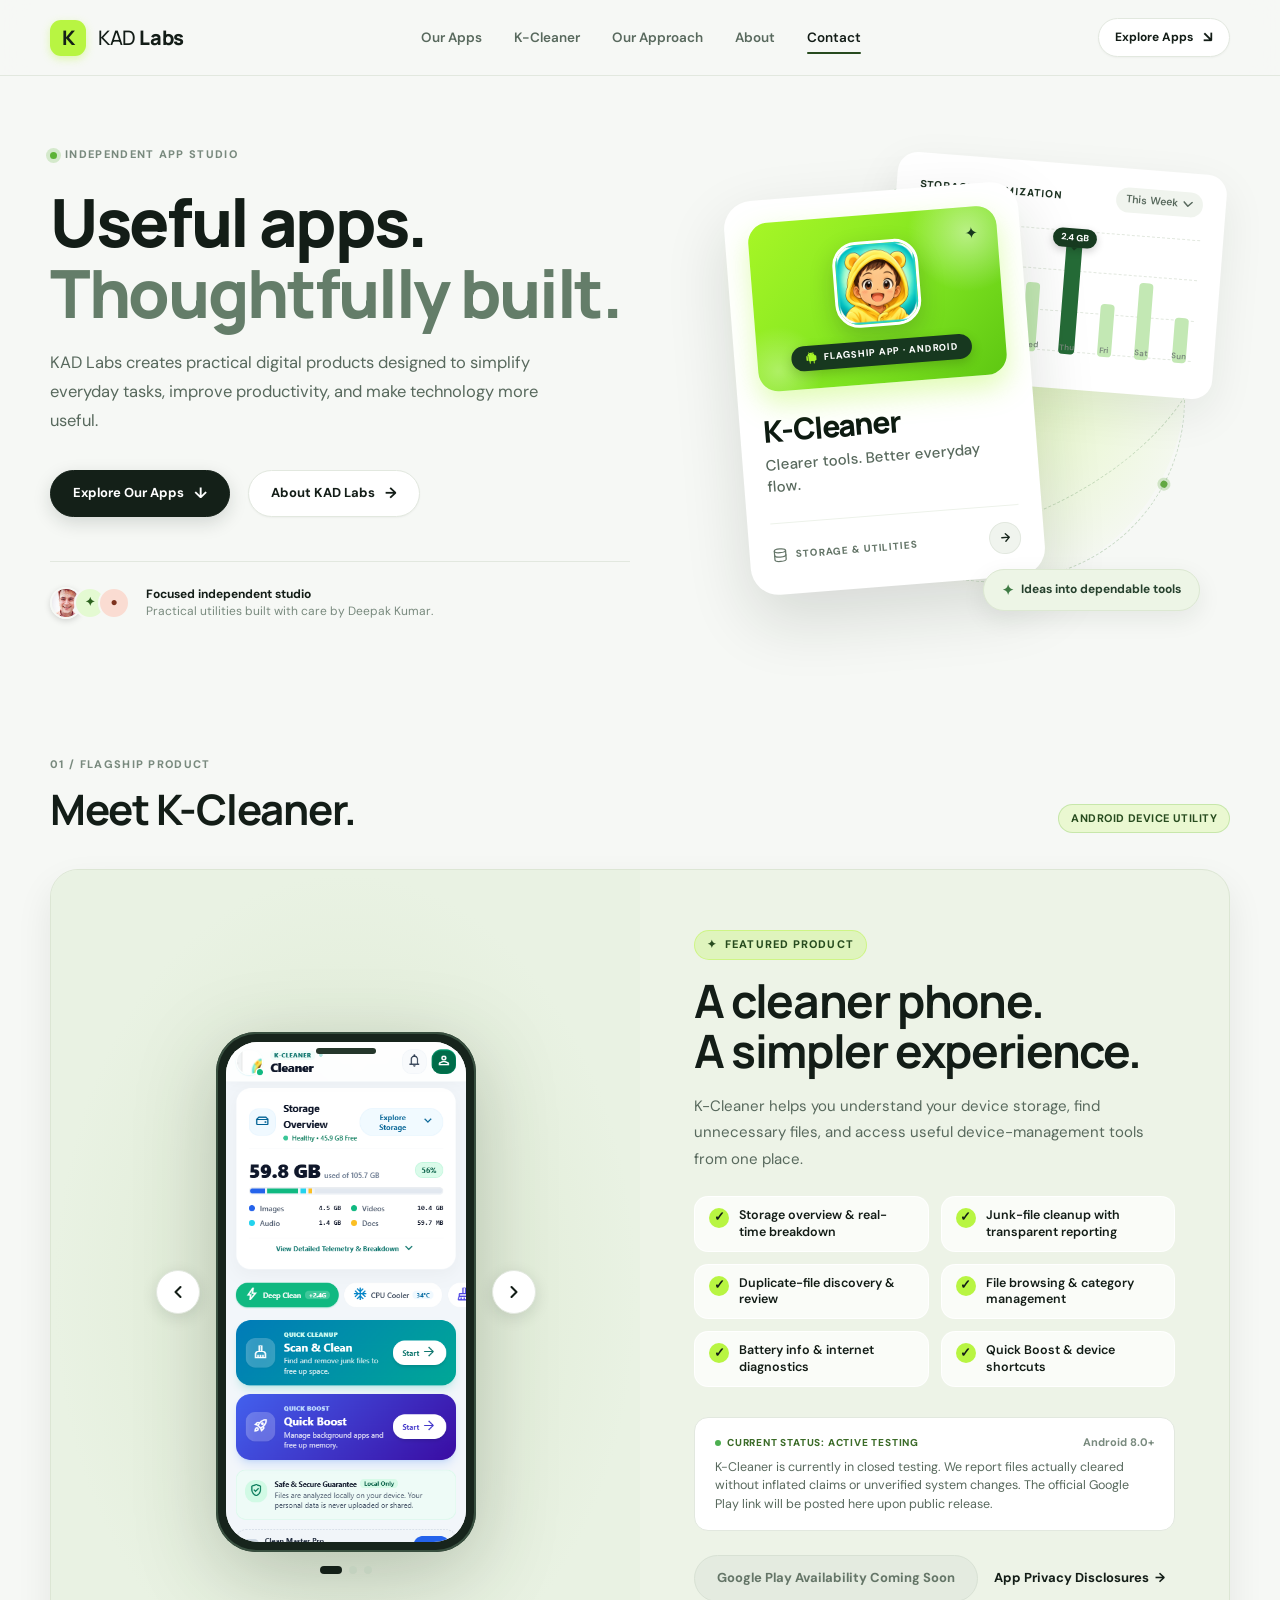
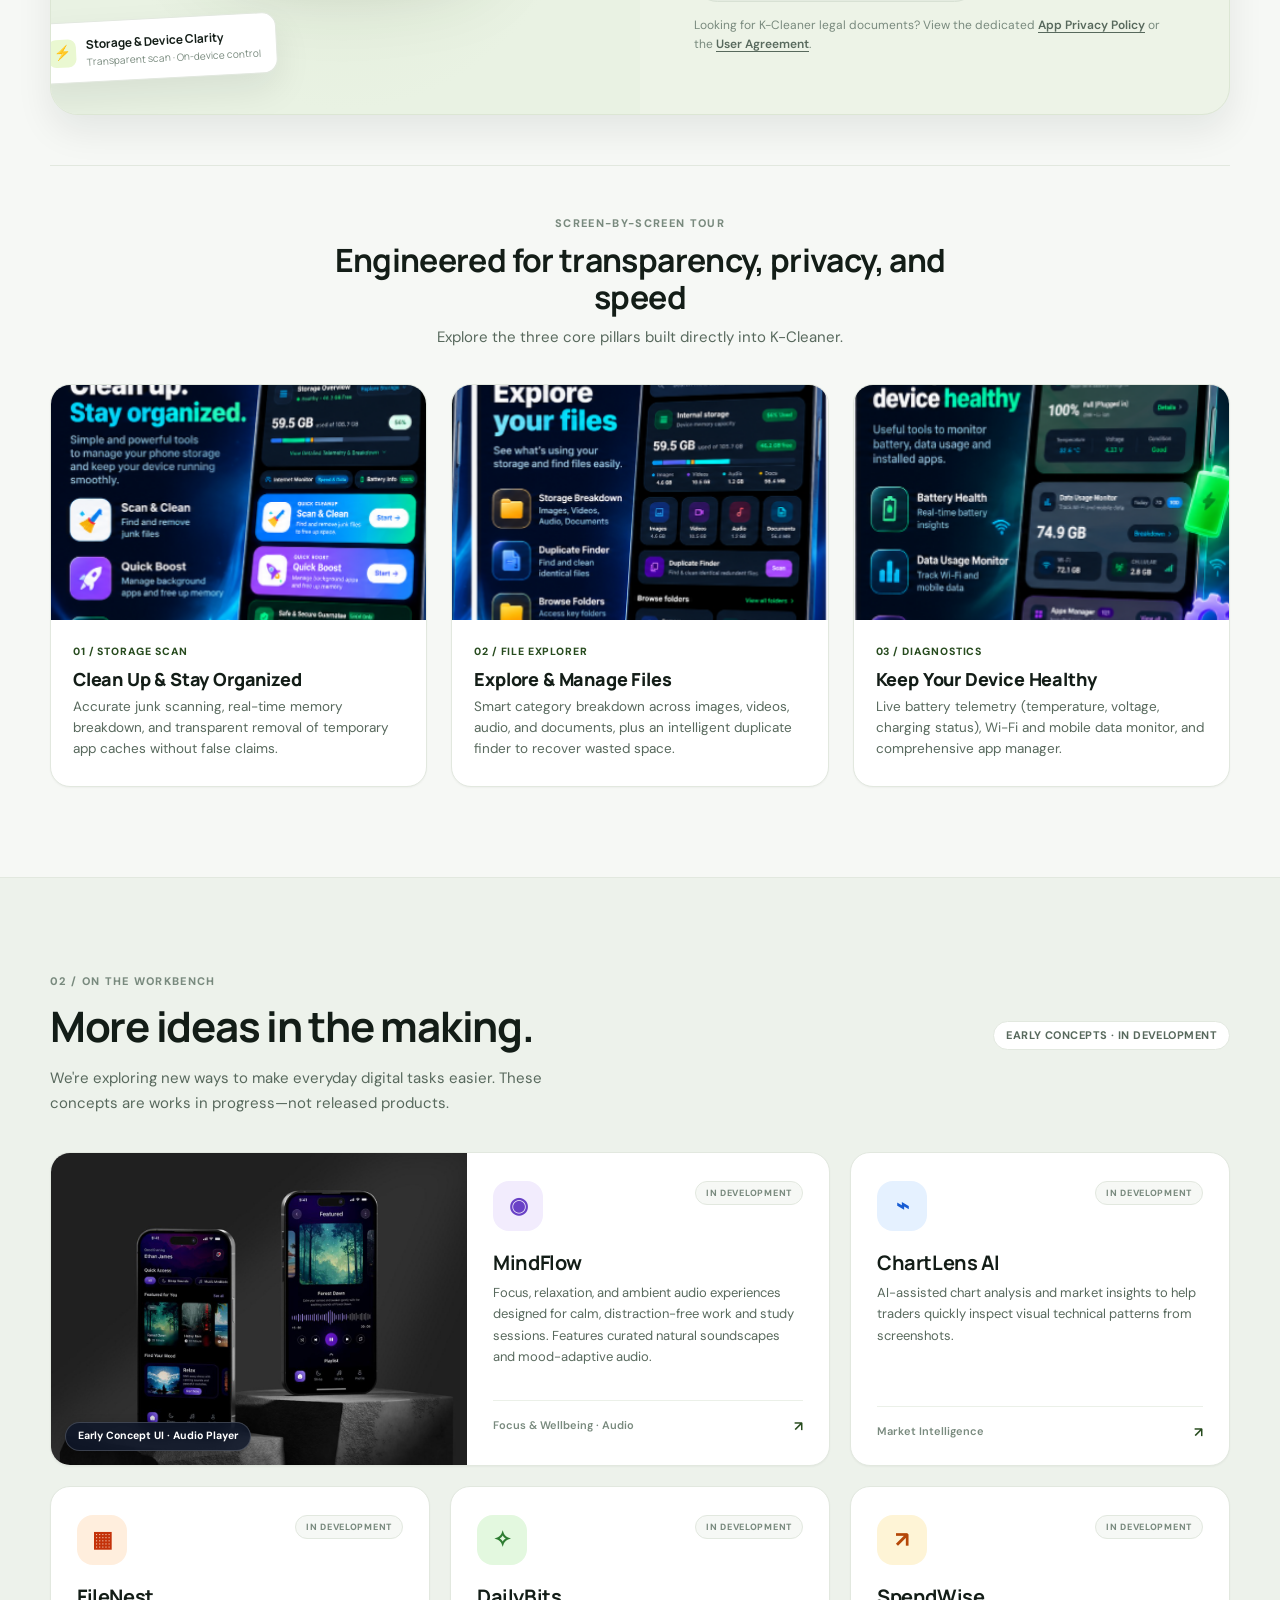
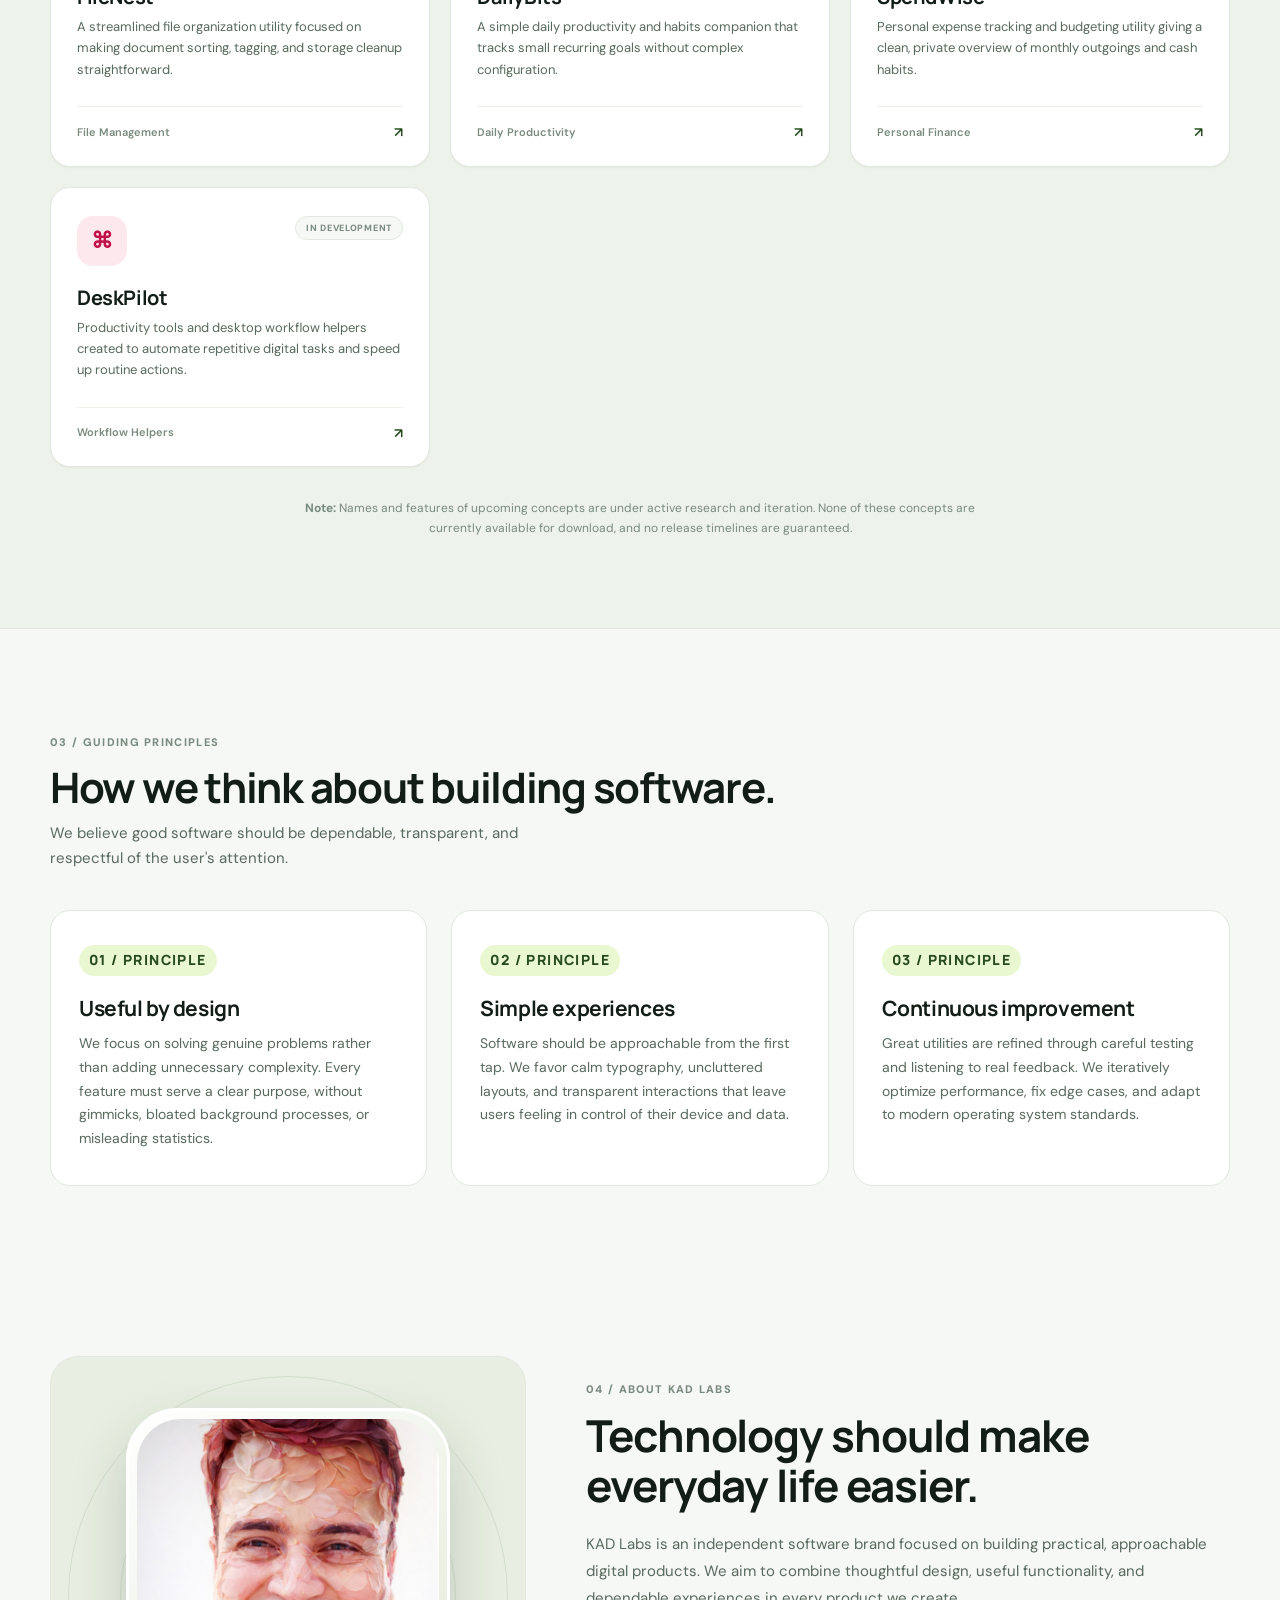
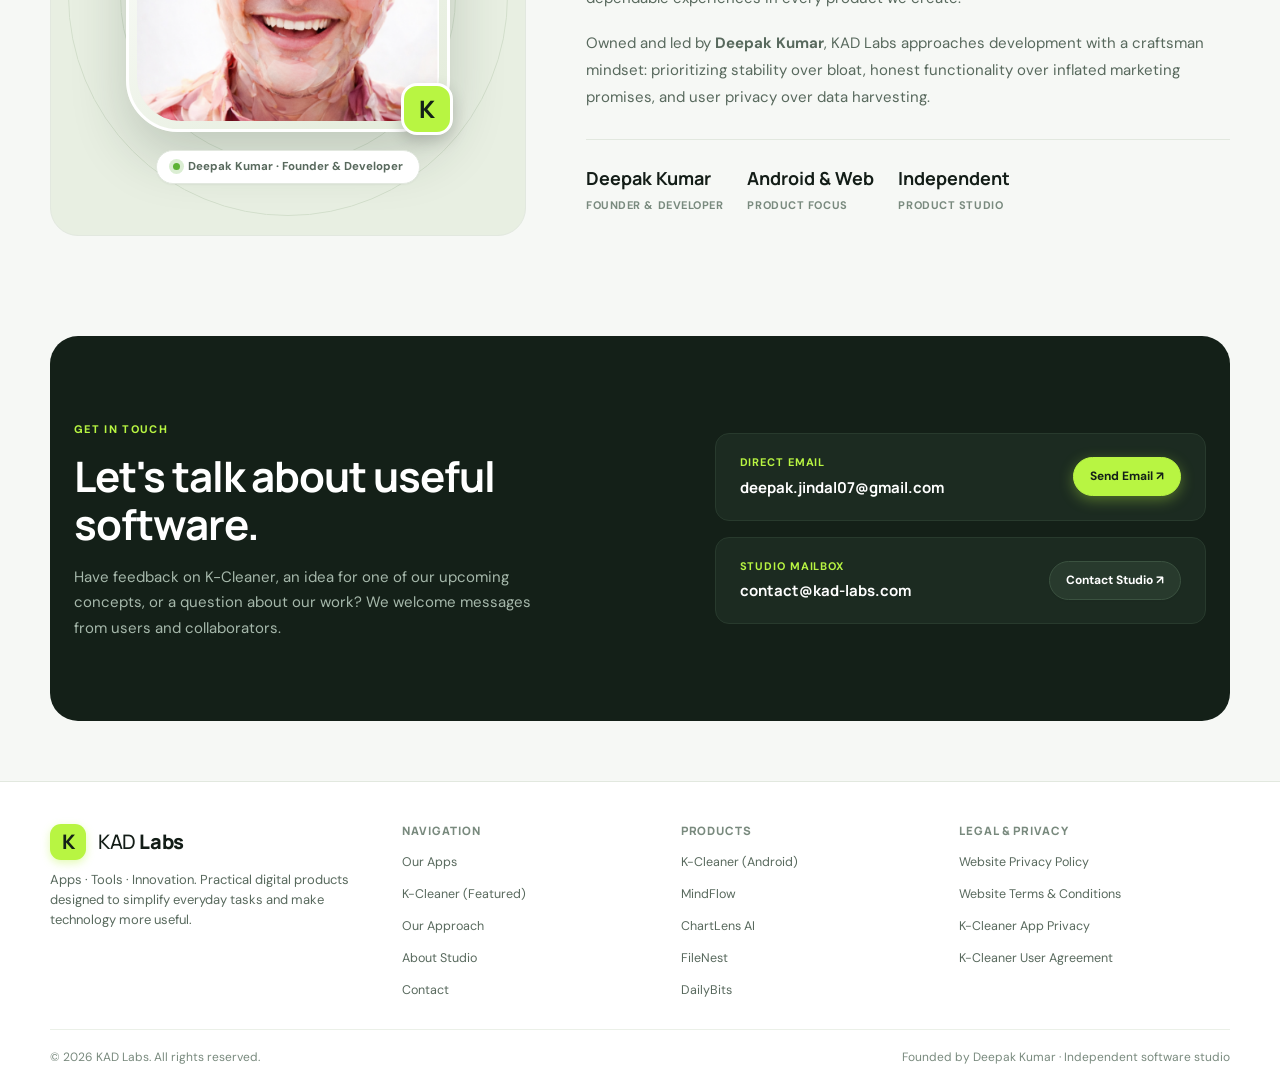
==== commit 22ddf74f: "Add interactive K-Cleaner screenshot carousel, core capabilities gallery, and MindFlow showcase phot" ====
--- a/index.html
+++ b/index.html
@@ -259,19 +259,58 @@
       <article class="featured-card">
         <!-- Interactive Smartphone Preview Mockup -->
         <div class="featured-visual">
-          <div class="phone-mockup-wrapper">
-            <div class="phone-frame">
-              <div class="phone-notch" aria-hidden="true"></div>
-              <div class="phone-screen">
-                <img src="assets/kcleaner-home-screen.png" alt="K-Cleaner storage dashboard showing storage metrics and utilities" loading="lazy">
-              </div>
-            </div>
-          </div>
-          <div class="phone-floating-pill">
-            <div class="pill-icon" aria-hidden="true">⚡</div>
+          <div class="phone-carousel-container">
+            <!-- Prev Arrow Button -->
+            <button type="button" class="carousel-arrow carousel-prev" id="mockup-prev" aria-label="Previous screenshot">
+              <svg width="20" height="20" viewBox="0 0 24 24" fill="none" stroke="currentColor" stroke-width="2.5" stroke-linecap="round" stroke-linejoin="round" aria-hidden="true">
+                <path d="M15 18l-6-6 6-6"/>
+              </svg>
+            </button>
+
+            <!-- Smartphone Frame -->
+            <div class="phone-mockup-wrapper">
+              <div class="phone-frame">
+                <div class="phone-notch" aria-hidden="true"></div>
+                <div class="phone-screen" id="phone-screen">
+                  <div class="phone-slider-track" id="phone-slider-track">
+                    <!-- Slide 1: Cleaner Dashboard -->
+                    <div class="phone-slide active" data-title="Storage &amp; Device Clarity" data-desc="Transparent scan &middot; On-device control">
+                      <img src="assets/kcleaner-home-screen.png" alt="K-Cleaner storage dashboard showing storage metrics and utilities" loading="lazy">
+                    </div>
+                    <!-- Slide 2: File Explorer -->
+                    <div class="phone-slide" data-title="File &amp; Duplicate Discovery" data-desc="Categorized breakdown &middot; Duplicate detection">
+                      <img src="assets/kcleaner-files-screen.png" alt="K-Cleaner file explorer showing category breakdown and duplicate finder" loading="lazy">
+                    </div>
+                    <!-- Slide 3: System Diagnostics -->
+                    <div class="phone-slide" data-title="Telemetry &amp; App Diagnostics" data-desc="Battery health &middot; Data monitor &middot; App telemetry">
+                      <img src="assets/kcleaner-tools-screen.png" alt="K-Cleaner diagnostics showing battery telemetry and app manager" loading="lazy">
+                    </div>
+                  </div>
+                </div>
+              </div>
+
+              <!-- Carousel Dots Indicator -->
+              <div class="carousel-dots" id="carousel-dots" role="tablist" aria-label="K-Cleaner screen switcher">
+                <button type="button" class="carousel-dot active" role="tab" aria-selected="true" data-index="0" aria-label="Slide 1: Storage Cleaner"></button>
+                <button type="button" class="carousel-dot" role="tab" aria-selected="false" data-index="1" aria-label="Slide 2: File Explorer"></button>
+                <button type="button" class="carousel-dot" role="tab" aria-selected="false" data-index="2" aria-label="Slide 3: System Diagnostics"></button>
+              </div>
+            </div>
+
+            <!-- Next Arrow Button -->
+            <button type="button" class="carousel-arrow carousel-next" id="mockup-next" aria-label="Next screenshot">
+              <svg width="20" height="20" viewBox="0 0 24 24" fill="none" stroke="currentColor" stroke-width="2.5" stroke-linecap="round" stroke-linejoin="round" aria-hidden="true">
+                <path d="M9 18l6-6-6-6"/>
+              </svg>
+            </button>
+          </div>
+
+          <!-- Dynamic Floating Pill syncing with active slide -->
+          <div class="phone-floating-pill" id="phone-floating-pill">
+            <div class="pill-icon" id="pill-icon" aria-hidden="true">⚡</div>
             <div>
-              <strong>Storage &amp; Device Clarity</strong>
-              <div style="font-size: 10px; color: var(--text-muted); font-weight: normal;">Transparent scan &middot; On-device control</div>
+              <strong id="pill-title">Storage &amp; Device Clarity</strong>
+              <div id="pill-desc" style="font-size: 10px; color: var(--text-muted); font-weight: normal;">Transparent scan &middot; On-device control</div>
             </div>
           </div>
         </div>
@@ -338,6 +377,47 @@
           </div>
         </div>
       </article>
+
+      <!-- Visual Deep Dive / Core App Capabilities -->
+      <div class="kcleaner-deep-dive">
+        <div class="deep-dive-head">
+          <div class="eyebrow">SCREEN-BY-SCREEN TOUR</div>
+          <h3>Engineered for transparency, privacy, and speed</h3>
+          <p>Explore the three core pillars built directly into K-Cleaner.</p>
+        </div>
+        <div class="promo-grid">
+          <article class="promo-card">
+            <div class="promo-img-wrap">
+              <img src="assets/kcleaner-panel-cleaner.png" alt="Clean up and stay organized with K-Cleaner storage tools" loading="lazy">
+            </div>
+            <div class="promo-card-body">
+              <span class="promo-tag">01 / STORAGE SCAN</span>
+              <h4>Clean Up &amp; Stay Organized</h4>
+              <p>Accurate junk scanning, real-time memory breakdown, and transparent removal of temporary app caches without false claims.</p>
+            </div>
+          </article>
+          <article class="promo-card">
+            <div class="promo-img-wrap">
+              <img src="assets/kcleaner-panel-files.png" alt="Explore files and duplicate finder in K-Cleaner" loading="lazy">
+            </div>
+            <div class="promo-card-body">
+              <span class="promo-tag">02 / FILE EXPLORER</span>
+              <h4>Explore &amp; Manage Files</h4>
+              <p>Smart category breakdown across images, videos, audio, and documents, plus an intelligent duplicate finder to recover wasted space.</p>
+            </div>
+          </article>
+          <article class="promo-card">
+            <div class="promo-img-wrap">
+              <img src="assets/kcleaner-panel-tools.png" alt="Device diagnostics and battery telemetry in K-Cleaner" loading="lazy">
+            </div>
+            <div class="promo-card-body">
+              <span class="promo-tag">03 / DIAGNOSTICS</span>
+              <h4>Keep Your Device Healthy</h4>
+              <p>Live battery telemetry (temperature, voltage, charging status), Wi-Fi and mobile data monitor, and comprehensive app manager.</p>
+            </div>
+          </article>
+        </div>
+      </div>
     </section>
 
     <!-- Section 4.D: Our Apps / On The Workbench -->
@@ -355,17 +435,25 @@
         </p>
 
         <div class="app-grid">
-          <!-- 1. MindFlow -->
-          <article class="app-card">
-            <div class="app-card-top">
-              <div class="app-icon icon-lilac" aria-hidden="true">◉</div>
-              <span class="app-status-tag">IN DEVELOPMENT</span>
-            </div>
-            <h3>MindFlow</h3>
-            <p>Focus, relaxation, and ambient audio experiences designed for calm, distraction-free work and study sessions.</p>
-            <div class="app-card-foot">
-              <span>Focus &amp; Wellbeing</span>
-              <span aria-hidden="true">↗</span>
+          <!-- 1. MindFlow (Featured Concept) -->
+          <article class="app-card app-card-featured">
+            <div class="app-card-media">
+              <img src="assets/mindflow-showcase.jpg" alt="MindFlow ambient audio and focus app interface on smartphone mockup" loading="lazy">
+              <div class="media-overlay">
+                <span class="preview-badge">Early Concept UI &middot; Audio Player</span>
+              </div>
+            </div>
+            <div class="app-card-content">
+              <div class="app-card-top">
+                <div class="app-icon icon-lilac" aria-hidden="true">◉</div>
+                <span class="app-status-tag">IN DEVELOPMENT</span>
+              </div>
+              <h3>MindFlow</h3>
+              <p>Focus, relaxation, and ambient audio experiences designed for calm, distraction-free work and study sessions. Features curated natural soundscapes and mood-adaptive audio.</p>
+              <div class="app-card-foot">
+                <span>Focus &amp; Wellbeing &middot; Audio</span>
+                <span aria-hidden="true">↗</span>
+              </div>
             </div>
           </article>
 
--- a/styles.css
+++ b/styles.css
@@ -1053,11 +1053,98 @@
   position: relative;
 }
 
-.phone-screen img {
+.phone-carousel-container {
+  display: flex;
+  align-items: center;
+  justify-content: center;
+  gap: 16px;
+  position: relative;
+  width: 100%;
+}
+
+.carousel-arrow {
+  width: 44px;
+  height: 44px;
+  border-radius: 50%;
+  background: #ffffff;
+  border: 1px solid var(--border-light);
+  color: var(--text-main);
+  display: flex;
+  align-items: center;
+  justify-content: center;
+  cursor: pointer;
+  box-shadow: 0 4px 16px rgba(20, 36, 24, 0.12);
+  transition: all 0.2s var(--ease);
+  z-index: 5;
+  flex-shrink: 0;
+  outline: none;
+}
+
+.carousel-arrow:hover {
+  background: var(--bg-dark);
+  color: #ffffff;
+  border-color: var(--bg-dark);
+  transform: scale(1.08);
+}
+
+.carousel-arrow:active {
+  transform: scale(0.96);
+}
+
+.carousel-arrow:focus-visible {
+  box-shadow: 0 0 0 3px rgba(184, 245, 66, 0.6);
+}
+
+.phone-slider-track {
+  display: flex;
+  width: 100%;
+  height: 100%;
+  transition: transform 0.4s cubic-bezier(0.16, 1, 0.3, 1);
+}
+
+.phone-slide {
+  min-width: 100%;
+  height: 100%;
+  flex-shrink: 0;
+}
+
+.phone-slide img {
   width: 100%;
   height: 100%;
   object-fit: cover;
   object-position: top;
+  display: block;
+  user-select: none;
+  -webkit-user-drag: none;
+}
+
+.carousel-dots {
+  display: flex;
+  align-items: center;
+  justify-content: center;
+  gap: 7px;
+  margin-top: 14px;
+}
+
+.carousel-dot {
+  width: 8px;
+  height: 8px;
+  border-radius: 50%;
+  background: #c3d2bf;
+  border: none;
+  cursor: pointer;
+  padding: 0;
+  transition: all 0.25s var(--ease);
+}
+
+.carousel-dot:hover {
+  background: #8aa385;
+}
+
+.carousel-dot.active {
+  width: 22px;
+  border-radius: 10px;
+  background: var(--bg-dark);
 }
 
 .phone-floating-pill {
@@ -1324,6 +1411,166 @@
   color: var(--accent-lime-dark);
 }
 
+/* Core Capabilities / Deep Dive Visual Gallery */
+.kcleaner-deep-dive {
+  margin-top: 50px;
+  padding-top: 44px;
+  border-top: 1px solid var(--border-light);
+}
+
+.deep-dive-head {
+  text-align: center;
+  max-width: 640px;
+  margin: 0 auto 36px;
+}
+
+.deep-dive-head h3 {
+  font-size: clamp(24px, 3vw, 32px);
+  margin: 8px 0 10px;
+  letter-spacing: -0.02em;
+}
+
+.deep-dive-head p {
+  color: var(--text-secondary);
+  font-size: 15px;
+  line-height: 1.5;
+}
+
+.promo-grid {
+  display: grid;
+  grid-template-columns: repeat(3, 1fr);
+  gap: 24px;
+}
+
+.promo-card {
+  background: #ffffff;
+  border: 1px solid var(--border-light);
+  border-radius: var(--radius-lg);
+  overflow: hidden;
+  box-shadow: var(--shadow-sm);
+  display: flex;
+  flex-direction: column;
+  transition: transform 0.3s var(--ease), box-shadow 0.3s var(--ease), border-color 0.3s var(--ease);
+}
+
+.promo-card:hover {
+  transform: translateY(-5px);
+  box-shadow: 0 16px 36px rgba(22, 38, 25, 0.12);
+  border-color: #cbd7c7;
+}
+
+.promo-img-wrap {
+  background: #0b141e;
+  overflow: hidden;
+  aspect-ratio: 16 / 10;
+  position: relative;
+  display: flex;
+  align-items: center;
+  justify-content: center;
+}
+
+.promo-img-wrap img {
+  width: 100%;
+  height: 100%;
+  object-fit: cover;
+  object-position: center;
+  transition: transform 0.4s var(--ease);
+}
+
+.promo-card:hover .promo-img-wrap img {
+  transform: scale(1.04);
+}
+
+.promo-card-body {
+  padding: 24px 22px 26px;
+  display: flex;
+  flex-direction: column;
+  flex: 1;
+}
+
+.promo-tag {
+  font-size: 10.5px;
+  font-weight: 800;
+  letter-spacing: 0.08em;
+  color: var(--accent-lime-dark);
+  text-transform: uppercase;
+  margin-bottom: 8px;
+}
+
+.promo-card-body h4 {
+  font-size: 18px;
+  font-weight: 800;
+  margin-bottom: 8px;
+  letter-spacing: -0.01em;
+}
+
+.promo-card-body p {
+  font-size: 13.5px;
+  color: var(--text-secondary);
+  line-height: 1.55;
+  margin: 0;
+}
+
+/* MindFlow Featured Card in App Grid */
+.app-card-featured {
+  grid-column: span 2;
+  display: grid;
+  grid-template-columns: 1.15fr 1fr;
+  gap: 0;
+  padding: 0;
+  overflow: hidden;
+}
+
+.app-card-media {
+  background: #0d1117;
+  position: relative;
+  min-height: 240px;
+  overflow: hidden;
+}
+
+.app-card-media img {
+  width: 100%;
+  height: 100%;
+  object-fit: cover;
+  object-position: center;
+  display: block;
+  transition: transform 0.4s var(--ease);
+}
+
+.app-card-featured:hover .app-card-media img {
+  transform: scale(1.03);
+}
+
+.media-overlay {
+  position: absolute;
+  bottom: 14px;
+  left: 14px;
+  z-index: 2;
+}
+
+.preview-badge {
+  display: inline-flex;
+  align-items: center;
+  gap: 6px;
+  background: rgba(15, 23, 42, 0.85);
+  backdrop-filter: blur(8px);
+  -webkit-backdrop-filter: blur(8px);
+  color: #ffffff;
+  font-size: 10.5px;
+  font-weight: 700;
+  padding: 5px 12px;
+  border-radius: var(--radius-full);
+  border: 1px solid rgba(255, 255, 255, 0.18);
+  box-shadow: 0 4px 12px rgba(0,0,0,0.25);
+}
+
+.app-card-content {
+  padding: 28px 26px;
+  display: flex;
+  flex-direction: column;
+  justify-content: space-between;
+}
+
 .workbench-disclaimer {
   margin-top: 32px;
   text-align: center;
@@ -1405,7 +1652,7 @@
   background: #e8efe2;
   border: 1px solid var(--border-light);
   border-radius: var(--radius-xl);
-  height: 430px;
+  height: 480px;
   position: relative;
   display: flex;
   flex-direction: column;
@@ -1422,23 +1669,23 @@
   border-radius: 50%;
 }
 .about-visual::before {
-  width: 370px;
-  height: 370px;
+  width: 440px;
+  height: 440px;
 }
 .about-visual::after {
-  width: 280px;
-  height: 280px;
+  width: 336px;
+  height: 336px;
 }
 
 .about-photo-wrapper {
   position: relative;
-  width: 270px;
-  height: 270px;
-  border-radius: 46px;
+  width: 324px;
+  height: 324px;
+  border-radius: 52px;
   padding: 8px;
   background: linear-gradient(145deg, #ffffff 0%, #e2ebd9 100%);
   border: 3.5px solid #ffffff;
-  box-shadow: 0 22px 52px rgba(30, 48, 35, 0.2);
+  box-shadow: 0 24px 56px rgba(30, 48, 35, 0.2);
   z-index: 2;
   transition: transform 0.3s var(--ease);
 }
@@ -1450,7 +1697,7 @@
 .about-photo {
   width: 100%;
   height: 100%;
-  border-radius: 38px;
+  border-radius: 44px;
   object-fit: cover;
   object-position: center 20%;
   display: block;
@@ -1460,15 +1707,15 @@
   position: absolute;
   bottom: -6px;
   right: -6px;
-  width: 46px;
-  height: 46px;
+  width: 52px;
+  height: 52px;
   background: var(--accent-lime);
   border: 3.5px solid #ffffff;
-  border-radius: 14px;
+  border-radius: 16px;
   display: grid;
   place-items: center;
   font-family: var(--font-display);
-  font-size: 22px;
+  font-size: 24px;
   font-weight: 800;
   color: var(--bg-dark);
   box-shadow: 0 6px 16px rgba(0, 0, 0, 0.18);
@@ -1607,44 +1854,45 @@
 .site-footer {
   background: #ffffff;
   border-top: 1px solid var(--border-light);
-  padding: 60px 0 30px;
+  padding: 42px 0 24px;
 }
 
 .footer-top {
   display: grid;
-  grid-template-columns: 1.4fr 1fr 1fr 1fr;
-  gap: 40px;
-  padding-bottom: 50px;
+  grid-template-columns: 1.3fr 1fr 1fr 1.1fr;
+  gap: 32px;
+  padding-bottom: 28px;
   border-bottom: 1px solid var(--border-subtle);
 }
 
 .footer-brand-col p {
-  font-size: 13.5px;
+  font-size: 13px;
   color: var(--text-secondary);
-  line-height: 1.6;
-  margin-top: 14px;
-  max-width: 320px;
+  line-height: 1.55;
+  margin-top: 10px;
+  max-width: 300px;
 }
 
 .footer-col h4 {
-  font-size: 12px;
+  font-size: 11.5px;
   font-weight: 800;
-  letter-spacing: 0.1em;
+  letter-spacing: 0.08em;
   text-transform: uppercase;
   color: var(--text-muted);
-  margin-bottom: 18px;
+  margin-bottom: 12px;
 }
 
 .footer-col ul {
   list-style: none;
   display: flex;
   flex-direction: column;
-  gap: 12px;
+  gap: 8px;
 }
 
 .footer-col a {
-  font-size: 13px;
+  font-size: 12.5px;
   color: var(--text-secondary);
+  transition: color 0.15s ease;
 }
 
 .footer-col a:hover {
@@ -1652,11 +1900,11 @@
 }
 
 .footer-bottom {
-  padding-top: 25px;
+  padding-top: 18px;
   display: flex;
   justify-content: space-between;
   align-items: center;
-  gap: 20px;
+  gap: 16px;
   font-size: 12px;
   color: var(--text-muted);
   flex-wrap: wrap;
@@ -1805,12 +2053,14 @@
   letter-spacing: -0.02em;
   color: var(--text-main);
   line-height: 1.2;
+  white-space: nowrap;
 }
 
 .brand-tagline {
   font-size: 11px;
   color: var(--text-muted);
   font-weight: 600;
+  white-space: nowrap;
 }
 
 .nav-links {
@@ -2247,6 +2497,13 @@
     padding: 44px 36px;
   }
 
+  .promo-grid {
+    grid-template-columns: 1fr;
+    gap: 20px;
+  }
+  .app-card-featured {
+    grid-column: 1 / -1;
+  }
   .app-grid {
     grid-template-columns: repeat(2, 1fr);
   }
@@ -2270,6 +2527,19 @@
 }
 
 @media (max-width: 768px) {
+  .phone-carousel-container {
+    gap: 10px;
+  }
+  .carousel-arrow {
+    width: 38px;
+    height: 38px;
+  }
+  .app-card-featured {
+    grid-template-columns: 1fr;
+  }
+  .app-card-media {
+    min-height: 200px;
+  }
   .desktop-nav,
   .header-cta-desktop {
     display: none;
@@ -2297,12 +2567,57 @@
   }
 
   .footer-top {
-    grid-template-columns: 1fr;
-    gap: 30px;
+    grid-template-columns: repeat(3, 1fr);
+    gap: 22px 18px;
+    padding-bottom: 22px;
+  }
+  .footer-brand-col {
+    grid-column: 1 / -1;
+    margin-bottom: 4px;
+  }
+  .footer-brand-col p {
+    font-size: 13px;
+    line-height: 1.5;
+    margin-top: 8px;
+    max-width: 100%;
+  }
+  .footer-col h4 {
+    font-size: 11px;
+    margin-bottom: 10px;
+  }
+  .footer-col ul {
+    gap: 7px;
+  }
+  .footer-col a {
+    font-size: 12.5px;
+  }
+  .footer-bottom {
+    padding-top: 16px;
+    gap: 8px;
+    font-size: 11.5px;
+    flex-direction: column;
+    align-items: flex-start;
   }
 }
 
 @media (max-width: 480px) {
+  .phone-carousel-container {
+    gap: 6px;
+  }
+  .carousel-arrow {
+    width: 34px;
+    height: 34px;
+  }
+  .carousel-arrow svg {
+    width: 16px;
+    height: 16px;
+  }
+  .app-card-media {
+    min-height: 180px;
+  }
+  .app-card-content {
+    padding: 20px 18px;
+  }
   :root {
     --wrap-pad: 16px;
   }
@@ -2345,22 +2660,111 @@
     padding: 8px 12px;
   }
   .about-visual {
-    height: 350px;
+    height: 410px;
   }
   .about-photo-wrapper {
-    width: 220px;
-    height: 220px;
+    width: 264px;
+    height: 264px;
+    border-radius: 44px;
+  }
+  .about-photo {
     border-radius: 36px;
   }
-  .about-photo {
-    border-radius: 30px;
+  .about-photo-brandmark {
+    width: 44px;
+    height: 44px;
+    font-size: 20px;
   }
   .contact-box {
     flex-direction: column;
     align-items: flex-start;
   }
-}
-
+  .site-footer {
+    padding: 30px 0 18px;
+  }
+  .footer-top {
+    grid-template-columns: 1fr 1fr;
+    gap: 18px 14px;
+    padding-bottom: 16px;
+  }
+  .footer-brand-col {
+    grid-column: 1 / -1;
+    margin-bottom: 2px;
+  }
+  .footer-brand-col p {
+    font-size: 12px;
+    line-height: 1.45;
+    margin-top: 6px;
+  }
+  .footer-col:nth-child(4) {
+    grid-column: 1 / -1;
+    padding-top: 6px;
+    border-top: 1px dashed var(--border-subtle);
+  }
+  .footer-col:nth-child(4) ul {
+    flex-direction: row;
+    flex-wrap: wrap;
+    gap: 6px 14px;
+  }
+  .footer-col h4 {
+    font-size: 10.5px;
+    margin-bottom: 6px;
+  }
+  .footer-col ul {
+    gap: 5px;
+  }
+  .footer-col a {
+    font-size: 12px;
+  }
+  .footer-bottom {
+    padding-top: 12px;
+    font-size: 11px;
+    gap: 6px;
+  }
+}
+
+@media (max-width: 640px) {
+  .site-nav-container {
+    padding: 10px 14px;
+    gap: 10px;
+  }
+  .brand-link {
+    gap: 8px;
+  }
+  .brand-icon {
+    width: 32px;
+    height: 32px;
+    font-size: 18px;
+    border-radius: 9px;
+  }
+  .brand-name {
+    font-size: 14.5px;
+  }
+  .brand-tagline {
+    font-size: 10px;
+  }
+  .nav-links {
+    gap: 6px;
+  }
+  .nav-pill {
+    padding: 5px 11px;
+    font-size: 11.5px;
+  }
+  header.doc-header {
+    padding: 24px 18px;
+    margin-bottom: 20px;
+  }
+  header.doc-header h1 {
+    font-size: 26px;
+    margin: 8px 0 12px;
+  }
+  .meta-grid {
+    grid-template-columns: 1fr 1fr;
+    gap: 8px 12px;
+    margin-top: 16px;
+    padding-top: 14px;
+  }
+}
 /* Reduced Motion Preferences */
 @media (prefers-reduced-motion: reduce) {
   html {
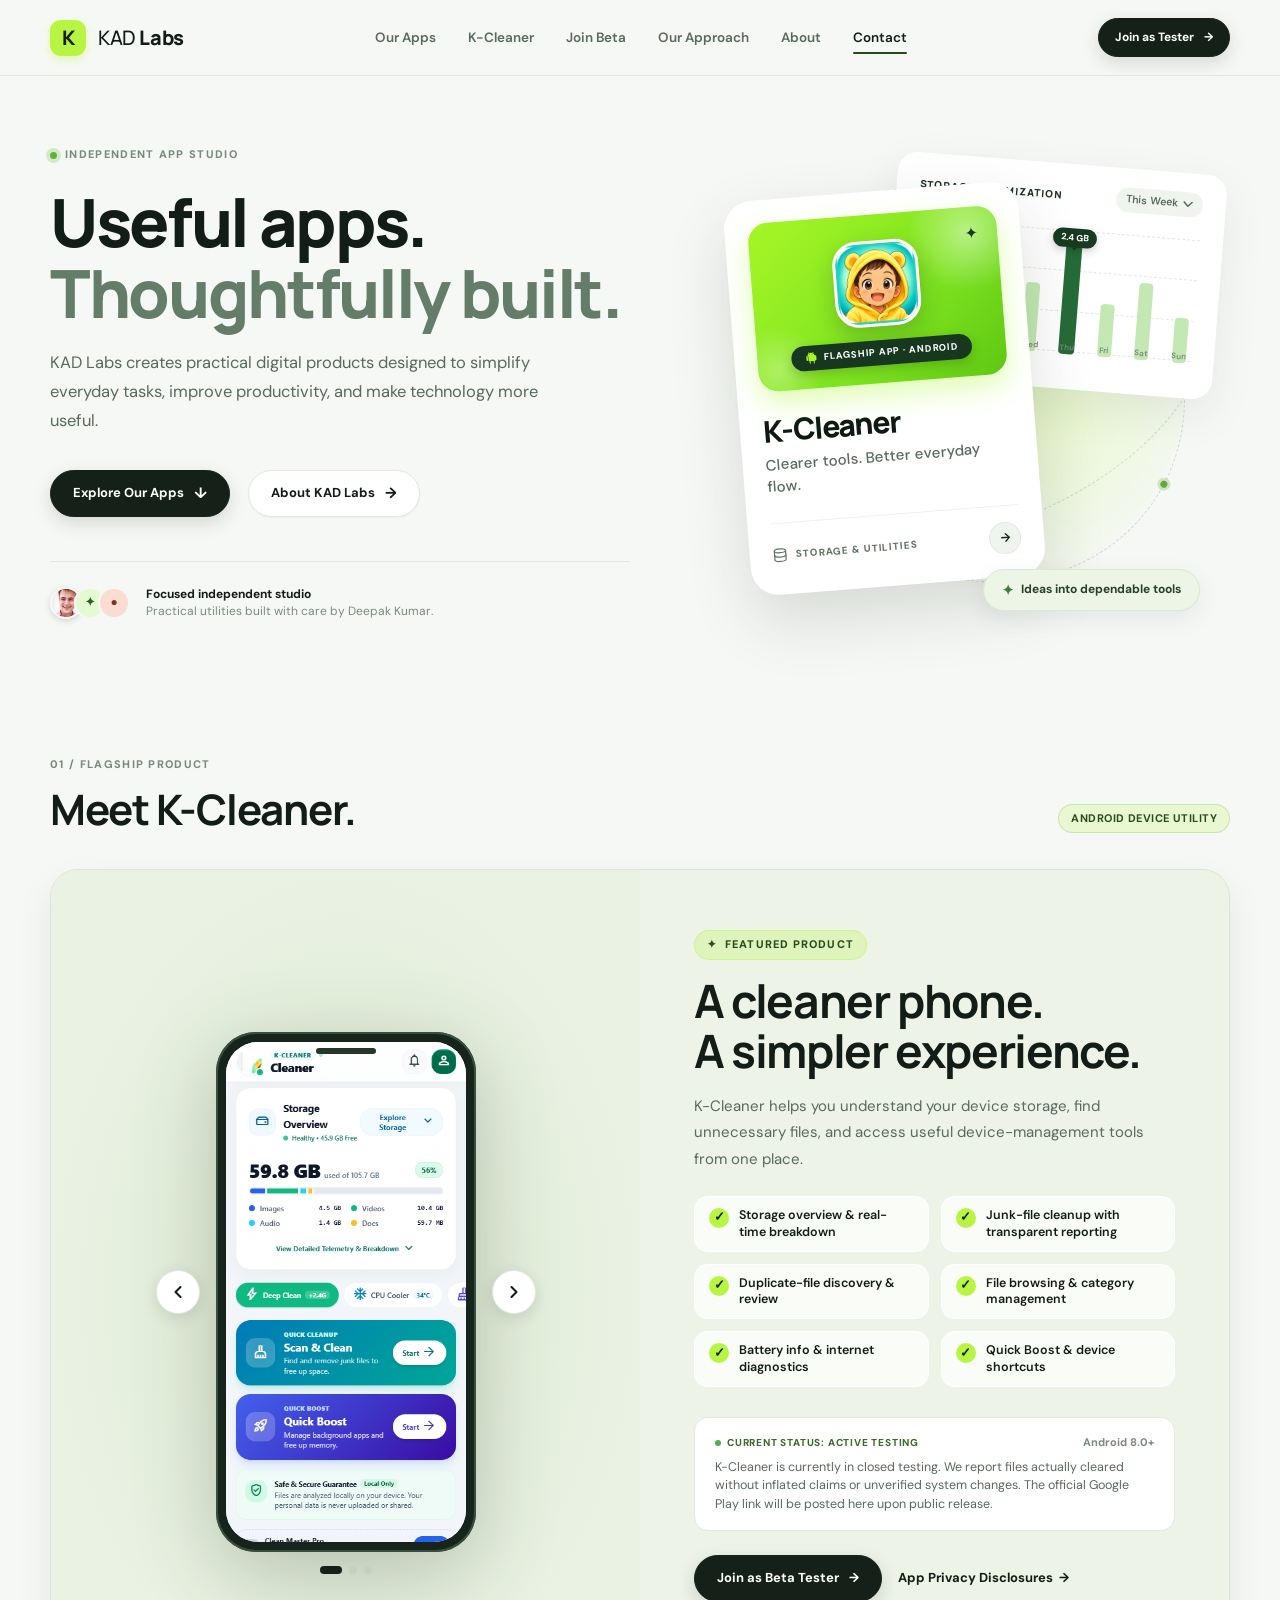
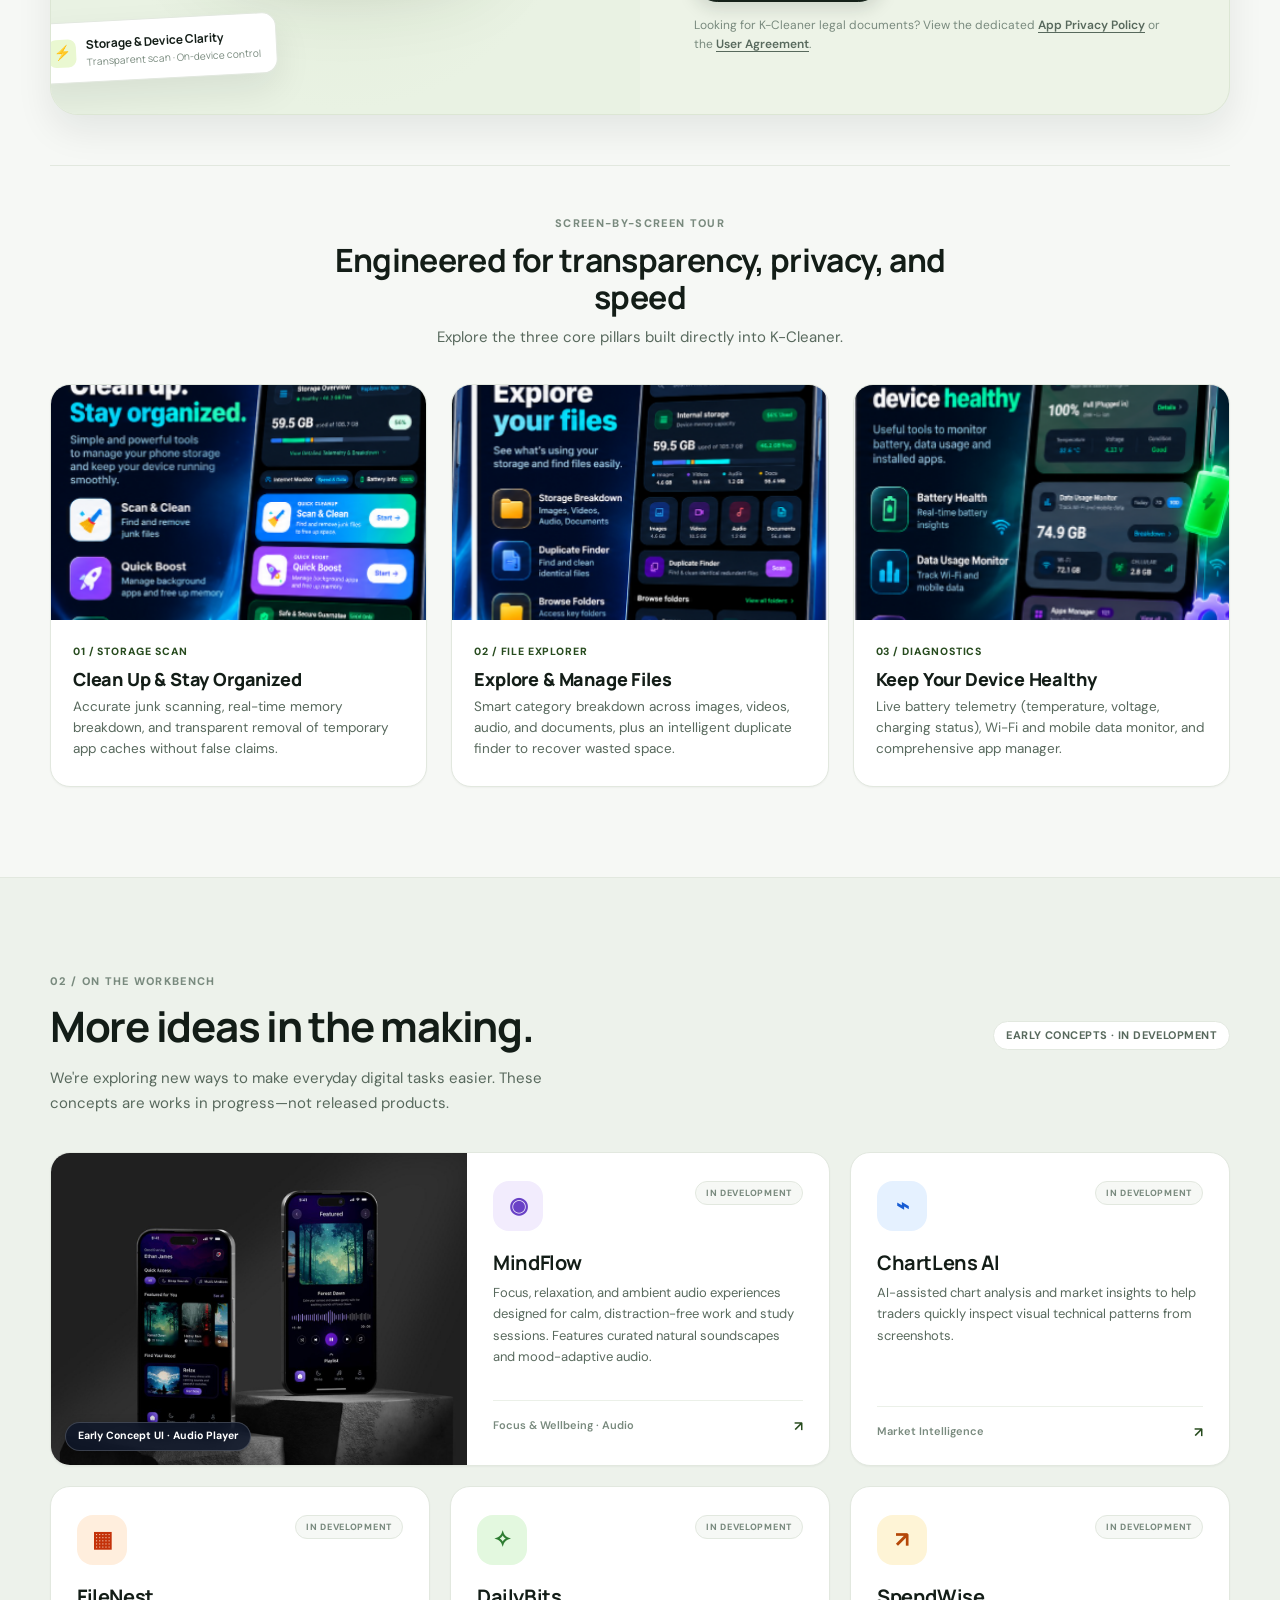
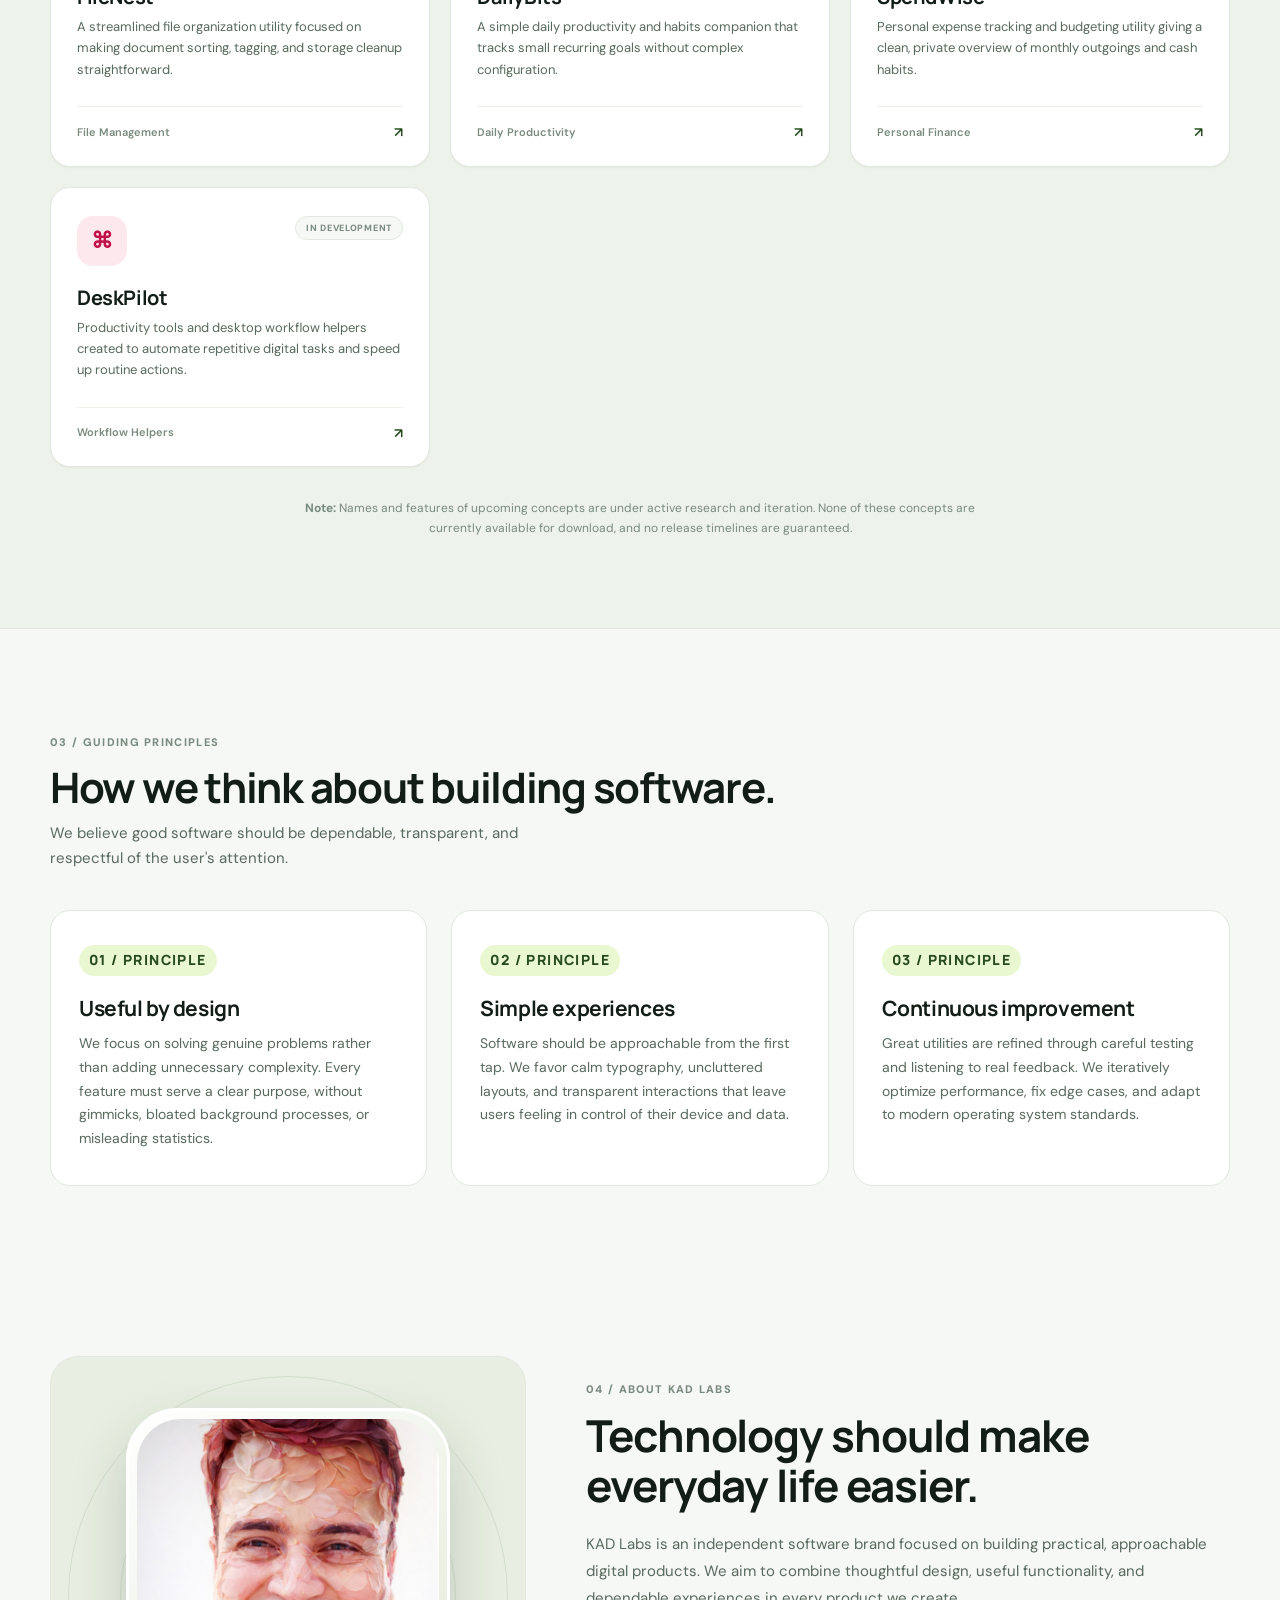
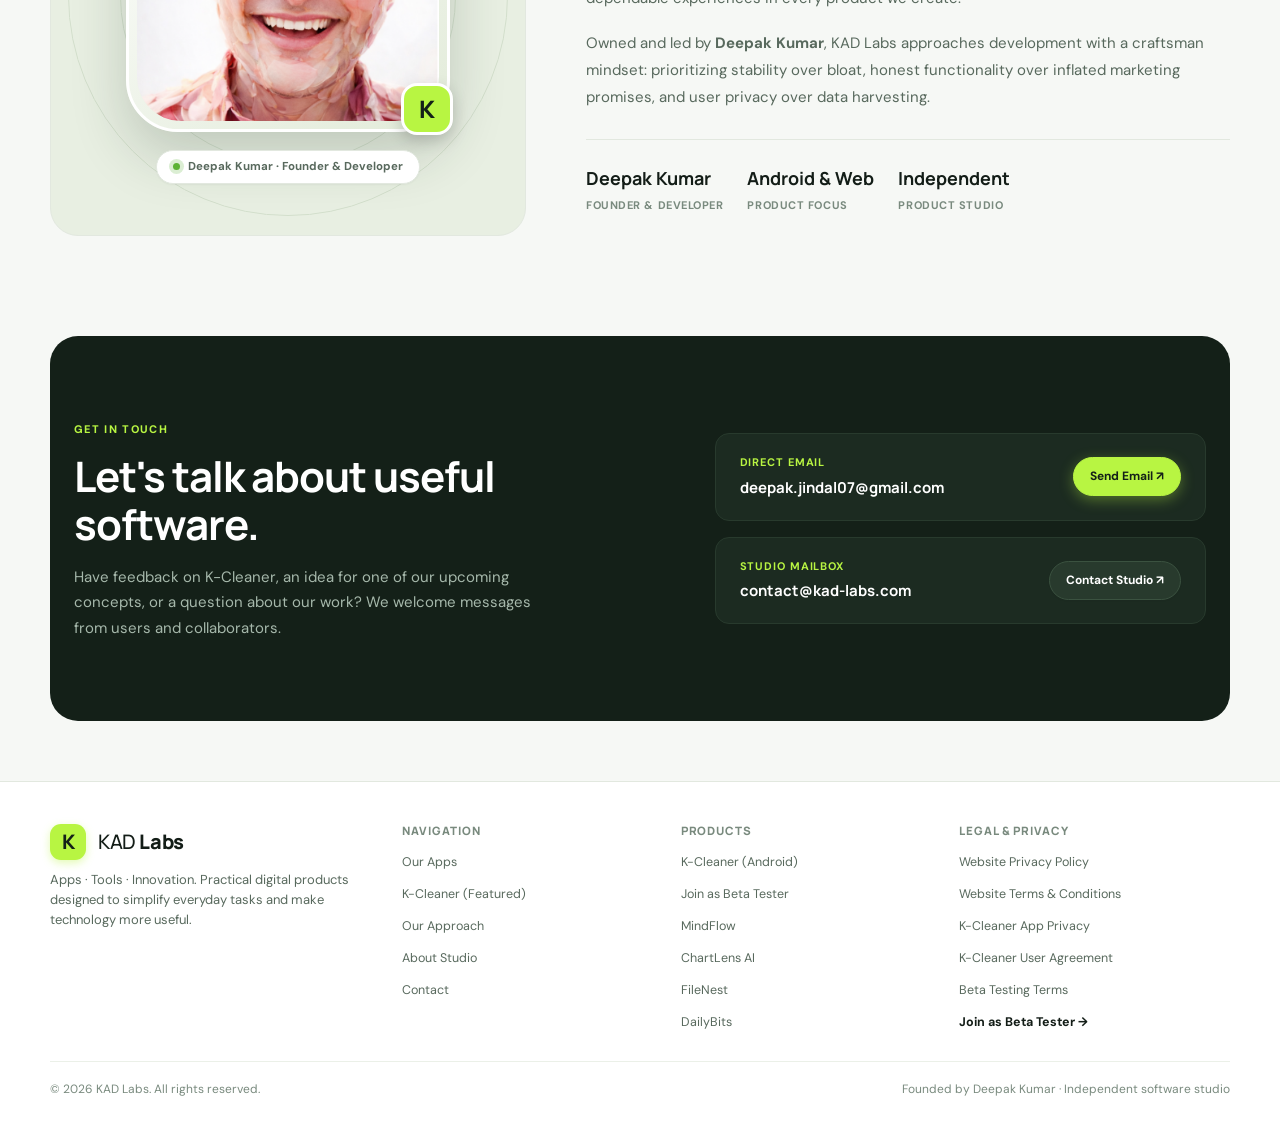
==== commit 7346d0a7: "Merge TesterGetter: add Join as Tester registration portal connected to Supabase and footer link" ====
--- a/index.html
+++ b/index.html
@@ -65,14 +65,15 @@
       <nav class="desktop-nav" aria-label="Main Navigation">
         <a href="#apps" class="nav-item">Our Apps</a>
         <a href="#featured" class="nav-item">K-Cleaner</a>
+        <a href="tester.html" class="nav-item">Join Beta</a>
         <a href="#approach" class="nav-item">Our Approach</a>
         <a href="#about" class="nav-item">About</a>
         <a href="#contact" class="nav-item">Contact</a>
       </nav>
 
       <div class="header-actions">
-        <a href="#apps" class="btn btn-secondary btn-sm header-cta-desktop">
-          Explore Apps <span class="btn-icon">↘</span>
+        <a href="tester.html" class="btn btn-primary btn-sm header-cta-desktop">
+          Join as Tester <span>&rarr;</span>
         </a>
         <button type="button" class="mobile-toggle" aria-label="Toggle navigation menu" aria-expanded="false" aria-controls="mobile-menu">
           <span></span>
@@ -86,6 +87,7 @@
     <div id="mobile-menu" class="mobile-drawer" role="dialog" aria-modal="true" aria-label="Mobile Navigation">
       <a href="#apps">Our Apps</a>
       <a href="#featured">K-Cleaner (Featured)</a>
+      <a href="tester.html" style="color: var(--accent-lime-dark); font-weight: 700;">Join as Beta Tester &rarr;</a>
       <a href="#approach">Our Approach</a>
       <a href="#about">About KAD Labs</a>
       <a href="#contact">Contact</a>
@@ -364,9 +366,9 @@
           </div>
 
           <div class="featured-actions">
-            <span class="btn btn-disabled" aria-disabled="true">
-              Google Play Availability Coming Soon
-            </span>
+            <a href="tester.html" class="btn btn-primary">
+              Join as Beta Tester <span>&rarr;</span>
+            </a>
             <a href="privacy-policy.html" class="link-arrow">
               App Privacy Disclosures <span>→</span>
             </a>
@@ -679,6 +681,7 @@
         <h4>Products</h4>
         <ul>
           <li><a href="#featured">K-Cleaner (Android)</a></li>
+          <li><a href="tester.html">Join as Beta Tester</a></li>
           <li><a href="#apps">MindFlow</a></li>
           <li><a href="#apps">ChartLens AI</a></li>
           <li><a href="#apps">FileNest</a></li>
@@ -693,6 +696,8 @@
           <li><a href="terms.html">Website Terms &amp; Conditions</a></li>
           <li><a href="privacy-policy.html">K-Cleaner App Privacy</a></li>
           <li><a href="agreement.html">K-Cleaner User Agreement</a></li>
+          <li><a href="beta-terms.html">Beta Testing Terms</a></li>
+          <li><a href="tester.html" style="font-weight: 700; color: var(--text-main);">Join as Beta Tester &rarr;</a></li>
         </ul>
       </div>
     </div>
--- a/styles.css
+++ b/styles.css
@@ -2527,6 +2527,96 @@
 }
 
 @media (max-width: 768px) {
+  .hero {
+    padding-top: 36px;
+    padding-bottom: 60px;
+  }
+  .hero-trust {
+    margin-top: 28px;
+    padding-top: 18px;
+  }
+  .hero-art {
+    height: 470px;
+    max-width: 360px;
+    margin: 12px auto 0;
+    width: 100%;
+    position: relative;
+    overflow: visible;
+  }
+  .hero-art-backdrop {
+    width: 330px;
+    height: 330px;
+  }
+  .art-orbit-1 {
+    width: 350px;
+    height: 230px;
+  }
+  .art-orbit-2 {
+    width: 320px;
+    height: 300px;
+  }
+  .kcleaner-hero-card,
+  .card-front {
+    width: 260px;
+    left: 50%;
+    top: 28px;
+    right: auto;
+    transform: translateX(-56%) rotate(-3.5deg);
+    padding: 16px 16px 16px;
+    border-radius: 24px;
+    box-shadow: 0 20px 48px rgba(18, 35, 20, 0.16);
+  }
+  .storage-chart-card,
+  .card-back {
+    width: 240px;
+    height: 175px;
+    left: 50%;
+    top: 8px;
+    right: auto;
+    transform: translateX(-34%) rotate(5deg) scale(0.92);
+    border-radius: 22px;
+  }
+  .card-app-stage {
+    padding: 18px 12px 14px;
+    border-radius: 16px;
+  }
+  .hero-kcleaner-logo {
+    width: 68px;
+    height: 68px;
+    border-radius: 16px;
+  }
+  .card-app-title {
+    font-size: 20px;
+    margin: 10px 0 4px;
+  }
+  .card-app-tagline {
+    font-size: 11.5px;
+    margin-bottom: 12px;
+    line-height: 1.45;
+  }
+  .card-foot-row {
+    margin-top: 12px;
+    padding-top: 10px;
+  }
+  .card-foot-category {
+    font-size: 10px;
+  }
+  .card-foot-btn {
+    width: 28px;
+    height: 28px;
+  }
+  .art-badge-float {
+    position: absolute;
+    bottom: 10px;
+    left: 50%;
+    right: auto;
+    transform: translateX(-50%);
+    white-space: nowrap;
+    padding: 7px 16px;
+    font-size: 11.5px;
+    z-index: 4;
+  }
+
   .phone-carousel-container {
     gap: 10px;
   }
@@ -2628,19 +2718,7 @@
   .hero-actions .btn {
     width: 100%;
   }
-  .kcleaner-hero-card,
-  .card-front {
-    left: 2%;
-    width: 265px;
-    padding: 18px 16px;
-  }
-  .storage-chart-card,
-  .card-back {
-    right: -10px;
-    width: 260px;
-    height: 185px;
-    transform: rotate(5deg) scale(0.92);
-  }
+  /* hero cards handled cleanly across mobile breakpoints */
   .card-app-stage {
     padding: 18px 12px 14px;
   }
@@ -2777,3 +2855,550 @@
     scroll-behavior: auto !important;
   }
 }
+
+/* ==========================================================================
+   Beta Tester Registration Page (tester.html)
+   ========================================================================== */
+.tester-container {
+  max-width: 900px;
+}
+
+.tester-header {
+  margin-bottom: 30px;
+}
+
+.tester-lead {
+  font-size: 15.5px;
+  line-height: 1.65;
+  color: var(--text-secondary);
+  max-width: 760px;
+  margin-top: 10px;
+}
+
+.tester-pillars {
+  display: grid;
+  grid-template-columns: repeat(3, 1fr);
+  gap: 16px;
+  margin-top: 26px;
+  padding-top: 22px;
+  border-top: 1px solid var(--border-subtle);
+}
+
+.pillar-card {
+  background: var(--bg-card);
+  border: 1px solid var(--border-light);
+  border-radius: var(--radius-md);
+  padding: 16px;
+  display: flex;
+  gap: 12px;
+  align-items: flex-start;
+}
+
+.pillar-icon {
+  width: 32px;
+  height: 32px;
+  border-radius: 9px;
+  background: var(--accent-lime-soft);
+  color: var(--accent-lime-dark);
+  display: grid;
+  place-items: center;
+  font-size: 16px;
+  flex-shrink: 0;
+}
+
+.pillar-card strong {
+  display: block;
+  font-size: 12.5px;
+  font-weight: 700;
+  color: var(--text-main);
+  margin-bottom: 4px;
+}
+
+.pillar-card p {
+  font-size: 11.5px;
+  color: var(--text-muted);
+  line-height: 1.5;
+  margin: 0;
+}
+
+.tester-form-card {
+  background: #ffffff;
+  border: 1px solid var(--border-light);
+  border-radius: var(--radius-xl);
+  padding: 38px 36px;
+  box-shadow: var(--shadow-md);
+  margin-bottom: 40px;
+}
+
+.form-card-head {
+  border-bottom: 1px solid var(--border-subtle);
+  padding-bottom: 20px;
+  margin-bottom: 28px;
+}
+
+.form-card-head h2 {
+  font-size: 24px;
+  font-weight: 800;
+  letter-spacing: -0.02em;
+  margin-bottom: 6px;
+}
+
+.form-card-head p {
+  color: var(--text-secondary);
+  font-size: 13.5px;
+  line-height: 1.5;
+  margin: 0;
+}
+
+.form-section-group {
+  margin-bottom: 28px;
+  padding-bottom: 24px;
+  border-bottom: 1px dashed var(--border-subtle);
+}
+
+.form-section-group:last-of-type {
+  border-bottom: none;
+  padding-bottom: 0;
+}
+
+.form-group-title {
+  font-size: 14px;
+  font-weight: 800;
+  text-transform: uppercase;
+  letter-spacing: 0.06em;
+  color: var(--text-main);
+  margin-bottom: 16px;
+}
+
+.form-row {
+  display: grid;
+  grid-template-columns: 1fr 1fr;
+  gap: 18px;
+}
+
+.form-field {
+  display: flex;
+  flex-direction: column;
+}
+
+.form-field label {
+  font-size: 13px;
+  font-weight: 700;
+  color: var(--text-main);
+  margin-bottom: 6px;
+}
+
+.required-star {
+  color: #e11d48;
+}
+
+.form-field input[type="text"],
+.form-field input[type="email"],
+.form-field input[type="tel"],
+.form-field select {
+  width: 100%;
+  height: 46px;
+  padding: 0 14px;
+  border-radius: var(--radius-sm);
+  border: 1px solid #cbd7c7;
+  background: #ffffff;
+  font-family: inherit;
+  font-size: 14px;
+  color: var(--text-main);
+  transition: all 0.2s ease;
+  outline: none;
+}
+
+.form-field input:focus,
+.form-field select:focus {
+  border-color: #2b7a36;
+  box-shadow: 0 0 0 3px rgba(184, 245, 66, 0.45);
+}
+
+.phone-input-group {
+  display: flex;
+  gap: 8px;
+}
+
+.phone-input-group select {
+  width: 140px;
+  flex-shrink: 0;
+}
+
+.field-hint {
+  font-size: 11px;
+  color: var(--text-muted);
+  margin-top: 5px;
+  line-height: 1.4;
+}
+
+.field-error {
+  font-size: 11.5px;
+  color: #e11d48;
+  font-weight: 600;
+  margin-top: 4px;
+  min-height: 16px;
+}
+
+.tester-checkbox-grid {
+  display: grid;
+  grid-template-columns: 1fr 1fr;
+  gap: 10px;
+}
+
+.checkbox-pill {
+  display: flex;
+  align-items: center;
+  gap: 10px;
+  background: var(--bg-card);
+  border: 1px solid var(--border-light);
+  border-radius: var(--radius-sm);
+  padding: 10px 14px;
+  cursor: pointer;
+  font-size: 12.5px;
+  font-weight: 600;
+  color: var(--text-main);
+  transition: all 0.2s ease;
+}
+
+.checkbox-pill:hover {
+  background: #ffffff;
+  border-color: #cbd7c7;
+}
+
+.checkbox-pill input[type="checkbox"] {
+  width: 16px;
+  height: 16px;
+  accent-color: var(--bg-dark);
+  cursor: pointer;
+}
+
+.consent-block {
+  display: flex;
+  flex-direction: column;
+  gap: 12px;
+}
+
+.consent-label {
+  display: flex;
+  align-items: flex-start;
+  gap: 10px;
+  font-size: 12.5px;
+  line-height: 1.5;
+  color: var(--text-secondary);
+  cursor: pointer;
+}
+
+.consent-label input[type="checkbox"] {
+  width: 17px;
+  height: 17px;
+  margin-top: 2px;
+  accent-color: var(--bg-dark);
+  flex-shrink: 0;
+  cursor: pointer;
+}
+
+.consent-label a {
+  color: var(--text-main);
+  font-weight: 600;
+  text-decoration: underline;
+}
+
+.form-alert {
+  padding: 12px 16px;
+  border-radius: var(--radius-sm);
+  font-size: 13px;
+  font-weight: 600;
+  margin-bottom: 20px;
+  line-height: 1.5;
+}
+
+.form-alert.alert-error {
+  background: #ffe4e6;
+  border: 1px solid #fecdd3;
+  color: #be123c;
+}
+
+.form-alert.alert-success {
+  background: #ecfdf5;
+  border: 1px solid #a7f3d0;
+  color: #047857;
+}
+
+.form-actions {
+  display: flex;
+  flex-direction: column;
+  align-items: flex-start;
+  gap: 10px;
+  margin-top: 10px;
+}
+
+.btn-large {
+  padding: 14px 32px;
+  font-size: 15px;
+  border-radius: var(--radius-full);
+}
+
+.submit-note {
+  font-size: 11.5px;
+  color: var(--text-muted);
+  margin: 0;
+}
+
+/* Success Card */
+.success-card {
+  background: #ffffff;
+  border: 1px solid #bbf7d0;
+  border-radius: var(--radius-xl);
+  padding: 44px 36px;
+  box-shadow: 0 16px 40px rgba(16, 185, 129, 0.08);
+  text-align: center;
+  margin-bottom: 40px;
+}
+
+.success-icon-badge {
+  width: 60px;
+  height: 60px;
+  border-radius: 50%;
+  background: linear-gradient(135deg, #a7f626 0%, #5ec712 100%);
+  color: #0f1f12;
+  font-size: 28px;
+  font-weight: 800;
+  display: grid;
+  place-items: center;
+  margin: 0 auto 18px;
+  box-shadow: 0 8px 24px rgba(94, 199, 18, 0.35);
+}
+
+.success-card h2 {
+  font-size: 26px;
+  font-weight: 800;
+  letter-spacing: -0.02em;
+  margin-bottom: 8px;
+}
+
+.success-subtitle {
+  color: var(--text-secondary);
+  font-size: 14px;
+  max-width: 580px;
+  margin: 0 auto 26px;
+  line-height: 1.55;
+}
+
+.registration-id-box {
+  background: var(--bg-card);
+  border: 1px solid var(--border-light);
+  border-radius: var(--radius-md);
+  padding: 16px 22px;
+  max-width: 440px;
+  margin: 0 auto 28px;
+}
+
+.id-label {
+  display: block;
+  font-size: 10.5px;
+  font-weight: 800;
+  letter-spacing: 0.1em;
+  color: var(--text-muted);
+  margin-bottom: 6px;
+}
+
+.id-row {
+  display: flex;
+  align-items: center;
+  justify-content: center;
+  gap: 14px;
+}
+
+.id-row strong {
+  font-family: var(--font-display);
+  font-size: 22px;
+  font-weight: 800;
+  letter-spacing: 0.05em;
+  color: var(--text-main);
+}
+
+.btn-copy {
+  padding: 5px 12px;
+  border-radius: var(--radius-full);
+  border: 1px solid var(--border-light);
+  background: #ffffff;
+  font-size: 11.5px;
+  font-weight: 700;
+  color: var(--text-secondary);
+  cursor: pointer;
+  transition: all 0.2s ease;
+}
+
+.btn-copy:hover {
+  background: var(--bg-dark);
+  color: #ffffff;
+}
+
+.success-summary-card {
+  background: #fbfdfa;
+  border: 1px solid var(--border-subtle);
+  border-radius: var(--radius-md);
+  padding: 20px 24px;
+  text-align: left;
+  max-width: 560px;
+  margin: 0 auto 24px;
+}
+
+.success-summary-card h4 {
+  font-size: 12px;
+  font-weight: 800;
+  letter-spacing: 0.08em;
+  text-transform: uppercase;
+  color: var(--text-muted);
+  margin-bottom: 12px;
+}
+
+.summary-grid {
+  display: grid;
+  grid-template-columns: 1fr 1fr;
+  gap: 12px;
+  font-size: 13px;
+}
+
+.summary-item span {
+  color: var(--text-muted);
+  display: block;
+  font-size: 11.5px;
+  margin-bottom: 2px;
+}
+
+.status-pending {
+  color: #047857;
+  font-weight: 700;
+}
+
+.next-steps-card {
+  background: #ffffff;
+  border: 1px solid var(--border-light);
+  border-radius: var(--radius-md);
+  padding: 22px 26px;
+  text-align: left;
+  max-width: 560px;
+  margin: 0 auto 30px;
+}
+
+.next-steps-card h4 {
+  font-size: 14px;
+  font-weight: 800;
+  margin-bottom: 12px;
+}
+
+.next-steps-list {
+  padding-left: 20px;
+  display: flex;
+  flex-direction: column;
+  gap: 10px;
+  font-size: 13px;
+  color: var(--text-secondary);
+  line-height: 1.5;
+}
+
+.next-steps-list strong {
+  color: var(--text-main);
+}
+
+.success-actions {
+  display: flex;
+  justify-content: center;
+  gap: 14px;
+  flex-wrap: wrap;
+}
+
+/* Status Lookup Section */
+.status-lookup-section {
+  margin-bottom: 60px;
+}
+
+.status-lookup-card {
+  background: var(--bg-card);
+  border: 1px solid var(--border-light);
+  border-radius: var(--radius-lg);
+  padding: 28px 32px;
+}
+
+.status-lookup-head h3 {
+  font-size: 18px;
+  font-weight: 800;
+  margin-bottom: 6px;
+}
+
+.status-lookup-head p {
+  font-size: 13px;
+  color: var(--text-secondary);
+  margin: 0 0 16px;
+}
+
+.status-lookup-form {
+  display: flex;
+  gap: 10px;
+  max-width: 560px;
+}
+
+.status-lookup-form input {
+  flex: 1;
+  height: 44px;
+  padding: 0 14px;
+  border-radius: var(--radius-sm);
+  border: 1px solid #cbd7c7;
+  background: #ffffff;
+  font-family: inherit;
+  font-size: 13.5px;
+}
+
+.status-lookup-form input:focus {
+  border-color: #2b7a36;
+  outline: none;
+  box-shadow: 0 0 0 3px rgba(184, 245, 66, 0.45);
+}
+
+.status-result {
+  margin-top: 14px;
+  padding: 14px 18px;
+  background: #ffffff;
+  border: 1px solid var(--border-light);
+  border-radius: var(--radius-sm);
+  font-size: 13px;
+}
+
+.status-badge-pill {
+  display: inline-block;
+  padding: 3px 10px;
+  border-radius: var(--radius-full);
+  font-size: 11px;
+  font-weight: 700;
+}
+
+.hidden {
+  display: none !important;
+}
+
+@media (max-width: 768px) {
+  .tester-pillars {
+    grid-template-columns: 1fr;
+  }
+  .tester-form-card {
+    padding: 26px 20px;
+  }
+  .form-row {
+    grid-template-columns: 1fr;
+    gap: 14px;
+  }
+  .tester-checkbox-grid {
+    grid-template-columns: 1fr;
+  }
+  .summary-grid {
+    grid-template-columns: 1fr;
+  }
+  .status-lookup-form {
+    flex-direction: column;
+  }
+  .status-lookup-card {
+    padding: 22px 18px;
+  }
+}
